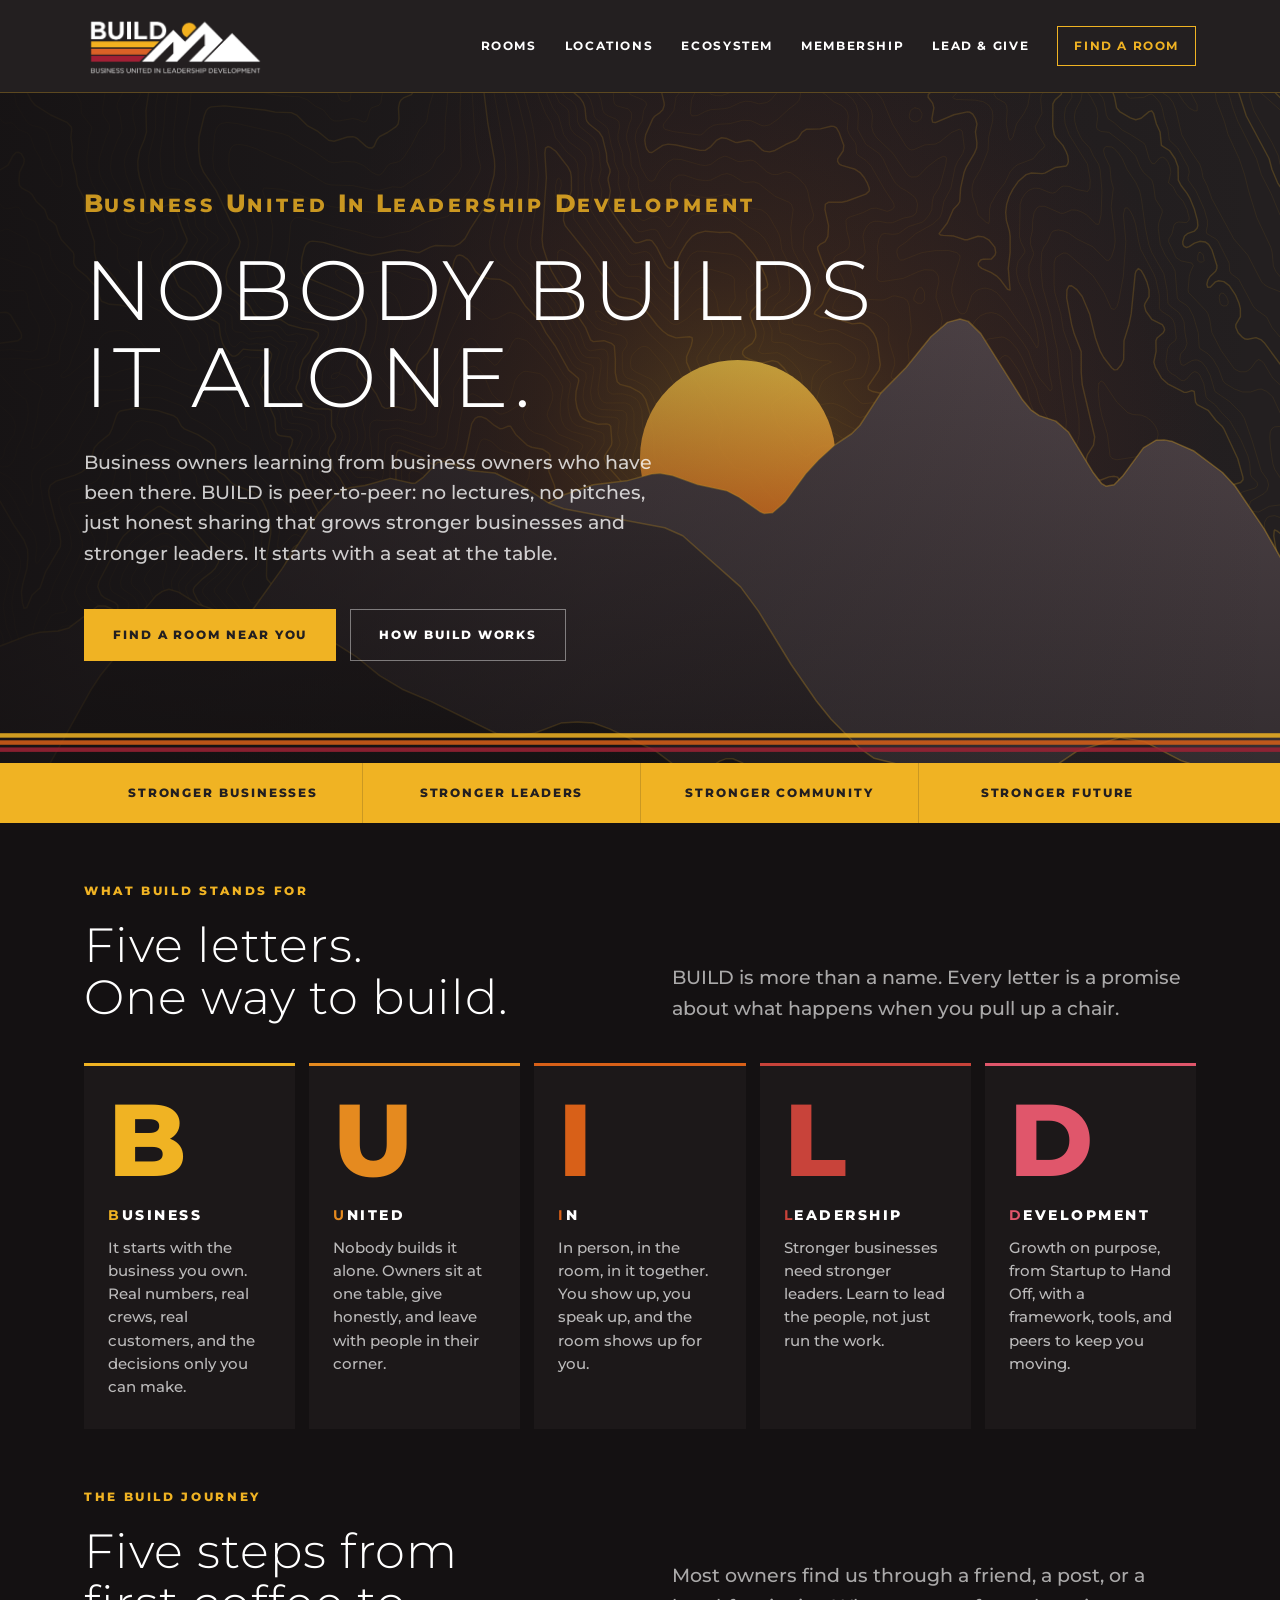
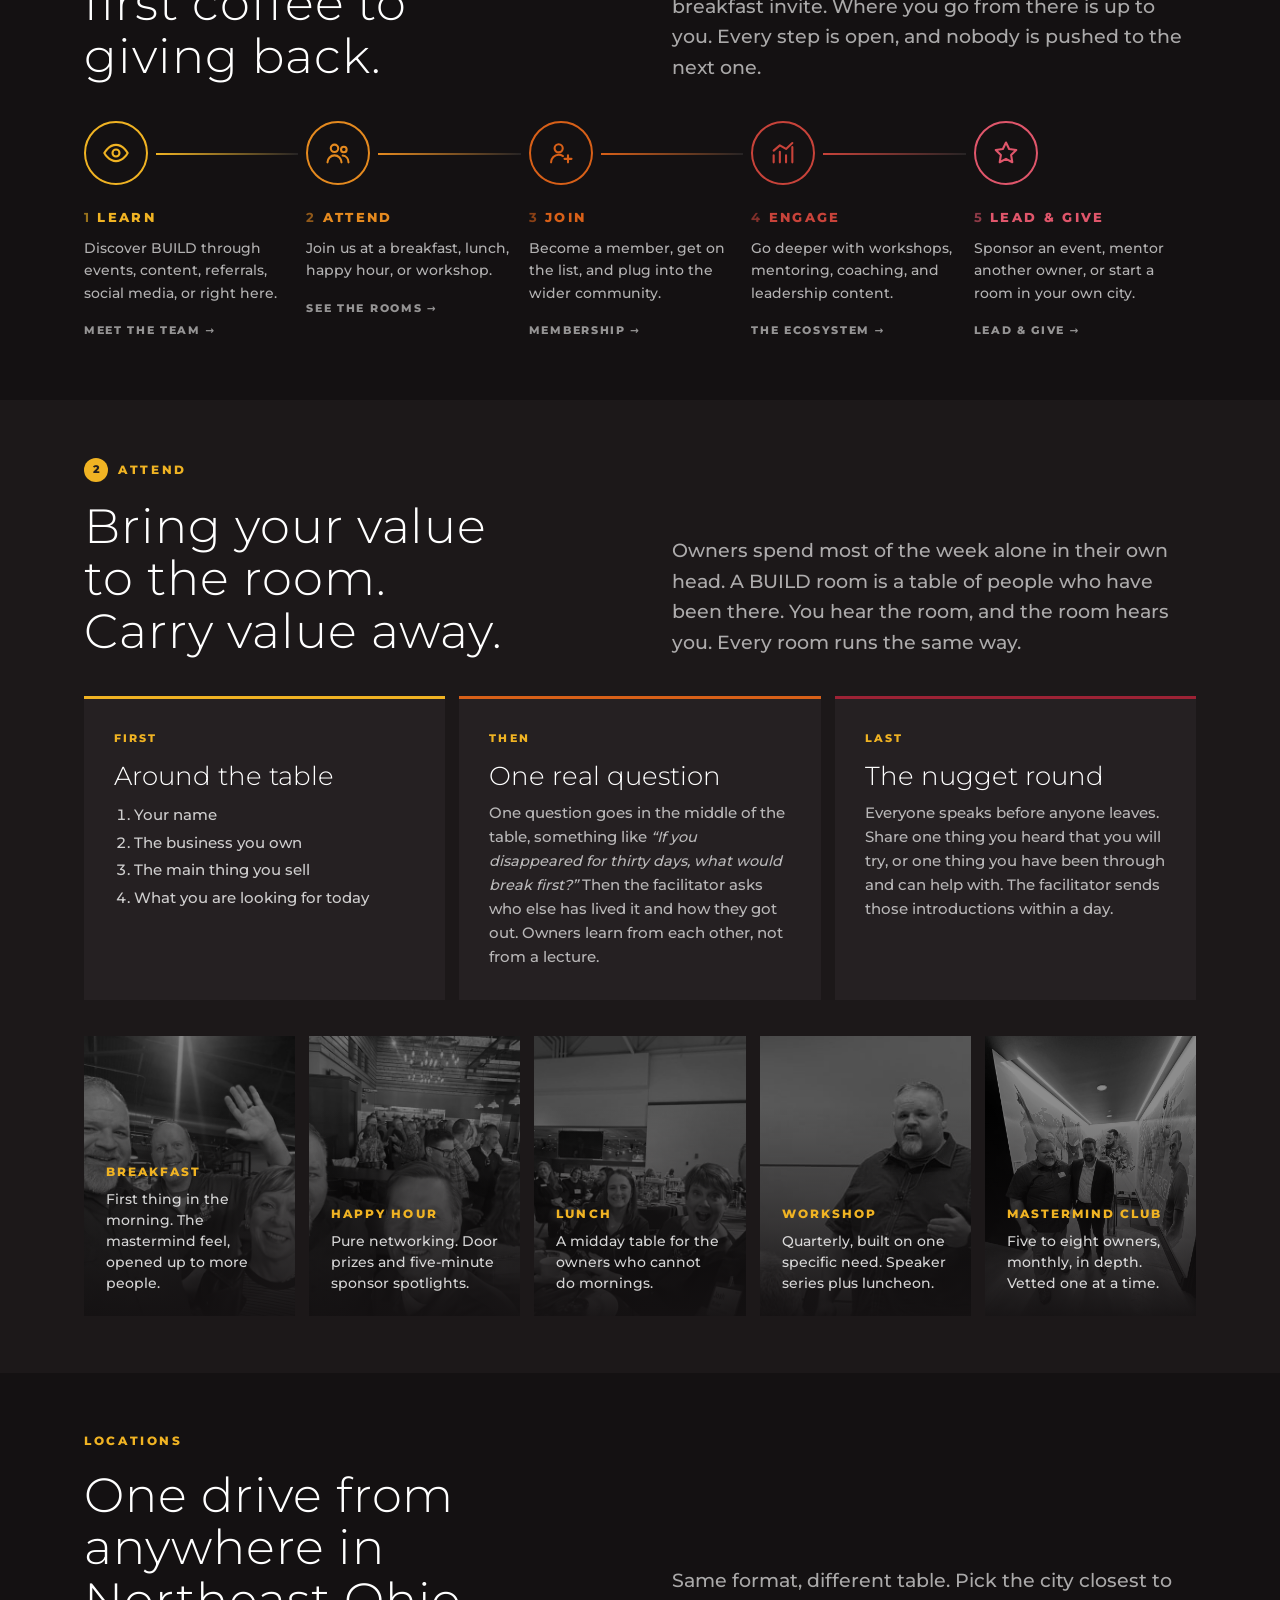
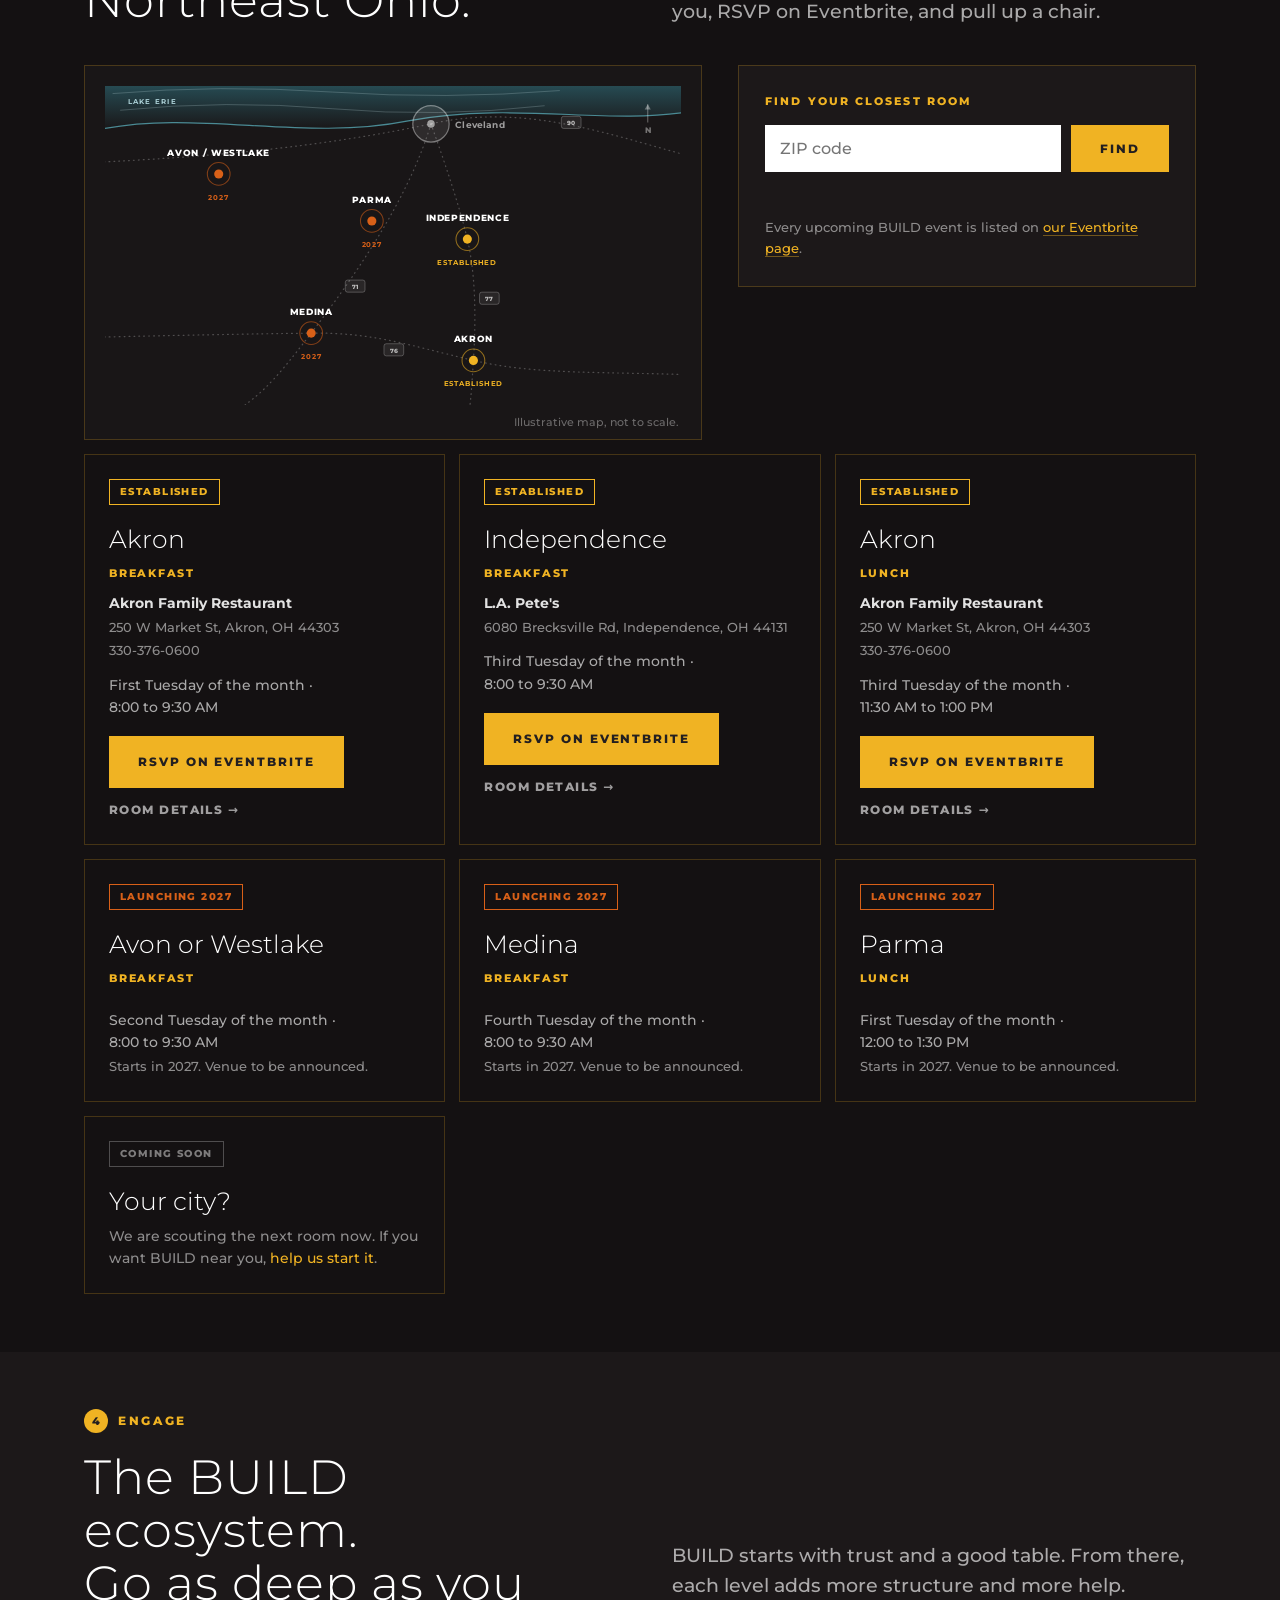
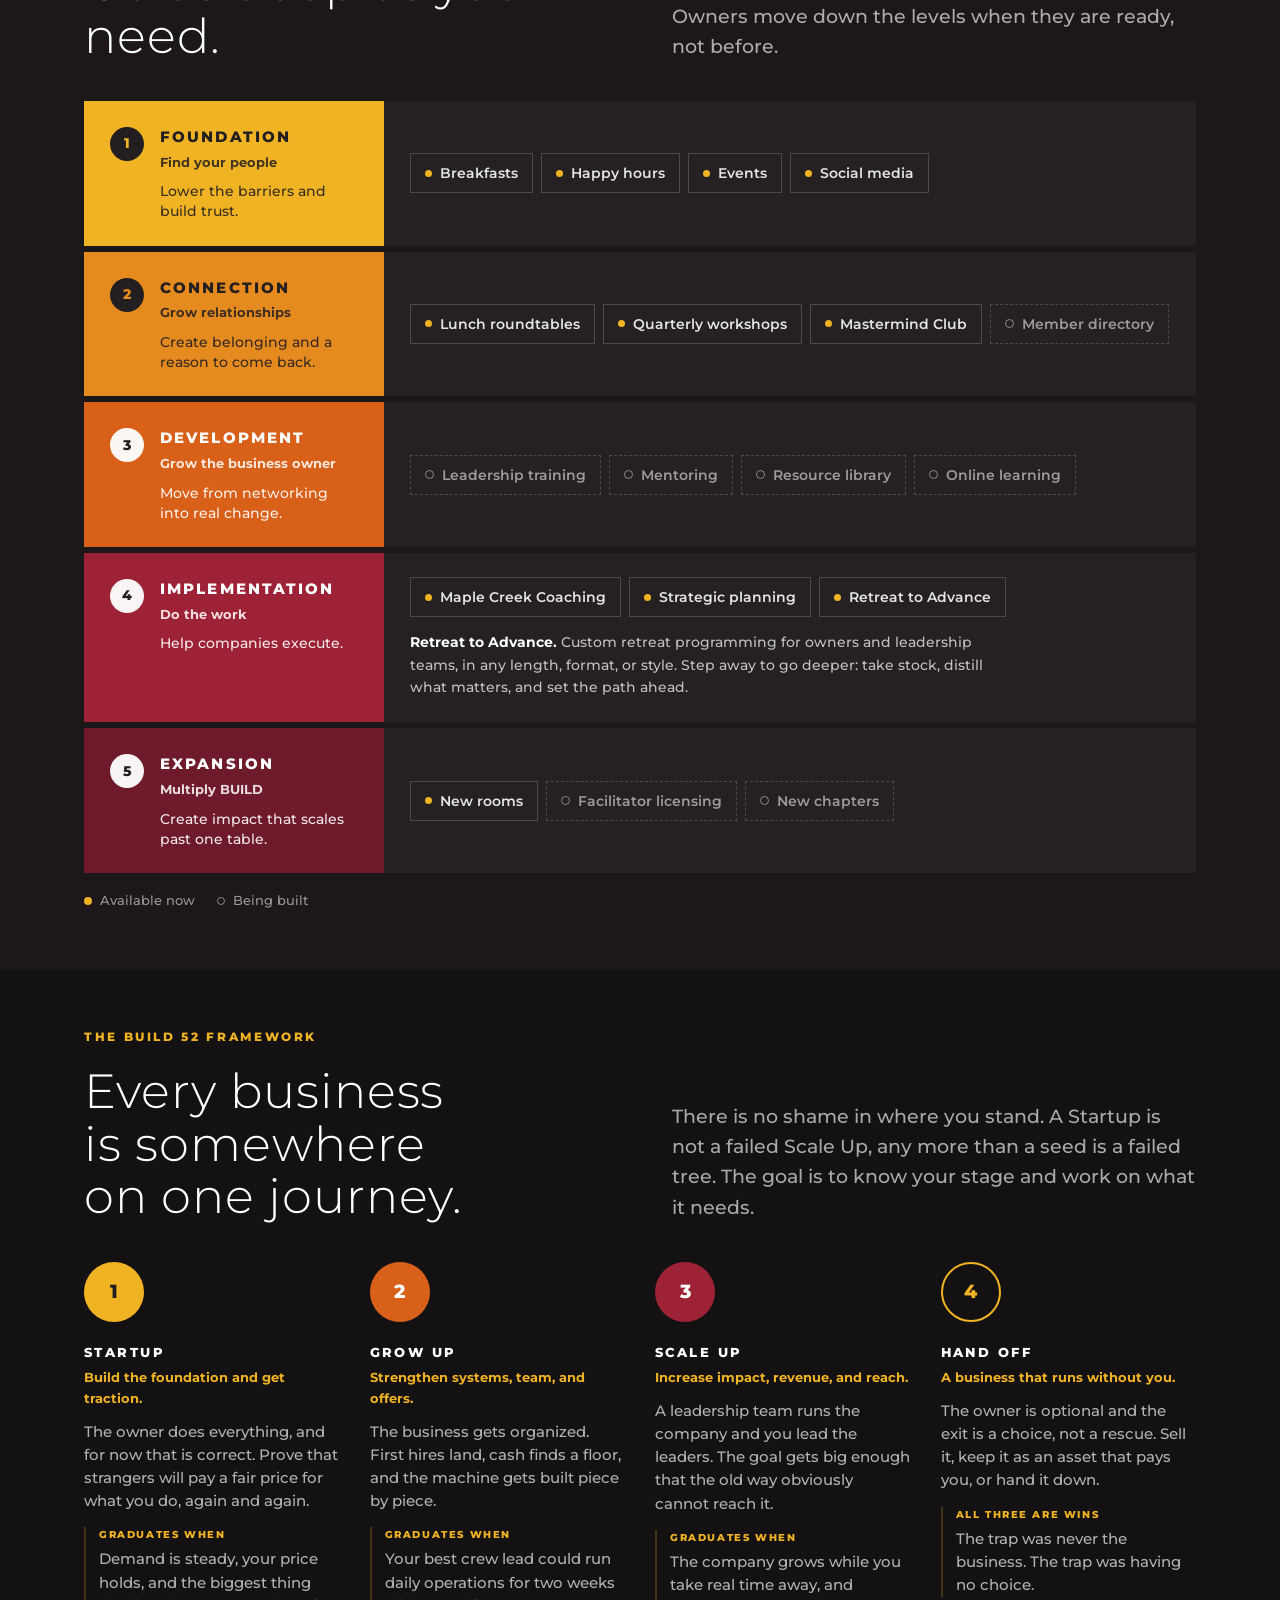
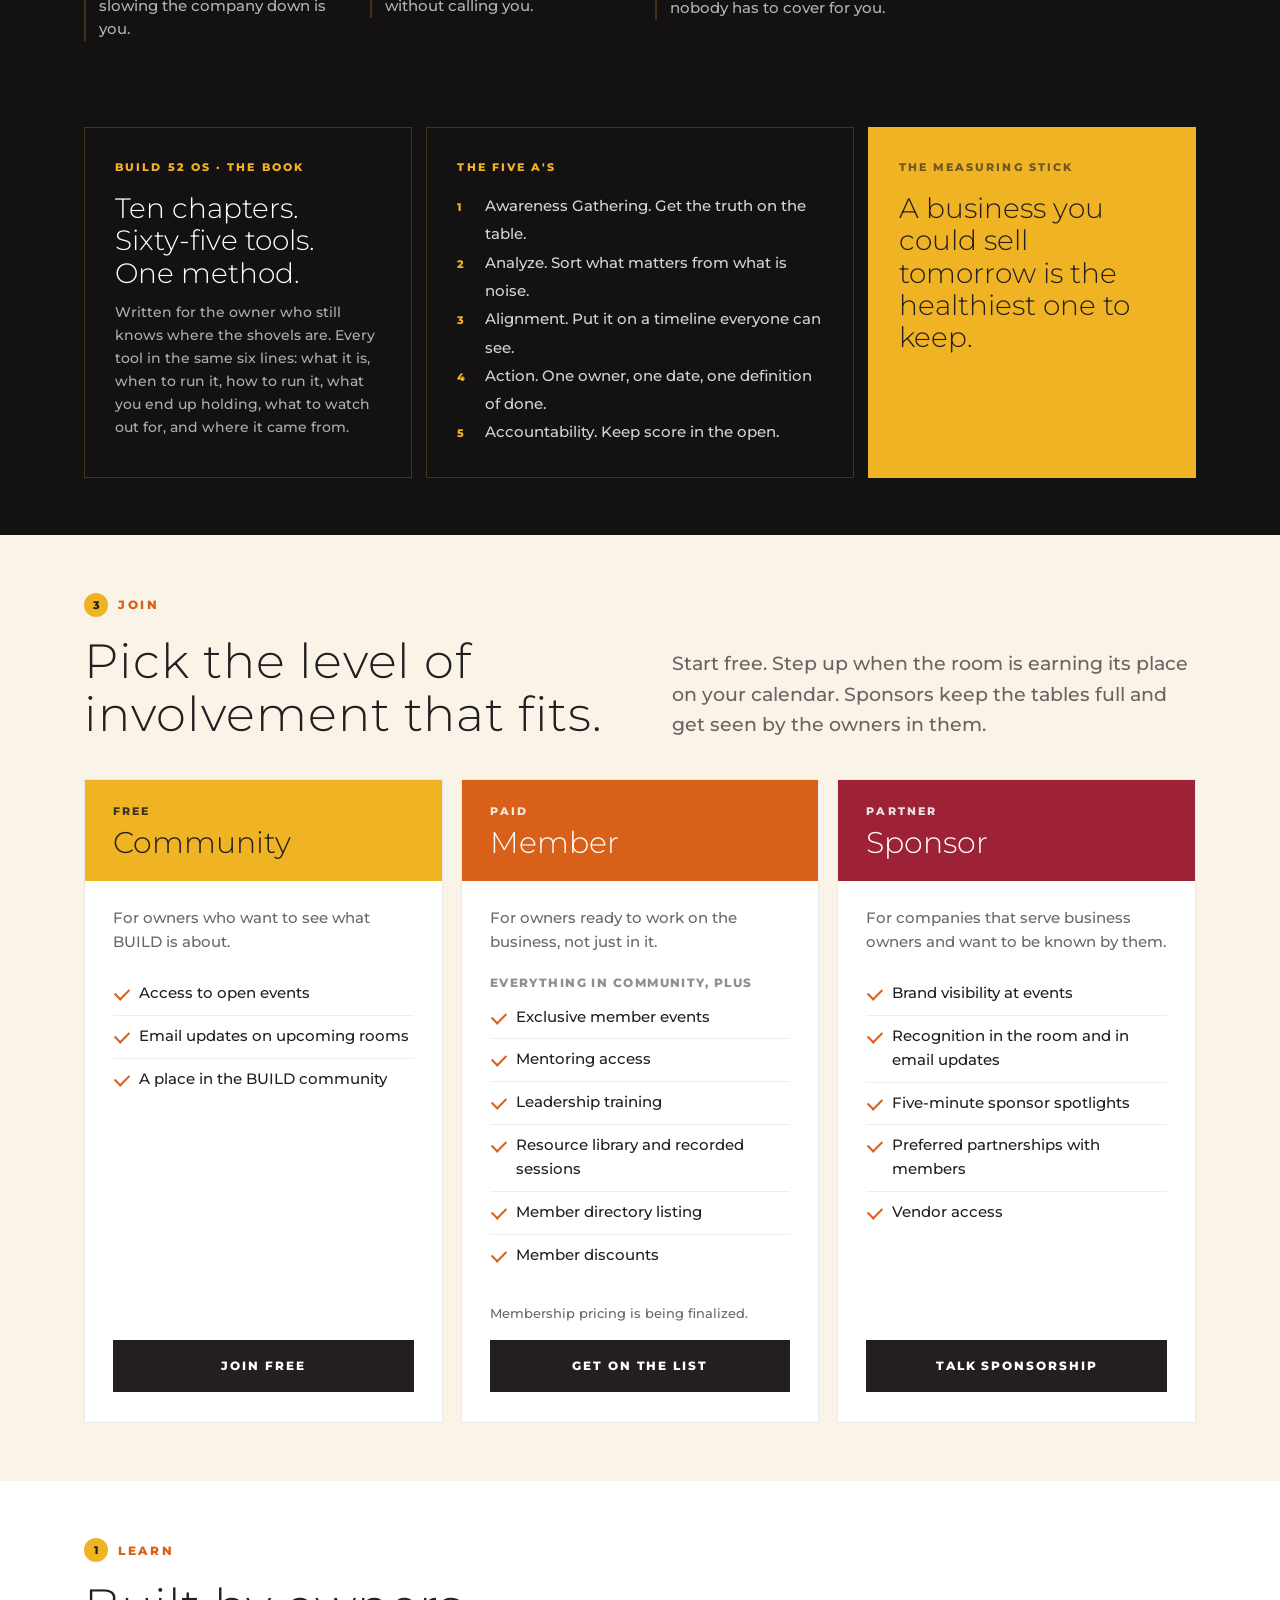
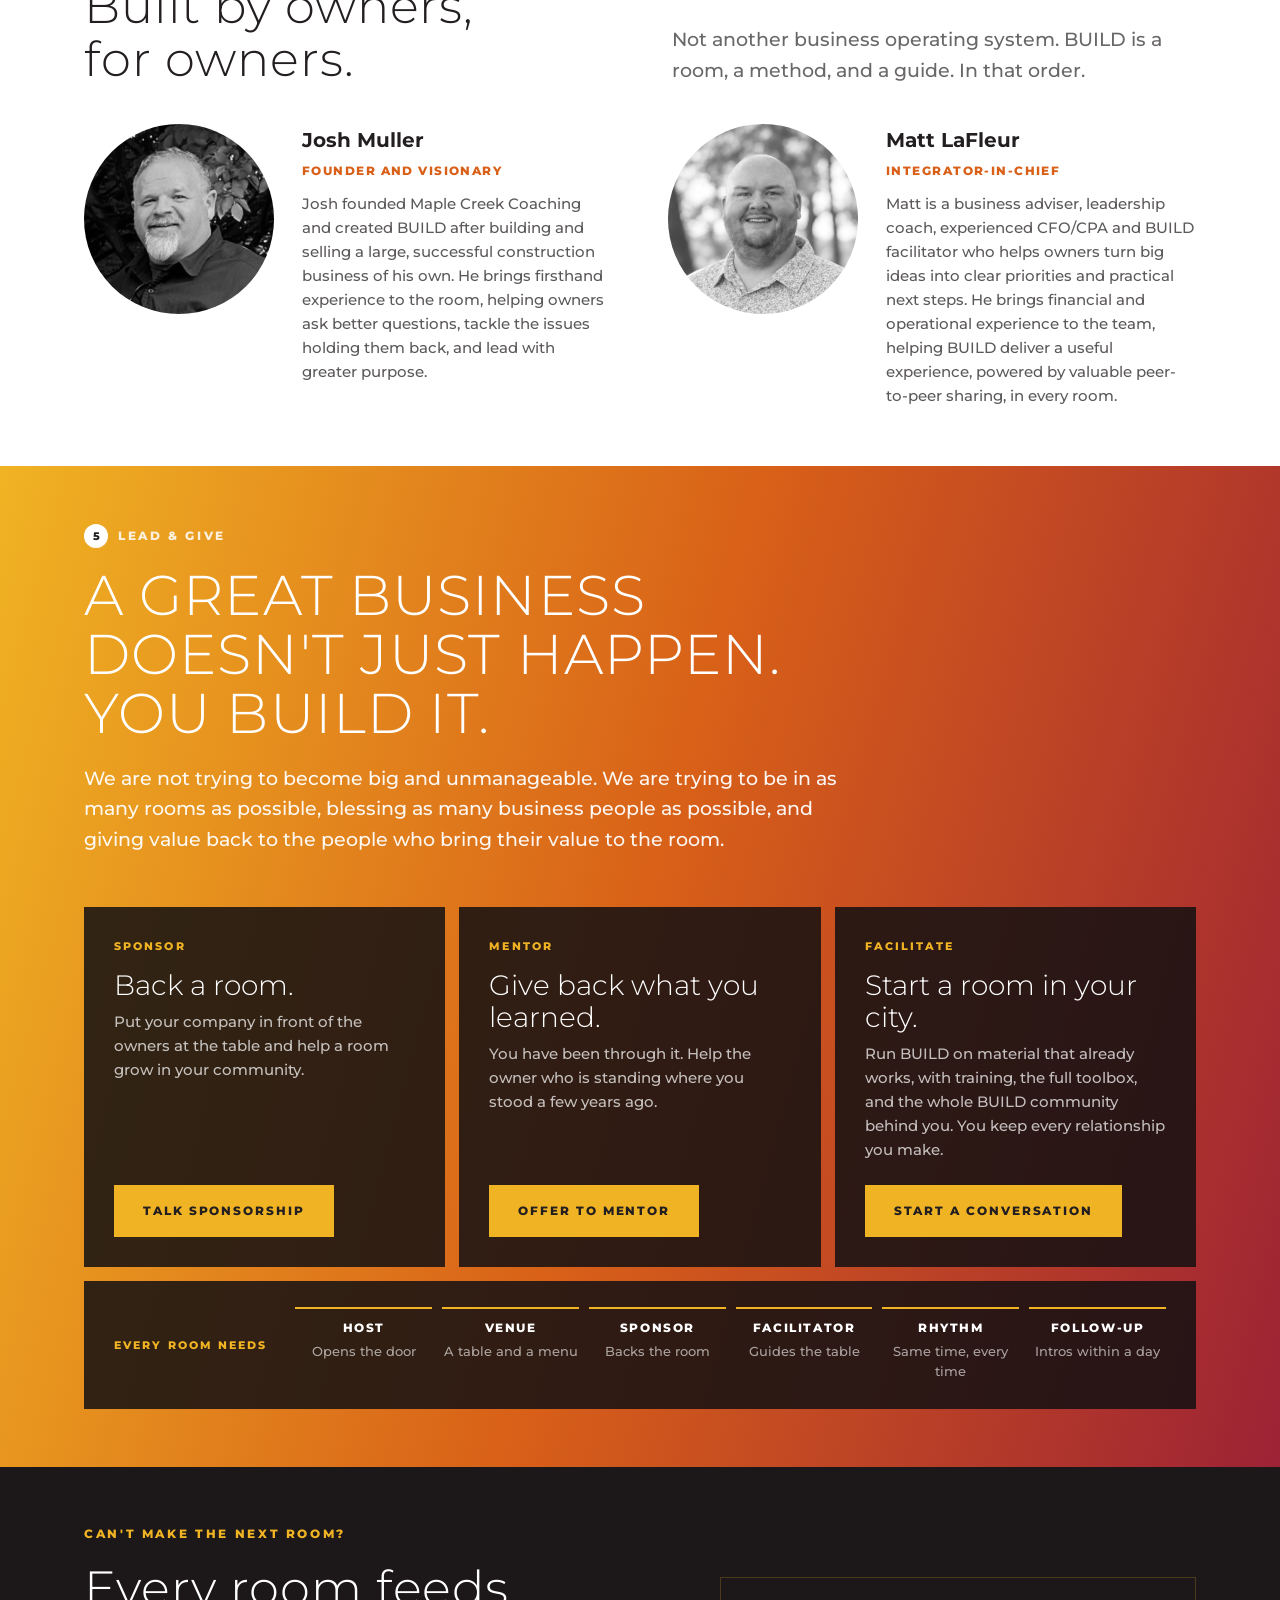
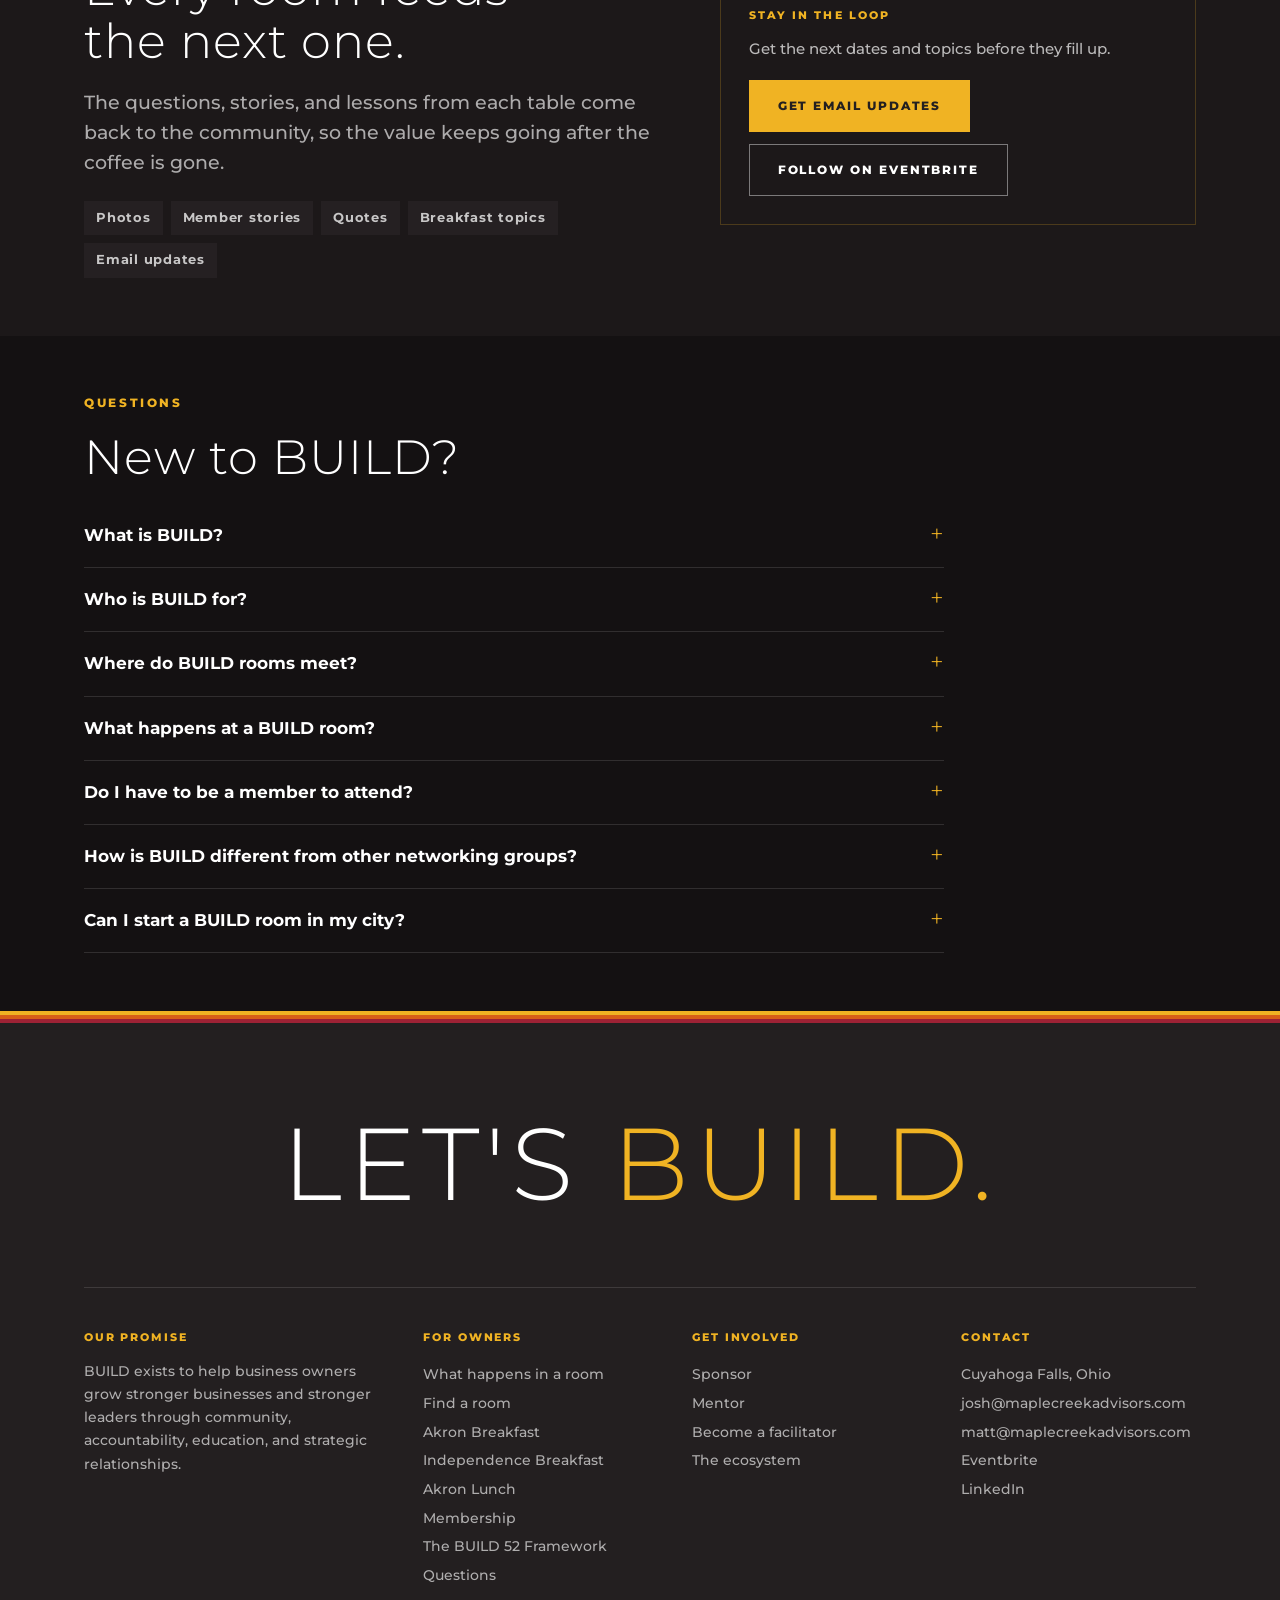
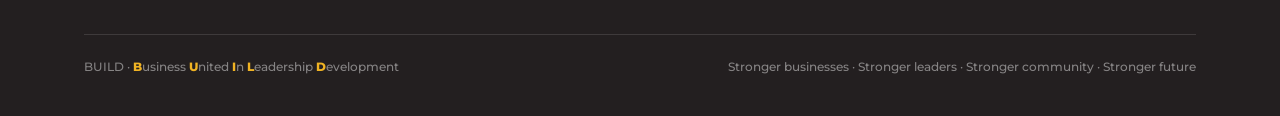
==== index.html @ d4c2be31 "Show 90-minute start and end times; refresh room page dates Every BUILD room runs 90 minutes. Locati" ====
<!DOCTYPE html>
<html lang="en">
<head>
<meta charset="utf-8">
<meta name="viewport" content="width=device-width,initial-scale=1">
<title>BUILD | Business Owner Networking Groups in Northeast Ohio</title>
<meta name="description" content="Monthly breakfasts and lunches where Northeast Ohio business owners and leaders build each other up. Rooms in Akron and Independence, with Avon or Westlake, Medina, and Parma launching in 2027.">
<link rel="canonical" href="https://buildowners.com/">
<meta property="og:type" content="website">
<meta property="og:title" content="BUILD | Business United In Leadership Development">
<meta property="og:description" content="Nobody builds it alone. Find a BUILD room near you in Northeast Ohio.">
<meta property="og:image" content="https://buildowners.com/assets/breakfast.jpg">
<meta property="og:url" content="https://buildowners.com/">
<meta name="theme-color" content="#231F20">
<link rel="preload" href="/assets/montserrat.woff2" as="font" type="font/woff2" crossorigin>
<link rel="icon" href="/favicon.svg" type="image/svg+xml">
<link rel="apple-touch-icon" href="/apple-touch-icon.png">
<link rel="stylesheet" href="/assets/site.css">
<script type="application/ld+json">{"@context": "https://schema.org", "@type": "Organization", "@id": "https://buildowners.com/#org", "name": "BUILD", "alternateName": "Business United In Leadership Development", "url": "https://buildowners.com/", "logo": "https://buildowners.com/assets/logo-reverse.png", "description": "BUILD helps business owners grow stronger businesses and stronger leaders through community, accountability, education, and strategic relationships.", "email": "josh@maplecreekadvisors.com", "areaServed": [{"@type": "City", "name": "Akron"}, {"@type": "City", "name": "Independence"}, {"@type": "City", "name": "Cleveland"}, {"@type": "City", "name": "Cuyahoga Falls"}, {"@type": "City", "name": "Elyria"}, {"@type": "City", "name": "Avon"}, {"@type": "City", "name": "Westlake"}, {"@type": "City", "name": "Medina"}, {"@type": "City", "name": "Parma"}, {"@type": "State", "name": "Ohio"}], "founder": [{"@type": "Person", "name": "Josh Muller", "jobTitle": "Founder and Visionary"}], "member": [{"@type": "Person", "name": "Matt LaFleur", "jobTitle": "Integrator-in-Chief"}], "sameAs": ["https://www.eventbrite.com/o/120744060089"]}</script>
<script type="application/ld+json">{"@context": "https://schema.org", "@type": "WebSite", "name": "BUILD", "url": "https://buildowners.com/", "publisher": {"@id": "https://buildowners.com/#org"}}</script>
<script type="application/ld+json">{"@context": "https://schema.org", "@type": "FAQPage", "mainEntity": [{"@type": "Question", "name": "What is BUILD?", "acceptedAnswer": {"@type": "Answer", "text": "BUILD (Business United In Leadership Development) is a community of business owners and business leaders in Northeast Ohio. Members meet at monthly breakfasts and lunches, plus workshops and happy hours, to help each other build stronger businesses and become stronger leaders."}}, {"@type": "Question", "name": "Who is BUILD for?", "acceptedAnswer": {"@type": "Answer", "text": "Business owners and business leaders at any stage, from a first-year startup to an owner getting ready to hand the business off. If you carry the weight of a business, there is a seat for you."}}, {"@type": "Question", "name": "Where do BUILD rooms meet?", "acceptedAnswer": {"@type": "Answer", "text": "Right now: the Akron Breakfast (first Tuesday, 8:00 to 9:30 AM) and the Akron Lunch (third Tuesday, 11:30 AM to 1:00 PM), both at Akron Family Restaurant, and the Independence Breakfast (third Tuesday, 8:00 to 9:30 AM) at L.A. Pete's. Three more rooms launch in 2027, with venues to be announced: breakfasts in Avon or Westlake (second Tuesday, 8:00 to 9:30 AM) and Medina (fourth Tuesday, 8:00 to 9:30 AM), and a lunch in Parma (first Tuesday, noon to 1:30 PM)."}}, {"@type": "Question", "name": "What happens at a BUILD room?", "acceptedAnswer": {"@type": "Answer", "text": "Everyone introduces themselves with four quick answers: name, business, what you sell, and what you are looking for today. Then one real question goes in the middle of the table and the owners work through it together. It ends with a nugget round where every person shares one takeaway or one offer to help, and the facilitator follows up with introductions."}}, {"@type": "Question", "name": "Do I have to be a member to attend?", "acceptedAnswer": {"@type": "Answer", "text": "No. Business owners and leaders can RSVP for any room on Eventbrite, where the current ticket details are listed."}}, {"@type": "Question", "name": "How is BUILD different from other networking groups?", "acceptedAnswer": {"@type": "Answer", "text": "A BUILD room is not a room full of pitches. It is built around one honest question, peer-to-peer help from owners who have been there, and introductions that get made after the room ends."}}, {"@type": "Question", "name": "Can I start a BUILD room in my city?", "acceptedAnswer": {"@type": "Answer", "text": "Yes. BUILD trains facilitators and supports new rooms with the full toolbox. See how to get involved."}}]}</script>
</head>
<body>
<a class="skip" href="#main">Skip to content</a>

<nav class="nav" aria-label="Main">
  <div class="wrap">
    <a href="https://buildowners.com/" aria-label="BUILD home">
      <img src="/assets/logo-reverse.png" alt="BUILD | Business United In Leadership Development" width="300" height="92">
    </a>
    <div class="navlinks">
      <a href="#rooms">Rooms</a>
      <a href="#locations">Locations</a>
      <a href="#ecosystem">Ecosystem</a>
      <a href="#membership">Membership</a>
      <a href="#lead">Lead &amp; Give</a>
      <a class="navcta" href="#locations">Find a Room</a>
    </div>
  </div>
</nav>

<!-- ============ HERO ============ -->
<header class="hero">
<svg class="terrain" viewBox="0 0 1440 900" preserveAspectRatio="xMidYMax slice" aria-hidden="true">
    <defs>
      <radialGradient id="sunGlow" cx="50%" cy="50%" r="50%">
        <stop offset="0%" stop-color="#F0B323" stop-opacity=".34"></stop>
        <stop offset="42%" stop-color="#D86018" stop-opacity=".13"></stop>
        <stop offset="100%" stop-color="#9D2235" stop-opacity="0"></stop>
      </radialGradient>
      <linearGradient id="sunDisc" x1="0" y1="0" x2="0" y2="1">
        <stop offset="0%" stop-color="#F7C948"></stop><stop offset="100%" stop-color="#D86018"></stop>
      </linearGradient>
      <!-- far range sits in haze, near range is closest so it reads darkest -->
      <linearGradient id="peakTall" x1="0" y1="0" x2="0" y2="1">
        <stop offset="0%" stop-color="#52464A"></stop><stop offset="100%" stop-color="#302A2D"></stop>
      </linearGradient>
      <linearGradient id="peakMid" x1="0" y1="0" x2="0" y2="1">
        <stop offset="0%" stop-color="#3B3235"></stop><stop offset="100%" stop-color="#201B1D"></stop>
      </linearGradient>
      <linearGradient id="peakNear" x1="0" y1="0" x2="0" y2="1">
        <stop offset="0%" stop-color="#231D1F"></stop><stop offset="100%" stop-color="#121010"></stop>
      </linearGradient>
      <!-- keeps the headline side quiet so the type stays readable -->
      <linearGradient id="readScrim" x1="0" y1="0" x2="1" y2="0">
        <stop offset="0%" stop-color="#141112" stop-opacity=".82"></stop>
        <stop offset="46%" stop-color="#141112" stop-opacity=".28"></stop>
        <stop offset="100%" stop-color="#141112" stop-opacity="0"></stop>
      </linearGradient>
    </defs>

    <!-- Chestnut Mountain, drawn from real elevation data -->
  <!-- Real topography: Chestnut Mountain, Bozeman MT (45.60549, -110.88216).
       5243-7684 ft, 30 m contour interval.
       Generated by make-contours.mjs from AWS terrarium terrain tiles, zoom 14, pulled 08/11/26. -->
  <g class="topo">
    <g class="topo-minor" fill="none" stroke="#F0B323" stroke-opacity=".085" stroke-width="1" stroke-linejoin="round" stroke-linecap="round">
      <path d="M0.0 35.6L6.0 34.4L9.9 36.1L12.2 39.1L12.1 63.2L14.1 84.3L16.2 93.3L22.3 105.4L22.0 108.4L20.3 111.4L12.8 117.4L10.5 120.4L8.8 126.4L10.9 135.5L16.3 147.5L18.6 159.5L29.9 177.6L33.1 180.7L36.1 182.3L45.1 184.4L49.3 186.6L52.4 189.6L54.1 193.0L58.7 210.7L66.1 223.5L68.0 228.8L70.1 240.8L70.2 246.8L69.1 250.7L66.1 251.4L63.1 250.0L51.1 234.4L48.2 228.8L45.7 219.7L39.1 208.6L34.6 195.7L32.7 192.6L30.1 190.5L20.6 186.6L15.0 180.5L12.0 179.2L6.0 179.8L3.0 178.5L0.0 174.5M52.9 0.0L57.6 9.0L66.1 18.0L67.0 21.1L63.5 45.2L58.8 54.2L53.6 69.2L52.7 75.3L53.3 81.3L57.1 84.5L72.2 83.2L75.4 87.3L77.6 99.3L85.4 123.4L85.2 144.5L91.1 156.5L91.5 168.6L102.9 183.6L103.2 186.6L100.2 195.7L99.4 207.7L97.7 216.7L98.0 228.8L103.1 246.8L112.9 264.9L115.4 279.9L120.0 295.0L122.1 307.0L125.8 313.0L130.1 316.1L132.1 319.1L132.0 331.1L135.3 339.7L138.3 342.3L144.3 344.8L145.4 346.2L159.1 376.3L168.4 385.6L180.5 391.3L187.1 397.3L202.8 418.4L205.5 424.4L209.1 436.5L213.6 445.5L220.8 454.5L220.7 457.5L213.4 457.6L203.1 454.5L198.0 451.5L188.5 442.5L183.4 439.1L165.3 433.1L161.7 430.4L156.3 423.1L150.3 417.9L141.3 413.6L135.3 412.9L123.3 413.9L117.2 416.7L112.9 421.4L99.0 445.5L78.2 462.9L72.2 465.8L69.1 465.4L68.5 463.5L70.6 460.5L75.2 457.0L78.2 452.9L82.6 439.5L88.5 427.4L95.1 403.3L95.0 400.3L90.8 394.3L90.7 391.3L93.2 384.7L99.6 376.3L99.8 373.2L97.6 370.2L87.2 363.8L77.4 352.2L66.6 346.2L64.1 343.1L57.4 331.1L55.7 319.1L54.1 316.0L45.1 307.6L42.1 295.8L39.1 290.0L28.4 286.0L25.8 282.9L23.1 276.9L21.0 274.7L18.0 274.0L9.0 276.0L6.0 275.8L3.0 274.5L0.0 270.6M69.6 0.0L78.2 3.8L79.5 9.0L79.2 18.1L75.6 42.1L71.8 57.2L72.2 61.5L75.2 62.7L81.2 63.2L83.8 66.2L93.2 84.2L99.2 98.4L102.2 102.8L111.2 110.7L113.1 114.4L112.8 123.4L117.2 137.0L118.3 144.5L115.6 162.5L115.6 168.6L116.7 171.6L122.7 180.6L123.4 183.6L123.3 186.6L119.1 195.7L112.5 216.7L111.3 222.7L111.5 231.8L112.6 237.8L114.9 243.8L123.7 258.9L126.4 264.9L128.5 279.9L133.3 298.0L135.3 301.7L138.3 304.4L153.3 308.7L156.4 310.0L159.4 313.0L158.8 316.1L155.6 322.1L155.4 331.1L159.5 349.2L162.0 355.2L165.8 361.2L168.1 370.2L169.6 373.2L174.4 377.6L183.4 380.7L189.4 384.4L210.4 406.7L223.9 427.4L224.5 436.5L225.6 439.5L231.5 447.0L234.5 449.2L243.5 452.9L255.5 462.2L264.7 466.6L267.0 475.6L273.6 487.6L275.6 493.6L276.1 496.7L275.3 505.7L277.7 523.7L276.6 525.2L273.6 524.7L272.6 523.7L267.6 516.6L264.6 506.9L263.1 496.7L260.6 490.6L253.1 481.6L249.5 478.6L243.5 476.4L237.5 475.3L216.5 475.4L201.4 469.5L177.4 457.4L162.3 453.6L156.3 453.4L135.3 458.6L123.3 464.6L102.2 465.2L96.2 466.5L93.2 468.2L87.2 474.6L76.8 493.6L67.5 505.7L62.7 514.7L54.1 524.7L43.5 541.8L40.2 544.8L36.1 545.9L35.4 544.8L37.6 529.8L42.4 508.7L43.1 496.7L47.7 481.6L47.0 478.6L45.1 475.5L33.1 468.0L27.1 460.5L28.2 457.5L59.2 451.5L65.2 448.5L66.9 445.5L67.9 430.4L74.1 415.4L76.3 403.3L80.2 391.3L81.3 385.3L80.2 382.3L78.2 379.8L66.2 370.2L61.9 364.2L54.1 356.6L48.6 343.1L45.1 330.5L43.3 328.1L36.1 325.0L33.2 322.1L30.1 309.7L9.0 299.1L6.0 299.0L0.0 301.4M1120.6 0.0L1117.1 6.0L1109.3 10.6L1092.4 15.1L1073.2 21.9L1070.2 21.5L1069.2 18.1L1069.7 3.0L1070.7 0.0M1291.1 0.0L1295.7 14.5L1304.7 36.7L1305.7 42.1L1305.5 51.2L1308.6 63.2L1311.6 69.2L1322.9 81.3L1331.3 96.3L1333.9 111.4L1337.3 123.4L1339.3 144.5L1346.8 159.1L1346.8 165.8L1343.8 165.8L1337.8 162.7L1331.8 155.8L1324.6 144.5L1316.8 135.5L1313.9 126.4L1302.1 105.4L1299.6 102.3L1289.7 94.7L1269.1 69.2L1262.6 59.1L1250.9 36.1L1244.6 30.4L1241.6 29.2L1235.6 28.5L1228.8 30.1L1223.5 33.8L1217.5 44.4L1208.5 48.1L1193.5 55.9L1181.9 66.2L1176.8 66.2L1176.5 63.2L1179.1 48.2L1178.6 33.1L1181.2 24.1L1187.1 18.1L1202.5 11.0L1211.5 3.4L1220.7 0.0M96.1 0.0L98.8 21.1L98.4 27.1L95.8 39.1L95.9 45.2L97.5 51.2L104.7 66.2L111.7 84.3L124.3 105.4L134.4 117.4L136.7 123.4L136.8 129.4L138.7 138.5L138.6 144.5L132.4 156.5L131.7 159.5L131.8 162.5L135.2 171.6L137.2 186.6L136.8 189.6L132.1 198.7L125.5 216.7L124.3 228.8L124.9 234.8L126.9 240.8L136.0 255.9L138.5 261.9L139.8 279.9L142.9 292.0L144.8 295.0L149.3 298.0L165.3 303.2L171.4 302.8L177.4 298.7L180.4 297.7L183.4 299.1L184.2 304.0L182.6 310.0L181.3 313.0L171.4 325.1L169.0 334.1L170.7 343.1L177.6 355.2L182.7 367.2L201.6 385.3L207.4 391.9L218.9 400.3L225.5 410.0L231.5 415.8L232.9 418.4L236.2 436.5L237.5 439.5L240.1 442.5L258.5 456.3L261.5 456.9L270.6 455.5L279.6 451.6L281.7 454.5L280.1 460.5L275.0 469.6L274.6 472.6L275.4 475.6L283.3 487.6L286.1 493.6L288.8 508.7L292.0 517.7L296.5 535.8L302.5 547.8L303.6 555.5L312.2 565.9L315.8 571.9L319.3 583.9L324.7 593.7L328.0 602.0L329.2 608.0L333.3 617.1L330.7 618.3L326.7 611.0L315.7 601.3L291.0 574.9L286.7 565.9L284.7 553.8L282.6 547.6L279.6 543.5L267.6 537.7L265.6 535.8L259.8 523.7L248.5 511.7L246.3 505.7L243.5 501.1L237.5 496.8L231.0 493.6L216.5 489.7L189.4 477.8L180.4 475.2L171.4 474.9L159.3 472.7L138.3 480.1L105.2 479.8L99.2 482.1L97.5 484.6L94.6 496.7L92.1 502.7L80.8 520.7L73.0 535.8L63.1 544.2L58.2 550.8L45.1 558.1L38.4 565.9L36.0 571.9L35.4 577.9L37.3 596.0L37.0 602.0L36.1 606.8L33.1 610.3L30.1 606.1L26.4 596.0L21.0 588.5L10.1 577.9L0.0 572.3M896.8 0.0L896.8 6.0L898.9 9.6L904.9 7.3L917.0 0.0M972.4 0.0L975.7 6.0L978.7 9.0L983.2 12.0L995.6 18.1L1010.1 26.9L1022.1 28.7L1037.2 26.6L1046.2 27.4L1052.2 31.2L1055.5 36.1L1058.2 38.5L1070.2 44.9L1076.2 49.9L1082.3 51.3L1088.3 50.9L1094.3 48.6L1124.1 27.1L1130.4 19.6L1133.4 17.2L1145.4 13.0L1154.4 8.8L1157.4 8.1L1161.8 9.0L1163.4 11.1L1164.0 15.1L1159.5 33.1L1159.7 39.1L1161.7 51.2L1159.2 63.2L1139.4 111.8L1132.4 132.4L1128.4 138.5L1119.5 144.5L1118.3 147.5L1121.3 151.8L1130.1 156.5L1132.4 159.5L1133.1 165.6L1132.0 180.6L1134.9 195.7L1136.4 199.0L1139.4 195.5L1143.6 180.6L1152.0 168.6L1156.4 159.5L1160.0 138.5L1163.0 132.4L1167.8 126.4L1169.1 123.4L1171.7 111.4L1175.9 102.3L1178.6 90.3L1181.5 85.2L1187.5 80.5L1196.5 77.0L1205.5 76.4L1217.5 78.5L1220.5 77.8L1235.6 67.0L1241.6 61.6L1244.6 61.4L1247.6 62.9L1253.6 69.4L1259.6 77.8L1271.6 86.9L1283.8 102.3L1285.1 105.4L1285.4 108.4L1284.1 111.4L1279.3 117.4L1278.9 120.4L1280.0 126.4L1281.5 129.4L1286.7 131.4L1295.7 131.8L1298.7 133.6L1306.6 144.5L1315.1 150.5L1319.7 156.5L1323.1 165.6L1329.4 192.6L1339.4 210.7L1349.7 225.8L1351.8 231.8L1353.4 240.8L1358.0 249.8L1363.4 264.9L1388.1 310.0L1403.7 328.1L1419.3 358.2L1422.1 361.2L1427.0 364.2L1440.0 369.3M1316.8 0.0L1322.2 12.0L1328.1 30.1L1338.5 48.2L1361.8 75.2L1379.6 90.3L1381.2 93.3L1380.7 96.3L1369.5 108.4L1365.4 117.4L1365.1 126.4L1368.2 153.5L1377.4 177.6L1381.6 192.6L1394.1 219.7L1400.2 237.8L1404.7 255.9L1414.0 286.0L1429.6 319.1L1431.2 325.1L1432.5 340.1L1435.2 346.2L1440.0 352.3M0.0 331.4L9.0 333.8L23.8 340.1L33.1 342.3L36.1 344.3L40.5 352.2L47.0 373.2L61.6 400.3L62.5 406.4L61.1 415.4L55.7 427.4L53.9 439.5L51.1 443.0L45.1 445.4L39.1 446.1L21.0 444.5L0.0 445.2M0.0 462.4L17.1 481.6L29.1 490.6L31.2 496.7L31.9 505.7L30.2 517.7L25.5 532.8L19.2 544.8L17.4 553.8L14.9 559.9L12.0 563.7L9.0 565.6L3.0 566.7L0.0 565.3M121.2 0.0L121.0 24.1L119.0 45.2L120.7 60.2L123.3 70.1L128.3 81.3L131.5 93.3L135.3 102.4L139.5 108.4L156.3 124.2L158.9 129.4L158.9 138.5L157.6 147.5L156.3 151.0L150.2 159.5L149.2 162.5L149.8 174.6L152.8 186.6L152.7 189.6L151.1 195.7L143.2 210.7L140.4 219.7L139.8 225.8L141.8 237.8L150.9 261.9L151.5 267.9L150.5 282.9L152.5 289.0L156.3 291.8L162.3 293.2L165.3 292.6L171.9 289.0L186.4 282.8L189.4 283.0L192.1 286.0L198.9 304.0L199.3 310.0L193.3 319.1L185.7 325.1L183.6 328.1L182.0 334.1L182.8 340.1L184.7 346.2L191.9 364.2L195.2 370.2L200.7 376.3L210.7 382.3L219.5 389.2L226.9 397.3L231.5 404.8L237.7 409.4L240.4 412.4L241.6 421.4L245.5 433.4L249.2 439.5L258.0 448.5L261.5 449.7L267.6 448.8L270.6 446.8L273.6 443.3L276.6 442.0L282.6 443.7L291.6 443.4L294.5 445.5L293.6 451.5L283.9 469.6L283.6 472.6L293.3 490.6L296.6 502.7L301.2 514.7L304.2 532.8L306.6 536.3L316.1 541.8L316.7 544.8L315.3 550.8L315.7 553.8L320.2 565.9L324.7 574.6L334.3 583.9L341.9 599.0L344.7 608.0L351.7 622.3L366.8 634.3L372.8 637.8L381.8 640.5L402.8 642.5L414.9 649.0L435.0 656.2L444.9 661.6L456.3 665.2L459.5 668.2L458.5 671.2L453.9 671.4L432.9 664.5L411.9 661.3L399.8 658.5L378.8 657.3L363.8 655.2L351.7 652.0L333.7 642.6L330.7 642.7L327.7 644.4L315.7 657.6L312.7 657.7L312.4 653.2L314.5 638.1L314.2 626.1L311.3 614.0L304.4 602.0L294.6 590.8L270.6 567.8L264.6 554.3L257.5 547.8L252.5 536.5L249.5 532.9L228.5 518.1L215.7 511.7L212.6 508.7L207.4 500.0L204.4 497.7L180.4 488.8L174.4 488.1L153.3 488.9L138.3 491.6L126.3 492.6L116.6 496.7L113.4 499.7L111.6 502.7L109.2 511.7L106.5 517.7L96.2 532.3L92.5 538.8L89.1 547.8L81.2 559.0L75.2 563.0L60.1 566.6L54.1 568.9L48.1 573.9L45.4 580.9L45.5 587.0L49.5 614.0L55.4 635.1L56.8 650.2L54.8 656.2L42.1 674.9L40.5 674.2L39.8 671.2L41.5 656.2L39.2 644.1L35.7 638.1L26.0 626.1L18.0 608.0L9.0 594.0L0.0 584.8M209.6 0.0L215.4 9.0L219.5 13.3L234.5 20.2L249.5 28.5L252.5 29.2L277.1 27.1L297.6 23.9L306.6 24.9L315.7 28.3L330.7 26.3L334.9 24.1L342.7 13.5L347.2 9.0L360.9 0.0M874.9 0.0L880.8 6.8L886.4 18.1L886.8 21.1L883.7 33.1L877.8 44.6L874.9 54.2L877.8 55.1L881.6 48.2L884.5 45.2L892.9 39.9L901.9 31.5L904.9 31.1L913.9 31.9L919.9 28.5L923.7 24.1L928.9 10.7L931.9 7.6L934.9 7.0L938.0 8.1L941.0 10.7L956.0 26.2L974.0 38.2L992.1 46.0L1004.1 55.0L1025.1 61.5L1031.1 60.7L1040.2 55.7L1043.2 55.9L1061.2 61.3L1067.2 65.0L1073.2 70.1L1076.2 71.1L1088.3 67.9L1100.3 61.7L1103.3 60.1L1112.3 51.8L1118.3 48.4L1127.3 45.9L1130.2 48.2L1133.9 63.2L1134.8 78.3L1131.3 99.3L1124.2 117.4L1118.3 125.2L1112.3 128.7L1106.3 129.6L1094.3 129.2L1088.3 130.6L1085.3 132.6L1076.2 145.8L1071.8 150.5L1073.2 152.2L1076.2 153.0L1097.3 153.8L1106.3 155.6L1112.4 159.5L1116.2 165.6L1117.0 171.6L1116.7 177.6L1112.3 195.0L1111.5 210.7L1103.3 231.2L1095.8 243.8L1093.9 249.8L1093.4 255.9L1094.3 262.9L1098.3 273.9L1100.4 282.9L1109.3 291.2L1112.3 292.5L1113.1 289.0L1113.2 276.9L1114.6 270.9L1121.3 258.9L1130.6 246.8L1136.4 234.4L1141.4 228.8L1145.4 226.1L1162.3 219.7L1169.4 210.9L1173.9 207.7L1175.4 204.7L1166.0 189.6L1164.6 183.6L1172.2 168.6L1170.8 153.5L1171.5 147.5L1175.1 144.5L1180.8 141.5L1182.0 138.5L1182.2 132.4L1180.0 123.4L1179.9 117.4L1184.2 108.4L1187.6 96.3L1190.5 93.0L1193.5 91.3L1199.5 90.3L1220.5 97.0L1232.6 94.1L1241.6 94.6L1247.6 96.0L1250.6 101.0L1251.8 114.4L1261.7 129.4L1266.2 144.5L1268.6 149.7L1271.6 151.6L1286.7 150.7L1292.7 147.4L1295.7 147.1L1298.7 149.2L1304.9 156.5L1307.4 162.5L1310.0 174.6L1313.9 186.6L1315.5 198.7L1324.9 207.7L1336.6 228.8L1337.9 234.8L1336.5 240.8L1336.9 243.8L1345.4 255.9L1354.9 276.9L1358.3 289.0L1358.4 295.0L1357.0 301.0L1357.7 304.0L1367.8 309.9L1370.6 313.0L1382.8 337.1L1383.4 346.2L1385.1 349.2L1393.5 355.2L1409.9 385.7L1412.9 389.2L1425.0 397.8L1430.9 409.4L1440.0 420.3M1331.0 0.0L1340.8 22.0L1348.5 30.1L1353.8 39.1L1364.8 51.6L1370.9 57.6L1400.9 79.0L1419.0 98.0L1425.9 102.3L1430.8 111.4L1431.6 114.4L1431.0 115.6L1428.0 116.3L1409.9 113.1L1394.9 108.6L1388.9 108.9L1382.9 111.3L1379.1 114.4L1376.8 117.4L1375.8 123.4L1386.9 162.5L1392.5 177.6L1413.6 219.7L1419.0 237.6L1430.0 258.9L1440.0 282.9M0.0 367.1L12.0 368.9L24.1 367.8L27.1 368.4L29.1 370.2L30.4 373.2L32.8 388.3L43.2 406.4L44.5 412.4L41.8 430.4L41.0 433.4L39.1 435.4L33.1 436.8L12.0 434.4L0.0 435.4M0.0 497.3L12.5 508.7L16.0 514.7L17.6 520.7L15.7 529.8L5.8 544.8L4.0 553.8L2.0 556.9L0.0 557.9M417.2 0.0L413.7 15.1L413.8 21.1L415.5 30.1L414.9 34.8L411.9 37.1L393.8 44.7L384.8 50.5L375.8 59.4L369.3 69.2L363.9 72.2L345.7 71.4L327.7 74.6L324.7 75.9L315.7 82.7L312.7 82.8L303.6 78.0L285.6 76.1L267.6 68.9L261.5 67.4L246.5 68.9L225.5 73.8L219.5 74.2L214.5 72.2L204.4 65.7L201.4 65.5L195.4 67.1L192.4 66.8L183.4 59.6L180.4 58.2L177.4 58.8L162.3 73.2L159.3 76.6L156.3 82.2L155.3 87.3L156.1 90.3L162.3 95.1L166.9 102.3L176.2 111.4L180.4 119.5L181.5 126.4L175.3 159.5L175.0 186.6L167.3 216.7L167.3 228.8L170.2 243.8L177.4 262.4L180.4 264.3L192.4 262.1L198.4 263.2L201.4 265.7L205.8 273.9L210.2 286.0L213.0 298.0L216.5 303.5L222.3 310.0L221.9 313.0L216.5 320.6L208.1 337.1L206.9 343.1L207.4 346.2L210.5 352.2L225.5 370.2L234.5 386.3L240.5 392.2L252.3 400.3L253.6 403.3L253.3 412.4L258.6 427.4L261.5 430.8L264.6 431.5L270.6 425.4L273.6 425.7L279.6 428.5L288.6 427.7L294.6 428.6L300.6 427.4L303.6 427.9L312.7 433.4L314.2 436.5L313.7 439.5L309.4 451.5L307.6 460.5L300.7 469.6L301.5 475.6L308.6 493.6L315.1 505.7L317.0 520.7L318.7 523.2L321.7 524.2L333.7 524.9L338.5 526.8L340.6 529.8L336.4 541.8L331.1 550.8L331.6 556.9L333.7 562.7L336.0 565.9L343.6 571.9L346.3 580.9L348.7 585.6L351.7 589.0L357.4 593.0L358.7 596.0L360.2 605.0L363.8 611.3L375.8 621.4L378.8 623.0L396.8 626.6L408.9 626.0L411.9 627.5L417.4 635.1L420.9 636.8L435.9 638.5L444.9 640.9L447.9 640.6L453.9 635.8L467.7 620.1L478.0 606.3L484.0 605.1L497.5 608.0L498.5 611.0L497.7 620.1L493.0 629.9L487.2 647.2L486.9 650.2L488.6 653.2L493.0 654.5L499.0 654.3L505.1 655.7L514.1 661.2L517.1 664.6L533.2 686.3L533.8 692.3L531.8 704.3L532.7 707.4L535.1 710.4L541.1 713.1L547.1 714.1L562.2 712.3L566.8 713.4L571.2 716.4L576.3 725.4L580.0 740.5L583.2 745.7L586.2 748.1L595.2 752.6L607.9 773.6L613.3 778.4L619.8 782.6L630.2 794.6L633.7 800.7L639.8 806.7L646.3 815.1L653.7 818.7L652.4 821.2L637.3 824.8L628.3 830.9L622.3 831.6L619.3 830.3L612.3 824.7L594.7 815.7L580.2 800.8L563.4 788.6L556.2 779.6L552.6 776.6L541.7 770.6L526.1 765.1L511.1 754.8L502.0 745.3L494.0 728.4L490.0 724.2L484.0 722.3L472.0 725.3L469.0 723.9L465.8 707.4L463.0 701.2L460.0 700.1L447.9 701.9L444.9 701.3L440.6 698.3L432.9 688.3L429.9 685.9L420.9 683.4L411.9 678.9L396.8 674.8L375.8 673.2L351.7 670.0L339.7 665.9L336.7 666.3L334.4 668.2L330.4 677.3L323.1 710.4L320.9 725.4L320.7 743.5L318.7 746.2L312.7 737.8L300.6 715.9L297.6 714.0L294.6 713.9L289.3 716.4L285.6 719.6L282.6 719.2L279.0 713.4L272.9 698.3L273.1 695.3L276.1 689.3L281.8 683.3L289.1 677.3L292.2 668.2L294.6 650.2L294.8 638.1L292.2 623.1L288.6 613.9L285.6 610.1L282.6 608.0L267.6 604.4L255.5 598.7L249.5 594.8L234.3 580.9L228.0 565.9L227.2 562.9L226.9 553.8L224.6 547.8L219.5 544.1L207.4 540.5L201.4 536.9L191.5 532.8L189.0 529.8L186.4 523.0L183.2 520.7L174.4 517.2L159.3 514.3L153.3 515.5L150.3 518.0L137.5 535.8L121.8 544.8L117.2 549.4L115.5 553.8L116.3 565.9L111.8 577.9L108.2 582.5L90.2 591.2L75.2 594.5L67.7 599.0L66.1 602.0L66.4 608.0L72.4 626.1L78.6 641.1L80.5 653.2L79.8 659.2L60.1 699.3L54.1 717.2L52.6 719.4L48.1 722.4L45.1 725.9L39.1 741.8L36.0 755.5L24.9 767.6L24.1 769.6L21.6 767.6L20.7 758.5L16.9 746.5L16.2 737.5L14.1 728.4L13.2 719.4L15.4 704.3L23.1 680.3L23.0 671.2L21.0 666.2L15.0 656.2L0.0 636.2M795.0 0.0L796.6 18.1L796.4 24.1L794.4 30.1L789.5 39.1L787.9 45.2L790.6 46.6L805.7 44.7L820.7 44.1L835.7 41.3L840.1 42.1L841.9 45.2L841.0 51.2L832.7 72.2L831.4 93.3L827.1 117.4L826.8 123.4L829.7 124.5L847.8 115.1L853.8 102.7L856.8 99.4L862.8 96.7L868.8 95.8L879.5 87.3L889.9 84.9L901.9 68.7L907.9 64.7L910.9 64.2L916.9 65.9L928.9 71.4L938.0 72.9L944.0 70.6L951.3 63.2L956.0 62.8L977.4 75.3L995.1 88.2L1012.8 99.3L1022.2 108.4L1026.0 114.4L1026.8 120.4L1025.9 123.4L1020.5 132.4L1017.5 135.5L1013.1 136.8L1010.1 136.7L1000.5 132.4L995.1 131.2L986.1 132.7L983.1 135.5L982.5 138.5L982.7 141.5L984.5 144.5L989.1 148.4L992.9 153.5L1004.0 180.6L1018.8 204.7L1022.1 208.6L1025.1 209.8L1028.1 209.4L1040.2 204.2L1052.2 203.2L1058.2 200.2L1070.2 190.3L1079.2 186.5L1082.3 188.4L1082.7 189.6L1084.9 207.7L1083.2 213.7L1077.4 222.7L1074.6 228.8L1069.8 252.8L1061.8 267.9L1059.6 279.9L1057.3 286.0L1049.2 293.3L1030.2 304.0L1019.1 313.6L1011.0 319.1L1009.3 322.1L1008.9 325.1L1010.4 331.1L1013.1 333.7L1016.1 333.5L1037.2 325.3L1052.2 323.1L1067.2 323.0L1076.2 325.3L1079.6 328.1L1080.1 331.1L1072.7 355.2L1070.9 364.2L1070.7 370.2L1074.9 385.3L1079.2 392.7L1082.3 394.4L1085.3 393.6L1087.4 391.3L1093.3 373.2L1097.3 369.0L1100.3 367.1L1106.3 365.4L1109.3 365.3L1115.3 366.9L1121.3 370.4L1130.4 380.6L1145.4 402.5L1158.0 418.4L1166.4 432.5L1167.8 430.4L1168.2 424.4L1166.4 412.5L1163.4 400.9L1154.4 375.6L1146.0 358.2L1143.8 349.2L1143.7 343.1L1145.4 335.5L1152.9 325.1L1152.8 322.1L1148.3 313.0L1146.9 307.0L1147.7 270.9L1149.5 264.9L1153.4 258.9L1157.4 255.2L1163.4 252.8L1169.4 253.2L1181.5 258.0L1184.5 258.4L1187.5 257.3L1193.5 251.7L1196.5 250.4L1202.5 250.8L1211.5 254.4L1223.5 256.6L1226.1 252.8L1226.5 243.8L1223.4 225.8L1202.8 192.6L1198.3 180.6L1197.4 171.6L1198.7 162.5L1206.0 150.5L1204.4 135.5L1205.5 128.2L1208.5 125.8L1214.5 125.3L1220.5 126.8L1225.0 129.4L1229.6 134.3L1234.9 144.5L1240.2 150.5L1242.4 156.5L1244.6 170.1L1246.6 174.6L1253.6 179.3L1262.6 187.5L1271.6 192.3L1286.7 202.0L1288.5 204.7L1292.7 219.5L1295.7 224.7L1298.7 225.5L1304.7 218.8L1307.7 217.9L1310.7 219.2L1313.7 222.8L1316.1 228.8L1317.2 234.8L1314.5 246.8L1319.7 251.2L1323.5 258.9L1331.2 267.9L1335.5 276.9L1337.8 286.0L1337.6 289.0L1334.8 291.5L1325.8 290.9L1322.6 292.0L1320.6 295.0L1318.5 304.0L1314.9 310.0L1314.7 313.0L1323.3 331.1L1328.8 334.7L1340.9 337.1L1342.5 340.1L1339.6 346.2L1337.9 352.2L1336.6 367.2L1337.2 370.2L1357.2 391.3L1359.0 394.3L1360.9 400.3L1363.4 415.4L1373.9 435.7L1388.9 456.4L1394.9 459.4L1400.9 459.4L1403.9 458.2L1408.1 454.5L1412.9 447.6L1415.9 445.7L1419.0 446.9L1422.0 450.1L1431.9 466.6L1440.0 474.0M1352.2 0.0L1358.8 7.9L1371.9 15.1L1373.1 24.1L1374.1 27.1L1376.9 30.6L1388.9 40.3L1400.9 47.7L1409.9 56.8L1422.0 64.3L1431.0 66.8L1440.0 67.8M1440.0 225.9L1438.3 216.7L1431.0 201.6L1410.6 165.6L1406.0 150.5L1406.1 144.5L1409.9 142.9L1415.9 144.4L1419.0 146.1L1440.0 164.7M1029.5 162.5L1034.2 163.7L1037.2 168.6L1037.2 171.6L1036.0 174.6L1034.2 176.6L1031.1 178.1L1028.1 178.1L1025.1 176.5L1023.6 174.6L1022.8 171.6L1024.3 165.6L1028.1 162.7L1029.5 162.5M1349.1 325.1L1351.0 325.1L1353.6 328.1L1354.7 334.1L1352.8 336.0L1349.8 335.9L1347.4 334.1L1347.6 328.1L1349.1 325.1M1372.2 373.2L1373.9 370.7L1376.9 371.5L1379.9 375.1L1381.5 379.3L1381.7 382.3L1379.9 385.2L1376.2 385.3L1373.9 384.1L1372.7 382.3L1371.6 376.3L1372.2 373.2M435.1 0.0L432.6 15.1L432.0 27.1L432.9 36.1L437.5 51.2L437.7 54.2L436.3 60.2L432.9 65.8L429.9 67.8L414.9 70.8L402.8 71.5L399.8 72.5L396.8 74.9L394.4 81.3L392.9 93.3L390.8 102.3L391.2 108.4L393.2 114.4L392.8 117.4L390.8 119.5L387.8 120.4L384.8 118.8L372.8 108.3L366.8 105.9L357.7 105.7L354.7 106.9L348.9 111.4L342.7 112.5L318.7 110.8L303.6 107.6L298.1 105.4L288.6 99.4L270.2 90.3L261.5 87.1L252.5 85.5L243.5 85.3L237.5 86.3L216.5 93.0L207.4 93.4L192.4 92.3L186.4 93.6L184.8 96.3L185.1 99.3L190.8 114.4L191.8 126.4L190.8 135.5L186.0 159.5L184.4 183.6L180.0 213.7L181.3 234.8L183.4 244.7L185.7 249.8L189.4 252.6L201.4 254.1L204.4 255.3L208.7 258.9L216.5 273.9L218.8 282.9L220.5 295.0L224.6 301.0L232.1 307.0L233.7 310.0L232.8 313.0L223.4 325.1L220.5 334.1L219.6 343.1L221.9 352.2L231.4 367.2L237.5 380.5L240.5 383.8L249.5 389.9L258.5 394.4L260.8 397.3L261.5 411.4L264.6 414.3L272.4 415.4L279.6 422.1L282.6 422.6L288.6 421.1L294.6 421.4L303.6 419.5L306.6 420.7L314.0 427.4L321.0 430.4L323.2 433.4L316.6 451.5L315.1 463.5L313.6 466.6L307.6 472.6L307.5 475.6L312.7 489.5L319.0 496.7L321.8 505.7L322.4 511.7L324.7 516.2L327.7 517.4L339.7 518.3L346.2 520.7L350.0 523.7L351.2 529.8L350.4 532.8L345.7 539.0L341.8 547.8L338.0 553.8L338.2 556.9L341.7 562.9L348.7 566.3L351.5 568.9L352.1 577.9L353.9 580.9L357.0 583.9L362.1 587.0L364.8 590.0L366.6 596.0L367.8 605.0L369.8 607.9L381.8 616.0L387.8 618.0L399.8 619.4L408.9 617.6L411.9 617.9L415.1 620.1L420.9 628.7L423.9 630.1L444.9 630.7L447.9 629.6L452.1 626.1L464.0 611.0L467.1 605.0L469.4 593.0L472.0 588.0L475.0 587.4L478.0 588.3L487.0 594.0L493.0 596.2L502.0 593.4L508.1 593.1L517.1 591.1L526.1 591.9L530.0 593.0L533.0 596.0L533.9 599.0L533.4 602.0L531.7 605.0L523.6 614.0L516.4 626.1L507.2 635.1L506.0 638.1L506.8 641.1L517.1 649.3L526.7 659.2L532.1 663.6L538.1 666.3L547.1 667.8L550.1 669.5L559.2 680.5L566.5 692.3L571.2 696.2L585.0 704.3L595.2 716.8L607.3 724.1L612.0 728.4L621.5 746.5L628.3 754.0L634.3 757.3L643.3 758.0L646.3 759.1L658.4 768.4L666.9 776.6L675.9 782.6L682.4 788.7L691.4 795.1L701.3 806.7L706.5 811.3L715.5 816.5L742.5 829.1L757.6 838.5L759.9 842.8L763.5 854.8L768.7 866.9L769.4 872.9L765.5 884.9L755.8 897.0L754.6 900.0M679.3 0.0L682.4 2.0L688.4 2.8L700.5 2.0L705.1 0.0M780.9 0.0L781.7 12.0L780.1 21.1L762.8 51.2L760.7 57.2L760.3 63.2L761.1 66.2L763.3 69.2L775.6 77.6L778.6 77.3L793.7 68.8L802.7 66.6L808.7 66.9L811.7 67.9L814.7 69.9L816.2 72.2L817.2 81.3L814.7 100.9L812.0 111.4L812.3 123.4L811.7 126.3L808.7 131.1L800.7 138.5L798.5 141.5L797.9 144.5L799.7 147.3L805.7 148.7L811.7 148.8L832.7 141.1L847.8 139.3L856.8 135.9L862.8 125.6L865.8 122.6L877.8 118.6L886.8 105.3L889.9 103.5L898.9 101.0L904.9 90.1L907.9 86.2L910.9 84.3L913.9 83.9L919.9 85.4L931.9 93.1L941.0 96.4L950.0 95.3L962.0 89.1L965.0 89.0L968.0 90.1L972.0 93.3L975.7 99.3L976.2 102.3L975.5 105.4L972.9 108.4L962.0 116.1L959.0 120.1L956.8 126.4L958.1 135.5L960.6 141.5L974.9 156.5L980.4 165.6L981.5 171.6L980.7 183.6L982.2 189.6L985.9 195.7L1004.6 213.7L1019.1 235.3L1022.1 238.6L1025.1 240.3L1031.1 240.1L1034.2 238.3L1043.3 228.8L1055.2 219.8L1061.2 217.0L1064.2 217.7L1064.8 219.7L1064.1 225.8L1058.2 247.8L1056.1 252.8L1050.3 261.9L1048.9 267.9L1048.3 276.9L1045.3 282.9L1040.2 289.0L1037.2 291.2L1022.1 296.0L1010.7 304.0L1004.1 304.8L995.1 303.8L992.1 304.7L988.9 310.0L987.0 319.1L988.2 331.1L986.6 352.2L986.9 355.2L989.1 357.4L992.1 358.0L1016.1 354.3L1034.2 346.3L1040.2 344.6L1049.2 345.1L1052.2 346.8L1054.2 349.2L1055.6 352.2L1056.3 358.2L1053.4 370.2L1053.0 376.3L1059.1 394.3L1060.0 400.3L1059.0 406.4L1054.8 418.4L1055.3 424.4L1058.2 428.6L1064.2 431.2L1085.3 436.5L1088.3 436.4L1091.3 433.2L1092.2 427.4L1092.4 412.4L1094.3 406.4L1097.3 401.7L1103.3 396.2L1109.3 393.6L1115.3 392.8L1121.3 394.1L1127.3 397.6L1133.4 403.6L1151.4 427.3L1157.1 436.5L1163.4 454.5L1169.4 466.5L1181.5 481.1L1183.5 478.6L1183.5 475.6L1180.2 460.5L1178.3 433.4L1174.5 412.4L1170.2 394.3L1159.3 361.2L1157.4 352.2L1157.6 340.1L1162.5 328.1L1162.5 325.1L1159.4 316.1L1159.2 310.0L1161.4 301.0L1161.8 289.0L1163.4 280.2L1166.4 275.1L1169.4 273.2L1175.4 273.2L1193.5 281.1L1196.5 281.1L1205.5 277.3L1211.5 277.6L1217.5 279.9L1222.4 282.9L1232.6 292.9L1235.6 293.7L1236.7 292.0L1238.7 282.9L1239.7 255.9L1237.6 231.8L1235.9 225.8L1230.1 216.7L1226.0 207.7L1217.7 198.7L1214.5 193.2L1211.5 186.4L1209.1 177.6L1208.8 171.6L1209.8 165.6L1216.1 153.5L1217.5 144.8L1220.5 143.3L1223.5 145.3L1227.4 150.5L1233.5 162.5L1235.1 171.6L1233.5 183.6L1234.5 186.6L1238.6 189.0L1247.6 190.0L1265.6 203.8L1277.7 216.7L1282.5 228.8L1286.2 234.8L1295.9 243.8L1297.7 249.8L1299.8 264.9L1307.2 276.9L1307.6 279.9L1303.6 292.0L1303.0 298.0L1305.3 316.1L1310.9 328.1L1319.0 340.1L1322.0 346.2L1324.5 376.3L1326.5 379.3L1334.8 384.6L1337.8 387.7L1342.7 397.3L1348.0 415.4L1349.0 430.4L1349.9 433.4L1358.8 439.0L1364.8 445.5L1370.9 455.9L1375.9 469.6L1378.5 472.6L1388.9 478.8L1397.9 482.1L1406.9 482.1L1415.9 479.1L1419.0 478.9L1425.0 481.4L1431.8 487.6L1440.0 505.3M1367.5 0.0L1379.7 3.0L1382.9 5.3L1384.1 9.0L1384.9 21.1L1388.0 27.1L1390.9 30.1L1405.8 39.1L1415.9 47.6L1428.0 53.4L1440.0 56.0M1440.0 578.4L1434.0 568.9L1432.0 562.9L1429.3 544.8L1428.5 532.8L1429.1 526.8L1431.0 523.3L1434.0 521.3L1440.0 520.9M0.0 666.3L9.0 678.7L11.5 686.3L3.5 722.4L7.3 746.5L13.3 761.5L9.5 788.6L10.8 809.7L12.0 814.9L15.0 814.2L21.0 808.0L24.0 803.7L33.1 778.8L34.7 776.6L36.1 775.2L42.1 773.9L44.6 770.6L50.0 749.5L57.1 734.6L62.3 731.4L72.2 730.0L75.0 728.4L75.0 725.4L73.8 722.4L70.1 716.4L69.5 713.4L69.9 710.4L89.0 668.2L92.9 656.2L92.3 650.2L89.3 638.1L78.6 617.1L77.4 611.0L78.2 609.5L81.2 607.6L96.2 606.3L114.2 599.6L117.2 597.8L123.3 592.7L126.6 587.0L130.1 571.9L128.6 559.9L129.2 556.9L131.5 553.8L135.9 550.8L149.9 544.8L159.3 537.3L165.3 535.7L171.4 536.4L179.7 541.8L195.4 547.0L201.4 551.2L209.5 559.9L213.5 568.9L219.5 575.2L220.8 577.9L221.5 583.9L222.7 587.0L238.1 605.0L255.5 617.5L261.5 620.3L276.6 623.9L279.6 625.3L282.6 628.5L284.8 635.1L285.7 644.1L285.0 659.2L283.0 668.2L279.6 673.2L265.0 689.3L256.7 701.3L255.0 704.3L255.1 707.4L267.6 722.5L273.7 731.4L277.5 740.5L280.4 755.5L282.6 759.4L285.6 758.5L288.6 755.4L297.6 740.0L300.6 738.1L303.6 739.4L309.6 748.0L317.4 764.5L320.8 773.6L323.4 785.6L324.7 787.2L327.7 784.2L330.7 777.4L331.4 773.6L332.1 749.5L329.2 734.4L329.4 725.4L340.4 680.3L342.7 678.2L345.7 677.8L360.8 678.8L372.8 680.8L384.8 680.1L396.8 681.9L410.5 686.3L417.9 692.9L426.9 697.3L430.1 701.3L435.9 713.1L438.9 715.9L444.9 717.1L450.9 715.1L453.9 715.1L455.4 716.4L457.6 722.4L460.2 743.5L463.0 750.0L466.0 750.2L478.0 742.0L481.0 740.8L484.0 741.0L487.0 743.1L517.1 789.4L536.4 812.7L553.2 828.8L556.2 830.9L570.8 836.8L583.2 846.2L587.5 851.8L593.6 863.9L601.3 871.6L613.3 877.4L625.3 885.1L628.3 886.4L631.3 886.3L635.0 881.9L639.5 860.9L644.6 848.8L649.4 843.1L652.4 841.2L658.4 839.8L661.4 840.4L667.4 843.4L676.4 851.5L688.4 852.8L694.4 854.4L709.5 860.4L718.5 865.1L722.9 869.9L736.0 900.0M447.8 0.0L445.9 9.0L445.1 18.1L445.8 27.1L450.2 51.2L450.2 57.2L448.9 63.2L443.2 75.3L440.8 84.3L438.9 87.5L429.9 92.4L417.5 96.3L412.8 99.3L410.0 102.3L408.6 105.4L408.4 108.4L415.3 126.4L414.9 134.2L411.9 138.1L408.9 138.5L399.8 137.5L398.4 138.5L396.8 140.1L395.0 144.5L393.9 153.5L390.8 155.1L384.8 154.7L381.8 152.3L378.8 142.9L375.8 136.8L372.8 133.7L369.8 132.0L363.8 131.9L354.7 133.9L339.7 131.7L318.7 131.6L300.6 127.9L285.6 125.9L279.6 124.4L264.6 118.3L250.5 108.4L240.5 105.2L231.5 105.2L219.5 107.6L207.4 107.5L203.8 108.4L201.7 111.4L201.4 139.2L195.0 192.6L196.4 228.8L197.4 234.8L198.6 237.8L201.4 240.8L210.4 245.7L219.2 255.9L224.7 264.9L227.3 270.9L230.4 282.9L230.7 295.0L232.5 298.0L244.4 307.0L245.5 310.0L244.3 313.0L234.5 322.1L229.9 328.1L228.5 332.8L227.8 340.1L228.7 349.2L231.5 354.8L236.2 361.2L240.4 373.2L242.8 376.3L249.5 380.7L261.5 386.5L264.6 388.9L268.7 394.3L270.5 403.3L276.6 407.4L282.6 414.4L306.6 413.1L311.3 415.4L315.5 421.4L318.7 424.2L324.7 425.5L330.7 425.2L333.7 426.4L334.2 427.4L333.4 430.4L328.0 439.5L323.7 451.5L322.0 466.6L320.3 469.6L314.5 475.6L314.2 478.6L316.7 484.6L325.8 493.6L329.3 508.7L330.7 510.1L339.7 511.0L354.7 514.6L357.7 517.4L359.5 532.8L358.4 535.8L351.7 544.8L347.4 553.8L347.6 556.9L350.8 559.9L357.7 563.5L359.2 565.9L360.2 574.9L362.1 577.9L369.8 584.6L372.7 590.0L375.8 599.6L381.8 606.2L387.8 610.3L393.8 611.7L399.8 612.0L411.9 610.0L414.9 611.1L423.9 621.7L426.9 622.8L441.9 622.4L447.7 620.1L450.7 617.1L458.7 605.0L460.6 596.0L460.2 574.9L461.5 571.9L463.0 570.7L466.0 570.6L472.0 572.4L490.0 584.4L499.0 583.5L505.1 583.9L514.1 580.6L526.1 582.0L531.3 580.9L536.2 577.9L547.1 566.2L550.1 566.9L559.2 571.7L562.8 580.9L569.1 587.0L569.5 593.0L568.3 596.0L560.8 602.0L547.1 610.2L534.2 623.1L527.3 635.1L527.0 638.1L530.1 644.1L535.1 648.7L541.1 651.0L544.5 650.2L553.2 643.8L556.2 643.2L559.2 644.5L568.2 653.8L580.2 678.3L583.2 680.4L586.2 680.7L595.2 679.7L601.3 682.9L612.6 698.3L619.3 705.4L625.3 709.0L640.7 713.4L651.3 719.4L658.4 724.4L661.1 731.4L664.4 736.5L670.4 739.7L678.2 740.5L679.8 743.5L678.9 746.5L679.4 751.0L682.4 755.5L685.4 757.9L692.0 761.5L706.5 766.7L714.5 770.6L717.9 773.6L723.0 782.6L727.5 787.7L758.8 803.7L766.6 814.4L777.0 821.7L785.9 839.8L793.4 848.8L802.7 855.4L816.5 860.9L821.4 863.9L822.2 866.9L818.2 875.9L813.7 891.0L811.7 895.3L807.2 900.0M662.5 0.0L663.4 12.0L664.4 15.2L667.4 17.6L679.4 13.5L703.5 12.3L715.5 10.7L730.5 11.7L754.6 6.4L757.6 6.5L762.1 9.0L763.6 12.0L762.6 18.1L751.6 37.5L745.7 54.2L744.4 66.2L747.3 78.3L749.0 81.3L757.6 89.1L760.6 94.8L763.6 97.7L769.6 98.3L784.6 92.2L790.6 91.2L793.7 91.6L796.5 93.3L797.4 96.3L796.4 108.4L797.2 120.4L796.7 122.7L794.3 126.4L784.8 135.5L782.1 144.5L778.0 153.5L776.6 168.6L778.6 171.6L784.6 171.1L793.7 166.4L799.7 164.5L814.7 163.4L820.7 162.2L832.7 156.5L838.7 155.0L844.8 155.4L853.8 158.0L862.6 156.5L867.3 153.5L874.8 144.5L886.8 138.5L891.0 126.4L894.2 120.4L898.0 117.4L904.9 114.8L910.9 107.5L913.9 105.8L919.9 106.1L929.4 111.4L932.9 114.4L934.6 117.4L935.2 129.4L936.2 132.4L938.8 135.5L959.0 152.4L963.4 159.5L965.7 168.6L965.0 186.6L974.0 203.3L989.1 213.9L993.4 219.7L1001.8 237.8L1007.1 246.8L1013.1 252.3L1019.7 255.9L1028.0 261.9L1030.4 264.9L1032.3 270.9L1031.0 279.9L1028.7 282.9L1025.1 284.8L1016.1 286.6L1004.1 291.7L998.1 291.8L989.1 290.1L983.0 290.1L978.9 292.0L975.6 295.0L972.2 301.0L970.8 307.0L973.4 325.1L971.0 329.0L959.2 337.1L957.6 340.1L957.9 346.2L961.6 355.2L962.9 361.2L961.7 367.2L959.4 373.2L959.2 376.3L962.0 377.2L992.1 378.7L995.1 378.3L1004.1 374.3L1007.1 374.0L1016.3 376.3L1020.8 379.3L1022.9 385.3L1025.1 409.4L1024.8 415.4L1021.2 427.4L1022.7 448.5L1025.1 451.3L1046.2 451.0L1055.2 453.5L1061.2 457.4L1071.7 466.6L1091.3 477.0L1097.3 477.5L1098.8 475.6L1100.9 457.5L1105.7 445.5L1106.8 430.4L1109.3 424.4L1112.3 422.4L1127.3 420.2L1130.4 420.9L1136.4 424.9L1144.0 433.4L1149.3 442.5L1166.0 478.6L1169.5 493.6L1178.6 511.7L1180.7 520.7L1181.0 529.8L1178.5 544.2L1172.4 562.9L1173.4 565.9L1181.5 574.7L1184.5 577.0L1187.5 578.0L1189.0 574.9L1189.5 562.9L1198.6 529.8L1199.7 514.7L1192.2 463.5L1189.2 433.4L1185.1 415.4L1182.2 397.3L1173.0 364.2L1171.0 343.1L1171.9 325.1L1174.3 319.1L1178.6 313.0L1182.3 304.0L1184.8 301.0L1190.5 299.8L1196.5 301.0L1202.5 303.5L1211.5 310.0L1229.6 318.8L1244.6 333.9L1247.6 333.9L1250.6 329.7L1253.6 320.2L1254.5 313.0L1254.1 304.0L1250.0 273.9L1252.5 252.8L1250.0 243.8L1248.7 228.8L1243.0 216.7L1241.5 210.7L1242.2 207.7L1244.6 206.0L1250.6 206.5L1253.6 208.3L1258.5 213.7L1262.6 219.7L1268.0 231.8L1278.0 246.8L1282.1 255.9L1284.1 264.9L1288.6 298.0L1292.4 316.1L1295.7 325.2L1309.4 349.2L1312.9 367.2L1314.0 382.3L1316.5 385.3L1325.8 392.4L1329.3 397.3L1332.0 403.3L1333.1 415.4L1335.4 427.4L1333.3 433.4L1328.1 439.5L1327.3 445.5L1328.8 451.3L1331.8 452.2L1340.8 446.9L1343.8 446.2L1346.8 446.1L1352.0 448.5L1356.8 454.5L1361.5 463.5L1366.8 481.6L1382.9 492.6L1396.2 505.7L1399.8 511.7L1408.3 535.8L1419.0 571.2L1425.8 580.9L1427.2 587.0L1425.3 593.0L1422.0 596.4L1407.1 605.0L1404.7 611.0L1405.1 614.0L1406.9 615.7L1409.9 616.6L1415.9 617.2L1428.0 610.7L1440.0 609.2M1395.0 0.0L1396.5 6.0L1396.8 15.1L1397.9 18.4L1402.3 24.1L1422.0 39.7L1431.0 43.5L1440.0 44.6M1031.6 367.2L1034.2 364.8L1037.2 364.9L1040.1 370.2L1040.2 378.6L1037.2 382.3L1032.5 382.3L1028.3 379.3L1028.0 376.3L1031.6 367.2M0.0 865.5L1.7 857.9L5.0 851.8L21.0 824.5L30.1 814.4L36.1 802.9L39.1 801.5L45.1 805.4L48.1 805.4L54.5 788.6L56.1 773.6L58.2 764.5L60.2 758.5L63.7 752.5L69.1 746.7L72.2 745.6L81.2 744.8L90.2 747.6L93.7 746.5L97.3 737.5L98.4 731.4L96.8 728.4L90.2 722.5L88.0 719.4L84.1 710.4L84.1 707.4L87.2 698.3L101.2 668.2L106.7 653.2L106.2 647.2L102.2 639.0L100.1 632.1L100.2 626.1L105.2 622.1L120.3 617.0L125.9 614.0L141.3 601.9L143.7 599.0L144.8 596.0L146.6 580.9L146.6 574.9L144.6 565.9L145.0 562.9L147.0 559.9L152.0 556.9L159.3 554.3L165.3 553.5L189.4 558.0L195.4 560.4L198.4 562.9L200.9 568.9L204.2 590.0L206.0 593.0L214.3 599.0L222.5 610.1L225.5 612.9L269.3 644.1L273.6 648.2L275.6 653.2L275.9 656.2L273.7 665.2L255.0 689.3L242.7 701.3L241.0 704.3L241.3 707.4L263.1 734.4L268.4 743.5L270.7 758.5L270.4 776.6L273.6 785.3L276.6 787.7L282.6 784.7L288.6 778.4L297.6 764.9L300.6 761.9L303.6 761.5L306.6 764.0L309.6 768.6L313.0 776.6L314.1 785.6L311.7 797.7L310.4 812.7L312.0 818.7L315.7 823.2L321.7 826.2L322.9 824.7L326.4 809.7L335.6 794.6L340.5 782.6L341.3 752.5L337.8 737.5L337.7 728.4L343.6 707.4L350.3 692.3L354.7 689.0L360.8 688.2L375.8 690.0L387.8 690.0L405.8 693.6L408.9 695.4L414.9 702.0L420.9 704.8L423.6 707.4L429.9 722.7L432.9 727.2L438.9 730.3L447.9 731.7L450.2 737.5L454.5 767.6L456.7 770.6L460.0 771.2L463.0 770.6L474.4 761.5L478.0 760.0L481.0 760.5L484.0 763.0L492.1 776.6L505.1 806.2L519.3 830.8L532.1 840.6L556.2 861.3L577.2 889.7L586.6 900.0M0.0 750.0L2.4 755.5L3.8 761.5L2.2 776.6L0.0 785.6M0.0 790.6L2.3 803.7L3.2 815.7L1.4 842.8L0.0 848.0M458.5 0.0L459.1 21.1L465.8 63.2L465.6 69.2L462.5 81.3L463.4 90.3L459.4 102.3L456.5 108.4L444.9 121.0L438.9 125.4L435.9 128.9L430.4 144.5L428.5 156.5L426.4 159.5L417.8 162.5L416.0 165.6L413.5 174.6L411.9 177.8L408.9 178.5L402.8 175.7L396.8 174.5L381.8 177.1L375.8 177.2L371.5 174.6L363.8 164.8L354.7 160.5L345.7 153.4L336.7 150.0L315.7 149.0L294.6 144.9L267.6 143.4L225.5 133.5L219.5 134.3L216.5 138.2L214.7 147.5L213.2 168.6L208.0 192.6L208.1 204.7L210.4 219.7L213.3 228.8L216.4 234.8L234.5 260.4L241.6 276.9L246.3 292.0L255.2 304.0L257.8 310.0L257.7 313.0L256.1 316.1L243.5 326.7L238.1 334.1L236.8 343.1L237.8 349.2L243.5 358.6L246.4 367.2L248.4 370.2L252.5 373.2L264.6 379.5L270.6 384.4L274.3 388.3L279.6 398.8L285.6 404.6L291.6 406.8L309.6 406.9L312.7 407.6L315.7 409.5L321.7 417.1L324.2 418.4L333.7 416.5L342.7 417.9L345.7 420.1L346.3 421.4L342.5 430.4L333.0 442.5L329.9 454.5L329.3 466.6L323.9 475.6L323.0 478.6L324.1 481.6L330.7 487.3L332.9 490.6L335.7 499.7L337.8 502.7L348.7 506.1L360.8 507.3L364.7 508.7L366.0 511.7L366.0 523.7L368.9 532.8L367.8 535.8L360.9 544.8L359.2 550.8L359.8 553.8L365.0 559.9L366.3 562.9L367.3 571.9L369.0 574.9L375.5 580.9L381.8 593.7L387.8 601.2L390.8 603.2L396.8 604.6L408.9 602.0L414.9 602.3L419.0 605.0L423.9 612.6L426.9 615.3L432.9 615.8L441.1 614.0L444.9 612.1L447.9 608.8L450.3 605.0L452.3 599.0L452.6 590.0L451.7 574.9L452.5 562.9L453.9 559.3L457.0 558.5L472.0 562.9L481.0 569.1L490.0 573.7L499.0 575.1L508.1 572.5L523.1 573.0L526.1 571.8L528.8 568.9L531.8 562.9L540.0 538.8L541.1 536.7L544.1 535.0L547.1 535.3L553.2 538.1L562.2 546.4L565.2 548.1L577.2 551.6L584.3 559.9L592.4 565.9L594.8 568.9L595.6 571.9L595.1 577.9L588.4 593.0L585.2 605.0L579.7 614.0L579.2 623.1L580.9 632.1L590.9 653.2L611.2 668.2L628.3 690.5L634.8 695.3L652.4 703.5L658.4 705.3L661.4 705.0L670.4 699.8L679.4 697.2L685.4 696.5L691.4 697.6L697.5 700.7L707.4 710.4L727.5 720.1L730.3 722.4L731.4 725.4L730.3 734.4L730.9 737.5L733.3 740.5L754.6 756.0L772.6 764.4L783.7 776.6L789.5 788.6L792.5 800.7L802.6 824.7L806.6 830.8L811.7 834.8L814.7 836.1L820.7 836.6L832.7 832.6L835.7 832.4L856.8 838.9L880.8 842.9L886.0 845.8L886.6 848.8L884.0 851.8L865.8 862.2L853.8 873.0L841.9 881.9L840.3 884.9L839.3 891.0L841.1 900.0M653.0 0.0L653.8 9.0L653.5 24.1L654.9 27.1L661.4 32.6L667.4 32.9L682.4 25.2L694.4 23.6L706.5 24.2L715.5 26.0L721.5 28.6L725.9 33.1L727.7 42.1L727.4 54.2L726.7 60.2L722.7 75.3L721.7 84.3L722.8 90.3L729.3 108.4L736.5 117.1L739.5 119.2L742.5 119.4L751.6 117.3L757.6 117.6L770.0 123.4L770.8 126.4L767.4 141.5L760.6 150.5L758.1 165.6L746.6 180.6L746.1 183.6L747.9 186.6L757.6 189.2L787.6 193.1L790.6 191.7L796.7 185.6L802.7 182.1L808.7 180.9L820.7 180.3L835.7 176.4L844.8 176.9L856.8 182.3L859.8 182.8L865.8 181.6L874.8 175.5L886.8 164.4L895.9 157.4L898.9 153.9L900.1 150.5L901.9 135.3L904.9 130.2L907.9 128.9L910.9 128.6L913.9 129.7L919.9 141.7L928.9 147.8L938.0 155.7L946.2 159.5L950.0 162.5L953.0 166.7L954.3 171.6L953.2 186.6L955.6 192.6L962.1 201.7L963.1 204.7L963.6 213.7L966.5 216.7L974.0 221.5L980.0 227.9L995.1 254.3L1004.1 267.9L1005.7 270.9L1006.0 273.9L1003.7 276.9L998.1 278.9L986.1 275.3L980.0 275.7L971.0 280.3L956.0 285.3L953.0 287.0L951.8 289.0L951.8 292.0L952.7 301.0L955.9 313.0L955.1 319.1L952.8 322.1L950.0 324.1L941.0 328.6L938.3 331.1L938.0 334.1L940.3 340.1L948.4 355.2L949.9 361.2L949.6 364.2L947.0 370.2L939.5 379.3L937.1 385.3L936.8 388.3L941.0 390.6L944.0 391.0L956.0 391.4L968.0 390.5L974.7 391.3L984.9 394.3L994.0 400.3L998.1 404.8L999.9 409.4L999.9 424.4L1006.4 445.5L1006.5 451.5L1002.5 463.5L1003.0 466.6L1007.1 468.1L1037.2 473.6L1049.2 474.5L1055.2 476.3L1089.3 499.7L1109.3 514.8L1112.3 515.4L1113.3 514.7L1115.2 511.7L1115.7 508.7L1115.4 499.7L1112.6 475.6L1112.7 469.6L1114.7 460.5L1119.8 451.5L1127.3 442.6L1130.4 441.1L1133.4 441.7L1136.4 444.2L1145.4 457.0L1152.0 469.6L1154.4 476.1L1158.8 493.6L1164.7 508.7L1167.2 517.7L1166.8 523.7L1165.2 526.8L1157.4 533.1L1151.4 544.8L1144.1 550.8L1142.4 553.4L1140.2 562.9L1133.4 571.9L1128.8 587.0L1129.0 590.0L1130.4 592.3L1137.6 599.0L1145.4 609.2L1157.4 614.2L1163.4 617.7L1181.1 635.1L1187.5 638.0L1190.5 637.9L1193.5 635.9L1199.1 629.1L1208.5 620.7L1214.0 608.0L1220.5 598.5L1221.5 596.0L1220.9 593.0L1211.9 580.9L1209.4 574.9L1207.5 565.9L1207.1 559.9L1207.9 550.8L1213.0 535.8L1214.1 529.8L1213.8 511.7L1206.7 469.6L1205.8 445.5L1204.7 436.5L1196.3 412.4L1193.4 394.3L1186.6 370.2L1185.8 361.2L1185.9 337.1L1187.7 331.1L1193.5 327.1L1196.5 325.8L1199.5 325.9L1202.5 327.6L1229.6 351.3L1242.0 370.2L1250.2 388.3L1253.6 389.2L1256.6 386.0L1258.7 379.3L1263.7 352.2L1266.6 313.0L1263.8 282.9L1265.6 275.2L1268.6 275.0L1271.6 278.7L1274.7 284.8L1277.7 293.8L1281.0 313.0L1283.5 322.1L1298.0 349.2L1300.3 355.2L1304.2 373.2L1304.2 388.3L1306.8 391.3L1316.7 397.6L1319.7 401.4L1321.6 406.4L1323.3 421.4L1322.2 424.4L1316.7 428.3L1313.6 433.4L1311.5 448.5L1313.7 457.1L1316.7 460.7L1322.8 464.2L1328.8 469.0L1331.8 469.4L1334.8 467.7L1340.8 460.8L1343.8 459.3L1346.8 460.0L1349.8 463.1L1354.2 472.6L1356.9 487.6L1358.8 490.3L1367.3 496.7L1374.6 505.7L1383.6 514.7L1395.9 535.8L1403.9 554.0L1406.0 562.9L1406.8 574.9L1408.3 577.9L1414.2 583.9L1414.9 587.0L1412.5 590.0L1397.9 594.6L1387.8 602.0L1387.1 605.0L1387.7 614.0L1382.9 626.8L1379.8 632.1L1379.1 635.1L1379.9 636.8L1382.9 639.0L1397.9 641.3L1400.9 643.2L1419.0 662.7L1425.0 667.9L1426.7 665.2L1423.2 644.1L1422.5 629.1L1425.0 624.3L1428.0 622.1L1434.0 621.2L1440.0 623.3M1415.8 0.0L1419.0 3.9L1422.0 3.4L1426.6 0.0M1416.7 12.0L1419.0 9.7L1422.0 10.8L1425.0 13.7L1429.9 21.1L1430.8 24.1L1430.1 27.1L1428.0 28.1L1425.0 27.7L1418.2 24.1L1415.8 21.1L1415.1 18.1L1416.7 12.0M7.8 900.0L11.3 894.0L15.3 891.0L15.9 888.0L11.5 872.9L11.1 866.9L12.0 859.7L14.3 854.8L21.0 846.1L27.1 835.4L30.1 832.7L36.1 830.5L45.1 825.0L54.1 824.9L63.1 823.6L72.2 824.3L75.2 822.9L75.8 821.7L76.1 818.7L75.2 815.7L66.1 806.1L63.2 800.7L63.1 797.7L68.2 773.6L72.2 767.2L78.2 763.6L84.2 762.0L87.2 762.4L96.2 766.7L99.2 767.2L102.2 765.0L104.1 761.5L108.3 752.5L111.8 740.5L116.8 728.4L116.3 725.4L114.2 723.6L101.8 716.4L97.2 707.4L97.4 701.3L118.1 659.2L121.1 647.2L120.4 638.1L121.2 635.1L144.3 619.6L159.9 605.0L161.6 602.0L164.8 583.9L164.6 571.9L168.4 569.2L171.4 568.8L180.4 570.5L183.0 571.9L185.2 574.9L190.7 587.0L192.4 602.0L195.4 607.3L208.0 617.1L226.0 629.1L244.7 647.2L258.5 658.3L261.3 662.2L261.4 665.2L260.3 668.2L254.6 677.3L246.5 686.9L234.5 696.5L229.9 701.3L228.1 704.3L227.9 707.4L229.4 710.4L249.5 732.0L255.7 740.5L259.0 746.5L262.7 764.5L261.9 785.6L266.3 800.7L267.6 803.7L270.6 806.7L273.6 806.1L288.6 795.7L293.2 791.6L300.6 781.6L303.6 781.0L305.7 785.6L302.3 812.7L303.7 821.7L306.0 827.8L336.7 863.0L339.7 865.5L342.7 865.3L344.1 860.9L343.9 857.9L339.9 836.8L338.9 821.7L340.6 812.7L348.7 791.6L350.2 785.6L350.5 755.5L347.4 740.5L347.0 734.4L348.2 725.4L351.6 713.4L357.7 701.5L360.8 699.2L363.8 698.4L387.8 699.0L399.6 701.3L404.6 704.3L408.9 709.1L417.9 716.4L427.9 737.5L429.9 740.3L435.9 744.2L438.9 747.1L442.9 758.5L443.6 764.5L442.7 776.6L444.6 779.6L460.0 783.2L466.0 782.9L475.0 780.9L478.8 782.6L482.8 788.6L488.0 803.7L496.0 821.7L511.1 846.4L514.1 850.3L528.8 863.9L540.5 872.9L547.1 884.8L556.2 893.9L559.9 900.0M1408.4 900.0L1411.6 891.0L1412.2 884.9L1411.0 878.9L1406.5 869.9L1406.3 866.9L1407.8 860.9L1409.9 858.4L1412.9 859.2L1425.0 866.1L1440.0 885.4M474.9 0.0L491.6 69.2L494.6 78.3L500.3 90.3L500.6 96.3L499.3 99.3L494.2 105.4L492.9 108.4L490.2 123.4L487.9 144.5L483.2 159.5L480.0 177.6L478.0 180.9L472.0 186.9L462.8 204.7L455.2 216.7L450.9 221.6L447.9 223.3L438.9 225.3L435.9 227.7L429.9 236.2L426.9 238.0L423.9 237.8L417.9 234.5L408.9 227.2L399.8 223.5L387.8 222.6L375.8 224.4L369.8 222.9L351.7 210.2L336.7 202.4L324.7 194.2L318.7 191.9L267.6 180.3L255.5 178.9L249.5 179.9L246.5 181.6L243.5 185.6L241.5 192.6L239.2 219.7L240.7 231.8L243.8 237.8L254.3 252.8L260.6 264.9L274.2 295.0L279.2 310.0L279.4 319.1L274.3 334.1L272.7 346.2L274.2 358.2L278.6 367.2L290.0 385.3L294.6 389.6L300.6 391.6L312.7 391.8L318.7 392.9L327.7 397.5L333.7 399.0L342.7 403.1L363.8 406.2L366.8 407.3L369.0 409.4L369.8 412.4L369.4 415.4L367.0 421.4L347.9 451.5L341.8 478.6L345.7 487.7L348.7 491.7L351.7 494.0L360.8 496.3L375.8 493.5L378.8 493.9L382.1 496.7L382.6 499.7L379.1 511.7L379.1 517.7L380.2 520.7L384.3 526.8L385.3 532.8L383.6 538.8L378.5 547.8L378.1 550.8L382.0 565.9L383.6 568.9L388.5 574.9L393.8 583.6L396.8 586.2L402.8 587.1L414.9 586.0L423.9 589.3L432.9 595.6L435.9 594.5L438.3 587.0L439.3 550.8L440.0 544.8L441.9 540.4L444.9 538.8L450.9 539.6L481.0 550.3L493.0 557.1L499.0 557.5L502.0 556.8L507.7 553.8L511.6 547.8L514.8 535.8L517.0 517.7L520.5 499.7L523.1 492.4L526.1 487.7L529.1 484.7L532.1 484.1L538.1 486.9L547.1 493.6L556.2 503.2L562.2 506.9L565.2 506.9L571.2 504.7L589.2 493.4L592.2 492.9L594.9 496.7L589.5 505.7L588.8 508.7L589.2 512.4L592.8 520.7L595.2 523.9L601.3 528.0L613.3 531.5L622.3 537.1L638.8 544.8L639.8 547.8L632.6 559.9L631.7 562.9L631.8 565.9L634.3 570.8L677.4 614.0L683.0 626.1L697.5 643.4L704.1 653.2L710.0 665.2L718.8 677.3L738.3 698.3L748.8 704.3L757.6 713.9L775.6 730.7L787.6 746.8L793.7 750.5L805.7 751.9L808.7 754.9L815.4 764.5L820.7 768.5L826.7 771.2L841.8 775.3L853.8 780.2L859.8 781.8L865.8 782.0L874.8 780.1L877.8 780.5L889.9 786.1L919.9 795.8L928.9 800.2L959.0 820.3L971.0 826.9L976.0 830.8L979.3 836.8L978.8 851.8L981.6 860.9L988.1 869.9L1010.1 890.2L1016.1 894.7L1022.1 897.5L1028.1 898.8L1040.2 898.8L1044.4 900.0M634.0 0.0L634.3 6.0L630.3 15.1L630.4 24.1L632.7 36.1L634.1 39.1L636.9 42.1L649.4 51.0L652.4 52.3L667.4 51.2L685.4 52.0L690.1 54.2L691.9 57.2L692.9 63.2L693.0 84.3L694.6 102.3L694.4 108.4L691.6 120.4L691.4 124.2L692.2 126.4L703.4 132.4L705.7 135.5L707.5 144.5L709.0 147.5L723.2 153.5L727.0 156.5L727.2 159.5L724.1 165.6L722.3 177.6L716.8 186.6L715.0 192.6L714.6 198.7L720.8 228.8L727.5 241.3L730.5 244.3L733.5 245.0L736.5 243.2L740.8 234.8L743.2 231.8L751.6 223.1L757.6 220.0L766.6 220.7L787.6 226.6L793.7 227.5L799.7 226.0L808.7 219.5L814.7 216.9L817.7 217.2L829.7 222.6L832.7 223.0L844.8 221.3L847.8 222.0L850.8 223.7L862.8 234.6L868.8 237.4L874.8 237.4L883.8 234.4L889.9 235.6L898.9 242.1L905.8 249.8L908.7 255.9L911.0 267.9L915.3 282.9L914.2 289.0L907.9 295.7L905.2 301.0L904.2 307.0L903.5 322.1L918.4 349.2L920.7 355.2L920.8 358.2L916.5 367.2L914.6 379.3L912.8 382.3L901.9 388.7L894.7 394.3L892.5 397.3L891.0 403.3L892.9 405.8L894.7 406.4L904.9 407.3L910.9 408.9L919.9 413.9L922.9 414.4L934.9 411.8L941.0 412.5L956.0 419.6L968.0 424.1L972.3 427.4L976.0 433.4L977.9 442.5L977.2 448.5L973.6 460.5L971.0 464.7L968.2 466.6L953.0 468.7L950.4 469.6L948.8 472.6L958.2 484.6L968.0 493.9L971.0 495.3L983.0 494.1L992.1 496.2L1004.1 502.3L1016.1 506.1L1040.2 518.8L1069.0 529.8L1074.2 532.8L1079.2 537.5L1081.4 541.8L1081.7 544.8L1078.2 562.9L1078.5 568.9L1080.5 577.9L1080.1 580.9L1077.6 583.9L1069.4 590.0L1067.1 593.0L1064.8 599.0L1067.2 601.6L1073.2 602.9L1077.8 605.0L1081.2 608.0L1083.0 611.0L1083.8 614.0L1083.7 620.1L1078.9 632.1L1078.2 635.1L1079.2 638.0L1094.3 639.9L1100.3 641.5L1115.3 647.3L1127.3 654.6L1133.4 660.8L1140.2 671.2L1142.5 677.3L1145.4 692.6L1146.4 695.3L1148.4 697.4L1151.4 697.5L1163.4 692.9L1169.4 692.8L1175.4 694.7L1187.5 702.5L1193.5 705.1L1202.5 705.6L1223.5 703.9L1226.6 703.4L1230.9 701.3L1235.6 694.5L1238.6 691.9L1244.6 689.8L1253.6 688.1L1256.9 686.3L1258.1 683.3L1257.0 665.2L1258.7 644.1L1258.5 626.1L1259.6 619.6L1262.6 615.1L1268.6 613.2L1292.9 611.0L1301.5 608.0L1310.7 602.7L1316.7 600.7L1328.8 600.7L1337.8 602.1L1343.8 604.6L1348.8 608.0L1351.1 611.0L1351.8 614.0L1350.6 617.1L1340.8 624.0L1335.5 629.1L1334.1 632.1L1333.7 638.1L1331.6 647.2L1332.2 653.2L1338.6 662.2L1341.8 674.2L1344.4 680.3L1346.8 683.4L1349.8 685.0L1355.8 684.9L1361.8 681.8L1370.1 674.2L1373.9 673.3L1384.8 677.3L1388.1 680.3L1388.8 683.3L1388.1 686.3L1385.2 698.3L1381.6 707.4L1382.8 716.4L1372.8 731.4L1371.9 734.4L1372.3 737.5L1373.9 739.9L1376.9 742.4L1382.9 745.4L1400.9 748.9L1406.9 748.5L1415.9 743.6L1431.0 747.5L1440.0 747.6M1236.2 472.6L1238.6 469.6L1241.6 471.4L1256.5 493.6L1268.6 505.3L1274.7 507.5L1283.7 508.1L1289.7 510.5L1295.3 514.7L1300.0 520.7L1302.5 526.8L1302.9 529.8L1301.8 535.8L1297.8 541.8L1287.0 550.8L1277.7 555.1L1256.6 558.4L1251.0 556.9L1248.8 553.8L1245.9 529.8L1239.5 508.7L1237.0 496.7L1235.4 481.6L1236.2 472.6M45.3 900.0L43.2 891.0L43.4 884.9L45.1 881.4L53.1 872.9L57.8 857.9L61.7 851.8L66.1 849.4L69.1 849.3L75.2 851.3L84.2 856.1L87.2 855.2L93.2 848.7L102.2 843.8L104.7 839.8L106.1 821.7L106.0 797.7L111.2 792.1L117.2 782.6L126.3 762.2L143.2 728.4L145.1 722.4L144.4 719.4L142.0 716.4L126.3 706.8L124.7 704.3L123.3 698.3L124.3 692.3L132.3 676.0L142.1 659.2L147.3 652.0L153.3 646.2L174.4 629.5L180.4 626.5L183.4 626.5L189.4 629.0L197.9 635.1L207.4 643.5L218.9 656.2L231.5 674.2L231.9 677.3L230.8 680.3L228.1 683.3L219.5 689.2L210.8 698.3L209.1 701.3L209.0 704.3L213.4 716.4L216.5 721.8L233.5 743.5L236.8 749.5L243.6 770.6L242.7 791.6L243.5 797.7L258.5 828.5L261.5 832.7L264.6 833.7L282.6 824.0L285.6 824.5L288.6 827.4L324.7 881.2L329.9 891.0L333.4 900.0M359.5 900.0L365.9 866.9L363.2 842.8L363.0 827.8L365.9 806.7L369.5 788.6L369.1 755.5L365.8 743.5L365.1 737.5L366.8 731.0L372.8 721.3L380.1 716.4L387.8 714.6L390.8 715.3L393.8 718.0L399.8 729.7L408.9 739.9L411.9 746.1L417.0 770.6L420.9 800.0L423.9 809.8L426.9 813.6L429.9 814.2L438.9 809.6L444.9 808.1L447.9 808.9L469.0 820.6L475.0 829.1L484.0 850.7L498.9 878.9L515.8 900.0M1376.3 900.0L1378.5 894.0L1377.9 884.9L1373.9 867.7L1364.2 833.8L1362.5 821.7L1362.2 806.7L1364.8 804.0L1370.9 803.0L1379.9 803.8L1388.9 805.9L1397.9 809.4L1415.9 819.5L1434.0 826.7L1440.0 830.0M1074.1 900.0L1088.3 888.7L1094.3 887.3L1100.3 887.8L1103.3 889.0L1112.3 897.3L1118.1 900.0M878.9 900.0L880.8 893.2L883.8 889.3L886.8 888.1L889.9 888.1L894.3 891.0L895.8 894.0L896.6 900.0M1320.9 900.0L1322.8 896.5L1325.8 896.0L1334.5 900.0M487.0 0.0L493.4 27.1L503.0 60.2L514.3 90.3L512.7 102.3L506.1 117.4L504.4 126.4L503.1 156.5L501.1 174.6L500.2 207.7L499.0 211.8L490.8 219.7L486.9 228.8L484.0 232.3L478.0 236.6L466.0 242.4L453.9 251.0L450.9 252.1L441.9 251.3L426.9 255.1L420.9 255.1L396.8 249.9L372.8 249.2L366.8 247.9L327.7 225.2L306.6 217.2L288.6 208.6L276.6 204.7L267.6 203.5L262.6 204.7L259.8 207.7L257.8 213.7L257.2 225.8L258.9 234.8L263.6 243.8L274.1 258.9L279.0 267.9L283.7 279.9L288.0 295.0L290.3 313.0L286.0 334.1L285.7 346.2L288.8 358.2L294.6 369.6L300.6 376.3L306.6 379.2L321.7 383.4L345.7 392.6L372.8 397.0L375.8 398.7L379.4 403.3L380.4 406.4L380.4 409.4L376.1 421.4L371.2 430.4L357.5 448.5L354.8 454.5L351.9 478.6L353.9 484.6L357.7 487.6L360.8 488.0L381.8 485.9L384.8 487.1L390.0 493.6L391.1 496.7L390.8 499.7L387.1 511.7L387.0 514.7L392.3 523.7L393.6 532.8L392.6 538.8L387.9 547.8L387.2 550.8L388.3 559.9L390.6 565.9L399.8 576.9L402.8 578.4L414.9 578.1L426.9 581.6L428.7 580.9L429.9 580.0L431.1 574.9L434.0 538.8L435.9 534.4L441.9 531.3L444.9 530.7L450.9 531.7L493.0 546.2L496.0 546.1L499.0 544.6L500.9 541.8L502.8 535.8L505.4 514.7L510.1 496.7L510.5 478.6L518.9 463.5L526.1 454.7L532.1 453.0L535.1 453.8L538.1 456.1L544.6 463.5L550.6 478.6L553.8 484.6L559.2 490.1L565.2 493.7L568.2 493.8L571.2 492.3L574.2 488.5L579.3 469.6L583.2 463.7L586.2 461.1L589.2 459.1L592.2 458.9L607.3 461.4L613.3 465.8L616.5 469.6L619.3 474.8L622.0 484.6L621.6 490.6L615.8 505.7L615.6 508.7L618.0 514.7L628.6 529.8L651.9 538.8L655.7 541.8L655.3 544.8L647.5 556.9L646.8 559.9L649.0 565.9L666.0 587.0L694.5 614.0L715.3 650.2L720.8 665.2L724.5 671.5L736.5 681.7L745.6 692.0L754.6 695.3L757.6 697.5L763.1 707.4L781.6 723.6L792.1 737.5L796.7 740.0L808.7 739.6L811.7 740.5L826.7 752.2L835.7 756.4L859.8 759.6L868.8 758.8L877.8 756.8L880.8 757.2L886.8 761.9L892.9 765.0L922.9 773.6L939.1 779.6L959.0 789.7L974.0 800.6L992.1 817.0L1003.7 824.7L1004.8 827.8L1006.4 842.8L1010.1 848.8L1013.1 850.8L1022.1 853.3L1043.2 852.8L1046.2 854.2L1057.9 863.9L1064.2 866.1L1088.3 864.6L1097.3 866.3L1115.3 871.5L1124.3 876.6L1126.7 878.9L1131.0 888.0L1140.2 900.0M617.0 0.0L619.8 30.1L627.1 45.2L632.2 51.2L646.3 62.5L652.4 63.9L667.4 64.3L673.4 65.4L676.4 66.9L679.4 70.7L681.5 84.3L681.6 105.4L680.5 111.4L675.4 123.4L675.2 129.4L675.9 132.4L678.7 135.5L688.3 141.5L690.1 144.5L690.2 153.5L691.4 158.3L694.4 160.4L706.5 163.6L708.8 165.6L710.5 168.6L710.5 174.6L708.0 180.6L704.9 192.6L705.1 198.7L709.4 213.7L710.0 225.8L710.8 228.8L717.5 240.8L718.7 252.8L724.5 267.3L727.5 268.2L739.5 267.8L751.6 272.3L753.7 270.9L755.7 264.9L754.0 252.8L754.4 246.8L757.6 241.9L763.6 238.1L769.6 238.1L784.6 243.2L793.7 244.4L799.7 243.7L811.7 237.7L817.7 236.4L823.7 238.1L835.7 245.7L838.7 246.4L847.8 245.7L853.8 247.6L871.8 261.9L886.8 268.3L890.3 270.9L892.3 276.9L889.6 298.0L891.2 319.1L893.5 325.1L903.4 343.1L905.6 349.2L906.1 355.2L903.3 364.2L902.5 373.2L901.3 376.3L895.0 382.3L883.8 389.3L881.9 391.3L877.2 400.3L875.9 403.3L877.8 415.1L880.8 416.6L889.9 418.0L901.9 424.0L910.9 424.8L922.9 428.5L938.0 427.2L944.0 428.3L956.9 436.5L960.7 439.5L962.0 441.6L962.6 445.5L962.0 448.5L959.0 454.7L954.1 457.5L941.0 460.7L934.9 463.1L925.9 469.9L922.9 475.6L918.7 490.6L919.9 494.4L922.9 496.4L934.9 494.7L941.0 495.9L950.0 500.1L962.1 508.7L968.0 510.9L980.0 507.3L986.1 507.5L990.1 508.7L995.5 511.7L1004.1 519.4L1016.1 524.3L1031.1 536.0L1040.2 538.4L1046.2 541.4L1056.1 550.8L1061.1 559.9L1063.1 571.9L1062.2 574.9L1055.8 583.9L1052.9 593.0L1046.2 604.8L1043.6 611.0L1044.9 614.0L1046.2 614.6L1061.2 616.4L1065.9 620.1L1066.4 623.1L1065.6 626.1L1060.9 635.1L1058.9 641.1L1057.9 647.2L1058.9 650.2L1064.2 652.8L1076.2 655.9L1094.3 657.4L1103.3 659.2L1112.3 662.9L1120.2 668.2L1125.3 674.2L1127.9 680.3L1131.3 695.3L1130.4 713.4L1133.4 717.4L1139.4 718.4L1151.4 716.6L1163.4 716.6L1169.4 718.6L1179.0 725.4L1184.5 728.0L1202.5 732.7L1211.5 734.0L1259.6 729.4L1283.7 728.0L1289.7 725.7L1292.8 722.4L1296.0 716.4L1296.5 707.4L1291.5 689.3L1288.3 671.2L1280.3 650.2L1280.5 641.1L1283.7 637.7L1286.7 636.9L1292.7 637.7L1304.7 642.7L1313.7 649.7L1322.8 661.1L1329.2 671.2L1336.0 692.3L1342.6 704.3L1344.6 710.4L1343.5 716.4L1337.8 724.1L1336.0 728.4L1336.2 734.4L1337.3 737.5L1341.2 743.5L1349.8 751.7L1367.8 763.0L1377.7 770.6L1382.5 776.6L1383.5 779.6L1383.1 782.6L1379.9 784.7L1373.9 784.8L1355.8 780.4L1349.8 780.1L1342.3 782.6L1339.6 785.6L1338.6 788.6L1339.0 794.6L1343.4 812.7L1351.6 839.8L1356.0 869.9L1358.3 878.9L1361.8 888.0L1361.2 891.0L1358.8 892.3L1355.8 892.4L1350.3 891.0L1316.7 872.2L1310.7 869.8L1307.7 869.7L1304.7 872.1L1299.9 884.9L1291.3 900.0M66.8 900.0L71.9 891.0L71.2 878.9L72.2 872.2L75.2 869.5L84.2 873.7L88.4 872.9L90.2 871.9L99.2 861.8L105.2 856.9L108.9 851.8L112.6 842.8L115.4 818.7L119.8 800.7L155.9 725.4L156.0 722.4L154.9 719.4L151.1 713.4L147.8 710.4L138.4 704.3L136.3 701.3L135.6 695.3L138.2 686.3L147.3 670.8L156.3 659.4L174.4 645.0L183.4 640.7L189.4 641.9L200.0 650.2L210.3 662.2L217.1 674.2L216.5 678.4L202.0 695.3L200.9 698.3L201.5 704.3L207.7 722.4L226.0 752.5L233.5 773.6L233.5 794.6L234.4 800.7L252.1 836.8L257.3 842.8L261.5 844.8L267.6 842.9L276.6 836.4L279.6 835.1L282.6 835.2L285.6 836.8L292.5 845.8L309.6 875.6L318.7 888.0L323.4 900.0M369.4 900.0L374.8 866.9L371.7 839.8L371.7 827.8L378.0 785.6L377.4 755.5L374.9 740.5L375.5 737.5L378.8 732.4L384.8 726.4L387.8 725.7L390.8 729.1L396.8 740.5L401.8 746.5L404.7 752.5L408.0 767.6L413.3 806.7L416.7 818.7L420.9 829.0L423.9 833.2L426.9 834.1L435.9 829.7L441.9 828.8L457.4 836.8L463.0 840.8L472.0 852.6L488.3 884.9L497.0 900.0M495.4 0.0L517.3 66.2L525.5 84.3L527.0 90.3L524.8 108.4L521.1 117.4L518.8 129.4L517.4 171.6L518.9 228.8L516.4 234.8L503.8 249.8L493.0 259.9L472.0 267.5L463.0 272.4L453.9 279.2L447.9 280.8L423.9 280.7L372.8 273.6L363.8 271.0L330.7 257.9L315.7 254.0L297.6 252.6L296.7 252.8L295.4 255.9L303.3 279.9L306.5 295.0L306.8 304.0L305.9 316.1L300.7 343.1L301.5 352.2L304.6 361.2L309.6 366.7L315.7 369.7L351.7 382.5L369.8 386.4L378.8 389.3L382.5 391.3L384.8 393.8L390.4 403.3L389.5 412.4L381.8 433.0L377.8 439.5L366.3 451.5L363.0 460.5L362.1 469.6L363.0 475.6L366.8 478.5L372.8 478.5L384.8 476.1L387.8 476.2L390.8 478.3L400.3 493.6L400.8 496.7L397.4 511.7L401.4 523.7L402.5 532.8L401.7 538.8L395.1 550.8L395.0 556.9L397.7 562.9L405.8 569.8L420.9 570.6L423.6 568.9L425.1 559.9L425.8 529.8L426.9 526.7L429.9 524.9L447.9 522.7L484.0 532.7L487.0 532.9L490.0 531.6L491.9 526.8L492.8 508.7L497.0 493.6L496.8 490.6L493.4 481.6L493.9 475.6L510.4 448.5L518.1 433.4L526.1 423.5L529.1 421.9L532.1 422.3L535.1 424.3L547.1 443.2L556.2 452.0L559.2 451.1L565.2 443.1L571.2 437.2L577.2 425.0L580.2 422.2L583.2 421.6L592.2 424.2L604.3 435.9L619.3 453.9L627.9 466.6L632.8 475.6L633.2 478.6L630.7 493.6L630.2 505.7L632.0 514.7L635.1 520.7L638.0 523.7L643.3 526.7L664.4 532.2L669.3 535.8L669.7 538.8L668.5 541.8L661.7 550.8L659.4 556.9L661.2 562.9L664.8 568.9L676.7 583.9L706.1 614.0L711.1 626.1L723.3 647.2L727.7 659.2L730.9 665.2L736.5 671.0L751.6 683.0L763.6 686.8L765.6 689.3L768.9 698.3L772.7 704.3L793.7 724.8L796.7 726.9L799.7 727.7L811.7 725.5L814.7 725.7L819.2 728.4L823.7 734.4L826.7 736.5L850.8 743.1L862.8 743.8L883.8 740.0L886.8 740.2L895.9 749.9L904.9 754.6L944.0 764.2L974.0 773.8L990.4 782.6L998.2 788.6L1007.0 803.7L1017.6 815.7L1019.0 818.7L1020.5 827.8L1022.1 830.0L1025.1 831.1L1028.1 830.9L1043.2 825.1L1049.2 824.4L1052.2 826.4L1058.2 835.0L1064.2 839.5L1085.3 842.8L1106.3 850.9L1121.3 853.9L1127.3 857.5L1136.4 860.6L1139.4 863.9L1144.2 872.9L1151.4 879.4L1157.4 882.6L1167.7 884.9L1184.5 892.5L1190.5 896.1L1194.7 900.0M606.7 0.0L612.0 33.1L619.3 49.5L628.3 60.1L640.3 70.7L646.3 74.6L664.4 80.0L667.4 82.6L669.6 87.3L670.7 93.3L670.8 102.3L669.4 108.4L663.3 120.4L663.1 135.5L664.7 138.5L671.7 144.5L673.8 147.5L676.0 153.5L678.3 165.6L680.0 168.6L684.3 171.6L692.0 174.6L696.0 177.6L697.1 183.6L695.2 192.6L695.3 198.7L700.2 213.7L701.0 225.8L707.9 240.8L706.6 249.8L710.5 261.9L708.7 270.9L711.2 276.9L718.5 285.7L721.5 288.5L724.5 289.4L733.5 285.2L739.5 284.9L742.5 286.2L745.6 288.9L751.6 296.5L754.6 295.6L761.5 286.0L765.9 276.9L769.6 264.3L772.6 260.6L775.6 260.2L787.6 262.8L799.7 263.5L817.7 259.7L823.7 261.7L835.7 271.1L841.8 274.6L856.8 277.3L862.8 281.7L866.0 286.0L876.1 304.0L877.8 310.0L879.6 322.1L887.0 337.1L888.5 364.2L887.8 370.2L886.3 373.2L880.8 378.6L874.6 382.3L872.0 385.3L869.0 391.3L863.6 397.3L863.5 400.3L868.6 412.4L868.2 424.4L868.8 425.6L871.8 426.4L880.8 426.7L886.8 428.8L898.9 438.4L907.9 443.2L922.9 446.7L931.9 447.0L935.4 448.5L925.9 452.6L919.9 457.8L915.1 463.5L913.4 469.6L913.0 478.6L911.1 484.6L907.9 488.2L899.9 493.6L897.9 496.7L898.6 499.7L908.4 505.7L911.1 508.7L913.9 514.9L916.9 515.7L925.9 511.5L931.9 509.9L938.0 511.3L947.0 516.9L965.0 525.6L968.0 525.7L980.0 521.6L986.1 521.7L989.1 522.8L1007.1 536.0L1019.1 547.3L1034.2 554.6L1040.2 558.9L1042.9 562.9L1043.7 565.9L1041.1 574.9L1041.2 587.0L1034.3 605.0L1029.6 614.0L1028.7 617.1L1029.5 620.1L1034.2 625.0L1040.5 629.1L1042.3 632.1L1045.2 647.2L1045.8 656.2L1046.9 659.2L1049.2 661.2L1064.2 668.8L1076.2 673.5L1105.5 680.3L1109.3 682.5L1112.3 686.0L1114.3 692.3L1114.2 698.3L1109.9 713.4L1109.2 719.4L1110.4 725.4L1112.2 728.4L1115.3 731.1L1124.3 735.5L1133.4 737.7L1160.4 737.8L1166.4 740.4L1175.4 747.2L1187.5 754.2L1205.5 761.8L1217.5 765.5L1244.6 769.6L1265.6 775.1L1271.6 775.5L1277.7 774.3L1295.7 764.6L1301.7 762.7L1310.7 762.1L1313.7 762.8L1316.7 764.9L1318.7 770.6L1323.2 797.7L1338.2 842.8L1339.5 854.8L1339.1 860.9L1337.8 864.1L1334.8 865.4L1331.8 864.7L1314.4 851.8L1301.7 844.4L1286.7 838.4L1283.7 838.2L1280.7 839.7L1277.7 844.4L1268.6 867.9L1268.5 875.9L1270.0 888.0L1270.3 900.0M90.2 900.0L94.4 888.0L101.0 875.9L105.2 870.8L111.2 866.5L114.2 861.2L119.7 845.8L122.0 824.7L128.0 803.7L156.8 746.5L165.4 725.4L164.8 719.4L159.3 710.2L157.4 707.4L150.3 701.3L148.1 698.3L147.5 695.3L148.6 689.3L155.8 677.3L165.3 666.7L177.4 658.0L183.4 655.6L186.4 655.4L189.4 656.2L195.4 660.2L200.3 665.2L203.5 671.2L203.3 674.2L200.9 680.3L194.0 692.3L193.0 695.3L193.1 701.3L200.1 725.4L214.9 752.5L222.5 774.4L224.1 782.6L225.2 806.7L228.8 815.7L244.5 842.8L255.5 852.5L258.5 853.8L264.6 853.5L279.6 845.2L282.6 845.9L285.6 848.7L292.0 857.9L302.6 878.9L309.6 888.2L314.0 900.0M379.4 900.0L383.7 866.9L380.1 842.8L379.9 827.8L381.9 806.7L386.3 788.6L385.2 773.6L387.8 762.6L390.8 756.8L393.8 758.1L396.8 764.1L404.6 806.7L417.9 848.6L420.9 852.4L423.9 853.5L435.9 847.5L438.9 847.1L441.9 847.8L447.9 851.5L457.1 860.9L466.0 872.3L482.1 900.0M504.3 0.0L523.1 46.6L537.3 84.3L538.7 90.3L536.6 111.4L531.5 126.4L530.8 138.5L533.9 189.6L537.2 213.7L540.9 228.8L539.5 234.8L527.9 255.9L505.1 283.4L502.0 285.0L487.0 288.5L478.0 291.7L460.0 301.5L447.9 303.4L429.9 308.6L420.9 307.8L402.8 302.2L378.8 296.8L339.7 285.9L333.7 285.8L330.7 287.1L327.7 291.1L326.8 295.0L325.0 319.1L319.9 346.2L320.3 352.2L321.5 355.2L327.7 360.7L335.0 364.2L351.7 370.8L372.8 377.7L387.8 384.0L392.5 388.3L400.4 400.3L401.2 406.4L400.2 415.4L387.8 448.3L381.8 460.2L375.8 461.2L373.0 463.5L372.7 466.6L375.8 467.3L377.7 466.6L381.1 463.5L381.8 461.3L390.8 464.8L396.8 469.6L404.1 481.6L411.2 490.6L411.8 496.7L408.3 505.7L407.3 511.7L410.8 526.8L410.8 535.8L406.7 547.8L402.7 553.8L403.2 556.9L406.3 559.9L411.9 562.3L414.9 561.8L416.9 559.9L417.9 557.5L417.9 544.8L416.0 532.8L415.8 523.7L416.7 517.7L419.4 514.7L423.9 513.7L435.9 514.7L447.9 513.5L472.0 518.5L475.0 518.3L478.0 516.1L479.3 511.7L480.1 502.7L479.3 475.6L480.4 469.6L484.0 460.5L490.0 453.1L494.4 445.5L506.5 415.4L517.1 392.8L520.1 388.2L523.1 385.6L526.1 384.7L532.1 385.8L541.1 391.3L550.1 399.4L553.2 400.3L559.2 399.5L571.2 393.3L574.2 392.7L580.2 394.2L589.2 399.6L601.3 411.1L607.6 421.4L616.8 433.4L634.3 462.9L640.3 469.6L641.8 472.6L641.7 475.6L639.0 490.6L639.1 499.7L640.8 508.7L643.3 514.7L645.6 517.7L649.4 520.2L664.4 523.8L676.4 527.6L679.4 529.8L679.7 538.8L678.6 541.8L670.5 553.8L669.9 556.9L671.8 562.9L675.5 568.9L683.0 577.9L706.5 601.7L713.9 608.0L715.6 611.0L716.6 617.1L718.7 623.1L729.6 641.1L734.2 653.2L737.7 659.2L742.5 664.3L754.6 673.6L760.6 675.7L766.6 676.3L769.6 678.0L779.1 698.3L783.8 704.3L790.6 710.4L799.7 715.3L817.7 716.4L823.7 719.1L835.7 727.0L853.8 730.5L868.8 731.1L883.8 727.9L895.9 727.2L898.9 729.6L901.9 736.2L907.9 739.4L926.8 743.5L959.0 752.6L974.0 759.8L995.1 763.5L1004.1 766.3L1007.1 768.0L1016.1 776.5L1028.1 785.9L1040.2 800.8L1043.2 801.9L1055.2 802.7L1061.2 804.1L1065.8 806.7L1080.5 818.7L1090.6 824.7L1118.3 833.3L1133.7 836.8L1148.4 842.7L1157.1 848.8L1167.6 860.9L1172.4 863.0L1184.5 866.4L1193.6 872.9L1220.5 895.5L1226.6 897.4L1229.6 896.6L1232.6 893.0L1236.3 884.9L1239.0 881.9L1247.6 876.5L1250.9 869.9L1252.5 854.8L1252.3 836.8L1250.9 827.8L1247.6 820.6L1241.6 813.7L1232.4 806.7L1202.5 790.1L1178.5 768.8L1169.4 762.4L1163.4 759.5L1157.4 758.1L1151.4 758.0L1139.4 759.7L1133.4 759.1L1124.3 755.8L1118.3 752.0L1100.4 737.5L1095.1 731.4L1093.8 728.4L1092.9 722.4L1094.3 710.4L1094.1 704.3L1091.3 699.4L1085.3 695.8L1064.2 688.2L1058.2 684.3L1046.2 674.2L1037.2 670.7L1034.3 668.2L1032.8 653.2L1029.8 644.1L1024.9 635.1L1014.9 620.1L1012.5 614.0L1013.2 611.0L1023.1 599.0L1027.3 590.0L1028.9 583.9L1027.0 574.9L1019.3 562.9L1001.1 546.8L992.1 540.5L983.0 538.1L968.0 540.4L959.0 539.6L953.0 537.3L938.0 528.1L931.9 525.7L925.9 525.7L922.9 526.9L910.9 537.2L907.9 537.4L904.9 535.2L901.9 522.8L899.0 517.7L894.7 514.7L886.8 511.4L884.3 508.7L881.9 499.7L882.4 496.7L885.3 493.6L898.8 484.6L901.4 481.6L902.6 478.6L902.9 472.6L901.3 463.5L898.9 457.5L891.1 448.5L883.8 442.4L874.8 437.9L859.8 439.0L856.8 438.7L853.2 436.5L858.4 424.4L859.9 415.4L858.6 409.4L853.6 397.3L854.3 394.3L860.1 388.3L861.5 385.3L862.8 378.7L864.8 376.3L875.3 370.2L877.2 367.2L877.7 364.2L873.1 346.2L870.8 331.1L864.1 316.1L859.8 309.2L853.8 303.2L841.8 296.1L826.7 284.8L820.7 281.5L814.7 280.7L802.7 281.9L784.6 281.8L778.6 283.8L775.6 286.9L766.1 301.0L757.6 316.8L754.6 320.3L751.6 320.2L748.6 316.8L739.5 300.8L736.5 299.2L733.5 299.1L721.5 301.9L718.5 301.6L715.5 299.0L700.7 279.9L696.0 270.9L695.9 267.9L698.3 258.9L695.4 246.8L696.1 234.8L691.5 222.7L690.7 213.7L687.7 204.7L684.0 186.6L682.0 183.6L670.3 174.6L668.5 171.6L667.0 162.5L664.2 153.5L661.4 148.6L654.2 141.5L652.8 138.5L651.6 117.4L654.7 105.4L654.4 99.3L650.0 93.3L617.0 63.2L610.9 54.2L605.3 36.1L596.2 0.0M104.2 900.0L108.8 881.9L111.2 878.0L118.3 872.9L121.7 866.9L124.5 854.8L128.6 845.8L128.7 833.8L130.5 824.7L137.0 806.7L167.2 746.5L175.5 725.4L175.9 719.4L170.8 710.4L167.5 701.3L162.6 695.3L162.5 692.3L165.5 686.3L172.7 677.3L177.4 673.4L183.4 671.2L186.4 672.9L187.7 677.3L182.8 695.3L183.5 701.3L189.4 715.3L192.5 728.4L205.2 755.5L212.8 779.6L215.5 791.6L216.1 809.7L219.5 819.2L237.5 848.1L252.5 860.4L258.5 863.3L261.5 863.4L276.6 858.7L279.6 858.7L283.5 860.9L286.2 863.9L296.2 881.9L302.4 891.0L305.7 900.0M1298.1 794.6L1301.7 793.1L1304.7 793.6L1310.7 798.1L1313.7 802.9L1316.7 811.3L1317.7 818.7L1316.7 822.2L1313.7 823.5L1310.7 822.4L1304.7 818.4L1298.7 811.9L1296.3 806.7L1295.5 800.7L1296.0 797.7L1298.1 794.6M387.2 900.0L388.6 888.0L392.9 869.9L392.2 860.9L387.1 839.8L386.4 833.8L388.5 812.7L390.8 804.9L393.8 805.0L396.8 811.7L411.1 857.9L414.9 865.7L417.9 869.7L420.9 871.6L423.9 871.5L432.9 867.5L435.9 867.2L441.9 869.8L447.9 876.3L465.5 900.0M529.4 0.0L535.6 21.1L549.2 60.2L559.3 81.3L561.0 87.3L559.8 99.3L557.3 111.4L557.9 123.4L555.2 135.5L555.1 141.5L568.3 216.7L569.3 240.8L562.4 270.9L555.2 292.0L550.8 313.0L551.5 322.1L554.5 328.1L561.2 337.1L583.2 354.6L598.2 377.2L615.2 397.3L621.8 412.4L631.3 426.4L636.0 436.5L644.6 451.5L649.4 455.6L655.4 457.9L659.1 460.5L659.5 466.6L656.6 478.6L655.9 487.6L657.9 496.7L661.0 502.7L664.4 506.2L670.0 508.7L676.4 510.0L691.4 510.6L694.6 511.7L696.6 514.7L694.9 529.8L697.6 538.8L697.2 541.8L691.0 553.8L691.3 559.9L697.0 568.9L709.5 582.4L718.5 589.1L727.5 594.3L730.5 597.3L732.4 602.0L733.3 611.0L735.0 617.1L749.9 647.2L754.6 652.7L760.6 655.9L772.6 655.6L778.6 656.7L781.6 658.1L784.6 662.7L789.1 680.3L791.8 686.3L796.7 691.7L805.7 696.3L820.7 699.1L832.7 702.9L844.8 705.6L868.8 708.1L877.8 707.1L892.9 703.7L916.9 700.8L922.9 701.1L926.8 704.3L926.7 716.4L928.8 719.4L931.9 720.8L1004.1 733.8L1049.2 746.4L1055.2 747.0L1058.2 746.0L1060.7 740.5L1061.1 734.4L1058.7 725.4L1055.2 719.4L1037.2 699.7L1025.1 693.3L1019.1 688.9L1013.1 682.2L1008.8 674.2L1007.2 668.2L1008.6 656.2L1008.1 653.2L1005.0 647.2L988.7 623.1L985.7 617.1L984.0 611.0L983.4 605.0L984.4 599.0L989.9 587.0L989.5 583.9L987.1 580.9L980.0 577.8L968.0 576.4L938.0 558.4L931.9 556.3L928.9 556.4L919.9 559.0L910.9 567.5L907.9 568.8L904.9 568.5L901.9 566.7L885.3 550.8L865.8 526.7L855.5 499.7L854.4 493.6L856.8 489.4L877.8 477.3L878.9 475.6L878.9 472.6L877.8 469.1L874.8 463.9L871.8 460.7L868.8 459.6L853.8 461.5L847.8 460.3L835.7 452.9L825.4 448.5L822.3 445.5L821.7 442.5L827.3 430.4L836.5 421.4L838.2 418.4L837.9 412.4L831.8 394.3L832.4 391.3L839.8 382.3L840.5 379.3L839.4 370.2L839.9 367.2L842.8 364.2L847.5 361.2L849.4 358.2L849.5 355.2L847.8 350.6L838.7 337.8L832.7 331.6L829.7 329.6L823.7 327.4L790.6 323.7L784.6 323.7L778.6 326.4L775.6 329.7L769.6 340.4L764.5 352.2L760.6 358.0L757.6 359.4L754.6 358.6L748.6 354.0L744.2 349.2L733.5 330.0L730.5 326.1L727.5 324.4L724.5 324.1L712.5 326.9L709.5 325.4L681.6 286.0L674.9 273.9L677.2 255.9L673.5 243.8L676.3 231.8L674.9 222.7L674.7 213.7L671.4 201.7L667.4 195.6L652.4 183.6L649.7 177.6L649.2 165.6L647.4 159.5L643.3 154.6L636.4 150.5L633.7 147.5L632.3 141.5L634.4 129.4L632.7 114.4L631.2 108.4L628.1 102.3L622.3 94.5L616.3 88.9L604.3 79.8L600.3 75.3L596.8 69.2L593.0 60.2L583.2 19.0L574.8 0.0M377.7 346.2L381.8 344.0L384.8 344.0L408.9 348.9L429.9 345.9L442.5 346.2L450.9 348.1L463.0 354.1L475.0 356.0L478.0 357.2L481.0 360.9L482.0 367.2L481.7 376.3L479.8 394.3L477.0 406.4L472.0 417.5L461.4 430.4L453.9 448.0L452.9 466.6L454.8 478.6L454.7 481.6L453.1 484.6L450.9 485.5L447.9 485.0L441.9 481.9L438.9 479.3L421.0 457.5L415.7 448.5L415.1 442.5L416.7 436.5L421.8 424.4L425.1 400.3L424.0 394.3L412.3 370.2L408.9 366.1L405.8 364.4L389.3 358.2L383.6 355.2L379.9 352.2L377.8 349.2L377.7 346.2M122.0 900.0L125.3 891.0L132.3 884.0L135.3 879.2L140.8 860.9L150.0 851.8L149.3 836.8L151.9 824.7L155.4 815.7L174.4 783.7L180.4 776.8L183.4 776.8L186.4 779.6L192.4 791.4L196.4 803.7L195.9 812.7L196.6 815.7L204.6 833.8L222.5 856.4L240.3 872.9L252.5 882.5L258.5 884.1L267.6 882.5L273.6 882.5L279.6 884.9L285.4 891.0L290.1 900.0M548.2 12.0L550.1 9.1L553.2 9.5L559.2 12.3L565.2 17.8L568.2 22.6L576.3 39.1L578.5 48.2L580.3 63.2L583.7 72.2L592.2 84.4L612.8 102.3L619.3 109.8L622.1 114.4L624.6 126.4L623.2 138.5L623.7 144.5L629.2 156.5L637.1 162.5L639.3 165.6L640.1 168.6L640.5 180.6L642.4 186.6L646.3 191.8L661.4 202.3L665.0 207.7L667.1 216.7L667.2 228.8L664.5 243.8L667.0 258.9L664.4 272.4L664.3 276.9L673.5 292.0L706.5 337.6L709.5 339.2L721.5 337.8L726.4 340.1L730.5 344.3L744.9 364.2L751.6 370.7L757.6 374.8L760.6 374.9L763.6 373.2L778.6 352.0L781.7 349.2L787.6 345.6L793.7 344.1L799.7 344.2L817.7 349.2L824.2 352.2L826.2 355.2L826.1 364.2L827.2 376.3L826.5 379.3L820.5 388.3L820.1 391.3L825.7 409.4L826.6 415.4L824.1 421.4L815.9 430.4L810.3 439.5L809.2 442.5L809.6 445.5L813.6 451.5L817.7 455.7L820.7 457.9L829.7 460.8L835.1 463.5L847.5 475.6L847.6 478.6L843.1 487.6L842.9 496.7L852.8 520.7L856.0 532.8L889.9 572.6L895.9 578.0L901.9 580.4L907.9 580.0L913.9 578.4L922.9 574.2L934.9 571.6L941.0 573.9L959.9 590.0L963.6 596.0L967.7 608.0L974.3 623.1L991.3 647.2L994.2 653.2L995.0 659.2L994.5 674.2L998.0 686.3L1004.1 695.4L1019.1 710.4L1021.6 716.4L1020.2 719.4L1016.1 720.2L1007.1 719.8L980.0 716.6L959.0 715.3L948.1 713.4L943.2 710.4L940.1 695.3L934.9 690.9L928.9 688.9L919.9 688.4L904.9 692.2L877.8 695.9L865.8 696.1L838.7 694.0L814.7 688.7L802.7 684.4L799.7 682.1L796.8 677.3L793.4 662.2L789.1 653.2L784.6 649.5L769.6 645.5L763.6 644.8L760.6 643.7L757.7 641.1L744.2 617.1L742.1 611.0L739.6 596.0L738.4 593.0L733.1 587.0L721.5 580.1L714.6 574.9L708.4 568.9L703.7 562.9L701.3 556.9L701.4 553.8L706.9 538.8L703.8 526.8L705.5 511.7L704.4 505.7L700.5 503.1L676.4 501.8L671.5 499.7L668.5 496.7L665.5 490.6L664.3 481.6L668.1 457.5L667.4 453.6L665.0 451.5L654.4 448.5L649.4 444.3L643.1 433.4L638.4 421.4L629.3 409.4L622.3 389.9L607.8 373.2L592.2 349.1L589.2 345.9L580.2 339.4L575.2 334.1L569.8 325.1L567.5 319.1L567.0 313.0L567.8 307.0L577.4 270.9L582.0 249.8L582.9 240.8L581.7 219.7L578.7 195.7L566.6 138.5L568.1 126.4L566.8 114.4L572.7 93.3L573.6 87.3L571.8 78.3L563.3 63.2L551.0 30.1L548.7 21.1L548.2 12.0M433.9 370.2L438.9 370.0L444.9 374.3L449.0 382.3L453.5 397.3L452.3 406.4L445.7 418.4L442.6 427.4L440.3 442.5L438.9 446.6L435.9 444.8L432.9 439.5L432.9 435.0L437.4 418.4L437.9 412.4L437.4 397.3L432.8 382.3L431.8 376.3L431.9 373.2L433.9 370.2M130.4 900.0L133.6 894.0L141.4 884.9L144.3 877.7L147.3 873.2L156.3 866.8L165.1 854.8L166.5 851.8L165.5 839.8L166.7 833.8L171.4 821.6L177.4 812.6L180.4 812.7L196.3 839.8L212.6 860.9L218.7 866.9L249.5 889.6L255.5 892.1L258.5 892.5L273.6 891.2L278.1 894.0L282.3 900.0M584.6 99.3L586.2 98.0L589.2 98.7L595.2 103.3L602.1 111.4L608.2 120.4L612.2 129.4L615.5 147.5L621.9 162.5L628.3 171.6L634.2 192.6L640.3 200.9L653.6 210.7L658.4 217.5L659.5 225.8L657.2 240.8L657.9 261.9L654.3 276.9L654.1 279.9L655.0 282.9L660.4 289.0L667.4 300.3L686.1 325.1L702.3 349.2L706.5 352.0L718.5 352.1L724.5 355.2L739.5 374.0L754.6 388.9L757.6 390.3L760.6 390.3L763.6 388.8L771.0 382.3L781.6 369.5L787.6 365.1L793.7 364.1L796.7 364.9L803.0 370.2L806.4 379.3L808.3 391.3L813.7 409.4L814.1 415.4L813.1 418.4L805.6 427.4L798.0 439.5L796.5 442.5L796.4 445.5L801.6 454.5L808.7 462.5L814.7 467.3L825.0 472.6L830.2 478.6L831.6 484.6L831.3 493.6L832.2 499.7L841.2 523.7L844.2 538.8L847.8 541.7L853.8 544.4L859.8 550.0L886.1 583.9L892.9 590.1L895.9 591.2L901.9 591.7L916.9 590.7L934.9 588.1L938.0 589.4L944.0 595.3L950.0 604.7L961.8 629.1L974.0 643.9L977.6 650.2L979.1 656.2L979.6 665.2L977.7 683.3L980.0 695.3L979.7 698.3L977.0 701.3L971.0 703.4L968.0 703.3L962.9 701.3L953.4 689.3L946.9 683.3L941.0 679.2L931.9 676.1L922.9 675.5L916.9 677.1L907.9 681.2L892.9 682.3L880.8 685.5L871.8 686.0L847.8 684.6L820.7 679.8L808.7 675.6L804.6 671.2L799.7 656.2L795.2 647.2L790.6 643.1L778.6 639.7L766.6 634.9L762.7 632.1L756.2 623.1L753.3 617.1L750.4 608.0L747.6 593.0L744.6 587.0L736.5 579.2L721.5 569.9L714.8 562.9L712.5 557.9L712.1 553.8L716.3 541.8L716.9 535.8L713.2 526.8L713.2 505.7L711.1 499.7L708.7 496.7L703.5 494.4L682.4 494.5L679.1 493.6L675.8 490.6L673.4 484.6L672.7 478.6L676.2 454.5L676.2 448.5L675.3 445.5L673.4 443.9L661.4 443.4L658.4 442.5L654.5 439.5L649.5 430.4L645.6 418.4L638.7 409.4L635.4 403.3L632.4 391.3L629.5 385.3L615.7 367.2L600.9 343.1L598.2 339.8L587.4 331.1L585.2 328.1L582.6 322.1L581.9 316.1L582.9 307.0L591.5 273.9L593.7 261.9L595.6 234.8L595.1 216.7L592.0 192.6L582.6 153.5L576.7 138.5L580.9 108.4L582.5 102.3L584.6 99.3M139.3 900.0L163.1 881.9L165.9 878.9L174.4 864.9L180.4 858.3L183.4 857.0L186.4 858.0L189.4 860.5L201.3 872.9L207.4 878.0L242.8 900.0M591.8 123.4L595.2 125.0L601.4 132.4L607.5 153.5L613.7 168.6L620.8 180.6L624.9 195.7L637.3 211.6L646.6 219.7L649.4 224.7L650.4 231.8L650.5 258.9L649.6 264.9L644.8 279.9L645.0 286.0L646.6 289.0L673.1 325.1L691.4 353.1L697.5 361.0L703.5 364.5L715.5 365.4L721.5 368.6L745.6 396.0L754.6 404.3L757.6 405.9L760.6 406.1L763.6 405.3L772.6 399.8L784.6 389.2L787.6 388.4L790.6 389.4L793.7 392.2L799.9 403.3L801.7 409.4L801.6 415.4L798.7 421.4L784.2 442.5L783.8 445.5L784.5 448.5L789.0 457.5L793.1 463.5L811.1 481.6L816.6 490.6L822.4 505.7L827.8 523.7L828.3 526.8L827.0 535.8L827.5 538.8L834.3 553.8L835.7 555.7L838.7 557.0L847.8 556.9L853.8 560.7L868.8 580.2L886.8 599.4L889.9 600.5L916.9 601.0L936.1 608.0L938.5 611.0L941.0 617.1L943.2 635.1L947.0 641.3L954.3 650.2L955.5 653.2L955.5 656.2L953.0 660.7L950.0 662.1L947.0 662.3L910.9 662.5L907.9 663.6L896.5 671.2L886.8 673.2L865.8 673.3L838.7 668.5L820.7 668.5L814.7 665.4L812.4 662.2L802.7 641.1L799.7 637.7L793.7 634.5L781.6 633.4L775.6 631.6L769.6 628.6L764.0 623.1L758.8 611.0L754.6 590.0L752.1 583.9L742.5 573.1L730.5 564.2L725.7 556.9L724.9 550.8L727.2 535.8L723.0 520.7L722.0 502.7L718.6 493.6L715.5 489.6L709.5 486.5L700.5 484.2L688.4 484.4L684.3 481.6L682.8 475.6L684.2 442.5L682.8 436.5L679.4 434.1L676.4 433.9L664.4 435.9L661.4 434.9L658.4 432.1L652.4 415.0L642.8 400.3L639.2 385.3L619.3 359.4L598.1 322.1L596.9 316.1L597.3 307.0L602.4 276.9L605.7 237.8L602.3 201.7L599.5 183.6L596.2 168.6L587.9 138.5L589.2 127.3L591.8 123.4M166.6 900.0L169.6 894.0L174.4 888.2L180.4 884.2L183.4 884.1L190.6 888.0L202.3 900.0M626.6 243.8L628.3 241.3L630.9 243.8L631.5 249.8L628.3 261.0L625.3 262.7L625.1 249.8L626.6 243.8M627.7 325.1L628.3 323.4L631.3 322.1L634.3 323.0L643.3 328.4L655.4 337.8L664.3 349.2L679.0 376.3L682.4 380.6L688.4 385.6L694.4 389.1L709.5 392.8L715.5 396.7L718.8 400.3L729.1 415.4L754.7 439.5L758.4 445.5L768.9 469.6L793.5 514.7L795.2 523.7L791.8 538.8L791.9 541.8L793.7 547.8L799.7 558.8L811.0 568.9L823.0 583.9L824.4 587.0L828.0 605.0L826.7 609.0L823.7 610.0L814.7 609.5L802.7 610.6L781.6 616.6L778.6 616.0L776.6 614.0L770.2 593.0L767.3 577.9L761.5 568.9L748.6 555.2L746.4 550.8L746.4 529.8L742.5 516.2L739.2 499.7L734.5 487.6L730.5 480.6L725.9 475.6L715.1 469.6L705.9 466.6L703.5 464.8L701.1 460.5L700.2 454.5L700.1 439.5L700.8 436.5L704.8 430.4L705.7 427.4L705.1 424.4L703.2 421.4L698.8 418.4L685.4 415.4L673.4 411.6L670.4 409.9L661.4 399.2L658.4 394.3L654.7 379.3L644.1 364.2L635.9 355.2L629.1 343.1L627.0 334.1L627.7 325.1M670.3 391.3L673.4 391.0L676.4 392.5L685.4 400.1L693.3 403.3L693.7 406.4L688.4 406.5L685.4 404.3L676.4 401.5L672.3 397.3L670.5 394.3L670.3 391.3M718.4 433.4L721.5 431.4L724.5 430.7L727.5 431.3L730.5 433.0L745.6 450.7L750.0 457.5L779.6 514.7L781.5 520.7L781.5 523.7L776.9 532.8L777.0 553.8L775.6 558.5L772.6 557.9L766.6 553.8L761.9 547.8L760.6 541.8L760.7 532.8L759.9 526.8L753.5 511.7L746.0 487.6L740.4 475.6L733.5 468.1L715.5 459.8L711.9 457.5L709.9 454.5L709.2 448.5L710.3 442.5L712.5 438.9L718.4 433.4"></path>
    </g>
    <g class="topo-index" fill="none" stroke="#F0B323" stroke-opacity=".2" stroke-width="1.6" stroke-linejoin="round" stroke-linecap="round">
      <path d="M10.1 0.0L12.3 3.0L18.0 7.7L30.1 13.9L39.1 16.5L42.1 18.3L45.1 22.7L45.7 27.1L40.5 42.1L34.3 51.2L31.7 57.2L30.5 63.2L31.2 75.3L33.9 87.3L37.4 93.3L42.1 96.8L55.9 102.3L56.7 105.4L48.1 120.4L47.5 132.4L45.1 135.2L43.3 135.5L33.1 133.1L30.1 133.6L28.0 135.5L27.7 138.5L28.6 141.5L34.7 153.5L39.5 159.5L57.1 170.5L75.2 178.8L80.0 183.6L80.7 186.6L79.7 195.7L81.5 207.7L80.9 216.7L81.5 222.7L85.6 237.8L87.1 249.8L94.7 264.9L95.4 279.9L106.2 313.0L106.2 325.1L108.2 334.1L111.2 337.7L120.3 343.2L130.0 355.2L134.6 364.2L142.5 376.3L144.4 382.3L143.1 385.3L141.3 385.8L135.3 384.2L123.3 383.5L114.2 380.0L112.3 376.3L110.2 367.2L108.1 364.2L97.4 352.2L87.2 343.9L84.1 340.1L82.9 337.1L83.2 328.1L82.4 325.1L69.1 310.8L65.8 304.0L63.1 294.8L60.7 292.0L54.1 287.1L50.3 276.9L41.0 267.9L36.1 260.1L33.1 257.4L24.6 252.8L22.0 249.8L21.3 243.8L22.1 234.8L26.5 225.8L27.2 222.7L27.1 219.7L24.1 214.3L21.0 212.4L18.0 212.7L14.3 216.7L9.0 226.9L0.0 232.4M142.1 0.0L140.7 9.0L140.2 51.2L139.2 66.2L141.7 90.3L143.7 96.3L147.3 101.4L156.3 107.5L165.3 115.8L167.7 120.4L169.7 129.4L164.2 165.6L164.8 189.6L162.3 198.3L157.1 210.7L155.0 222.7L155.3 231.8L156.9 240.8L163.6 261.9L163.6 267.9L162.2 276.9L163.3 279.9L165.3 280.8L168.4 280.4L177.4 277.4L186.4 272.5L189.4 271.5L192.4 271.7L195.4 274.0L199.2 279.9L204.0 295.0L210.4 310.0L210.3 313.0L203.3 325.1L198.4 329.9L192.4 334.0L191.5 337.1L192.2 343.1L199.9 361.2L201.4 363.7L204.4 366.1L210.4 369.2L219.5 375.9L236.8 400.3L243.6 403.3L246.5 405.8L247.9 418.4L250.4 427.4L252.5 431.7L258.5 439.6L261.5 441.7L264.6 441.8L267.6 440.2L273.6 433.9L282.6 435.0L300.6 435.4L303.7 436.5L305.5 439.5L305.3 442.5L300.3 457.5L294.5 466.6L293.1 472.6L300.3 487.6L305.1 502.7L309.2 511.7L310.3 526.8L312.7 530.2L315.7 531.4L326.5 532.8L329.2 535.8L328.0 541.8L324.9 547.8L326.8 565.9L328.8 568.9L337.4 574.9L339.3 577.9L344.4 590.0L348.8 596.0L351.7 605.9L357.7 617.1L375.8 630.2L390.8 633.2L405.8 634.1L408.9 635.4L414.9 640.7L417.9 642.3L435.9 646.7L447.9 651.1L451.3 650.2L463.0 640.1L469.0 636.8L475.0 635.9L478.0 637.2L478.7 641.1L474.6 653.2L474.2 659.2L478.4 662.2L499.0 664.8L504.2 668.2L507.0 671.2L518.3 689.3L519.5 695.3L518.6 704.3L518.9 710.4L523.1 719.1L532.9 731.4L534.7 737.5L534.9 743.5L532.1 746.8L529.1 747.5L526.1 747.1L514.8 740.5L511.1 736.2L508.1 731.2L500.5 713.4L497.1 707.4L493.0 703.7L482.5 698.3L475.1 689.3L472.0 687.8L466.0 686.6L450.9 685.8L444.9 683.4L435.9 677.0L429.9 674.6L423.9 673.7L399.8 667.3L354.7 661.9L336.7 654.3L333.7 654.5L330.7 656.5L326.6 662.2L321.5 674.2L315.3 698.3L312.7 703.6L309.6 702.9L300.6 692.9L299.8 689.3L300.2 668.2L304.6 641.1L304.6 635.1L300.9 617.1L295.3 605.0L291.6 600.1L285.6 595.0L264.5 587.0L260.2 583.9L252.5 575.8L246.4 571.9L243.7 568.9L242.7 565.9L242.6 547.8L240.5 543.2L236.3 538.8L222.5 530.1L207.4 523.6L204.1 520.7L199.3 511.7L195.4 508.8L177.4 503.1L153.3 500.2L135.3 503.5L132.6 505.7L131.0 508.7L125.9 523.7L122.9 529.8L111.2 539.2L106.1 544.8L102.8 556.9L96.0 568.9L92.3 571.9L84.2 575.7L63.1 582.4L56.6 587.0L54.7 593.0L55.3 599.0L62.0 626.1L67.1 641.1L68.3 650.2L67.9 656.2L51.1 684.8L45.1 702.4L36.2 710.4L30.1 724.7L27.1 725.5L25.2 719.4L24.1 707.4L25.6 698.3L30.4 680.3L31.4 668.2L31.0 659.2L27.1 648.9L15.8 632.1L0.0 605.0M151.2 0.0L159.3 8.3L165.3 11.9L183.4 19.6L198.4 22.4L204.4 25.0L210.4 31.1L222.5 50.1L225.5 52.8L228.5 53.9L270.6 47.5L279.6 49.2L294.6 54.9L312.7 58.5L318.7 57.4L330.7 50.7L345.7 46.9L369.8 27.4L387.8 18.9L392.1 12.0L396.1 0.0M823.4 0.0L822.7 6.0L823.7 14.2L824.9 18.1L826.7 19.7L838.7 18.1L841.8 18.3L850.8 21.2L862.8 21.2L865.8 22.7L868.0 27.1L867.0 33.1L860.1 54.2L848.4 69.2L844.2 78.3L843.6 81.3L844.5 87.3L847.8 91.4L856.8 86.2L861.9 84.3L868.8 79.2L877.8 74.4L886.8 67.0L894.0 57.2L904.9 48.5L910.9 48.3L922.9 51.7L928.6 51.2L934.9 41.5L938.0 39.3L941.0 38.6L947.0 39.3L953.0 42.1L980.0 63.4L1004.1 78.3L1013.1 82.8L1022.1 85.9L1037.2 89.5L1055.2 86.0L1061.2 85.6L1070.2 89.6L1073.2 90.1L1076.2 89.6L1085.5 84.3L1097.3 80.4L1100.3 79.8L1103.3 80.1L1105.2 81.3L1107.2 84.3L1107.8 87.3L1107.2 96.3L1104.5 105.4L1100.3 111.2L1095.4 114.4L1082.3 119.3L1064.2 135.4L1047.4 144.5L1044.3 147.5L1044.1 150.5L1049.2 157.2L1050.6 162.5L1048.4 174.6L1049.2 178.5L1052.2 179.0L1073.2 170.2L1088.3 167.0L1091.3 167.5L1094.3 169.6L1097.4 174.6L1099.1 180.6L1097.4 189.6L1099.0 201.7L1098.7 207.7L1096.1 213.7L1087.2 228.8L1084.7 234.8L1080.7 252.8L1079.7 267.9L1078.0 270.9L1072.4 276.9L1065.7 292.0L1056.5 304.0L1058.2 305.5L1061.2 305.9L1073.2 306.7L1085.3 310.9L1088.3 310.9L1100.3 306.9L1106.3 307.6L1112.3 310.9L1119.1 319.1L1120.2 325.1L1119.4 328.1L1115.3 332.6L1106.3 332.7L1103.3 333.6L1100.5 337.1L1100.8 340.1L1104.4 343.1L1115.3 347.8L1121.3 351.7L1124.9 355.2L1133.4 366.5L1136.4 367.5L1134.3 343.1L1136.4 325.1L1136.4 307.0L1135.6 301.0L1132.2 289.0L1131.4 279.9L1132.5 270.9L1135.4 261.9L1139.4 254.1L1145.4 245.4L1154.4 237.6L1160.4 235.7L1172.4 236.5L1175.4 235.9L1187.5 229.5L1199.5 227.8L1201.1 225.8L1201.9 222.7L1201.3 216.7L1199.5 211.9L1195.7 204.7L1187.8 195.7L1186.1 192.6L1184.3 183.6L1184.5 158.0L1186.9 153.5L1193.8 147.5L1194.7 144.5L1192.9 126.4L1194.3 117.4L1196.5 113.5L1199.5 110.9L1205.5 109.9L1226.6 114.2L1238.6 120.2L1245.0 126.4L1248.6 132.4L1250.6 141.5L1253.9 150.5L1256.2 162.5L1259.6 166.6L1271.6 173.7L1277.7 175.8L1283.7 174.2L1292.7 166.7L1295.7 165.8L1297.7 168.6L1301.0 180.6L1305.1 189.6L1306.6 204.7L1315.9 210.7L1322.0 219.7L1325.3 228.8L1325.6 243.8L1328.7 249.8L1335.6 258.9L1339.0 264.9L1343.8 276.9L1347.1 289.0L1347.6 295.0L1346.7 298.0L1343.8 301.1L1335.8 304.0L1332.5 307.0L1330.6 313.0L1330.8 316.1L1331.8 317.9L1334.8 319.6L1337.8 318.6L1343.8 314.7L1349.8 312.6L1355.8 313.3L1359.7 316.1L1363.4 322.1L1369.1 340.1L1368.9 343.1L1367.6 346.2L1361.3 352.2L1358.8 356.3L1357.7 361.2L1358.7 364.2L1361.8 364.0L1367.4 358.2L1370.9 357.0L1376.9 358.0L1382.9 362.4L1390.1 373.2L1393.9 382.3L1395.4 388.3L1395.5 397.3L1390.3 406.4L1390.3 409.4L1392.9 415.4L1397.9 420.8L1400.9 422.6L1403.9 422.8L1412.9 421.0L1419.0 423.5L1422.9 427.4L1440.0 450.7M1341.8 0.0L1347.9 12.0L1350.5 15.1L1359.9 21.1L1364.8 31.4L1373.9 40.6L1385.9 50.4L1397.9 58.6L1419.0 76.6L1425.0 79.4L1431.0 79.7L1435.3 81.3L1440.0 88.3M1440.0 251.2L1437.3 246.8L1431.0 231.8L1427.8 219.7L1402.1 171.6L1391.3 138.5L1390.2 132.4L1391.2 126.4L1394.9 124.2L1397.9 123.9L1409.9 126.3L1415.9 128.4L1422.0 132.6L1440.0 150.8M0.0 392.8L6.0 392.4L9.0 393.2L12.0 395.7L23.5 415.4L24.3 418.4L24.0 421.4L20.2 424.4L0.0 427.3M466.9 0.0L470.8 27.1L476.8 57.2L479.6 78.3L483.7 93.3L477.7 105.4L464.9 144.5L462.8 147.5L453.9 151.3L450.9 154.0L449.5 156.5L448.3 162.5L448.9 174.6L447.9 180.6L445.6 183.6L435.9 190.2L426.9 194.8L423.9 198.6L420.9 205.5L418.5 207.7L414.9 207.4L411.9 205.8L402.8 197.7L399.8 195.7L396.8 194.9L390.8 195.3L375.8 200.0L369.8 198.9L357.7 189.0L345.7 182.4L333.7 170.6L327.7 167.8L309.6 167.3L297.6 164.9L252.5 160.2L237.5 161.4L234.5 162.8L232.0 165.6L229.7 171.6L223.9 195.7L223.5 210.7L225.3 225.8L229.0 234.8L243.4 255.9L258.6 289.0L265.5 301.0L270.2 313.0L268.8 319.1L259.9 334.1L255.8 343.1L254.2 352.2L255.4 361.2L259.7 367.2L270.6 374.9L278.2 382.3L280.8 385.3L285.6 394.1L289.2 397.3L291.6 398.5L300.6 400.2L315.7 400.7L324.7 406.5L339.7 410.6L351.7 412.3L357.8 415.4L358.3 418.4L357.1 421.4L351.7 428.4L348.3 436.5L341.0 445.5L337.3 457.5L337.0 466.6L333.4 475.6L333.1 478.6L342.7 495.6L345.7 498.1L354.7 501.1L369.8 501.3L372.9 502.7L373.0 520.7L377.3 529.8L377.6 532.8L376.6 535.8L370.5 544.8L368.9 550.8L373.2 559.9L374.7 568.9L376.0 571.9L381.8 577.9L388.6 590.0L393.8 595.3L399.8 596.3L408.9 594.1L414.9 593.9L420.9 596.2L429.9 606.1L432.9 606.6L439.1 605.0L441.9 602.4L443.8 599.0L445.4 593.0L445.4 556.9L446.2 550.8L447.9 548.0L450.9 547.6L453.9 548.5L475.0 556.1L485.6 562.9L493.0 565.9L499.0 566.2L517.1 562.6L520.1 559.4L523.8 550.8L530.7 517.7L534.5 511.7L538.1 509.9L541.1 509.9L547.1 512.2L556.2 519.8L562.2 523.4L565.2 523.3L571.2 520.7L574.2 520.6L580.2 529.9L592.9 541.8L598.2 544.3L610.3 546.5L617.3 550.8L618.9 553.8L617.1 565.9L617.6 571.9L623.7 587.0L625.6 599.0L628.3 603.0L637.2 611.0L638.9 617.1L637.3 620.2L634.3 620.4L619.3 615.1L613.3 614.6L610.3 615.4L605.2 620.1L602.6 626.1L603.1 632.1L607.3 638.2L619.3 648.3L625.3 651.3L646.3 650.4L655.4 646.5L679.4 655.6L685.4 658.8L688.4 661.1L697.2 671.2L709.5 681.3L718.8 692.3L730.5 704.0L745.4 713.4L755.1 725.4L763.6 738.9L784.6 757.9L796.7 764.5L802.5 773.6L814.7 787.3L823.7 794.9L838.7 804.0L853.8 810.7L859.8 811.8L871.8 811.5L883.8 815.6L898.9 815.7L904.9 817.4L910.9 820.7L925.9 831.7L941.4 845.8L944.5 857.9L952.4 875.9L951.0 878.9L944.0 880.1L934.9 879.8L919.2 875.9L901.9 869.2L892.9 869.0L886.8 870.2L877.8 874.8L872.2 881.9L869.3 891.0L869.1 900.0M643.1 0.0L645.0 9.0L642.3 21.1L642.4 30.1L643.8 33.1L652.4 40.0L658.4 42.3L667.4 41.8L673.4 40.8L685.4 36.8L691.4 36.1L701.2 39.1L704.5 42.1L706.0 45.2L707.1 54.2L705.9 84.3L707.0 90.3L710.8 102.3L711.1 117.4L712.4 120.4L719.7 126.4L724.5 133.6L742.5 141.6L744.2 144.5L747.1 156.5L747.3 159.5L745.6 164.6L742.5 167.8L736.5 171.9L734.4 174.6L726.4 192.6L725.4 198.7L726.2 204.7L727.5 208.8L730.5 212.5L733.5 212.7L745.5 204.7L751.6 203.3L760.6 204.3L787.6 210.3L793.7 210.1L799.7 206.0L806.4 198.7L811.7 196.1L817.7 197.0L826.7 201.1L829.7 201.5L841.8 198.9L844.8 199.3L847.8 200.7L856.8 209.4L859.8 211.1L865.8 212.0L871.8 210.4L883.8 203.7L895.4 198.7L898.5 195.7L902.5 189.6L907.0 186.6L922.9 186.1L934.9 183.1L938.0 183.3L941.0 185.1L944.0 190.2L949.3 204.7L948.6 210.7L942.5 219.7L942.3 222.7L944.2 225.8L947.0 227.2L962.0 231.6L968.0 235.7L972.2 240.8L975.6 246.8L977.9 252.8L977.9 255.9L974.0 259.5L953.0 267.3L947.0 268.6L931.9 268.7L928.5 270.9L928.1 276.9L932.1 295.0L931.4 307.0L928.3 313.0L922.5 316.1L919.9 319.0L920.1 322.1L925.5 337.1L934.2 355.2L935.2 361.2L934.3 364.2L928.8 373.2L925.5 382.3L922.9 386.0L917.1 391.3L916.1 394.3L922.9 397.7L944.0 400.8L959.0 405.5L968.0 404.6L971.0 405.3L977.0 409.1L982.5 415.4L985.5 421.4L987.2 427.4L990.3 451.5L988.9 457.5L976.6 475.6L977.0 479.3L981.8 481.6L995.1 484.4L1001.1 484.7L1010.1 483.6L1016.1 484.4L1037.2 496.0L1057.7 499.7L1067.2 503.0L1076.2 509.1L1091.3 525.6L1115.2 544.8L1116.9 547.8L1117.1 550.8L1115.4 553.8L1110.5 556.9L1100.3 561.1L1097.7 562.9L1095.8 565.9L1094.7 571.9L1095.0 580.9L1090.5 590.0L1090.0 593.0L1097.1 605.0L1099.3 611.0L1100.3 617.4L1103.6 623.1L1109.1 626.1L1127.3 632.8L1136.9 638.1L1143.0 644.1L1159.9 668.2L1163.4 669.6L1172.4 670.4L1190.5 675.9L1199.5 675.7L1205.5 673.6L1208.5 671.5L1221.4 662.2L1226.8 656.2L1229.6 650.7L1233.1 638.1L1235.8 617.1L1237.5 611.0L1241.6 605.7L1252.4 599.0L1254.9 596.0L1259.1 580.9L1257.3 577.9L1253.6 577.0L1247.6 577.6L1238.6 581.1L1232.6 581.1L1226.6 577.7L1223.5 573.6L1221.9 568.9L1221.4 562.9L1222.1 556.9L1223.5 552.5L1230.2 541.8L1231.5 532.8L1217.5 473.7L1216.4 460.5L1216.3 436.5L1208.5 416.7L1205.5 405.9L1200.0 376.3L1200.3 367.2L1202.5 362.9L1205.5 362.6L1211.5 366.9L1217.5 374.7L1225.8 394.3L1232.4 421.4L1237.8 436.5L1241.6 443.3L1250.6 454.9L1253.6 457.2L1256.6 457.0L1261.4 451.5L1264.1 445.5L1264.5 424.4L1270.1 406.4L1272.6 394.3L1277.1 349.2L1278.0 346.2L1280.7 343.3L1283.7 345.4L1286.7 350.4L1290.3 358.2L1292.7 367.2L1292.7 374.9L1288.2 382.3L1287.5 385.3L1289.2 391.3L1295.7 400.3L1307.5 406.4L1309.5 409.4L1310.2 412.4L1308.7 415.4L1301.7 421.4L1300.4 424.4L1300.6 436.5L1298.1 448.5L1299.7 454.5L1306.7 466.6L1313.7 472.9L1331.8 482.4L1334.8 482.6L1340.8 480.5L1343.5 481.6L1345.0 493.6L1346.8 496.4L1359.1 502.7L1367.8 513.9L1374.8 520.7L1376.9 523.7L1392.4 556.9L1398.3 577.9L1398.4 580.9L1395.7 583.9L1385.9 586.8L1379.9 591.1L1373.9 594.0L1372.8 596.0L1373.9 605.0L1373.0 611.0L1366.6 623.1L1356.1 632.1L1351.7 638.1L1348.7 647.2L1348.9 653.2L1349.8 656.7L1352.8 660.9L1355.8 662.4L1361.8 662.4L1370.9 660.5L1376.9 660.3L1391.9 663.1L1397.9 666.2L1405.3 674.2L1407.9 680.3L1407.3 686.3L1400.9 695.3L1401.9 701.3L1407.6 713.4L1409.9 714.6L1415.9 715.4L1419.0 714.5L1419.9 713.4L1422.4 707.4L1425.0 703.7L1428.0 701.7L1434.0 700.2L1437.0 697.1L1439.1 686.3L1439.0 680.3L1433.0 644.1L1433.5 638.1L1434.0 637.4L1437.0 638.7L1440.0 641.1M34.4 900.0L23.7 878.9L22.4 872.9L24.1 865.3L33.1 851.5L36.0 848.8L45.1 846.6L51.1 840.8L54.1 839.1L66.1 836.1L75.2 840.1L78.2 840.9L81.2 840.5L91.2 833.8L92.9 830.8L93.3 827.8L91.8 812.7L90.2 809.7L78.2 802.1L75.2 798.2L74.9 791.6L76.5 785.6L78.2 781.9L81.2 779.4L93.2 777.5L102.2 781.1L105.2 781.1L108.2 778.6L132.7 725.4L132.5 722.4L129.7 719.4L117.2 713.4L113.8 710.4L110.0 701.3L111.3 695.3L135.3 649.6L139.0 644.1L168.4 617.3L177.4 611.2L180.4 610.8L208.2 629.1L215.8 635.1L233.5 656.2L245.3 668.2L246.2 671.2L245.6 674.2L242.2 680.3L237.5 685.1L227.9 692.3L218.9 701.3L217.4 704.3L217.7 707.4L222.5 716.8L240.9 737.5L245.5 743.5L248.7 749.5L253.9 767.6L252.5 791.6L258.5 806.7L264.5 818.7L267.6 821.3L270.6 820.7L285.6 810.5L288.6 809.5L291.6 809.9L293.1 812.7L296.3 824.7L299.2 830.8L315.6 854.8L333.7 878.9L341.7 894.0L343.0 900.0M349.2 900.0L354.8 875.9L356.7 863.9L352.7 839.8L352.0 830.8L353.2 818.7L359.7 788.6L359.8 755.5L356.7 740.5L357.0 731.4L362.1 716.4L366.8 710.1L372.8 707.7L387.8 707.0L393.8 708.1L396.8 710.0L404.2 719.4L411.9 725.2L414.9 729.1L427.1 761.5L428.9 770.6L430.5 785.6L432.9 791.8L435.9 793.0L444.9 791.7L447.9 792.0L460.0 797.1L469.0 799.8L475.0 803.8L481.0 814.1L490.0 837.2L505.1 861.8L511.1 869.6L523.1 882.3L535.5 900.0M1389.4 900.0L1390.4 894.0L1390.1 888.0L1386.2 869.9L1388.2 854.8L1387.1 848.8L1383.1 836.8L1384.3 833.8L1391.9 830.1L1397.9 830.7L1425.2 839.8L1434.0 845.0L1440.0 850.6M515.9 0.0L541.9 69.2L549.9 87.3L550.3 90.3L547.8 105.4L547.5 117.4L543.6 129.4L543.3 135.5L548.9 180.6L556.2 220.7L556.6 228.8L555.9 237.8L547.1 271.1L529.1 298.7L523.1 309.6L517.1 315.2L511.1 318.0L490.0 317.3L484.0 319.1L472.0 325.1L469.0 325.2L453.9 322.5L447.9 322.7L417.9 328.6L402.8 325.8L363.8 313.8L351.7 312.4L348.3 313.0L344.6 316.1L342.7 319.6L339.7 331.1L338.8 343.1L339.7 346.8L342.7 350.9L349.3 355.2L384.8 369.8L396.8 375.7L400.7 379.3L409.8 394.3L412.2 400.3L411.4 412.4L410.2 418.4L403.1 439.5L401.3 451.5L403.7 457.5L423.4 484.6L429.9 498.4L432.9 500.3L435.9 500.6L441.9 499.1L447.9 499.1L463.0 502.9L466.0 502.0L467.4 499.7L468.4 490.6L465.8 472.6L469.4 451.5L472.0 447.1L481.0 437.6L486.0 427.4L501.1 370.2L507.0 352.2L511.1 334.0L514.1 328.8L517.1 328.0L520.1 328.8L526.1 332.9L529.6 337.1L535.1 346.7L541.1 352.0L550.1 354.7L562.2 355.4L568.6 358.2L574.2 361.8L577.2 364.6L591.0 385.3L607.8 403.3L614.0 415.4L624.7 430.4L639.8 457.5L650.6 466.6L651.1 469.6L648.1 481.6L647.6 490.6L649.1 499.7L652.8 508.7L655.4 511.8L660.5 514.7L673.4 518.5L682.4 518.0L685.4 518.9L687.0 520.7L688.4 538.8L687.8 541.8L680.4 553.8L679.8 556.9L682.4 564.1L703.5 588.2L712.5 595.8L721.7 602.0L723.7 605.0L726.5 620.1L736.6 638.1L743.5 653.2L749.5 659.2L757.6 665.4L760.6 666.4L769.6 664.8L772.6 665.1L775.6 667.2L784.6 690.2L787.7 695.3L793.7 701.4L802.7 705.7L820.7 708.1L838.7 716.3L853.8 719.5L865.8 720.3L880.8 717.1L901.9 715.7L907.8 716.4L909.9 719.4L911.6 725.4L913.9 727.8L916.9 729.0L950.0 735.0L962.0 738.6L980.0 745.9L998.1 746.3L1007.1 748.5L1016.1 752.6L1052.2 773.8L1067.2 777.3L1079.2 782.3L1100.3 797.6L1130.4 813.8L1145.4 823.9L1157.4 829.9L1173.8 842.8L1184.0 848.8L1193.5 852.6L1202.5 855.0L1211.5 855.2L1214.5 853.5L1216.8 848.8L1217.1 845.8L1215.6 839.8L1202.5 823.3L1191.0 803.7L1181.5 791.9L1175.4 785.8L1166.4 779.9L1160.4 778.0L1154.4 778.0L1142.4 781.3L1136.4 781.6L1126.4 779.6L1118.3 775.4L1100.3 758.6L1084.0 740.5L1080.4 734.4L1076.2 718.6L1070.1 710.4L1055.2 698.9L1040.9 686.3L1028.1 681.2L1023.2 677.3L1019.8 671.2L1019.3 668.2L1021.1 659.2L1020.2 653.2L1017.3 647.2L1003.7 626.1L998.5 614.0L998.7 608.0L999.7 605.0L1004.1 599.1L1010.9 593.0L1013.2 587.0L1012.7 580.9L1010.5 574.9L1004.1 565.6L995.1 558.0L989.1 555.2L980.0 554.4L965.0 557.7L941.0 545.1L931.9 542.3L925.9 542.6L919.9 544.5L916.9 546.1L907.9 554.3L904.9 553.8L895.3 544.8L889.9 532.5L876.0 520.7L874.2 517.7L871.7 508.7L868.1 499.7L867.9 496.7L870.6 493.6L888.9 481.6L890.6 478.6L891.1 475.6L890.1 469.6L887.8 463.5L881.4 454.5L874.8 448.2L868.8 446.8L859.8 449.1L853.8 449.5L841.8 444.7L837.9 442.5L835.4 439.5L835.6 436.5L837.7 433.4L846.3 427.4L849.8 421.4L850.4 418.4L849.8 412.4L844.0 397.3L843.8 394.3L845.1 391.3L850.8 385.3L851.9 382.3L851.0 373.2L852.9 370.2L862.8 364.3L863.7 361.2L861.4 352.2L854.4 337.1L847.8 327.0L835.7 312.7L826.7 304.8L820.7 302.3L808.7 302.6L793.7 301.2L784.6 303.5L778.6 307.1L772.6 313.9L765.9 325.1L758.9 340.1L757.6 342.2L754.6 343.4L751.6 341.9L748.6 338.8L738.7 319.1L733.5 312.1L730.5 311.0L727.5 311.1L718.5 314.1L715.5 314.3L713.0 313.0L697.5 292.6L686.9 276.9L684.2 270.9L686.7 255.9L684.1 243.8L684.3 240.8L686.3 234.8L686.2 231.8L682.9 222.7L682.2 213.7L677.8 195.7L673.9 189.6L662.8 180.6L660.3 177.6L659.3 174.6L658.1 162.5L656.1 156.5L652.4 151.2L644.5 144.5L643.0 141.5L643.3 129.4L641.7 117.4L641.6 108.4L638.7 99.3L629.3 87.3L610.3 70.3L604.2 60.2L601.9 54.2L593.0 15.1L588.2 0.0M113.0 900.0L117.8 884.9L120.3 882.2L125.4 878.9L127.7 875.9L132.3 857.9L138.4 848.8L139.1 830.8L146.1 809.7L174.4 756.1L180.4 745.7L183.4 742.2L186.4 744.3L189.4 749.0L195.4 762.3L205.1 794.6L209.1 815.7L217.8 833.8L227.6 848.8L232.7 854.8L240.5 862.0L249.5 869.6L255.5 873.5L261.5 874.3L273.6 871.7L279.6 872.8L282.6 875.1L288.6 882.7L295.7 894.0L298.3 900.0M395.4 900.0L397.9 884.9L399.8 879.7L402.8 875.6L405.8 876.3L414.9 894.0L417.9 896.2L420.9 895.5L429.9 890.2L432.9 890.1L438.9 893.5L444.8 900.0M613.7 207.7L616.3 206.0L619.3 206.9L625.3 211.3L638.9 228.8L641.9 234.8L642.8 240.8L642.9 255.9L634.2 282.9L633.9 289.0L635.8 295.0L664.4 330.7L688.5 367.2L693.9 373.2L697.5 375.3L712.5 378.3L718.5 381.6L724.5 387.7L739.5 407.3L745.6 413.5L751.6 418.0L760.6 421.2L775.6 420.0L778.6 420.9L778.9 424.4L777.5 430.4L772.4 442.5L772.4 448.5L780.3 466.6L802.7 498.0L811.7 517.6L812.9 523.7L808.4 538.8L810.1 544.8L813.6 550.8L826.7 567.2L829.7 568.5L841.8 569.9L847.8 573.8L853.8 580.9L858.6 590.0L880.8 612.5L886.8 615.3L916.9 622.8L919.9 625.4L922.9 630.7L923.9 635.1L922.9 638.6L895.9 650.7L883.7 659.2L877.8 661.0L871.8 661.3L859.8 659.0L850.8 658.5L826.7 650.4L820.7 646.2L814.4 635.1L808.2 629.1L802.7 626.9L793.7 625.1L778.6 625.7L772.6 623.5L768.9 620.1L766.1 614.0L760.5 587.0L758.6 580.9L751.6 570.7L739.0 559.9L737.0 556.9L735.8 550.8L735.6 529.8L732.5 517.7L731.0 505.7L726.3 490.6L722.3 484.6L718.5 481.6L709.5 476.8L697.5 473.5L694.4 470.6L692.2 460.5L692.3 445.5L691.1 430.4L687.8 427.4L679.4 424.4L667.4 425.5L664.4 423.4L658.6 409.4L650.5 397.3L646.7 382.3L637.9 370.2L627.7 358.2L620.6 346.2L616.7 337.1L610.8 319.1L609.8 310.0L614.7 240.8L613.0 213.7L613.7 207.7"></path>
    </g>
  </g>

    <!-- sun rising through the notch on the left flank of the high peak -->
    <circle cx="830" cy="556" r="540" fill="url(#sunGlow)"></circle>
    <circle cx="830" cy="556" r="110" fill="url(#sunDisc)" opacity=".95"></circle>

    <!-- three ranges, cut from the real Chestnut Mountain elevation grid -->
  <!-- Three ranges cut from the real Chestnut Mountain elevation grid.
       Each is the skyline (highest ground per column) across a band of the DEM,
       so every ridgeline is actual terrain. Built by make-ridges.mjs. -->
  <g class="ranges">
    <path d="M67.5 920.0L311.3 920.0L330.0 905.5L348.8 886.3L395.6 816.5L428.4 771.5L456.6 736.6L475.3 716.3L498.8 697.0L508.1 692.9L531.6 687.1L545.6 678.5L597.2 623.1L615.9 607.4L634.7 597.8L667.5 586.4L705.0 582.1L733.1 574.3L742.5 573.5L756.6 576.1L784.7 586.3L817.5 593.1L831.6 600.4L855.0 616.8L859.7 618.8L869.1 618.0L883.1 605.8L906.6 573.8L920.6 558.6L939.4 541.5L958.1 529.1L967.5 519.5L990.9 483.4L1019.1 454.9L1047.2 420.0L1065.9 403.8L1080.0 400.0L1089.4 402.7L1103.4 416.5L1150.3 490.9L1159.7 502.2L1169.1 508.7L1187.8 514.9L1201.9 527.1L1230.0 573.0L1239.4 585.3L1244.1 588.1L1253.4 586.5L1262.8 577.0L1286.3 545.0L1300.3 536.5L1309.7 536.0L1319.1 537.9L1342.5 548.2L1375.3 572.7L1389.4 587.9L1422.2 636.1L1450.3 685.7L1506.6 757.5L1515.9 765.3L1525.3 770.0L1562.8 773.5L1581.6 781.2L1656.6 834.4L1689.4 864.5L1698.8 870.4L1698.8 960L67.5 960Z" fill="url(#peakTall)"></path>
    <path d="M67.5 920.0L311.3 920.0L330.0 905.5L348.8 886.3L395.6 816.5L428.4 771.5L456.6 736.6L475.3 716.3L498.8 697.0L508.1 692.9L531.6 687.1L545.6 678.5L597.2 623.1L615.9 607.4L634.7 597.8L667.5 586.4L705.0 582.1L733.1 574.3L742.5 573.5L756.6 576.1L784.7 586.3L817.5 593.1L831.6 600.4L855.0 616.8L859.7 618.8L869.1 618.0L883.1 605.8L906.6 573.8L920.6 558.6L939.4 541.5L958.1 529.1L967.5 519.5L990.9 483.4L1019.1 454.9L1047.2 420.0L1065.9 403.8L1080.0 400.0L1089.4 402.7L1103.4 416.5L1150.3 490.9L1159.7 502.2L1169.1 508.7L1187.8 514.9L1201.9 527.1L1230.0 573.0L1239.4 585.3L1244.1 588.1L1253.4 586.5L1262.8 577.0L1286.3 545.0L1300.3 536.5L1309.7 536.0L1319.1 537.9L1342.5 548.2L1375.3 572.7L1389.4 587.9L1422.2 636.1L1450.3 685.7L1506.6 757.5L1515.9 765.3L1525.3 770.0L1562.8 773.5L1581.6 781.2L1656.6 834.4L1689.4 864.5L1698.8 870.4" fill="none" stroke="#F0B323" stroke-opacity="0.34" stroke-width="1.7" stroke-linejoin="round" stroke-linecap="round"></path>
    <path d="M-259.7 888.8L-247.5 876.4L-239.4 871.0L-235.3 869.9L-227.2 871.8L-215.0 884.1L-174.4 939.6L-170.3 942.0L-150.0 942.0L-121.6 907.9L-80.9 850.4L-32.2 795.0L-15.9 778.9L0.3 767.8L32.8 755.4L45.0 752.3L65.3 751.0L77.5 747.6L110.0 722.9L118.1 722.9L126.3 726.2L150.6 742.3L199.4 780.8L211.6 785.0L227.8 781.7L248.1 769.2L268.4 749.2L317.2 681.1L357.8 619.1L378.1 597.2L382.2 594.1L394.4 589.6L410.6 587.4L439.1 579.3L463.4 584.8L467.5 584.4L475.6 578.5L491.9 561.5L500.0 560.0L528.4 570.4L556.9 573.3L593.4 591.3L617.8 607.3L634.1 613.5L747.8 634.8L768.1 643.9L833.1 701.4L853.4 728.9L890.0 788.7L918.4 829.7L934.7 850.0L967.2 882.9L983.4 894.2L1007.8 900.3L1036.3 914.1L1076.9 941.8L1129.7 942.0L1150.0 922.3L1178.4 908.8L1210.9 886.6L1259.7 870.8L1288.1 875.7L1328.8 896.8L1345.0 902.3L1361.3 905.1L1389.7 915.7L1401.9 924.2L1414.1 939.4L1418.1 942.0L1446.6 942.0L1462.8 927.8L1462.8 960L-259.7 960Z" fill="url(#peakMid)"></path>
    <path d="M-259.7 888.8L-247.5 876.4L-239.4 871.0L-235.3 869.9L-227.2 871.8L-215.0 884.1L-174.4 939.6L-170.3 942.0L-150.0 942.0L-121.6 907.9L-80.9 850.4L-32.2 795.0L-15.9 778.9L0.3 767.8L32.8 755.4L45.0 752.3L65.3 751.0L77.5 747.6L110.0 722.9L118.1 722.9L126.3 726.2L150.6 742.3L199.4 780.8L211.6 785.0L227.8 781.7L248.1 769.2L268.4 749.2L317.2 681.1L357.8 619.1L378.1 597.2L382.2 594.1L394.4 589.6L410.6 587.4L439.1 579.3L463.4 584.8L467.5 584.4L475.6 578.5L491.9 561.5L500.0 560.0L528.4 570.4L556.9 573.3L593.4 591.3L617.8 607.3L634.1 613.5L747.8 634.8L768.1 643.9L833.1 701.4L853.4 728.9L890.0 788.7L918.4 829.7L934.7 850.0L967.2 882.9L983.4 894.2L1007.8 900.3L1036.3 914.1L1076.9 941.8L1129.7 942.0L1150.0 922.3L1178.4 908.8L1210.9 886.6L1259.7 870.8L1288.1 875.7L1328.8 896.8L1345.0 902.3L1361.3 905.1L1389.7 915.7L1401.9 924.2L1414.1 939.4L1418.1 942.0L1446.6 942.0L1462.8 927.8" fill="none" stroke="#F0B323" stroke-opacity="0.3" stroke-width="1.7" stroke-linejoin="round" stroke-linecap="round"></path>
    <path d="M-258.4 867.9L-240.2 866.9L-232.9 869.9L-225.6 875.6L-196.5 904.2L-160.0 950.6L-145.4 966.0L11.4 966.0L25.9 949.4L40.5 928.5L102.5 816.9L113.4 800.5L135.3 773.4L160.8 728.9L175.4 711.5L182.7 706.4L190.0 704.0L200.9 707.3L222.8 720.9L241.0 727.2L292.1 735.1L339.5 744.4L350.4 748.1L401.5 780.5L427.0 801.2L452.5 816.5L485.3 830.4L558.2 866.3L572.8 868.7L587.4 868.6L602.0 865.7L631.1 854.6L649.4 853.4L667.6 854.5L685.8 861.1L736.9 885.7L773.3 912.8L784.3 913.6L809.8 897.4L817.1 894.6L824.4 894.7L835.3 899.4L842.6 904.8L868.1 934.3L875.4 940.1L904.6 945.0L930.1 954.7L981.1 959.1L981.1 960L-258.4 960Z" fill="url(#peakNear)"></path>
    <path d="M-258.4 867.9L-240.2 866.9L-232.9 869.9L-225.6 875.6L-196.5 904.2L-160.0 950.6L-145.4 966.0L11.4 966.0L25.9 949.4L40.5 928.5L102.5 816.9L113.4 800.5L135.3 773.4L160.8 728.9L175.4 711.5L182.7 706.4L190.0 704.0L200.9 707.3L222.8 720.9L241.0 727.2L292.1 735.1L339.5 744.4L350.4 748.1L401.5 780.5L427.0 801.2L452.5 816.5L485.3 830.4L558.2 866.3L572.8 868.7L587.4 868.6L602.0 865.7L631.1 854.6L649.4 853.4L667.6 854.5L685.8 861.1L736.9 885.7L773.3 912.8L784.3 913.6L809.8 897.4L817.1 894.6L824.4 894.7L835.3 899.4L842.6 904.8L868.1 934.3L875.4 940.1L904.6 945.0L930.1 954.7L981.1 959.1" fill="none" stroke="#F0B323" stroke-opacity="0.22" stroke-width="1.7" stroke-linejoin="round" stroke-linecap="round"></path>
  </g>

    <rect x="0" y="0" width="1440" height="900" fill="url(#readScrim)"></rect>

    <!-- the three sunset stripes from the mark -->
    <g opacity=".85">
      <rect x="0" y="866" width="1440" height="5" fill="#F0B323"></rect>
      <rect x="0" y="874" width="1440" height="5" fill="#D86018"></rect>
      <rect x="0" y="882" width="1440" height="5" fill="#9D2235"></rect>
    </g>
  </svg>
  <div class="wrap">
    <p class="eyebrow acrohero"><b>B</b>usiness <b>U</b>nited <b>I</b>n <b>L</b>eadership <b>D</b>evelopment</p>
    <h1 class="display">Nobody builds<br>it alone.</h1>
    <p class="lead">
      Business owners learning from business owners who have been there.
      BUILD is peer-to-peer: no lectures, no pitches, just honest sharing that
      grows stronger businesses and stronger leaders. It starts with a seat at the table.
    </p>
    <div class="cta">
      <a class="btn" href="#locations">Find a room near you</a>
      <a class="btn ghost" href="#journey">How BUILD works</a>
    </div>
  </div>
</header>

<div class="pillars" aria-label="What BUILD is for">
  <ul class="wrap">
    <li>Stronger businesses</li>
    <li>Stronger leaders</li>
    <li>Stronger community</li>
    <li>Stronger future</li>
  </ul>
</div>

<!-- ============ WHAT BUILD STANDS FOR ============ -->
<section class="acro sec" id="build" aria-labelledby="acroTitle">
  <div class="wrap">
    <div class="sechead">
      <div>
        <p class="eyebrow">What BUILD stands for</p>
        <h2 class="h2" id="acroTitle">Five letters.<br>One way to build.</h2>
      </div>
      <p class="lead">BUILD is more than a name. Every letter is a promise about what happens when you pull up a chair.</p>
    </div>
    <div class="acrogrid">
      <div class="acrocell">
        <span class="acroletter" aria-hidden="true">B</span>
        <h3><b>B</b>usiness</h3>
        <p>It starts with the business you own. Real numbers, real crews, real customers, and the decisions only you can make.</p>
      </div>
      <div class="acrocell">
        <span class="acroletter" aria-hidden="true">U</span>
        <h3><b>U</b>nited</h3>
        <p>Nobody builds it alone. Owners sit at one table, give honestly, and leave with people in their corner.</p>
      </div>
      <div class="acrocell">
        <span class="acroletter" aria-hidden="true">I</span>
        <h3><b>I</b>n</h3>
        <p>In person, in the room, in it together. You show up, you speak up, and the room shows up for you.</p>
      </div>
      <div class="acrocell">
        <span class="acroletter" aria-hidden="true">L</span>
        <h3><b>L</b>eadership</h3>
        <p>Stronger businesses need stronger leaders. Learn to lead the people, not just run the work.</p>
      </div>
      <div class="acrocell">
        <span class="acroletter" aria-hidden="true">D</span>
        <h3><b>D</b>evelopment</h3>
        <p>Growth on purpose, from Startup to Hand Off, with a framework, tools, and peers to keep you moving.</p>
      </div>
    </div>
  </div>
</section>

<main id="main">

<!-- ============ JOURNEY ============ -->
<section class="journey sec" id="journey">
  <div class="wrap">
    <div class="sechead">
      <div>
        <p class="eyebrow">The BUILD Journey</p>
        <h2 class="h2">Five steps from first coffee to giving back.</h2>
      </div>
      <p class="lead">
        Most owners find us through a friend, a post, or a breakfast invite. Where you go from
        there is up to you. Every step is open, and nobody is pushed to the next one.
      </p>
    </div>

    <ol class="jsteps">
      <li class="jstep">
        <a href="#about">
          <div class="jicon" aria-hidden="true"><svg viewBox="0 0 24 24"><path d="M2 12s3.6-7 10-7 10 7 10 7-3.6 7-10 7S2 12 2 12z"/><circle cx="12" cy="12" r="3"/></svg></div>
          <h3><b>1</b>Learn</h3>
          <p>Discover BUILD through events, content, referrals, social media, or right here.</p>
          <span class="go">Meet the team &rarr;</span>
        </a>
      </li>
      <li class="jstep">
        <a href="#rooms">
          <div class="jicon" aria-hidden="true"><svg viewBox="0 0 24 24"><circle cx="9" cy="8" r="3.2"/><path d="M3 20c0-3.3 2.7-6 6-6s6 2.7 6 6"/><circle cx="17" cy="9" r="2.4"/><path d="M16 14.2c2.8.3 5 2.6 5 5.8"/></svg></div>
          <h3><b>2</b>Attend</h3>
          <p>Join us at a breakfast, lunch, happy hour, or workshop.</p>
          <span class="go">See the rooms &rarr;</span>
        </a>
      </li>
      <li class="jstep">
        <a href="#membership">
          <div class="jicon" aria-hidden="true"><svg viewBox="0 0 24 24"><circle cx="10" cy="8" r="3.5"/><path d="M3.5 20c0-3.6 2.9-6.5 6.5-6.5 1.4 0 2.6.4 3.7 1.1"/><path d="M18 14v6M15 17h6"/></svg></div>
          <h3><b>3</b>Join</h3>
          <p>Become a member, get on the list, and plug into the wider community.</p>
          <span class="go">Membership &rarr;</span>
        </a>
      </li>
      <li class="jstep">
        <a href="#ecosystem">
          <div class="jicon" aria-hidden="true"><svg viewBox="0 0 24 24"><path d="M4 20V14M9.3 20v-9M14.6 20v-6M20 20V7"/><path d="M4 10l5.3-4.5 5.3 3L20 3.5"/></svg></div>
          <h3><b>4</b>Engage</h3>
          <p>Go deeper with workshops, mentoring, coaching, and leadership content.</p>
          <span class="go">The ecosystem &rarr;</span>
        </a>
      </li>
      <li class="jstep">
        <a href="#lead">
          <div class="jicon" aria-hidden="true"><svg viewBox="0 0 24 24"><path d="M12 3l2.7 5.6 6.1.9-4.4 4.3 1 6.1L12 17l-5.4 2.9 1-6.1-4.4-4.3 6.1-.9z"/></svg></div>
          <h3><b>5</b>Lead &amp; Give</h3>
          <p>Sponsor an event, mentor another owner, or start a room in your own city.</p>
          <span class="go">Lead &amp; give &rarr;</span>
        </a>
      </li>
    </ol>
  </div>
</section>

<!-- ============ ROOMS ============ -->
<section class="rooms sec" id="rooms">
  <div class="wrap">
    <div class="sechead">
      <div>
        <p class="eyebrow"><span class="step-tag"><i>2</i>Attend</span></p>
        <h2 class="h2">Bring your value to the room.<br>Carry value away.</h2>
      </div>
      <p class="lead">
        Owners spend most of the week alone in their own head. A BUILD room is a table of people
        who have been there. You hear the room, and the room hears you. Every room runs the same way.
      </p>
    </div>

    <div class="moves">
      <div class="move">
        <span class="label">First</span>
        <h3>Around the table</h3>
        <ol>
          <li>Your name</li>
          <li>The business you own</li>
          <li>The main thing you sell</li>
          <li>What you are looking for today</li>
        </ol>
      </div>
      <div class="move">
        <span class="label">Then</span>
        <h3>One real question</h3>
        <p>
          One question goes in the middle of the table, something like
          <em>&ldquo;If you disappeared for thirty days, what would break first?&rdquo;</em>
          Then the facilitator asks who else has lived it and how they got out. Owners learn from each other, not from a lecture.
        </p>
      </div>
      <div class="move">
        <span class="label">Last</span>
        <h3>The nugget round</h3>
        <p>
          Everyone speaks before anyone leaves. Share one thing you heard that you will try, or one
          thing you have been through and can help with. The facilitator sends those introductions within a day.
        </p>
      </div>
    </div>

    <div class="roomtypes">
      <div class="room">
        <img src="/assets/breakfast.jpg" alt="BUILD Breakfast" loading="lazy">
        <div class="rs"></div>
        <div class="rin"><h3>Breakfast</h3><p>First thing in the morning. The mastermind feel, opened up to more people.</p></div>
      </div>
      <div class="room">
        <img src="/assets/happy-hour.jpg" alt="BUILD Happy Hour" loading="lazy">
        <div class="rs"></div>
        <div class="rin"><h3>Happy Hour</h3><p>Pure networking. Door prizes and five-minute sponsor spotlights.</p></div>
      </div>
      <div class="room">
        <img src="/assets/lunch.jpg" alt="BUILD Lunch" loading="lazy">
        <div class="rs"></div>
        <div class="rin"><h3>Lunch</h3><p>A midday table for the owners who cannot do mornings.</p></div>
      </div>
      <div class="room">
        <img src="/assets/workshop.jpg" alt="BUILD Workshop" loading="lazy">
        <div class="rs"></div>
        <div class="rin"><h3>Workshop</h3><p>Quarterly, built on one specific need. Speaker series plus luncheon.</p></div>
      </div>
      <div class="room">
        <img src="/assets/mastermind-club.jpg" alt="BUILD Mastermind Club" loading="lazy">
        <div class="rs"></div>
        <div class="rin"><h3>Mastermind Club</h3><p>Five to eight owners, monthly, in depth. Vetted one at a time.</p></div>
      </div>
    </div>
  </div>
</section>

<!-- ============ LOCATIONS ============ -->
<section class="locations sec" id="locations">
  <div class="wrap">
    <div class="sechead">
      <div>
        <p class="eyebrow">Locations</p>
        <h2 class="h2">One drive from anywhere in Northeast Ohio.</h2>
      </div>
      <p class="lead">Same format, different table. Pick the city closest to you, RSVP on Eventbrite, and pull up a chair.</p>
    </div>

    <div class="locgrid">
      <div class="locmap">
<svg viewBox="0 0 760 420" role="img" aria-labelledby="locmapTitle" preserveAspectRatio="xMidYMid meet">
        <title id="locmapTitle">Map of BUILD room locations across Northeast Ohio, with I-71, I-76, I-77, and I-90</title>
        <defs>
          <linearGradient id="lakeFade" x1="0" y1="0" x2="0" y2="1">
            <stop offset="0%" stop-color="#2E6975" stop-opacity=".85"></stop>
            <stop offset="100%" stop-color="#2E6975" stop-opacity="0"></stop>
          </linearGradient>
        </defs>

        <!-- Lake Erie, in its own water tone -->
        <path class="lakefill" fill="url(#lakeFade)" d="M-10,58 C 120,30 260,74 400,46 C 540,20 660,52 770,34 L770,-20 L-10,-20 Z"></path>
        <path class="lakeline" d="M-10,58 C 120,30 260,74 400,46 C 540,20 660,52 770,34"></path>
        <path class="wave" d="M20,32 Q 160,18 300,30 T 580,26"></path>
        <path class="wave" d="M10,10 Q 150,-2 300,8 T 600,6"></path>
        <text class="maplabel" x="30" y="24">LAKE ERIE</text>

        <!-- Cleveland: drawn before the interstates so I-90 crosses over it and visibly splits it -->
        <g class="landmark" transform="translate(430,50)">
          <circle class="halo" r="24"></circle>
          <circle class="core" r="5"></circle>
          <text x="32" y="6">Cleveland</text>
        </g>

        <!-- Interstates -->
        <path class="hwy" d="M-40,102 C 90,96 260,86 430,50 C 560,20 680,70 800,100"></path>
        <rect class="hwyshield" x="602" y="40" width="26" height="16" rx="3"></rect>
        <text class="hwylabel" x="615" y="52">90</text>

        <path class="hwy" d="M430,50 C 400,150 330,250 272,326 S 205,405 165,436"></path>
        <rect class="hwyshield" x="317" y="256" width="26" height="16" rx="3"></rect>
        <text class="hwylabel" x="330" y="268">71</text>

        <path class="hwy" d="M430,50 C 448,100 468,160 478,202 S 490,300 486,362 S 483,404 480,436"></path>
        <rect class="hwyshield" x="494" y="272" width="26" height="16" rx="3"></rect>
        <text class="hwylabel" x="507" y="284">77</text>

        <path class="hwy" d="M-40,332 C 90,329 190,327 272,326 S 400,342 486,362 S 660,376 800,382"></path>
        <rect class="hwyshield" x="368" y="340" width="26" height="16" rx="3"></rect>
        <text class="hwylabel" x="381" y="352">76</text>

        <g class="compass" transform="translate(716,32)">
          <line x1="0" y1="16" x2="0" y2="-8"></line>
          <path d="M0,-8 L-4,-1 L4,-1 Z"></path>
          <text x="0" y="30" text-anchor="middle">N</text>
        </g>

        <g class="pin new" transform="translate(150,116)">
          <circle class="ring" r="15"></circle>
          <circle class="dot" r="6"></circle>
          <text class="pinlabel" x="0" y="-24" text-anchor="middle">AVON / WESTLAKE</text>
          <text class="pintag" x="0" y="34" text-anchor="middle">2027</text>
        </g>

        <g class="pin new" transform="translate(352,178)">
          <circle class="ring" r="15"></circle>
          <circle class="dot" r="6"></circle>
          <text class="pinlabel" x="0" y="-24" text-anchor="middle">PARMA</text>
          <text class="pintag" x="0" y="34" text-anchor="middle">2027</text>
        </g>

        <g class="pin est" transform="translate(478,202)">
          <circle class="ring" r="15"></circle>
          <circle class="dot" r="6"></circle>
          <text class="pinlabel" x="0" y="-24" text-anchor="middle">INDEPENDENCE</text>
          <text class="pintag" x="0" y="34" text-anchor="middle">Established</text>
        </g>

        <g class="pin new" transform="translate(272,326)">
          <circle class="ring" r="15"></circle>
          <circle class="dot" r="6"></circle>
          <text class="pinlabel" x="0" y="-24" text-anchor="middle">MEDINA</text>
          <text class="pintag" x="0" y="34" text-anchor="middle">2027</text>
        </g>

        <g class="pin est" transform="translate(486,362)">
          <circle class="ring" r="15"></circle>
          <circle class="dot" r="6"></circle>
          <text class="pinlabel" x="0" y="-24" text-anchor="middle">AKRON</text>
          <text class="pintag" x="0" y="34" text-anchor="middle">Established</text>
        </g>
      </svg>
        <p class="mapnote">Illustrative map, not to scale.</p>
      </div>
      <div class="finder">
        <span class="label">Find your closest room</span>
        <form id="zipForm" novalidate>
          <input type="text" id="zipInput" inputmode="numeric" pattern="[0-9]*" maxlength="5" placeholder="ZIP code" aria-label="ZIP code" autocomplete="postal-code">
          <button type="submit" class="btn" id="zipBtn">Find</button>
        </form>
        <p id="zipMsg" class="zipmsg" aria-live="polite"></p>
        <p class="small">Every upcoming BUILD event is listed on <a href="https://www.eventbrite.com/o/120744060089">our Eventbrite page</a>.</p>
      </div>
    </div>

    <div class="loclist">
      <div class="loc est" data-city="Akron" data-lat="41.0814" data-lon="-81.5190">
        <span class="loctag">Established</span>
        <h3><a href="/akron-breakfast/">Akron</a></h3>
        <p class="loctype">Breakfast</p>
        <p class="locvenue">Akron Family Restaurant</p>
        <p class="locaddr">250 W Market St, Akron, OH 44303</p>
        <p class="locaddr"><a href="tel:+13303760600">330-376-0600</a></p>
        <p class="loctime">First Tuesday of the month · <span class="nowrap">8:00 to 9:30 AM</span></p>
        <a class="btn" href="https://www.eventbrite.com/o/120744060089">RSVP on Eventbrite</a>
        <a class="more" href="/akron-breakfast/">Room details &rarr;</a>
      </div>
      <div class="loc est" data-city="Independence" data-lat="41.3820" data-lon="-81.6395">
        <span class="loctag">Established</span>
        <h3><a href="/independence-breakfast/">Independence</a></h3>
        <p class="loctype">Breakfast</p>
        <p class="locvenue">L.A. Pete's</p>
        <p class="locaddr">6080 Brecksville Rd, Independence, OH 44131</p>
        <p class="loctime">Third Tuesday of the month · <span class="nowrap">8:00 to 9:30 AM</span></p>
        <a class="btn" href="https://www.eventbrite.com/o/120744060089">RSVP on Eventbrite</a>
        <a class="more" href="/independence-breakfast/">Room details &rarr;</a>
      </div>
      <div class="loc est">
        <span class="loctag">Established</span>
        <h3><a href="/akron-lunch/">Akron</a></h3>
        <p class="loctype">Lunch</p>
        <p class="locvenue">Akron Family Restaurant</p>
        <p class="locaddr">250 W Market St, Akron, OH 44303</p>
        <p class="locaddr"><a href="tel:+13303760600">330-376-0600</a></p>
        <p class="loctime">Third Tuesday of the month · <span class="nowrap">11:30 AM to 1:00 PM</span></p>
        <a class="btn" href="https://www.eventbrite.com/o/120744060089">RSVP on Eventbrite</a>
        <a class="more" href="/akron-lunch/">Room details &rarr;</a>
      </div>
      <div class="loc new">
        <span class="loctag">Launching 2027</span>
        <h3>Avon or Westlake</h3>
        <p class="loctype">Breakfast</p>
        <p class="loctime">Second Tuesday of the month · <span class="nowrap">8:00 to 9:30 AM</span></p>
        <p class="locaddr">Starts in 2027. Venue to be announced.</p>
      </div>
      <div class="loc new">
        <span class="loctag">Launching 2027</span>
        <h3>Medina</h3>
        <p class="loctype">Breakfast</p>
        <p class="loctime">Fourth Tuesday of the month · <span class="nowrap">8:00 to 9:30 AM</span></p>
        <p class="locaddr">Starts in 2027. Venue to be announced.</p>
      </div>
      <div class="loc new">
        <span class="loctag">Launching 2027</span>
        <h3>Parma</h3>
        <p class="loctype">Lunch</p>
        <p class="loctime">First Tuesday of the month · <span class="nowrap">12:00 to 1:30 PM</span></p>
        <p class="locaddr">Starts in 2027. Venue to be announced.</p>
      </div>
      <div class="loc soon">
        <span class="loctag">Coming Soon</span>
        <h3>Your city?</h3>
        <p>We are scouting the next room now. If you want BUILD near you, <a href="#lead" style="color:var(--gold)">help us start it</a>.</p>
      </div>
    </div>
  </div>
</section>

<!-- ============ ECOSYSTEM ============ -->
<section class="eco sec" id="ecosystem">
  <div class="wrap">
    <div class="sechead">
      <div>
        <p class="eyebrow"><span class="step-tag"><i>4</i>Engage</span></p>
        <h2 class="h2">The BUILD ecosystem.<br>Go as deep as you need.</h2>
      </div>
      <p class="lead">
        BUILD starts with trust and a good table. From there, each level adds more structure
        and more help. Owners move down the levels when they are ready, not before.
      </p>
    </div>

    <div class="strata">
      <div class="stratum s1">
        <div class="sname"><span class="num">1</span><div><h3>Foundation</h3><p class="sub">Find your people</p><p class="why">Lower the barriers and build trust.</p></div></div>
        <div class="sbody"><ul class="chips"><li>Breakfasts</li><li>Happy hours</li><li>Events</li><li>Social media</li></ul></div>
      </div>
      <div class="stratum s2">
        <div class="sname"><span class="num">2</span><div><h3>Connection</h3><p class="sub">Grow relationships</p><p class="why">Create belonging and a reason to come back.</p></div></div>
        <div class="sbody"><ul class="chips"><li>Lunch roundtables</li><li>Quarterly workshops</li><li>Mastermind Club</li><li class="wip">Member directory</li></ul></div>
      </div>
      <div class="stratum s3">
        <div class="sname"><span class="num">3</span><div><h3>Development</h3><p class="sub">Grow the business owner</p><p class="why">Move from networking into real change.</p></div></div>
        <div class="sbody"><ul class="chips"><li class="wip">Leadership training</li><li class="wip">Mentoring</li><li class="wip">Resource library</li><li class="wip">Online learning</li></ul></div>
      </div>
      <div class="stratum s4">
        <div class="sname"><span class="num">4</span><div><h3>Implementation</h3><p class="sub">Do the work</p><p class="why">Help companies execute.</p></div></div>
        <div class="sbody stack"><ul class="chips"><li>Maple Creek Coaching</li><li>Strategic planning</li><li><a href="#retreat-to-advance">Retreat to Advance</a></li></ul>
          <p class="chipnote" id="retreat-to-advance"><b>Retreat to Advance.</b> Custom retreat programming for owners and leadership teams, in any length, format, or style. Step away to go deeper: take stock, distill what matters, and set the path ahead.</p></div>
      </div>
      <div class="stratum s5">
        <div class="sname"><span class="num">5</span><div><h3>Expansion</h3><p class="sub">Multiply BUILD</p><p class="why">Create impact that scales past one table.</p></div></div>
        <div class="sbody"><ul class="chips"><li>New rooms</li><li class="wip">Facilitator licensing</li><li class="wip">New chapters</li></ul></div>
      </div>
    </div>
    <div class="legend"><span><i></i>Available now</span><span><i class="o"></i>Being built</span></div>
  </div>
</section>

<!-- ============ FRAMEWORK ============ -->
<section class="framework sec" id="framework">
  <div class="wrap">
    <div class="sechead">
      <div>
        <p class="eyebrow">The BUILD 52 Framework</p>
        <h2 class="h2">Every business is somewhere on one journey.</h2>
      </div>
      <p class="lead">
        There is no shame in where you stand. A Startup is not a failed Scale Up,
        any more than a seed is a failed tree. The goal is to know your stage and work on what it needs.
      </p>
    </div>

    <div class="stagerow">
      <div class="stage">
        <div class="dot g">1</div>
        <h3>Startup</h3>
        <p class="tag">Build the foundation and get traction.</p>
        <p>The owner does everything, and for now that is correct. Prove that strangers will pay a fair price for what you do, again and again.</p>
        <p class="grad"><b>Graduates when</b>Demand is steady, your price holds, and the biggest thing slowing the company down is you.</p>
      </div>
      <div class="stage">
        <div class="dot o">2</div>
        <h3>Grow Up</h3>
        <p class="tag">Strengthen systems, team, and offers.</p>
        <p>The business gets organized. First hires land, cash finds a floor, and the machine gets built piece by piece.</p>
        <p class="grad"><b>Graduates when</b>Your best crew lead could run daily operations for two weeks without calling you.</p>
      </div>
      <div class="stage">
        <div class="dot r">3</div>
        <h3>Scale Up</h3>
        <p class="tag">Increase impact, revenue, and reach.</p>
        <p>A leadership team runs the company and you lead the leaders. The goal gets big enough that the old way obviously cannot reach it.</p>
        <p class="grad"><b>Graduates when</b>The company grows while you take real time away, and nobody has to cover for you.</p>
      </div>
      <div class="stage">
        <div class="dot k">4</div>
        <h3>Hand Off</h3>
        <p class="tag">A business that runs without you.</p>
        <p>The owner is optional and the exit is a choice, not a rescue. Sell it, keep it as an asset that pays you, or hand it down.</p>
        <p class="grad"><b>All three are wins</b>The trap was never the business. The trap was having no choice.</p>
      </div>
    </div>

    <div class="method">
      <div class="mcell">
        <span class="label">BUILD 52 OS · The Book</span>
        <h3>Ten chapters.<br>Sixty-five tools.<br>One method.</h3>
        <p>Written for the owner who still knows where the shovels are. Every tool in the same six lines: what it is, when to run it, how to run it, what you end up holding, what to watch out for, and where it came from.</p>
      </div>
      <div class="mcell">
        <span class="label">The Five A's</span>
        <ul class="fivea">
          <li><b>1</b>Awareness Gathering. Get the truth on the table.</li>
          <li><b>2</b>Analyze. Sort what matters from what is noise.</li>
          <li><b>3</b>Alignment. Put it on a timeline everyone can see.</li>
          <li><b>4</b>Action. One owner, one date, one definition of done.</li>
          <li><b>5</b>Accountability. Keep score in the open.</li>
        </ul>
      </div>
      <div class="mcell gold">
        <span class="label">The measuring stick</span>
        <h3>A business you could sell tomorrow is the healthiest one to keep.</h3>
      </div>
    </div>
  </div>
</section>

<!-- ============ MEMBERSHIP ============ -->
<section class="members light sec" id="membership">
  <div class="wrap">
    <div class="sechead">
      <div>
        <p class="eyebrow"><span class="step-tag"><i>3</i>Join</span></p>
        <h2 class="h2">Pick the level of involvement that fits.</h2>
      </div>
      <p class="lead">
        Start free. Step up when the room is earning its place on your calendar.
        Sponsors keep the tables full and get seen by the owners in them.
      </p>
    </div>

    <div class="tiers">
      <div class="tier t1">
        <div class="thead"><span class="label">Free</span><h3>Community</h3></div>
        <div class="tbody">
          <p class="for">For owners who want to see what BUILD is about.</p>
          <ul>
            <li>Access to open events</li>
            <li>Email updates on upcoming rooms</li>
            <li>A place in the BUILD community</li>
          </ul>
          <a class="btn dark" href="mailto:josh@maplecreekadvisors.com?cc=matt@maplecreekadvisors.com&amp;subject=Join%20BUILD%20(Community)">Join free</a>
        </div>
      </div>
      <div class="tier t2">
        <div class="thead"><span class="label">Paid</span><h3>Member</h3></div>
        <div class="tbody">
          <p class="for">For owners ready to work on the business, not just in it.</p>
          <p class="plus">Everything in Community, plus</p>
          <ul>
            <li>Exclusive member events</li>
            <li>Mentoring access</li>
            <li>Leadership training</li>
            <li>Resource library and recorded sessions</li>
            <li>Member directory listing</li>
            <li>Member discounts</li>
          </ul>
          <p class="price">Membership pricing is being finalized.</p>
          <a class="btn dark" href="mailto:josh@maplecreekadvisors.com?cc=matt@maplecreekadvisors.com&amp;subject=BUILD%20Membership%20Interest">Get on the list</a>
        </div>
      </div>
      <div class="tier t3">
        <div class="thead"><span class="label">Partner</span><h3>Sponsor</h3></div>
        <div class="tbody">
          <p class="for">For companies that serve business owners and want to be known by them.</p>
          <ul>
            <li>Brand visibility at events</li>
            <li>Recognition in the room and in email updates</li>
            <li>Five-minute sponsor spotlights</li>
            <li>Preferred partnerships with members</li>
            <li>Vendor access</li>
          </ul>
          <a class="btn dark" href="mailto:josh@maplecreekadvisors.com?cc=matt@maplecreekadvisors.com&amp;subject=BUILD%20Sponsorship">Talk sponsorship</a>
        </div>
      </div>
    </div>
  </div>
</section>

<!-- ============ TEAM ============ -->
<section class="team light sec" id="about">
  <div class="wrap">
    <div class="sechead">
      <div>
        <p class="eyebrow"><span class="step-tag"><i>1</i>Learn</span></p>
        <h2 class="h2">Built by owners, for owners.</h2>
      </div>
      <p class="lead">Not another business operating system. BUILD is a room, a method, and a guide. In that order.</p>
    </div>
    <div class="founderrow">
      <div class="founder">
        <img class="fphoto" src="/assets/josh-headshot.jpg" alt="Josh Muller" width="600" height="600" loading="lazy">
        <div>
          <h3>Josh Muller</h3>
          <p class="frole">Founder and Visionary</p>
          <p class="fbio">Josh founded Maple Creek Coaching and created BUILD after building and selling a large, successful construction business of his own. He brings firsthand experience to the room, helping owners ask better questions, tackle the issues holding them back, and lead with greater purpose.</p>
        </div>
      </div>
      <div class="founder">
        <img class="fphoto" src="/assets/matt-headshot.jpg" alt="Matt LaFleur" width="600" height="600" loading="lazy">
        <div>
          <h3>Matt LaFleur</h3>
          <p class="frole">Integrator-in-Chief</p>
          <p class="fbio">Matt is a business adviser, leadership coach, experienced CFO/CPA and BUILD facilitator who helps owners turn big ideas into clear priorities and practical next steps. He brings financial and operational experience to the team, helping BUILD deliver a useful experience, powered by valuable peer-to-peer sharing, in every room.</p>
        </div>
      </div>
    </div>
  </div>
</section>

<!-- ============ TESTIMONIAL (hidden until a real member quote is approved) ============
<section class="quote">
  <blockquote>[ A real member's words go here ]</blockquote>
  <div class="attrib">[ Member name ] [ Title, Company, City ]</div>
</section>
-->

<!-- ============ LEAD & GIVE ============ -->
<section class="lead-give sec" id="lead">
  <div class="wrap">
    <p class="eyebrow"><span class="step-tag"><i>5</i>Lead &amp; Give</span></p>
    <h2 class="h2">A great business doesn't just happen.<br>You build it.</h2>
    <p class="lead">
      We are not trying to become big and unmanageable. We are trying to be in as many rooms as
      possible, blessing as many business people as possible, and giving value back to the people
      who bring their value to the room.
    </p>

    <div class="paths">
      <div class="path">
        <span class="label">Sponsor</span>
        <h3>Back a room.</h3>
        <p>Put your company in front of the owners at the table and help a room grow in your community.</p>
        <a class="btn" href="mailto:josh@maplecreekadvisors.com?cc=matt@maplecreekadvisors.com&amp;subject=BUILD%20Sponsorship">Talk sponsorship</a>
      </div>
      <div class="path">
        <span class="label">Mentor</span>
        <h3>Give back what you learned.</h3>
        <p>You have been through it. Help the owner who is standing where you stood a few years ago.</p>
        <a class="btn" href="mailto:josh@maplecreekadvisors.com?cc=matt@maplecreekadvisors.com&amp;subject=Mentoring%20with%20BUILD">Offer to mentor</a>
      </div>
      <div class="path">
        <span class="label">Facilitate</span>
        <h3>Start a room in your city.</h3>
        <p>Run BUILD on material that already works, with training, the full toolbox, and the whole BUILD community behind you. You keep every relationship you make.</p>
        <a class="btn" href="mailto:josh@maplecreekadvisors.com?cc=matt@maplecreekadvisors.com&amp;subject=Becoming%20a%20BUILD%20Facilitator">Start a conversation</a>
      </div>
    </div>

    <div class="needs">
      <span class="label">Every room needs</span>
      <ul>
        <li>Host<span>Opens the door</span></li>
        <li>Venue<span>A table and a menu</span></li>
        <li>Sponsor<span>Backs the room</span></li>
        <li>Facilitator<span>Guides the table</span></li>
        <li>Rhythm<span>Same time, every time</span></li>
        <li>Follow-up<span>Intros within a day</span></li>
      </ul>
    </div>
  </div>
</section>

<!-- ============ STAY IN THE LOOP ============ -->
<section class="loop sec" id="updates">
  <div class="wrap">
    <div>
      <p class="eyebrow">Can't make the next room?</p>
      <h2 class="h2">Every room feeds the next one.</h2>
      <p class="lead">The questions, stories, and lessons from each table come back to the community, so the value keeps going after the coffee is gone.</p>
      <ul class="flywheel" aria-label="What comes out of each room">
        <li>Photos</li><li>Member stories</li><li>Quotes</li><li>Breakfast topics</li><li>Email updates</li>
      </ul>
    </div>
    <div class="loopcta">
      <span class="label" style="color:var(--gold);display:block;margin-bottom:14px">Stay in the loop</span>
      <p>Get the next dates and topics before they fill up.</p>
      <div class="row">
        <a class="btn" href="mailto:josh@maplecreekadvisors.com?cc=matt@maplecreekadvisors.com&amp;subject=Add%20me%20to%20BUILD%20updates">Get email updates</a>
        <a class="btn ghost" href="https://www.eventbrite.com/o/120744060089">Follow on Eventbrite</a>
      </div>
    </div>
  </div>
</section>

<!-- ============ FAQ ============ -->
<section class="sec" id="faq">
  <div class="wrap">
    <p class="eyebrow">Questions</p>
    <h2 class="h2">New to BUILD?</h2>
    <div class="faq">
      <details><summary>What is BUILD?</summary><p>BUILD (Business United In Leadership Development) is a community of business owners and business leaders in Northeast Ohio. Members meet at monthly breakfasts and lunches, plus workshops and happy hours, to help each other build stronger businesses and become stronger leaders.</p></details>
      <details><summary>Who is BUILD for?</summary><p>Business owners and business leaders at any stage, from a first-year startup to an owner getting ready to hand the business off. If you carry the weight of a business, there is a seat for you.</p></details>
      <details><summary>Where do BUILD rooms meet?</summary><p>Right now: the <a href="/akron-breakfast/">Akron Breakfast</a> (first Tuesday, 8:00 to 9:30 AM) and the <a href="/akron-lunch/">Akron Lunch</a> (third Tuesday, 11:30 AM to 1:00 PM), both at Akron Family Restaurant, and the <a href="/independence-breakfast/">Independence Breakfast</a> (third Tuesday, 8:00 to 9:30 AM) at L.A. Pete's. Three more rooms launch in 2027, with venues to be announced: breakfasts in Avon or Westlake (second Tuesday, 8:00 to 9:30 AM) and Medina (fourth Tuesday, 8:00 to 9:30 AM), and a lunch in Parma (first Tuesday, noon to 1:30 PM).</p></details>
      <details><summary>What happens at a BUILD room?</summary><p>Everyone introduces themselves with four quick answers: name, business, what you sell, and what you are looking for today. Then one real question goes in the middle of the table and the owners work through it together. It ends with a nugget round where every person shares one takeaway or one offer to help, and the facilitator follows up with introductions.</p></details>
      <details><summary>Do I have to be a member to attend?</summary><p>No. Business owners and leaders can RSVP for any room on <a href="https://www.eventbrite.com/o/120744060089">Eventbrite</a>, where the current ticket details are listed.</p></details>
      <details><summary>How is BUILD different from other networking groups?</summary><p>A BUILD room is not a room full of pitches. It is built around one honest question, peer-to-peer help from owners who have been there, and introductions that get made after the room ends.</p></details>
      <details><summary>Can I start a BUILD room in my city?</summary><p>Yes. BUILD trains facilitators and supports new rooms with the full toolbox. <a href="#lead">See how to get involved</a>.</p></details>
    </div>
  </div>
</section>

</main>

<!-- ============ FOOTER ============ -->
<div class="stripes" aria-hidden="true"></div>
<footer class="foot">
  <div class="wrap">
    <p class="big">Let's <em>BUILD.</em></p>
    <div class="fcols">
      <div class="fcol">
        <h4>Our promise</h4>
        <p class="promise">BUILD exists to help business owners grow stronger businesses and stronger leaders through community, accountability, education, and strategic relationships.</p>
      </div>
      <div class="fcol">
        <h4>For owners</h4>
        <a href="#rooms">What happens in a room</a>
        <a href="#locations">Find a room</a>
        <a href="/akron-breakfast/">Akron Breakfast</a>
        <a href="/independence-breakfast/">Independence Breakfast</a>
        <a href="/akron-lunch/">Akron Lunch</a>
        <a href="#membership">Membership</a>
        <a href="#framework">The BUILD 52 Framework</a>
        <a href="#faq">Questions</a>
      </div>
      <div class="fcol">
        <h4>Get involved</h4>
        <a href="#lead">Sponsor</a>
        <a href="#lead">Mentor</a>
        <a href="#lead">Become a facilitator</a>
        <a href="#ecosystem">The ecosystem</a>
      </div>
      <div class="fcol">
        <h4>Contact</h4>
        <p>Cuyahoga Falls, Ohio</p>
        <a href="mailto:josh@maplecreekadvisors.com">josh@maplecreekadvisors.com</a>
        <a href="mailto:matt@maplecreekadvisors.com">matt@maplecreekadvisors.com</a>
        <a href="https://www.eventbrite.com/o/120744060089">Eventbrite</a>
        <a href="https://www.linkedin.com/in/joshmuller">LinkedIn</a>
      </div>
    </div>
    <div class="footbar">
      <span class="acrofoot">BUILD · <b>B</b>usiness <b>U</b>nited <b>I</b>n <b>L</b>eadership <b>D</b>evelopment</span>
      <span>Stronger businesses · Stronger leaders · Stronger community · Stronger future</span>
    </div>
  </div>
</footer>

<script>
(function(){
  var form = document.getElementById('zipForm');
  var input = document.getElementById('zipInput');
  var btn = document.getElementById('zipBtn');
  var msg = document.getElementById('zipMsg');
  if(!form || !input || !btn || !msg) return;
  var cards = Array.prototype.slice.call(document.querySelectorAll('.loc[data-lat]'));

  function toRad(d){ return d * Math.PI / 180; }
  function distMiles(lat1, lon1, lat2, lon2){
    var R = 3958.8;
    var dLat = toRad(lat2 - lat1), dLon = toRad(lon2 - lon1);
    var a = Math.sin(dLat/2)*Math.sin(dLat/2) +
            Math.cos(toRad(lat1))*Math.cos(toRad(lat2))*Math.sin(dLon/2)*Math.sin(dLon/2);
    return R * 2 * Math.atan2(Math.sqrt(a), Math.sqrt(1-a));
  }
  function clearHighlights(){ cards.forEach(function(c){ c.classList.remove('loc-match'); }); }
  function showMsg(text, type){
    msg.textContent = text;
    msg.className = 'zipmsg' + (type ? ' ' + type : '');
  }

  function findNearest(){
    var zip = (input.value || '').trim();
    if(!/^\d{5}$/.test(zip)){
      showMsg('Enter a valid 5-digit ZIP code.', 'err');
      return;
    }
    clearHighlights();
    btn.disabled = true;
    var originalLabel = btn.textContent;
    btn.textContent = '…';
    showMsg('Looking up ' + zip + '…');

    fetch('https://api.zippopotam.us/us/' + zip)
      .then(function(res){
        if(!res.ok) throw new Error('not-found');
        return res.json();
      })
      .then(function(data){
        var place = data.places && data.places[0];
        if(!place) throw new Error('not-found');
        var lat = parseFloat(place.latitude), lon = parseFloat(place.longitude);
        var best = null, bestDist = Infinity;
        cards.forEach(function(c){
          var d = distMiles(lat, lon, parseFloat(c.getAttribute('data-lat')), parseFloat(c.getAttribute('data-lon')));
          if(d < bestDist){ bestDist = d; best = c; }
        });
        if(!best) throw new Error('no-locations');
        best.classList.add('loc-match');
        showMsg('Your closest room is ' + best.getAttribute('data-city') +
                ', about ' + Math.round(bestDist) + ' miles away.', 'ok');
        best.scrollIntoView({ behavior: 'smooth', block: 'center' });
      })
      .catch(function(){
        showMsg("We couldn't find that ZIP code. Double-check it and try again.", 'err');
      })
      .finally(function(){
        btn.disabled = false;
        btn.textContent = originalLabel;
      });
  }

  form.addEventListener('submit', function(e){ e.preventDefault(); findNearest(); });
})();
</script>
</body>
</html>
---- assets/site.css ----
@font-face{font-family:'Montserrat';font-style:normal;font-weight:300 800;font-display:swap;src:url(montserrat.woff2) format('woff2-variations'),url(montserrat.woff2) format('woff2');}

:root{
  --gold:#F0B323;
  --amber:#E58A1F;
  --orange:#D86018;
  --red:#9D2235;
  --wine:#6E1A2A;
  --black:#231F20;
  --ink:#141112;
  --ink-2:#1C1819;
  --ink-3:#252022;
  --cream:#FAF4E8;
  --paper:#ffffff;
  --line:rgba(240,179,35,.22);
  --hair:rgba(255,255,255,.12);
  --muted:rgba(255,255,255,.64);
  --muted-dark:rgba(35,31,32,.68);
  --wrap:1240px;
  --pad:clamp(16px,5vw,64px);
  --sec:clamp(36px,4.5vw,60px);
}

*{box-sizing:border-box}
html{-webkit-text-size-adjust:100%;scroll-behavior:smooth}
@media (prefers-reduced-motion:reduce){html{scroll-behavior:auto}}
body{
  margin:0;background:var(--ink);color:#fff;
  font-family:'Montserrat',"Segoe UI",system-ui,-apple-system,sans-serif;
  font-weight:500;font-size:16px;line-height:1.65;overflow-x:hidden;
}
img{max-width:100%;display:block}
a{color:inherit;text-decoration:none}
:focus-visible{outline:2px solid var(--gold);outline-offset:3px}
.light :focus-visible{outline-color:var(--red)}
.wrap{max-width:var(--wrap);margin:0 auto;padding-left:var(--pad);padding-right:var(--pad)}
.sec{padding-top:var(--sec);padding-bottom:var(--sec)}
.skip{position:absolute;left:-999px;top:0;background:var(--gold);color:var(--black);padding:10px 16px;font-weight:800;z-index:100}
.skip:focus{left:12px;top:12px}

/* ---------- type ---------- */
.eyebrow{font-weight:800;font-size:12px;letter-spacing:.22em;text-transform:uppercase;color:var(--gold);margin:0 0 18px}
.display{font-weight:300;font-size:clamp(38px,6.6vw,86px);line-height:1.02;letter-spacing:.05em;text-transform:uppercase;margin:0;text-wrap:balance}
.h2{font-weight:300;font-size:clamp(28px,3.8vw,48px);line-height:1.1;letter-spacing:.02em;margin:0 0 20px;text-wrap:balance}
.lead{font-size:clamp(16px,1.5vw,19px);line-height:1.6;color:var(--muted);max-width:60ch;margin:0}
.light .lead{color:var(--muted-dark)}
.label{font-weight:800;font-size:11px;letter-spacing:.19em;text-transform:uppercase}
.sechead{display:grid;grid-template-columns:1fr 1fr;gap:clamp(24px,5vw,72px);align-items:end;margin-bottom:clamp(24px,3vw,40px)}
.sechead .h2{margin:0}
.step-tag{display:inline-flex;align-items:center;gap:10px}
.step-tag i{font-style:normal;display:inline-flex;align-items:center;justify-content:center;width:24px;height:24px;border-radius:50%;background:var(--gold);color:var(--black);font-size:11px;letter-spacing:0}

/* ---------- buttons ---------- */
.btn{display:inline-block;padding:15px 28px;font-weight:800;font-size:12px;letter-spacing:.16em;text-transform:uppercase;background:var(--gold);color:var(--black);border:1px solid var(--gold);transition:background .2s,color .2s,border-color .2s;cursor:pointer;font-family:inherit;text-align:center}
.btn:hover{background:transparent;color:var(--gold)}
.btn.ghost{background:transparent;color:#fff;border-color:rgba(255,255,255,.42)}
.btn.ghost:hover{background:#fff;color:var(--black);border-color:#fff}
.btn.dark{background:var(--black);color:#fff;border-color:var(--black)}
.btn.dark:hover{background:transparent;color:var(--black)}
.btn.soon{background:transparent;color:rgba(255,255,255,.45);border-color:rgba(255,255,255,.25);cursor:default}
.btn.soon:hover{color:rgba(255,255,255,.45)}

/* ---------- nav ---------- */
.nav{background:var(--black);position:sticky;top:0;z-index:60;border-bottom:1px solid rgba(240,179,35,.28)}
.nav .wrap{display:flex;align-items:center;justify-content:space-between;gap:24px;padding-top:10px;padding-bottom:10px}
/* The reverse logo PNG ships with a thin white keyline; trim it so the
   logo sits black-on-black. */
.nav img{height:72px;width:auto;clip-path:inset(6% 0 0 1.6%)}
.navlinks{display:flex;align-items:center;gap:clamp(14px,2.2vw,30px);flex-wrap:wrap}
.navlinks a{color:#fff;font-weight:700;font-size:11.5px;letter-spacing:.14em;text-transform:uppercase;white-space:nowrap}
.navlinks a:hover{color:var(--gold)}
.navlinks a.navcta{border:1px solid var(--gold);color:var(--gold);padding:10px 16px}
.navlinks a.navcta:hover{background:var(--gold);color:var(--black)}
section[id]{scroll-margin-top:100px}

/* ---------- hero ---------- */
.hero{position:relative;background:var(--black);overflow:hidden;isolation:isolate}
.hero svg.terrain{position:absolute;inset:0;width:100%;height:100%;z-index:0}
.hero .wrap{position:relative;z-index:2;padding-top:clamp(48px,7vw,104px);padding-bottom:clamp(56px,8vw,120px)}
.hero .display{max-width:15ch}
.hero .lead{margin-top:28px;max-width:46ch;color:rgba(255,255,255,.78)}
.hero .cta{margin-top:40px;display:flex;gap:14px;flex-wrap:wrap}

/* ---------- pillars ---------- */
.pillars{background:var(--gold);color:var(--black)}
.pillars ul{list-style:none;margin:0 auto;padding-top:0;padding-bottom:0;display:grid;grid-template-columns:repeat(4,1fr)}
.pillars li{padding:20px 12px;text-align:center;font-weight:800;font-size:12px;letter-spacing:.16em;text-transform:uppercase;border-left:1px solid rgba(35,31,32,.18)}
.pillars li:first-child{border-left:none}
.pillars li span{display:block;font-weight:500;letter-spacing:.04em;text-transform:none;font-size:13px;opacity:.75;margin-top:2px}

/* ---------- journey ---------- */
.journey{background:var(--ink)}
.jsteps{list-style:none;margin:0;padding:0;display:grid;grid-template-columns:repeat(5,1fr);gap:0;position:relative}
.jstep{position:relative;padding:0 18px 0 0}
.jstep a{display:block;height:100%}
.jicon{position:relative;z-index:1;width:64px;height:64px;border-radius:50%;display:flex;align-items:center;justify-content:center;margin-bottom:22px;border:2px solid currentColor}
.jicon svg{width:28px;height:28px;stroke:currentColor;fill:none;stroke-width:1.8;stroke-linecap:round;stroke-linejoin:round}
.jstep:nth-child(1){color:var(--gold)}
.jstep:nth-child(2){color:var(--amber)}
.jstep:nth-child(3){color:var(--orange)}
.jstep:nth-child(4){color:#C8433A}
.jstep:nth-child(5){color:#E0566B}
.jstep::after{content:'';position:absolute;top:32px;left:72px;right:8px;height:2px;background:linear-gradient(90deg,currentColor,rgba(255,255,255,.08))}
.jstep:last-child::after{display:none}
.jstep h3{margin:0 0 8px;font-weight:800;font-size:13px;letter-spacing:.18em;text-transform:uppercase}
.jstep h3 b{opacity:.6;margin-right:6px}
.jstep p{margin:0 0 12px;font-size:14px;line-height:1.6;color:rgba(255,255,255,.68)}
.jstep .go{font-weight:800;font-size:10.5px;letter-spacing:.16em;text-transform:uppercase;color:#fff;opacity:.55;transition:opacity .2s}
.jstep a:hover .go{opacity:1}

/* ---------- rooms ---------- */
.rooms{background:var(--ink-2)}
.moves{display:grid;grid-template-columns:repeat(3,1fr);gap:14px;margin-bottom:14px}
.move{background:var(--ink-3);padding:30px;border-top:3px solid var(--gold)}
.move:nth-child(2){border-top-color:var(--orange)}
.move:nth-child(3){border-top-color:var(--red)}
.move .label{color:var(--gold);display:block;margin-bottom:14px}
.move h3{margin:0 0 10px;font-weight:300;font-size:clamp(21px,2vw,26px);line-height:1.2}
.move p{margin:0;font-size:14.5px;color:rgba(255,255,255,.68)}
.move ol{margin:0;padding-left:20px;font-size:14.5px;color:rgba(255,255,255,.78);line-height:1.9}
.roomtypes{display:grid;grid-template-columns:repeat(5,1fr);gap:14px;margin-top:clamp(40px,5vw,56px)}
.room{position:relative;overflow:hidden;min-height:280px;display:flex;align-items:flex-end;background:var(--ink-3)}
.room img{position:absolute;inset:0;width:100%;height:100%;object-fit:cover;z-index:0;filter:grayscale(1) brightness(.55);transition:filter .4s}
.room:hover img{filter:grayscale(.3) brightness(.6)}
.room .rs{position:absolute;inset:0;z-index:1;background:linear-gradient(180deg,rgba(20,17,18,0) 25%,rgba(20,17,18,.94) 100%)}
.room .rin{position:relative;z-index:2;padding:22px}
.room h3{margin:0 0 7px;font-weight:800;font-size:12px;letter-spacing:.17em;text-transform:uppercase;color:var(--gold)}
.room p{margin:0;font-size:13.5px;line-height:1.55;color:rgba(255,255,255,.82)}

/* ---------- locations ---------- */
.locations{background:var(--ink)}
.locgrid{display:grid;grid-template-columns:1.35fr 1fr;gap:clamp(20px,3vw,36px);align-items:start}
.locmap{border:1px solid var(--line);background:rgba(255,255,255,.02);padding:20px 20px 8px}
.locmap svg{width:100%;height:auto;display:block}
.locmap .lakefill{stroke:none}
.locmap .lakeline{fill:none;stroke:#4A8A94;stroke-width:1.5}
.locmap .wave{fill:none;stroke:rgba(197,226,230,.28);stroke-width:1.1}
.locmap .maplabel{font:700 9px/1 'Montserrat',sans-serif;letter-spacing:.18em;fill:#A9CDD3}
.locmap .hwy{fill:none;stroke:rgba(255,255,255,.24);stroke-width:1.6;stroke-linecap:round;stroke-dasharray:1,5.5}
.locmap .hwyshield{fill:rgba(255,255,255,.07);stroke:rgba(255,255,255,.3);stroke-width:1}
.locmap .hwylabel{font:800 8.5px/1 'Montserrat',sans-serif;fill:rgba(255,255,255,.68);text-anchor:middle}
.locmap .compass line{stroke:rgba(255,255,255,.35);stroke-width:1.4}
.locmap .compass path{fill:rgba(255,255,255,.35)}
.locmap .compass text{font:800 10px/1 'Montserrat',sans-serif;fill:rgba(255,255,255,.4)}
.locmap .landmark .halo{fill:rgba(255,255,255,.09);stroke:rgba(255,255,255,.4);stroke-width:1.6}
.locmap .landmark .core{fill:rgba(255,255,255,.55)}
.locmap .landmark text{font:700 12px/1 'Montserrat',sans-serif;letter-spacing:.02em;fill:rgba(255,255,255,.58)}
.locmap .pin .ring{fill:none;stroke:var(--gold);stroke-width:1.4;opacity:.55;transform-box:fill-box;transform-origin:center}
.locmap .pin .dot{fill:var(--gold)}
.locmap .pin.new .ring{stroke:var(--orange)}
.locmap .pin.new .dot{fill:var(--orange)}
.locmap .pinlabel{font:800 12px/1 'Montserrat',sans-serif;letter-spacing:.07em;fill:#fff}
.locmap .pintag{font:700 9px/1 'Montserrat',sans-serif;letter-spacing:.13em;text-transform:uppercase;fill:rgba(255,255,255,.5)}
.locmap .pin.est .pintag{fill:var(--gold)}
.locmap .pin.new .pintag{fill:var(--orange)}
.locmap .pin.soon .ring{stroke:rgba(255,255,255,.4)}
.locmap .pin.soon .dot{fill:rgba(255,255,255,.55)}
@media (prefers-reduced-motion:no-preference){.locmap .pin .ring{animation:pinpulse 2.6s ease-in-out infinite}}
@keyframes pinpulse{0%,100%{opacity:.55;transform:scale(1)}50%{opacity:.12;transform:scale(1.4)}}
.mapnote{margin:8px 2px 0;font-size:11px;color:rgba(255,255,255,.36);text-align:right}
.finder{border:1px solid var(--line);padding:26px;background:var(--ink-2)}
.finder .label{color:var(--gold);margin-bottom:14px;display:block}
.finder form{display:flex;gap:10px}
.finder input{flex:1;min-width:0;padding:14px 15px;background:#fff;border:none;font-family:inherit;font-size:16px;font-weight:500;color:var(--black)}
.zipmsg{margin:12px 0 0;font-size:13px;line-height:1.5;color:rgba(255,255,255,.65);min-height:1.5em}
.zipmsg.err{color:var(--orange)}
.zipmsg.ok{color:var(--gold);font-weight:700}
.finder .small{margin:14px 0 0;font-size:13px;color:rgba(255,255,255,.5)}
.finder .small a{color:var(--gold);border-bottom:1px solid rgba(240,179,35,.4)}
.loclist{display:grid;grid-template-columns:repeat(3,1fr);gap:14px;margin-top:14px}
.loc{border:1px solid var(--line);padding:24px;display:flex;flex-direction:column;transition:box-shadow .3s ease,border-color .3s ease}
.loc .loctag{align-self:flex-start;font-weight:800;font-size:9.5px;letter-spacing:.15em;text-transform:uppercase;padding:4px 10px;border:1px solid currentColor;margin-bottom:14px}
.loc.est .loctag{color:var(--gold)}
.loc.new .loctag{color:var(--orange)}
.loc.soon .loctag{color:rgba(255,255,255,.45);border-color:rgba(255,255,255,.25)}
.loc h3{margin:0 0 4px;font-weight:300;font-size:clamp(21px,2vw,25px)}
.loc .loctype{margin:0 0 10px;font-weight:800;font-size:11px;letter-spacing:.16em;text-transform:uppercase;color:var(--gold)}
.loc .locvenue{margin:0;font-weight:700;font-size:14px;color:rgba(255,255,255,.88)}
.loc .locaddr{margin:2px 0 0;font-size:13px;color:rgba(255,255,255,.52)}
.loc .loctime{margin:12px 0 0;font-size:13.5px;color:var(--muted)}
.loc .btn{margin-top:auto;align-self:flex-start}
.loc .loctime + .btn,.loc .loctime + span.btn{margin-top:18px}
.loc.soon p{margin:0;font-size:13.5px;line-height:1.6;color:rgba(255,255,255,.52)}
.loc.loc-match{border-color:var(--gold);box-shadow:0 0 0 1px var(--gold) inset}

/* ---------- ecosystem ---------- */
.eco{background:var(--ink-2)}
.strata{display:flex;flex-direction:column;gap:6px}
.stratum{display:grid;grid-template-columns:minmax(220px,300px) 1fr;align-items:stretch}
.stratum .sname{padding:24px 26px;color:#fff;display:flex;gap:16px;align-items:flex-start}
.stratum .sname .num{flex:none;width:34px;height:34px;border-radius:50%;background:rgba(255,255,255,.95);color:var(--black);display:flex;align-items:center;justify-content:center;font-weight:800;font-size:14px;margin-top:2px}
.stratum h3{margin:0;font-weight:800;font-size:15px;letter-spacing:.14em;text-transform:uppercase}
.stratum .sub{margin:2px 0 8px;font-size:13px;font-weight:700;opacity:.85}
.stratum .why{margin:0;font-size:13.5px;line-height:1.5;opacity:.9}
.stratum .sbody{background:var(--ink-3);padding:24px 26px;display:flex;align-items:center}
.chips{list-style:none;margin:0;padding:0;display:flex;flex-wrap:wrap;gap:8px}
.chips li{font-size:13.5px;font-weight:600;padding:8px 14px;border:1px solid rgba(255,255,255,.18);color:rgba(255,255,255,.88);display:inline-flex;align-items:center;gap:8px}
.chips li::before{content:'';width:7px;height:7px;border-radius:50%;background:var(--gold)}
.stratum .sbody.stack{flex-direction:column;align-items:flex-start;gap:14px}
.chips li a:hover{color:var(--gold)}
.chipnote{margin:0;font-size:14px;line-height:1.6;color:rgba(255,255,255,.72);max-width:68ch;scroll-margin-top:130px}
.chipnote b{color:#fff;font-weight:700}
.chips li.wip{color:rgba(255,255,255,.55);border-style:dashed}
.chips li.wip::before{background:transparent;border:1.5px solid rgba(255,255,255,.45)}
.s1 .sname{background:var(--gold);color:var(--black)}
.s1 .sname .num{background:var(--black);color:var(--gold)}
.s2 .sname{background:var(--amber);color:var(--black)}
.s2 .sname .num{background:var(--black);color:var(--amber)}
.s3 .sname{background:var(--orange)}
.s4 .sname{background:var(--red)}
.s5 .sname{background:var(--wine)}
.legend{display:flex;gap:22px;flex-wrap:wrap;margin-top:18px;font-size:12.5px;color:rgba(255,255,255,.55)}
.legend span{display:inline-flex;align-items:center;gap:8px}
.legend i{width:8px;height:8px;border-radius:50%;background:var(--gold)}
.legend i.o{background:transparent;border:1.5px solid rgba(255,255,255,.45)}

/* ---------- framework ---------- */
.framework{background:var(--ink)}
.stagerow{display:grid;grid-template-columns:repeat(4,1fr);gap:30px}
.dot{width:60px;height:60px;border-radius:50%;display:flex;align-items:center;justify-content:center;margin-bottom:20px;font-weight:800;font-size:19px;color:var(--black)}
.dot.g{background:var(--gold)}
.dot.o{background:var(--orange);color:#fff}
.dot.r{background:var(--red);color:#fff}
.dot.k{background:transparent;border:2px solid var(--gold);color:var(--gold)}
.stage h3{margin:0 0 4px;font-weight:800;font-size:13px;letter-spacing:.19em;text-transform:uppercase;color:#fff}
.stage .tag{margin:0 0 12px;font-size:13px;font-weight:700;color:var(--gold)}
.stage p{margin:0 0 14px;font-size:14.5px;line-height:1.6;color:rgba(255,255,255,.68)}
.grad{font-size:13px;line-height:1.55;color:rgba(255,255,255,.5);border-left:2px solid var(--line);padding-left:13px}
.grad b{display:block;color:var(--gold);font-weight:800;font-size:10px;letter-spacing:.16em;text-transform:uppercase;margin-bottom:5px}
.method{display:grid;grid-template-columns:1fr 1.3fr 1fr;gap:14px;margin-top:clamp(48px,6vw,72px)}
.mcell{padding:30px;border:1px solid var(--line);display:flex;flex-direction:column}
.mcell .label{color:var(--gold);margin-bottom:16px}
.mcell h3{margin:0 0 12px;font-weight:300;font-size:clamp(22px,2.2vw,28px);line-height:1.15}
.mcell p{margin:0;font-size:14px;color:rgba(255,255,255,.66)}
.mcell.gold{background:var(--gold);color:var(--black);border-color:var(--gold)}
.mcell.gold .label{color:rgba(35,31,32,.62)}
.fivea{margin:0;padding:0;list-style:none;font-size:14.5px;line-height:1.95;color:rgba(255,255,255,.82)}
.fivea li{display:flex;gap:12px;align-items:baseline}
.fivea b{color:var(--gold);font-weight:800;font-size:11px;letter-spacing:.14em;min-width:16px}

/* ---------- membership ---------- */
.members{background:var(--cream);color:var(--black)}
.members .eyebrow{color:var(--orange)}
.tiers{display:grid;grid-template-columns:repeat(3,1fr);gap:18px}
.tier{background:#fff;display:flex;flex-direction:column;border:1px solid rgba(35,31,32,.1)}
.tier .thead{padding:22px 28px;color:#fff}
.tier .thead .label{display:block;opacity:.85;margin-bottom:6px}
.tier .thead h3{margin:0;font-weight:300;font-size:clamp(24px,2.4vw,30px);line-height:1.1}
.t1 .thead{background:var(--gold);color:var(--black)}
.t2 .thead{background:var(--orange)}
.t3 .thead{background:var(--red)}
.tier .tbody{padding:26px 28px 30px;display:flex;flex-direction:column;flex:1}
.tier .for{margin:0 0 18px;font-size:14.5px;color:var(--muted-dark)}
.tier ul{list-style:none;margin:0 0 26px;padding:0}
.tier li{padding:9px 0 9px 26px;border-bottom:1px solid rgba(35,31,32,.08);font-size:14.5px;position:relative}
.tier li:last-child{border-bottom:none}
.tier li::before{content:'';position:absolute;left:2px;top:15px;width:12px;height:7px;border-left:2px solid var(--orange);border-bottom:2px solid var(--orange);transform:rotate(-45deg)}
.tier .plus{font-size:12px;font-weight:800;letter-spacing:.12em;text-transform:uppercase;color:rgba(35,31,32,.5);margin:0 0 4px}
.tier .price{margin:0 0 16px;font-size:13px;color:var(--muted-dark)}
.tier .btn{margin-top:auto;align-self:stretch}

/* ---------- team ---------- */
.team{background:var(--paper);color:var(--black)}
.team .eyebrow{color:var(--orange)}
.founderrow{display:grid;grid-template-columns:repeat(2,1fr);gap:56px}
.founder{display:grid;grid-template-columns:190px 1fr;gap:28px;align-items:start}
.founder .fphoto{width:190px;height:190px;border-radius:50%;object-fit:cover;object-position:center;filter:grayscale(1)}
.founder .fmono{width:140px;height:140px;border-radius:50%;display:flex;align-items:center;justify-content:center;background:var(--black);color:var(--gold);font-weight:800;font-size:36px}
.founder h3{margin:0 0 4px;font-weight:700;font-size:20px}
.founder .frole{margin:0 0 12px;font-size:12px;font-weight:800;letter-spacing:.12em;text-transform:uppercase;color:var(--orange)}
.founder .fbio{margin:0;font-size:14.5px;line-height:1.65;color:rgba(35,31,32,.74)}

/* ---------- lead & give ---------- */
.lead-give{background:linear-gradient(105deg,var(--gold) 0%,var(--orange) 50%,var(--red) 100%);color:#fff}
.lead-give .eyebrow{color:rgba(255,255,255,.85)}
.lead-give .eyebrow .step-tag i{background:#fff}
.lead-give .h2{text-transform:uppercase;font-size:clamp(30px,4.4vw,56px);line-height:1.06}
.lead-give .lead{color:rgba(255,255,255,.94)}
.paths{display:grid;grid-template-columns:repeat(3,1fr);gap:14px;margin-top:clamp(36px,5vw,52px)}
.path{background:rgba(20,17,18,.86);padding:30px;display:flex;flex-direction:column}
.path .label{color:var(--gold);margin-bottom:14px}
.path h3{margin:0 0 10px;font-weight:300;font-size:clamp(22px,2.2vw,28px);line-height:1.15}
.path p{margin:0 0 22px;font-size:14.5px;color:rgba(255,255,255,.72)}
.path .btn{margin-top:auto;align-self:flex-start}
.needs{margin-top:14px;background:rgba(20,17,18,.86);padding:26px 30px;display:grid;grid-template-columns:auto 1fr;gap:28px;align-items:center}
.needs .label{color:var(--gold)}
.needs ul{list-style:none;margin:0;padding:0;display:grid;grid-template-columns:repeat(6,1fr);gap:10px}
.needs li{text-align:center;border-top:2px solid var(--gold);padding-top:10px;font-weight:800;font-size:11.5px;letter-spacing:.14em;text-transform:uppercase}
.needs li span{display:block;font-weight:500;letter-spacing:0;text-transform:none;font-size:12.5px;color:rgba(255,255,255,.6);margin-top:4px}

/* ---------- stay in the loop ---------- */
.loop{background:var(--ink-2)}
.loop .wrap{display:grid;grid-template-columns:1.2fr 1fr;gap:clamp(28px,5vw,72px);align-items:center}
.flywheel{list-style:none;margin:22px 0 0;padding:0;display:flex;flex-wrap:wrap;gap:8px}
.flywheel li{font-size:12.5px;font-weight:700;letter-spacing:.06em;padding:7px 12px;background:var(--ink-3);color:rgba(255,255,255,.75)}
.loopcta{border:1px solid var(--line);padding:28px}
.loopcta p{margin:0 0 18px;font-size:14.5px;color:rgba(255,255,255,.7)}
.loopcta .row{display:flex;gap:12px;flex-wrap:wrap}

/* ---------- footer ---------- */
.foot{background:var(--black);padding-top:clamp(56px,8vw,90px);padding-bottom:40px}
.foot .big{text-align:center;font-weight:300;font-size:clamp(40px,8vw,102px);line-height:1;letter-spacing:.06em;text-transform:uppercase;margin:0 0 clamp(44px,6vw,72px)}
.foot .big em{font-style:normal;color:var(--gold)}
.fcols{display:grid;grid-template-columns:1.3fr repeat(3,1fr);gap:34px;padding-top:40px;border-top:1px solid var(--hair)}
.fcol h4{margin:0 0 14px;font-weight:800;font-size:11px;letter-spacing:.17em;text-transform:uppercase;color:var(--gold)}
.fcol a,.fcol p{display:block;font-size:14px;line-height:2.05;color:rgba(255,255,255,.64);margin:0}
.fcol a:hover{color:#fff}
.fcol .promise{line-height:1.65;max-width:34ch}
.footbar{margin-top:44px;padding-top:22px;border-top:1px solid var(--hair);display:flex;justify-content:space-between;gap:20px;flex-wrap:wrap;font-size:12px;color:rgba(255,255,255,.45)}
.stripes{height:12px;background:linear-gradient(180deg,var(--gold) 0 33%,var(--orange) 33% 66%,var(--red) 66% 100%)}

/* ---------- responsive ---------- */
@media (max-width:1100px){
  .roomtypes{grid-template-columns:repeat(3,1fr)}
  .needs{grid-template-columns:1fr}
}
@media (max-width:1000px){
  .sechead{grid-template-columns:1fr;gap:18px;align-items:start}
  .jsteps{grid-template-columns:1fr;gap:26px}
  .jstep{padding:0 0 0 88px;min-height:64px}
  .jstep .jicon{position:absolute;left:0;top:0;margin:0}
  .jstep::after{top:68px;bottom:-26px;left:31px;right:auto;width:2px;height:auto;background:linear-gradient(180deg,currentColor,rgba(255,255,255,.08))}
  .moves{grid-template-columns:1fr}
  .locgrid{grid-template-columns:1fr}
  .loclist{grid-template-columns:repeat(2,1fr)}
  .stagerow{grid-template-columns:repeat(2,1fr);gap:36px}
  .method{grid-template-columns:1fr}
  .tiers{grid-template-columns:1fr;max-width:560px}
  .founderrow{grid-template-columns:1fr;gap:40px}
  .paths{grid-template-columns:1fr}
  .loop .wrap{grid-template-columns:1fr}
  .fcols{grid-template-columns:repeat(2,1fr)}
}
@media (max-width:860px){
  .nav .wrap{flex-wrap:wrap;gap:8px}
  .nav img{height:60px}
  .navlinks{flex:1 0 100%;gap:10px 16px}
  .navlinks a{font-size:10.5px;letter-spacing:.1em}
  .navlinks a.navcta{padding:6px 10px}
  section[id]{scroll-margin-top:150px}
  .pillars ul{grid-template-columns:repeat(2,1fr)}
  .pillars li:nth-child(3){border-left:none}
  .pillars li:nth-child(n+3){border-top:1px solid rgba(35,31,32,.18)}
  .stratum{grid-template-columns:1fr}
  .needs ul{grid-template-columns:repeat(3,1fr);row-gap:18px}
}
@media (max-width:760px){
  /* Phones crop the banner in, so the sun lands behind the paragraph. */
  .hero::after{content:'';position:absolute;inset:0;z-index:1;pointer-events:none;background:linear-gradient(180deg,rgba(20,17,18,.84) 0%,rgba(20,17,18,.7) 60%,rgba(20,17,18,.3) 100%)}
}
@media (max-width:620px){
  .roomtypes{grid-template-columns:1fr}
  .room{min-height:220px}
  .loclist{grid-template-columns:1fr}
  .stagerow{grid-template-columns:1fr}
  .founder{grid-template-columns:1fr;gap:18px}
  .founder .fphoto,.founder .fmono{width:150px;height:150px}
  .fcols{grid-template-columns:1fr}
  .finder form{flex-direction:column}
  .hero .cta .btn{flex:1 1 100%}
}

/* ---------- room pages ---------- */
.crumbs{font-size:12px;color:rgba(255,255,255,.5);margin:0 0 22px}
.crumbs a{color:rgba(255,255,255,.7)}
.crumbs a:hover{color:var(--gold)}
.roomhero{background:var(--black);position:relative;overflow:hidden}
.roomhero .wrap{padding-top:clamp(36px,5vw,72px);padding-bottom:clamp(44px,6vw,84px);display:grid;grid-template-columns:1.2fr 1fr;gap:clamp(28px,5vw,64px);align-items:center}
.roomhero h1{font-weight:300;font-size:clamp(34px,5vw,64px);line-height:1.04;letter-spacing:.03em;text-transform:uppercase;margin:0 0 22px;text-wrap:balance}
.roomhero .lead{color:rgba(255,255,255,.78)}
.roomhero .cta{margin-top:32px;display:flex;gap:14px;flex-wrap:wrap}
.roomhero .rphoto{width:100%;aspect-ratio:4/3;object-fit:cover;filter:grayscale(.35) contrast(1.05)}
.facts{display:grid;grid-template-columns:repeat(4,1fr);gap:14px}
.fact{border:1px solid var(--line);padding:24px;background:var(--ink-2)}
.fact .label{color:var(--gold);display:block;margin-bottom:10px}
.fact p{margin:0;font-size:15px;line-height:1.55;color:rgba(255,255,255,.88)}
.fact p.sub{font-size:13.5px;color:rgba(255,255,255,.55);margin-top:4px}
.fact a{border-bottom:1px solid rgba(240,179,35,.4)}
.nextdates{list-style:none;margin:0;padding:0}
.nextdates li{font-size:15px;padding:4px 0;color:rgba(255,255,255,.88)}
.nextdates li:first-child{color:var(--gold);font-weight:700}
.datenote{margin:10px 0 0;font-size:12.5px;color:rgba(255,255,255,.5)}
.split{display:grid;grid-template-columns:1fr 1fr;gap:clamp(28px,5vw,72px);align-items:start}
.split p{color:rgba(255,255,255,.7);margin:0 0 14px;font-size:15.5px}
.ticks{list-style:none;margin:0;padding:0}
.ticks li{padding:10px 0 10px 28px;border-bottom:1px solid var(--hair);position:relative;font-size:15px;color:rgba(255,255,255,.85)}
.ticks li::before{content:'';position:absolute;left:2px;top:17px;width:12px;height:7px;border-left:2px solid var(--gold);border-bottom:2px solid var(--gold);transform:rotate(-45deg)}
.faq{max-width:860px}
.faq details{border-bottom:1px solid var(--hair);padding:18px 0}
.faq summary{cursor:pointer;font-weight:700;font-size:16.5px;list-style:none;display:flex;justify-content:space-between;gap:20px}
.faq summary::-webkit-details-marker{display:none}
.faq summary::after{content:'+';color:var(--gold);font-weight:300;font-size:24px;line-height:1}
.faq details[open] summary::after{content:'\2212'}
.faq details p{margin:12px 0 0;color:rgba(255,255,255,.7);font-size:15px;max-width:70ch}
.faq details a{color:var(--gold)}
.light .faq details{border-color:rgba(35,31,32,.12)}
.light .faq details p{color:var(--muted-dark)}
.light .faq details a{color:var(--red)}
.light .faq summary::after{color:var(--orange)}
.morerooms{display:grid;grid-template-columns:repeat(3,1fr);gap:14px}
.morerooms a{border:1px solid var(--line);padding:24px;display:block;transition:border-color .2s}
.morerooms a:hover{border-color:var(--gold)}
.morerooms .label{color:var(--gold);display:block;margin-bottom:8px}
.morerooms h3{margin:0 0 6px;font-weight:300;font-size:22px}
.morerooms p{margin:0;font-size:13.5px;color:rgba(255,255,255,.6)}
.loc h3 a:hover{color:var(--gold)}
.loc .more{margin-top:12px;font-size:12px;font-weight:800;letter-spacing:.12em;text-transform:uppercase;color:rgba(255,255,255,.6)}
.loc .more:hover{color:var(--gold)}
@media (max-width:1000px){
  .roomhero .wrap{grid-template-columns:1fr}
  .facts{grid-template-columns:repeat(2,1fr)}
  .split{grid-template-columns:1fr}
  .morerooms{grid-template-columns:1fr}
}
@media (max-width:620px){.facts{grid-template-columns:1fr}}

/* ---------- BUILD acronym ---------- */
.eyebrow.acrohero{font-size:clamp(14px,1.6vw,19px);letter-spacing:.2em;color:rgba(240,179,35,.82);margin-bottom:24px}
.eyebrow.acrohero b{color:inherit;font-size:1.3em;font-weight:800;letter-spacing:.06em}
.acrofoot b{color:var(--gold);font-weight:800}
.acro{background:var(--ink)}
.acrogrid{display:grid;grid-template-columns:repeat(5,1fr);gap:14px}
.acrocell{background:var(--ink-2);padding:28px 24px 30px;border-top:3px solid currentColor;position:relative;overflow:hidden}
.acrocell:nth-child(1){color:var(--gold)}
.acrocell:nth-child(2){color:var(--amber)}
.acrocell:nth-child(3){color:var(--orange)}
.acrocell:nth-child(4){color:#C8433A}
.acrocell:nth-child(5){color:#E0566B}
.acroletter{display:block;font-weight:800;font-size:clamp(72px,8vw,112px);line-height:.9;margin-bottom:18px}
.acrocell h3{margin:0 0 10px;font-weight:800;font-size:14px;letter-spacing:.18em;text-transform:uppercase;color:#fff}
.acrocell:nth-child(1) h3 b{color:var(--gold)}
.acrocell:nth-child(2) h3 b{color:var(--amber)}
.acrocell:nth-child(3) h3 b{color:var(--orange)}
.acrocell:nth-child(4) h3 b{color:#C8433A}
.acrocell:nth-child(5) h3 b{color:#E0566B}
.acrocell p{margin:0;font-size:14.5px;line-height:1.6;color:rgba(255,255,255,.7)}
@media (max-width:1000px){
  .acrogrid{grid-template-columns:1fr}
  .acrocell{display:grid;grid-template-columns:84px 1fr;column-gap:20px;align-items:start;padding:22px 22px 24px}
  .acroletter{grid-row:span 2;font-size:76px;margin:0}
}

/* Back-to-back sections on the same background: don't stack two paddings. */
.acro{padding-bottom:0}
.roomtypes{margin-top:clamp(24px,3vw,36px)}

@media (max-width:860px){.chipnote{scroll-margin-top:190px}}

.nowrap{white-space:nowrap}
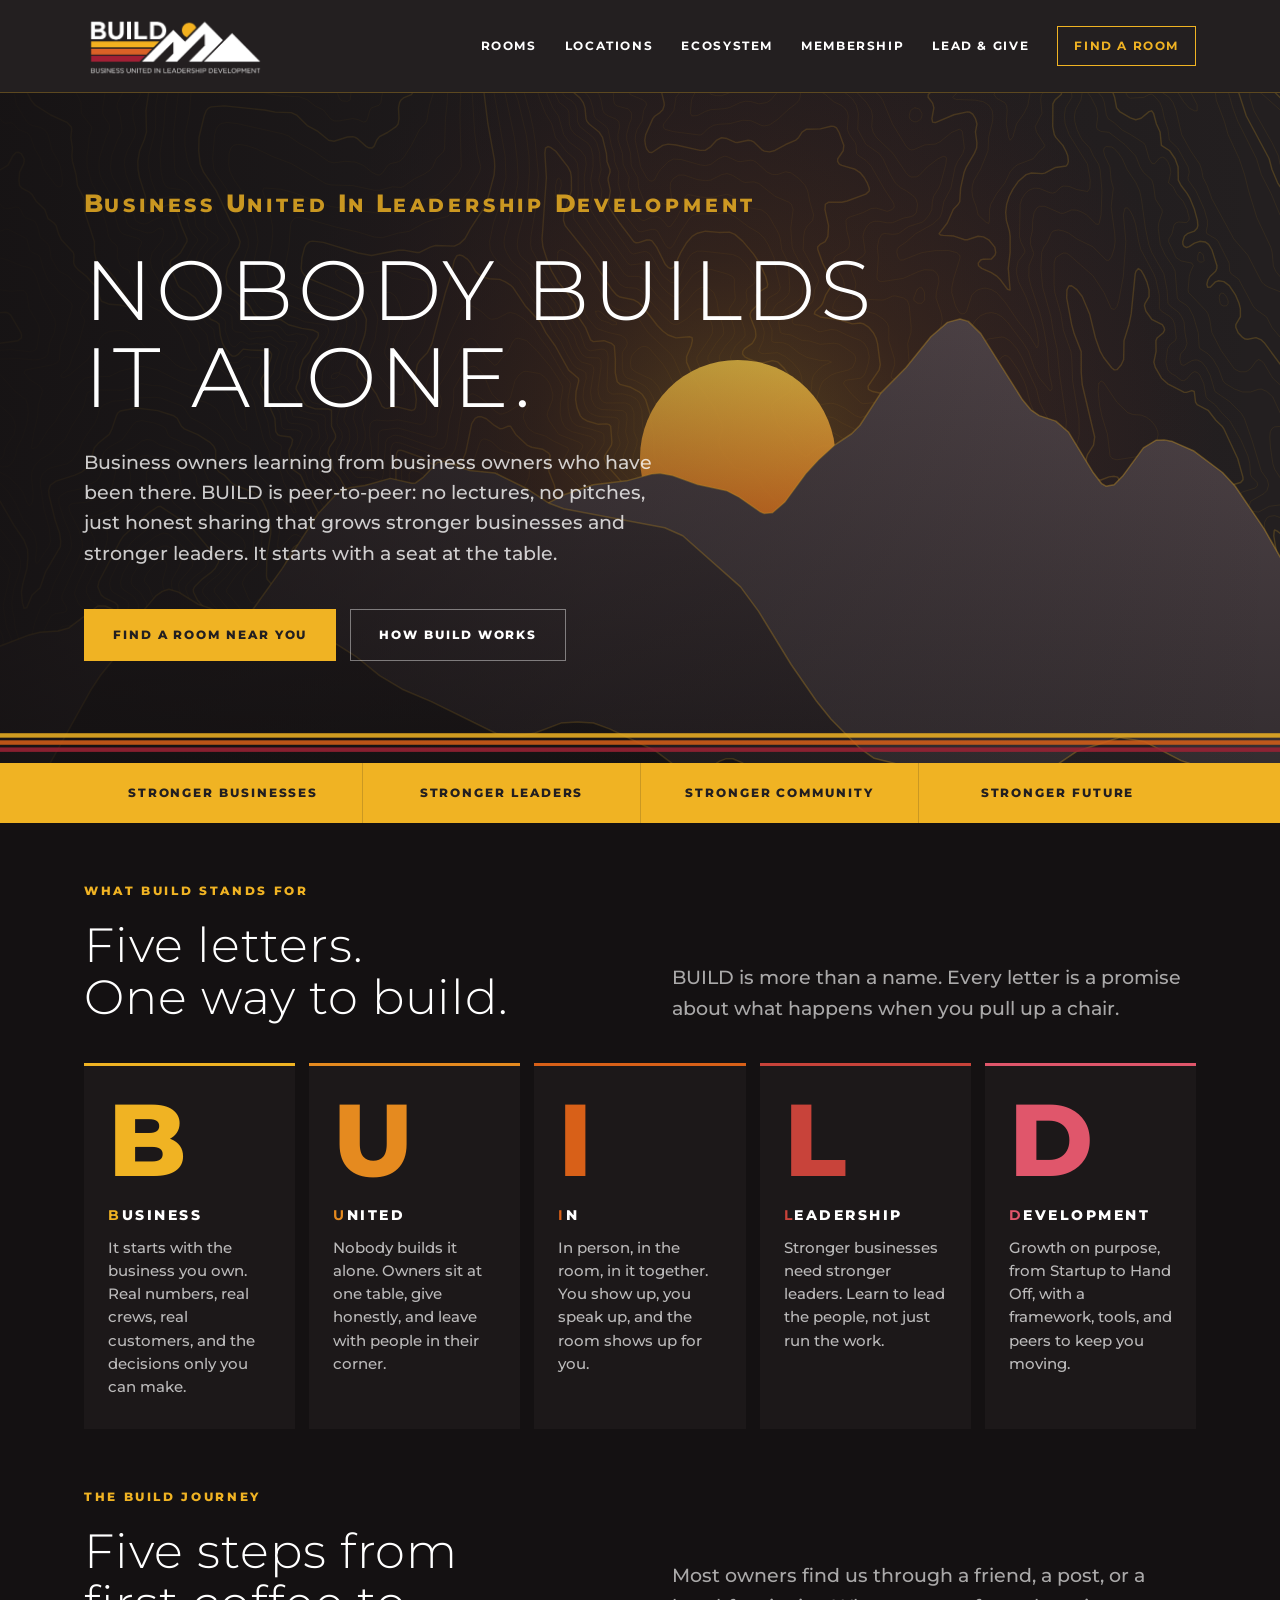
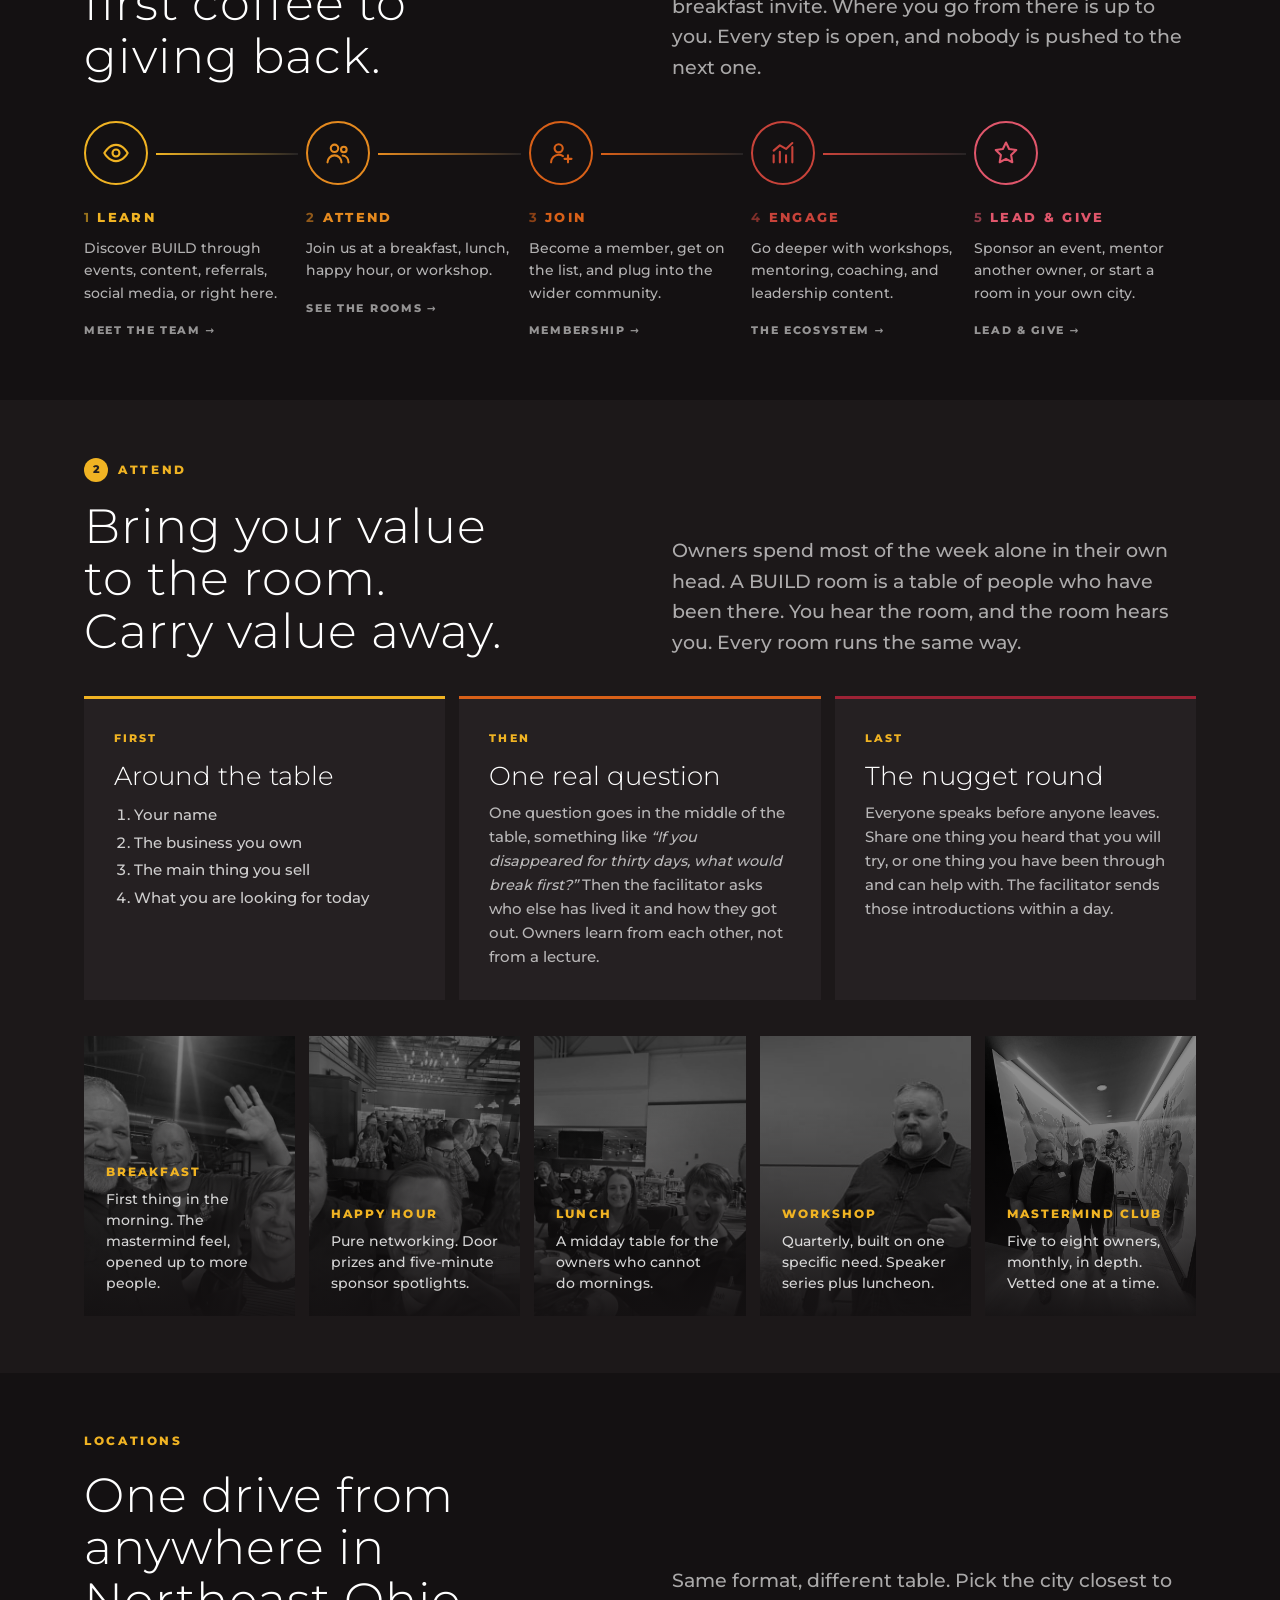
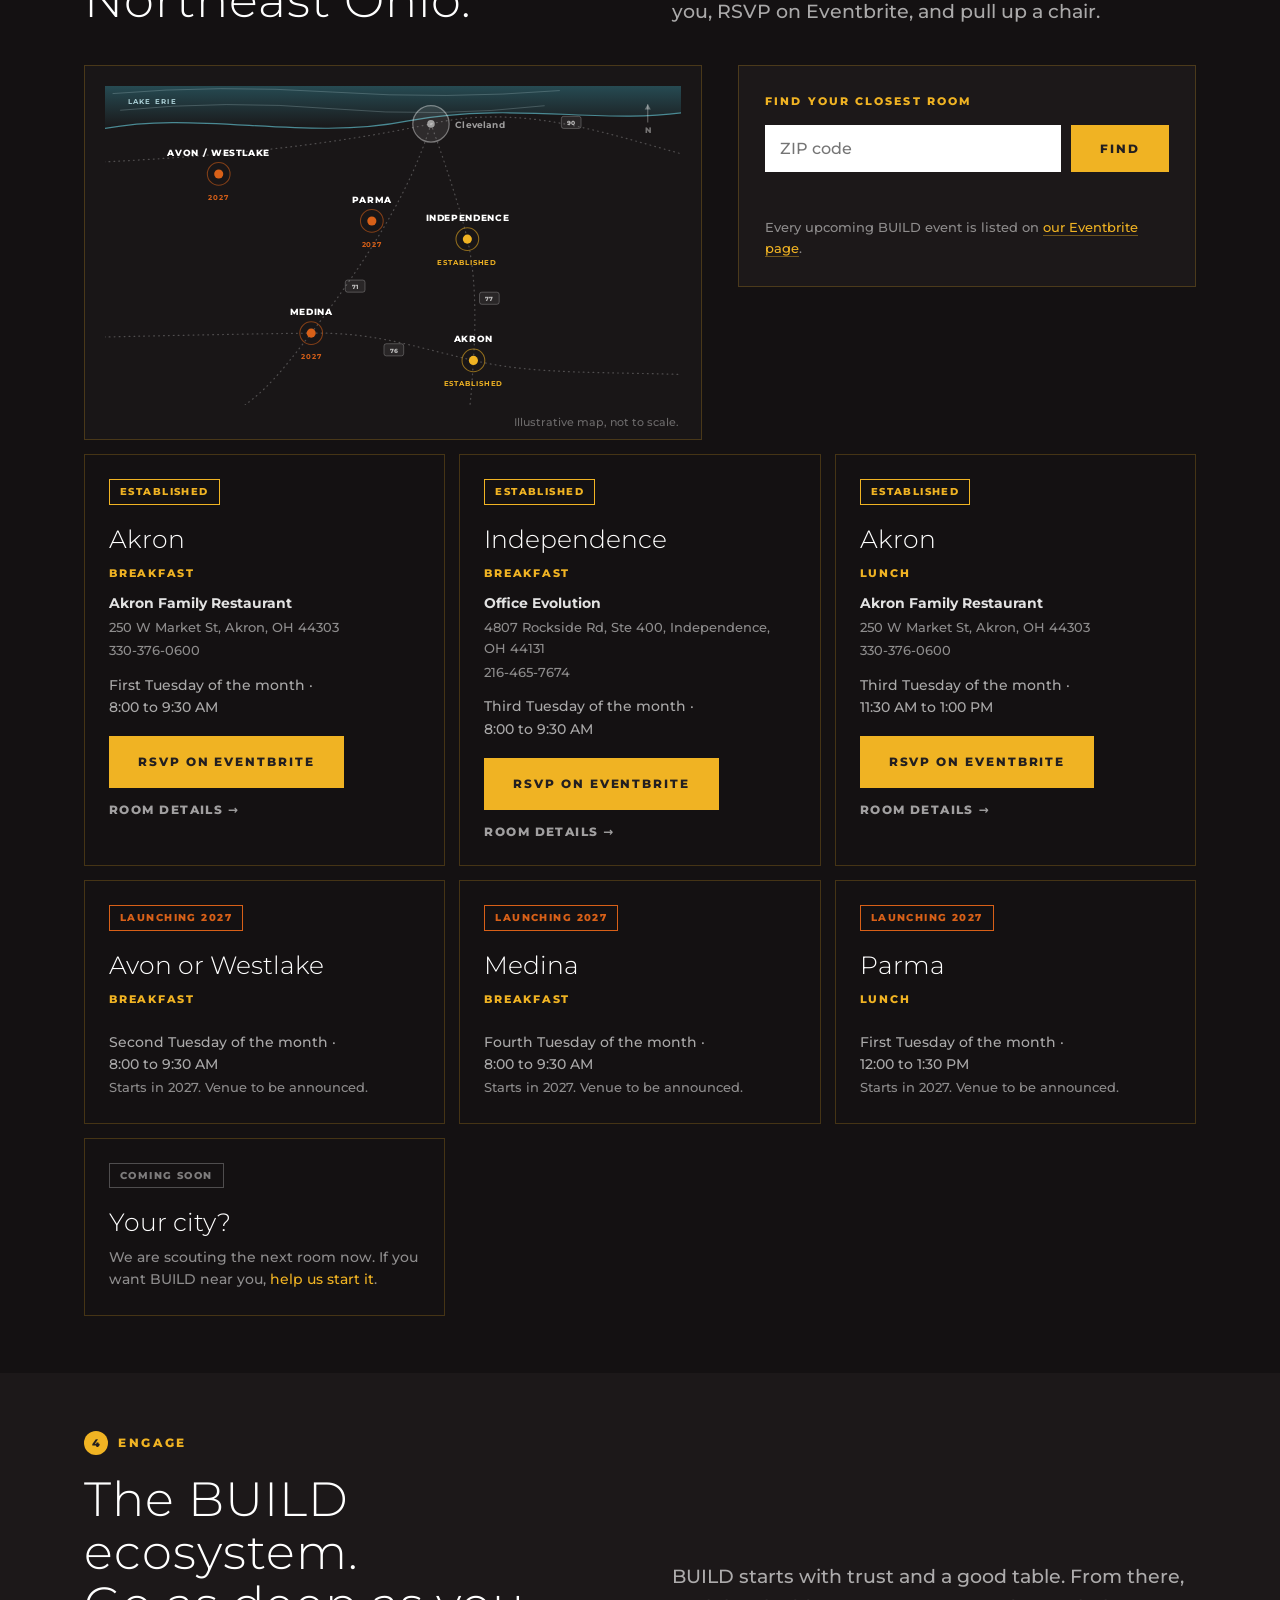
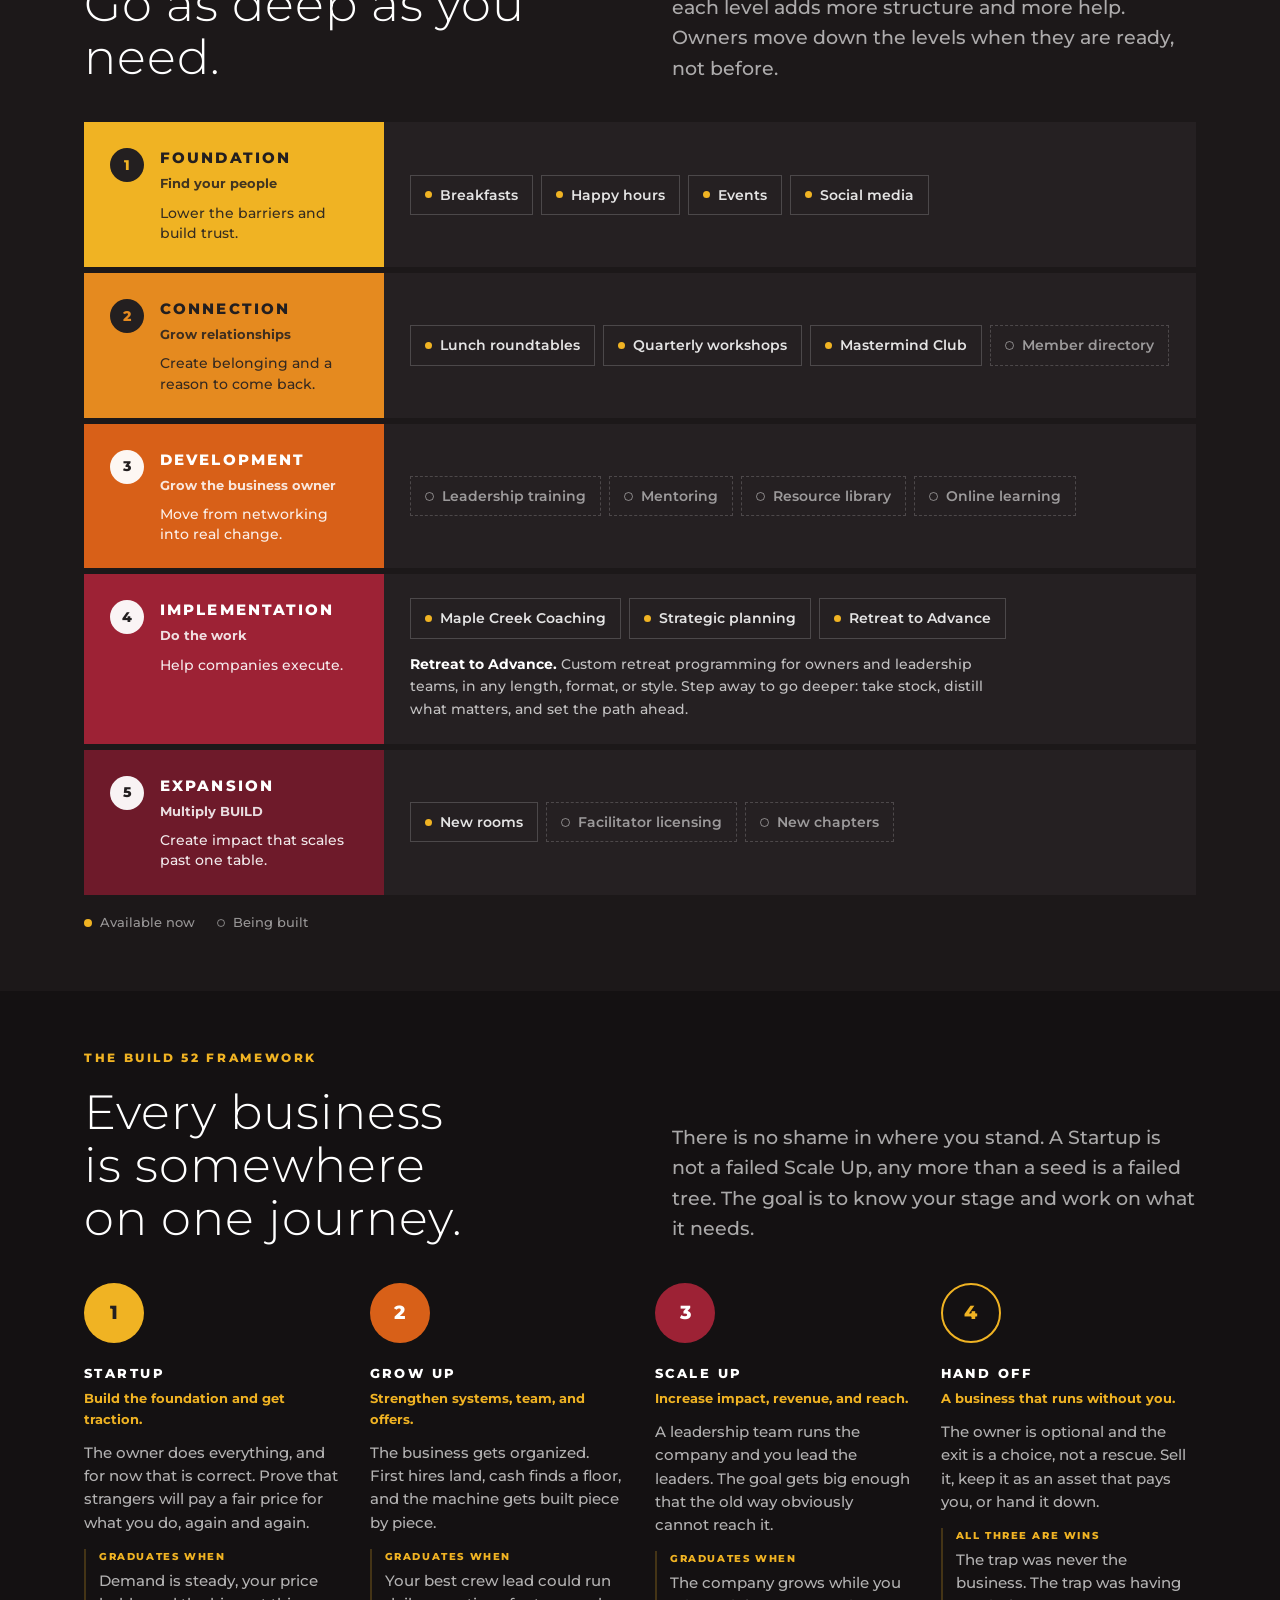
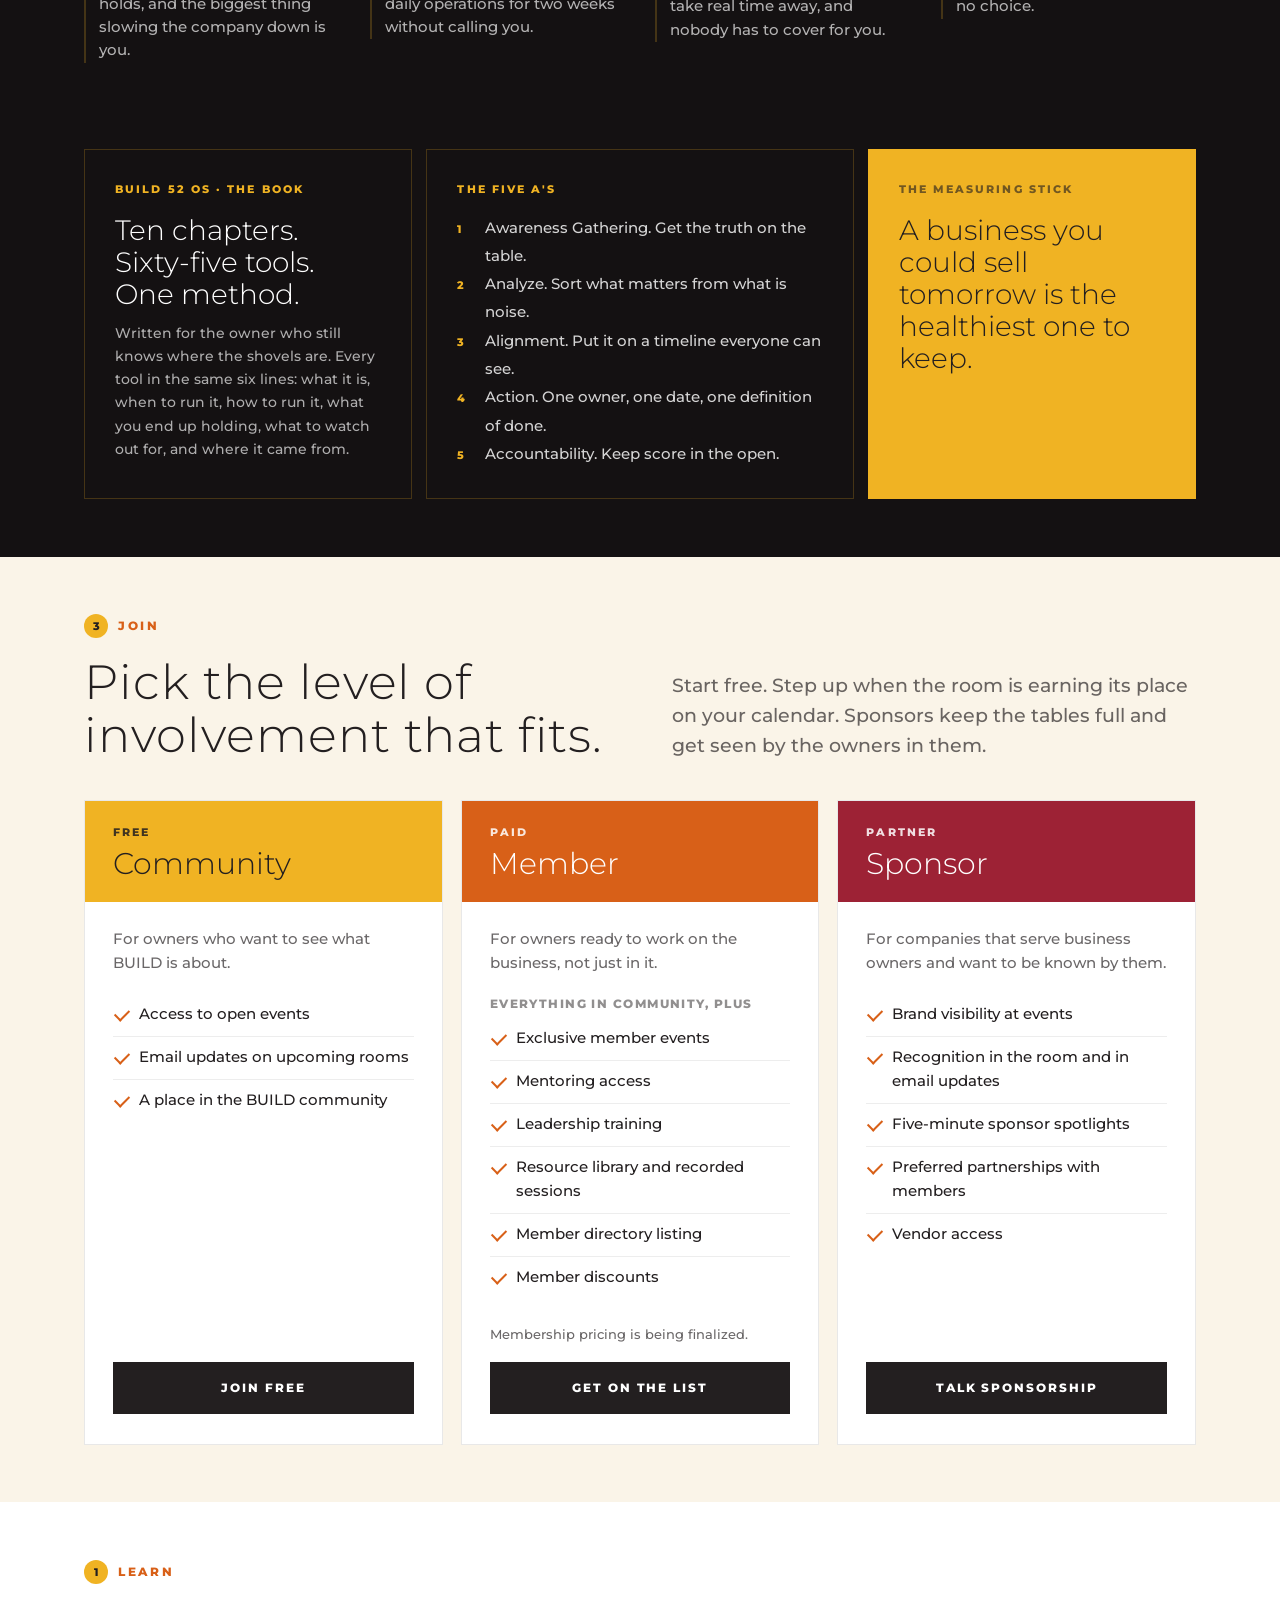
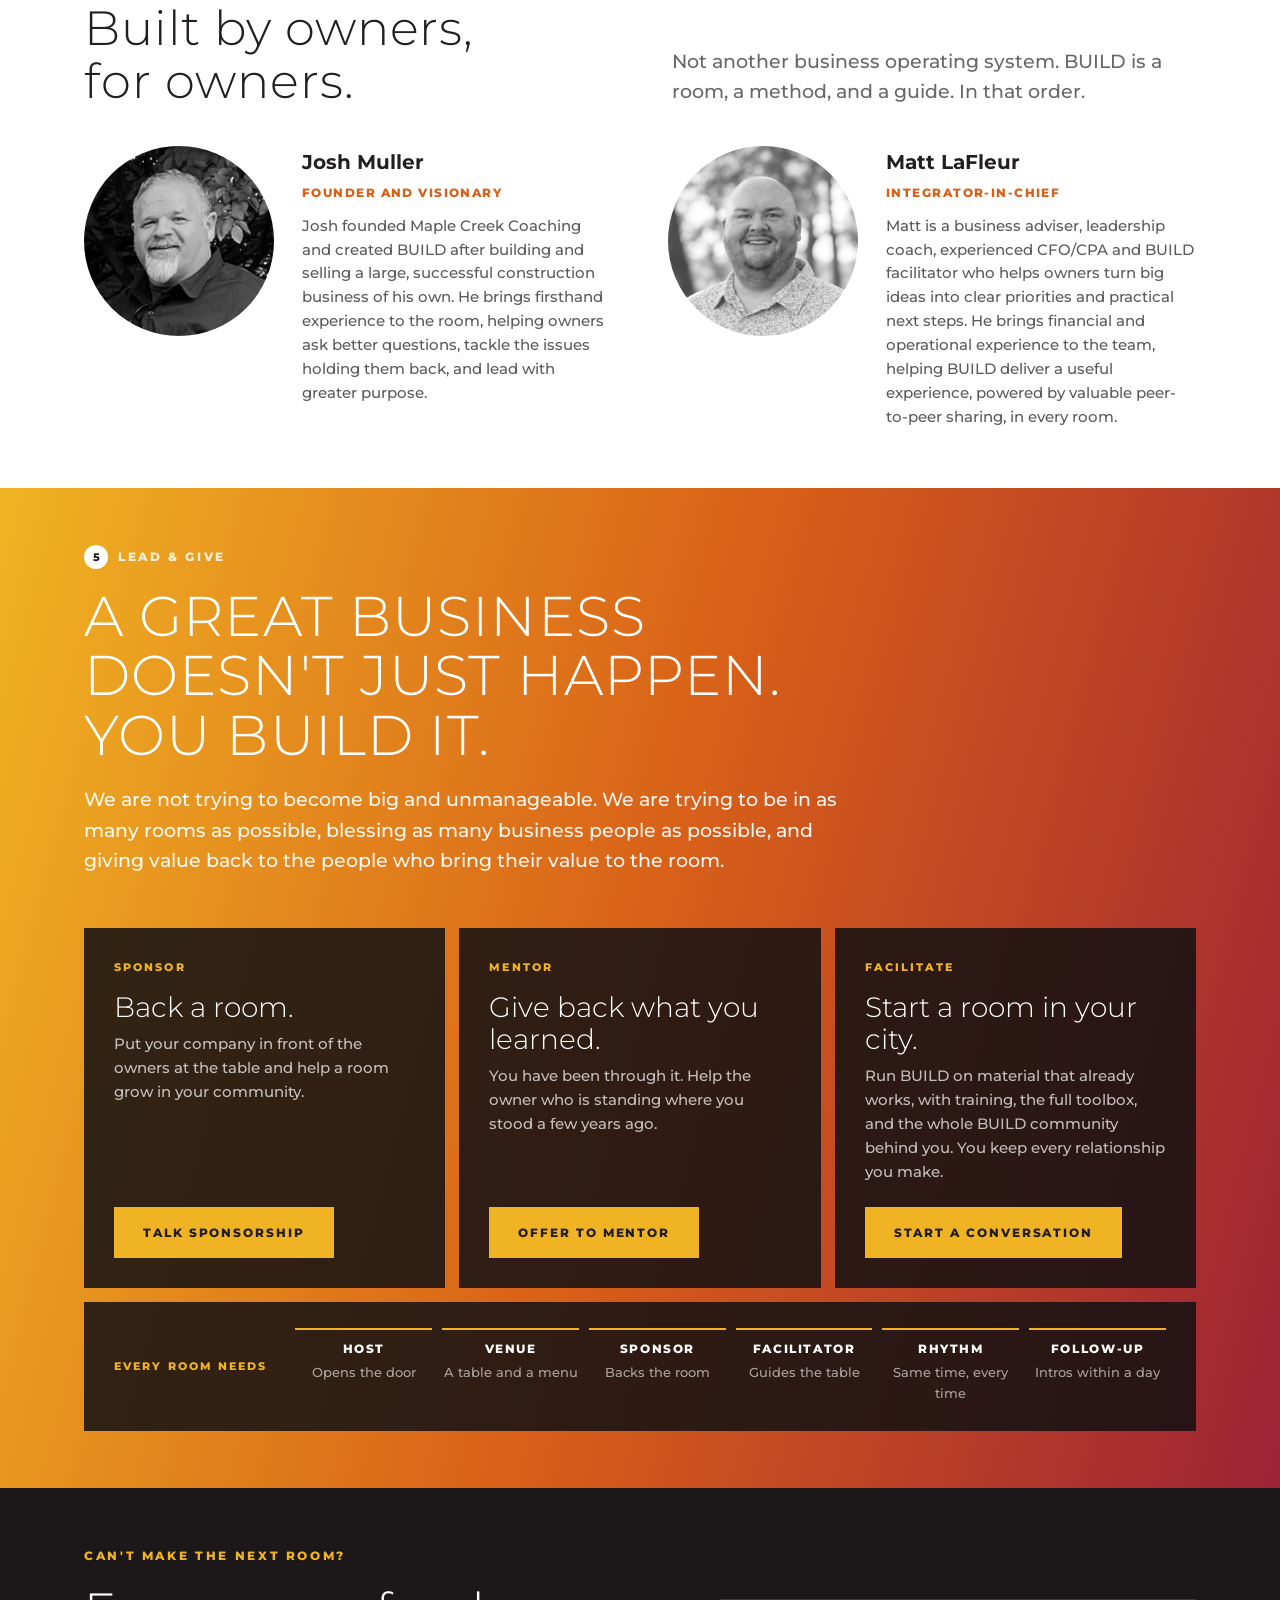
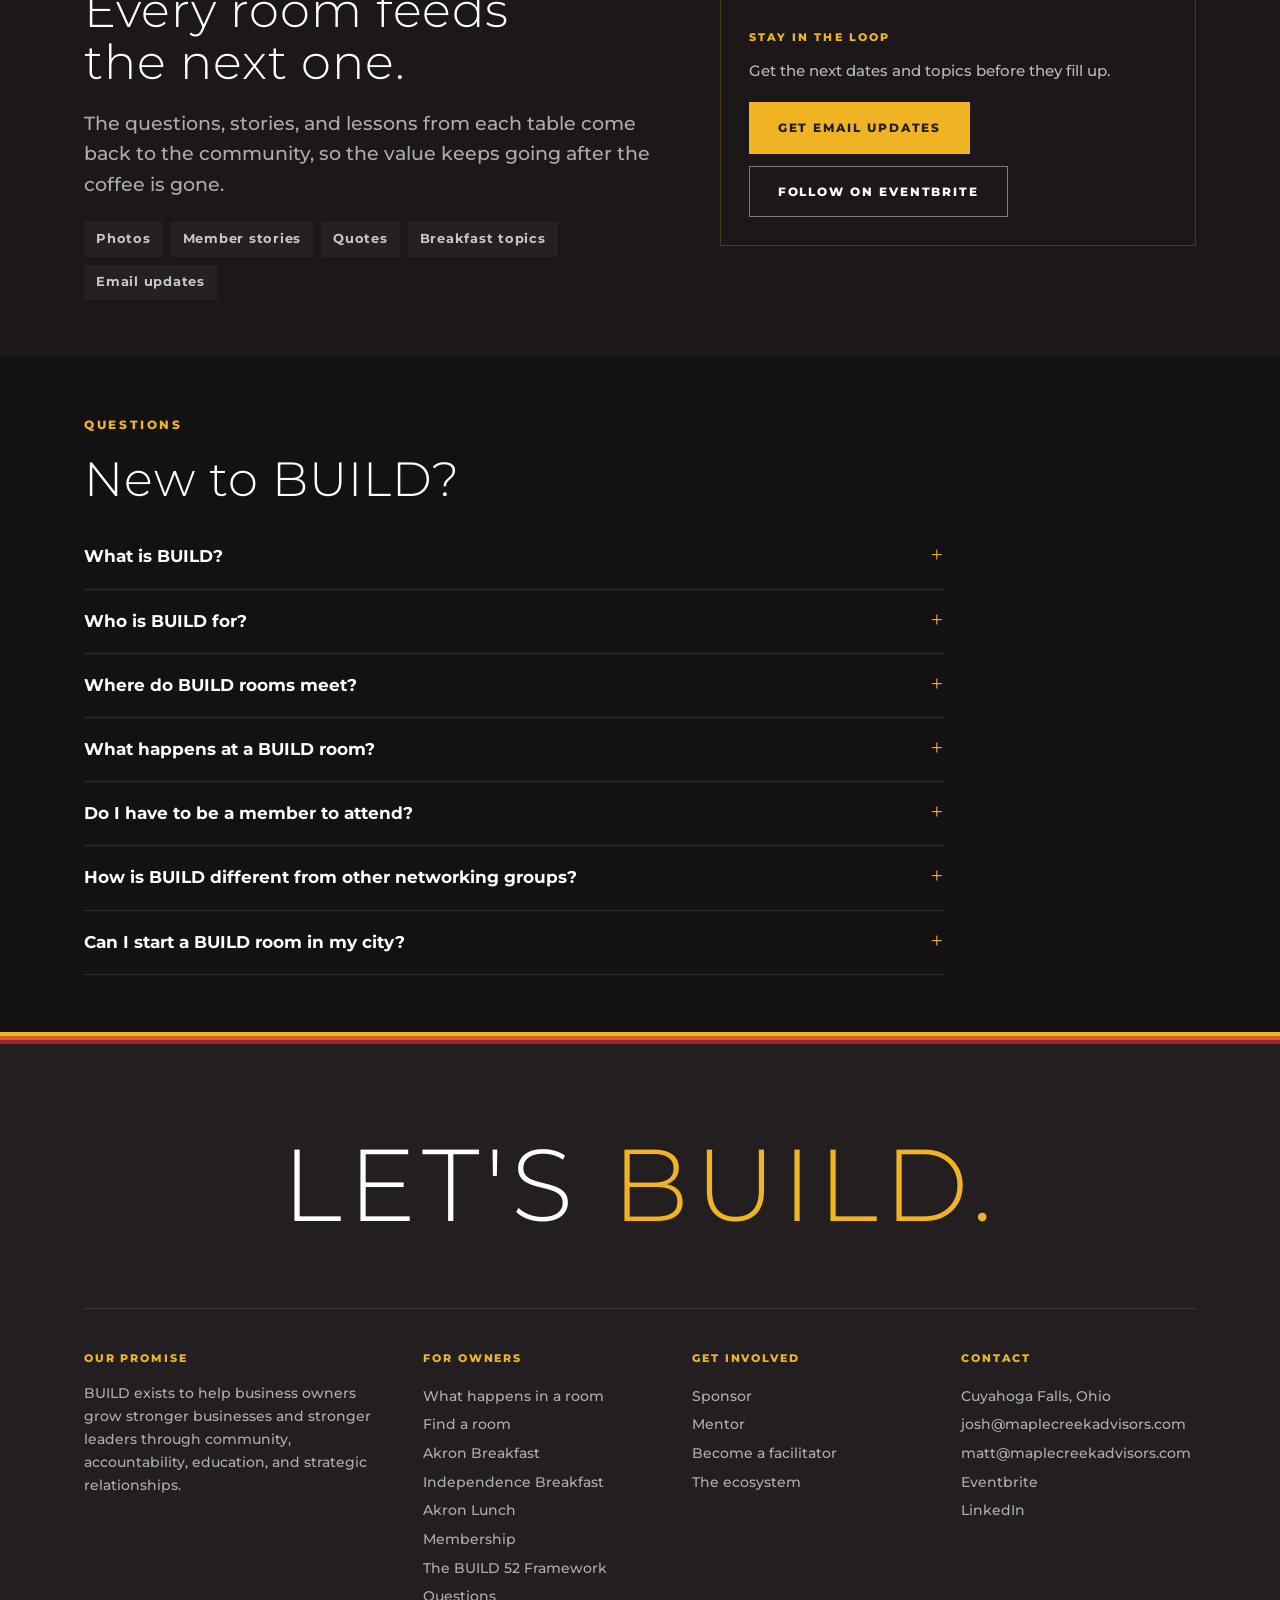
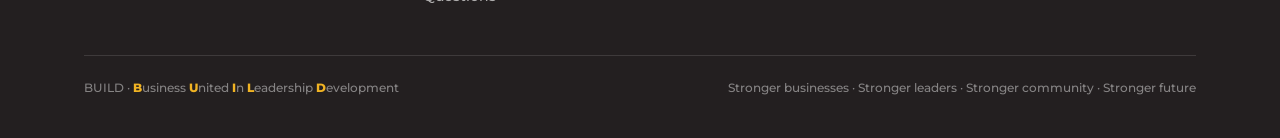
==== commit 00418c28: "Move the Independence Breakfast to Office Evolution The room now meets at Office Evolution, 4807 Roc" ====
--- a/index.html
+++ b/index.html
@@ -18,7 +18,7 @@
 <link rel="stylesheet" href="/assets/site.css">
 <script type="application/ld+json">{"@context": "https://schema.org", "@type": "Organization", "@id": "https://buildowners.com/#org", "name": "BUILD", "alternateName": "Business United In Leadership Development", "url": "https://buildowners.com/", "logo": "https://buildowners.com/assets/logo-reverse.png", "description": "BUILD helps business owners grow stronger businesses and stronger leaders through community, accountability, education, and strategic relationships.", "email": "josh@maplecreekadvisors.com", "areaServed": [{"@type": "City", "name": "Akron"}, {"@type": "City", "name": "Independence"}, {"@type": "City", "name": "Cleveland"}, {"@type": "City", "name": "Cuyahoga Falls"}, {"@type": "City", "name": "Elyria"}, {"@type": "City", "name": "Avon"}, {"@type": "City", "name": "Westlake"}, {"@type": "City", "name": "Medina"}, {"@type": "City", "name": "Parma"}, {"@type": "State", "name": "Ohio"}], "founder": [{"@type": "Person", "name": "Josh Muller", "jobTitle": "Founder and Visionary"}], "member": [{"@type": "Person", "name": "Matt LaFleur", "jobTitle": "Integrator-in-Chief"}], "sameAs": ["https://www.eventbrite.com/o/120744060089"]}</script>
 <script type="application/ld+json">{"@context": "https://schema.org", "@type": "WebSite", "name": "BUILD", "url": "https://buildowners.com/", "publisher": {"@id": "https://buildowners.com/#org"}}</script>
-<script type="application/ld+json">{"@context": "https://schema.org", "@type": "FAQPage", "mainEntity": [{"@type": "Question", "name": "What is BUILD?", "acceptedAnswer": {"@type": "Answer", "text": "BUILD (Business United In Leadership Development) is a community of business owners and business leaders in Northeast Ohio. Members meet at monthly breakfasts and lunches, plus workshops and happy hours, to help each other build stronger businesses and become stronger leaders."}}, {"@type": "Question", "name": "Who is BUILD for?", "acceptedAnswer": {"@type": "Answer", "text": "Business owners and business leaders at any stage, from a first-year startup to an owner getting ready to hand the business off. If you carry the weight of a business, there is a seat for you."}}, {"@type": "Question", "name": "Where do BUILD rooms meet?", "acceptedAnswer": {"@type": "Answer", "text": "Right now: the Akron Breakfast (first Tuesday, 8:00 to 9:30 AM) and the Akron Lunch (third Tuesday, 11:30 AM to 1:00 PM), both at Akron Family Restaurant, and the Independence Breakfast (third Tuesday, 8:00 to 9:30 AM) at L.A. Pete's. Three more rooms launch in 2027, with venues to be announced: breakfasts in Avon or Westlake (second Tuesday, 8:00 to 9:30 AM) and Medina (fourth Tuesday, 8:00 to 9:30 AM), and a lunch in Parma (first Tuesday, noon to 1:30 PM)."}}, {"@type": "Question", "name": "What happens at a BUILD room?", "acceptedAnswer": {"@type": "Answer", "text": "Everyone introduces themselves with four quick answers: name, business, what you sell, and what you are looking for today. Then one real question goes in the middle of the table and the owners work through it together. It ends with a nugget round where every person shares one takeaway or one offer to help, and the facilitator follows up with introductions."}}, {"@type": "Question", "name": "Do I have to be a member to attend?", "acceptedAnswer": {"@type": "Answer", "text": "No. Business owners and leaders can RSVP for any room on Eventbrite, where the current ticket details are listed."}}, {"@type": "Question", "name": "How is BUILD different from other networking groups?", "acceptedAnswer": {"@type": "Answer", "text": "A BUILD room is not a room full of pitches. It is built around one honest question, peer-to-peer help from owners who have been there, and introductions that get made after the room ends."}}, {"@type": "Question", "name": "Can I start a BUILD room in my city?", "acceptedAnswer": {"@type": "Answer", "text": "Yes. BUILD trains facilitators and supports new rooms with the full toolbox. See how to get involved."}}]}</script>
+<script type="application/ld+json">{"@context": "https://schema.org", "@type": "FAQPage", "mainEntity": [{"@type": "Question", "name": "What is BUILD?", "acceptedAnswer": {"@type": "Answer", "text": "BUILD (Business United In Leadership Development) is a community of business owners and business leaders in Northeast Ohio. Members meet at monthly breakfasts and lunches, plus workshops and happy hours, to help each other build stronger businesses and become stronger leaders."}}, {"@type": "Question", "name": "Who is BUILD for?", "acceptedAnswer": {"@type": "Answer", "text": "Business owners and business leaders at any stage, from a first-year startup to an owner getting ready to hand the business off. If you carry the weight of a business, there is a seat for you."}}, {"@type": "Question", "name": "Where do BUILD rooms meet?", "acceptedAnswer": {"@type": "Answer", "text": "Right now: the Akron Breakfast (first Tuesday, 8:00 to 9:30 AM) and the Akron Lunch (third Tuesday, 11:30 AM to 1:00 PM), both at Akron Family Restaurant, and the Independence Breakfast (third Tuesday, 8:00 to 9:30 AM) at Office Evolution. Three more rooms launch in 2027, with venues to be announced: breakfasts in Avon or Westlake (second Tuesday, 8:00 to 9:30 AM) and Medina (fourth Tuesday, 8:00 to 9:30 AM), and a lunch in Parma (first Tuesday, noon to 1:30 PM)."}}, {"@type": "Question", "name": "What happens at a BUILD room?", "acceptedAnswer": {"@type": "Answer", "text": "Everyone introduces themselves with four quick answers: name, business, what you sell, and what you are looking for today. Then one real question goes in the middle of the table and the owners work through it together. It ends with a nugget round where every person shares one takeaway or one offer to help, and the facilitator follows up with introductions."}}, {"@type": "Question", "name": "Do I have to be a member to attend?", "acceptedAnswer": {"@type": "Answer", "text": "No. Business owners and leaders can RSVP for any room on Eventbrite, where the current ticket details are listed."}}, {"@type": "Question", "name": "How is BUILD different from other networking groups?", "acceptedAnswer": {"@type": "Answer", "text": "A BUILD room is not a room full of pitches. It is built around one honest question, peer-to-peer help from owners who have been there, and introductions that get made after the room ends."}}, {"@type": "Question", "name": "Can I start a BUILD room in my city?", "acceptedAnswer": {"@type": "Answer", "text": "Yes. BUILD trains facilitators and supports new rooms with the full toolbox. See how to get involved."}}]}</script>
 </head>
 <body>
 <a class="skip" href="#main">Skip to content</a>
@@ -430,8 +430,9 @@
         <span class="loctag">Established</span>
         <h3><a href="/independence-breakfast/">Independence</a></h3>
         <p class="loctype">Breakfast</p>
-        <p class="locvenue">L.A. Pete's</p>
-        <p class="locaddr">6080 Brecksville Rd, Independence, OH 44131</p>
+        <p class="locvenue">Office Evolution</p>
+        <p class="locaddr">4807 Rockside Rd, Ste 400, Independence, OH 44131</p>
+        <p class="locaddr"><a href="tel:+12164657674">216-465-7674</a></p>
         <p class="loctime">Third Tuesday of the month · <span class="nowrap">8:00 to 9:30 AM</span></p>
         <a class="btn" href="https://www.eventbrite.com/o/120744060089">RSVP on Eventbrite</a>
         <a class="more" href="/independence-breakfast/">Room details &rarr;</a>
@@ -763,7 +764,7 @@
     <div class="faq">
       <details><summary>What is BUILD?</summary><p>BUILD (Business United In Leadership Development) is a community of business owners and business leaders in Northeast Ohio. Members meet at monthly breakfasts and lunches, plus workshops and happy hours, to help each other build stronger businesses and become stronger leaders.</p></details>
       <details><summary>Who is BUILD for?</summary><p>Business owners and business leaders at any stage, from a first-year startup to an owner getting ready to hand the business off. If you carry the weight of a business, there is a seat for you.</p></details>
-      <details><summary>Where do BUILD rooms meet?</summary><p>Right now: the <a href="/akron-breakfast/">Akron Breakfast</a> (first Tuesday, 8:00 to 9:30 AM) and the <a href="/akron-lunch/">Akron Lunch</a> (third Tuesday, 11:30 AM to 1:00 PM), both at Akron Family Restaurant, and the <a href="/independence-breakfast/">Independence Breakfast</a> (third Tuesday, 8:00 to 9:30 AM) at L.A. Pete's. Three more rooms launch in 2027, with venues to be announced: breakfasts in Avon or Westlake (second Tuesday, 8:00 to 9:30 AM) and Medina (fourth Tuesday, 8:00 to 9:30 AM), and a lunch in Parma (first Tuesday, noon to 1:30 PM).</p></details>
+      <details><summary>Where do BUILD rooms meet?</summary><p>Right now: the <a href="/akron-breakfast/">Akron Breakfast</a> (first Tuesday, 8:00 to 9:30 AM) and the <a href="/akron-lunch/">Akron Lunch</a> (third Tuesday, 11:30 AM to 1:00 PM), both at Akron Family Restaurant, and the <a href="/independence-breakfast/">Independence Breakfast</a> (third Tuesday, 8:00 to 9:30 AM) at Office Evolution. Three more rooms launch in 2027, with venues to be announced: breakfasts in Avon or Westlake (second Tuesday, 8:00 to 9:30 AM) and Medina (fourth Tuesday, 8:00 to 9:30 AM), and a lunch in Parma (first Tuesday, noon to 1:30 PM).</p></details>
       <details><summary>What happens at a BUILD room?</summary><p>Everyone introduces themselves with four quick answers: name, business, what you sell, and what you are looking for today. Then one real question goes in the middle of the table and the owners work through it together. It ends with a nugget round where every person shares one takeaway or one offer to help, and the facilitator follows up with introductions.</p></details>
       <details><summary>Do I have to be a member to attend?</summary><p>No. Business owners and leaders can RSVP for any room on <a href="https://www.eventbrite.com/o/120744060089">Eventbrite</a>, where the current ticket details are listed.</p></details>
       <details><summary>How is BUILD different from other networking groups?</summary><p>A BUILD room is not a room full of pitches. It is built around one honest question, peer-to-peer help from owners who have been there, and introductions that get made after the room ends.</p></details>
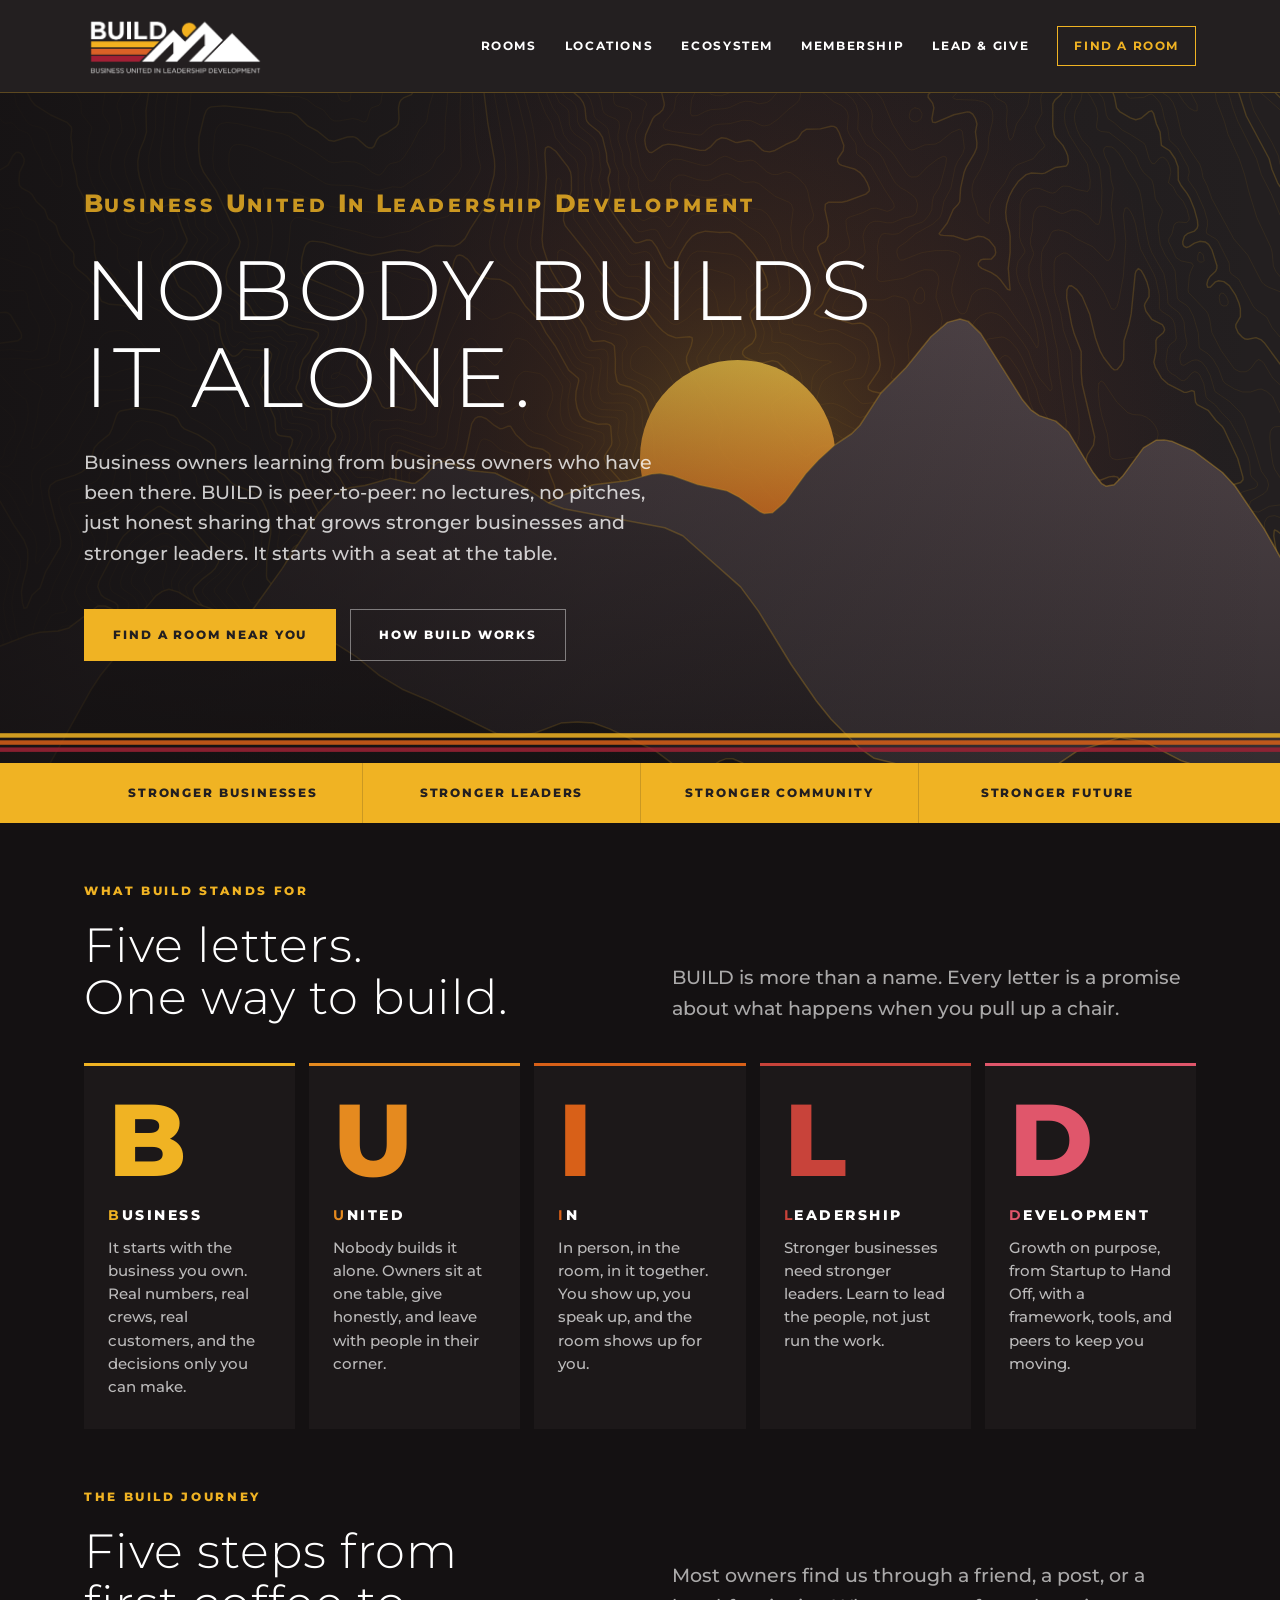
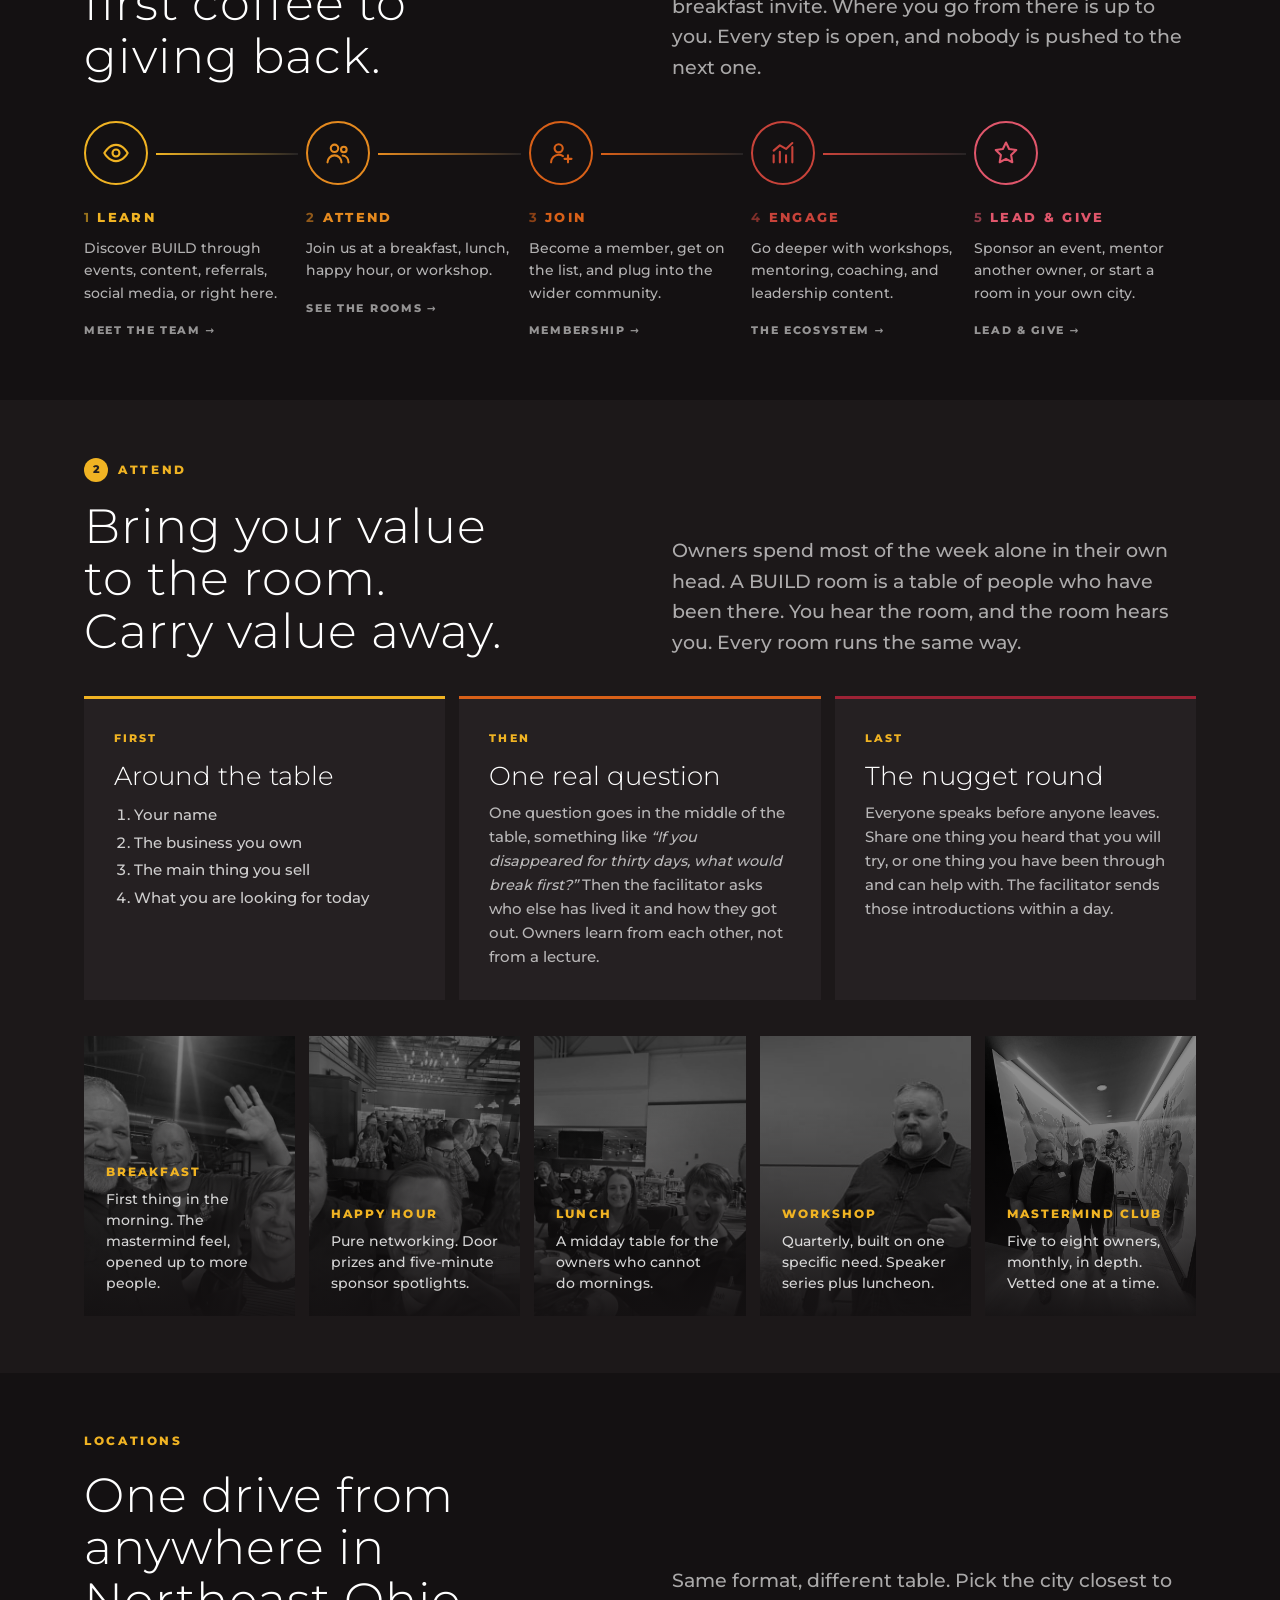
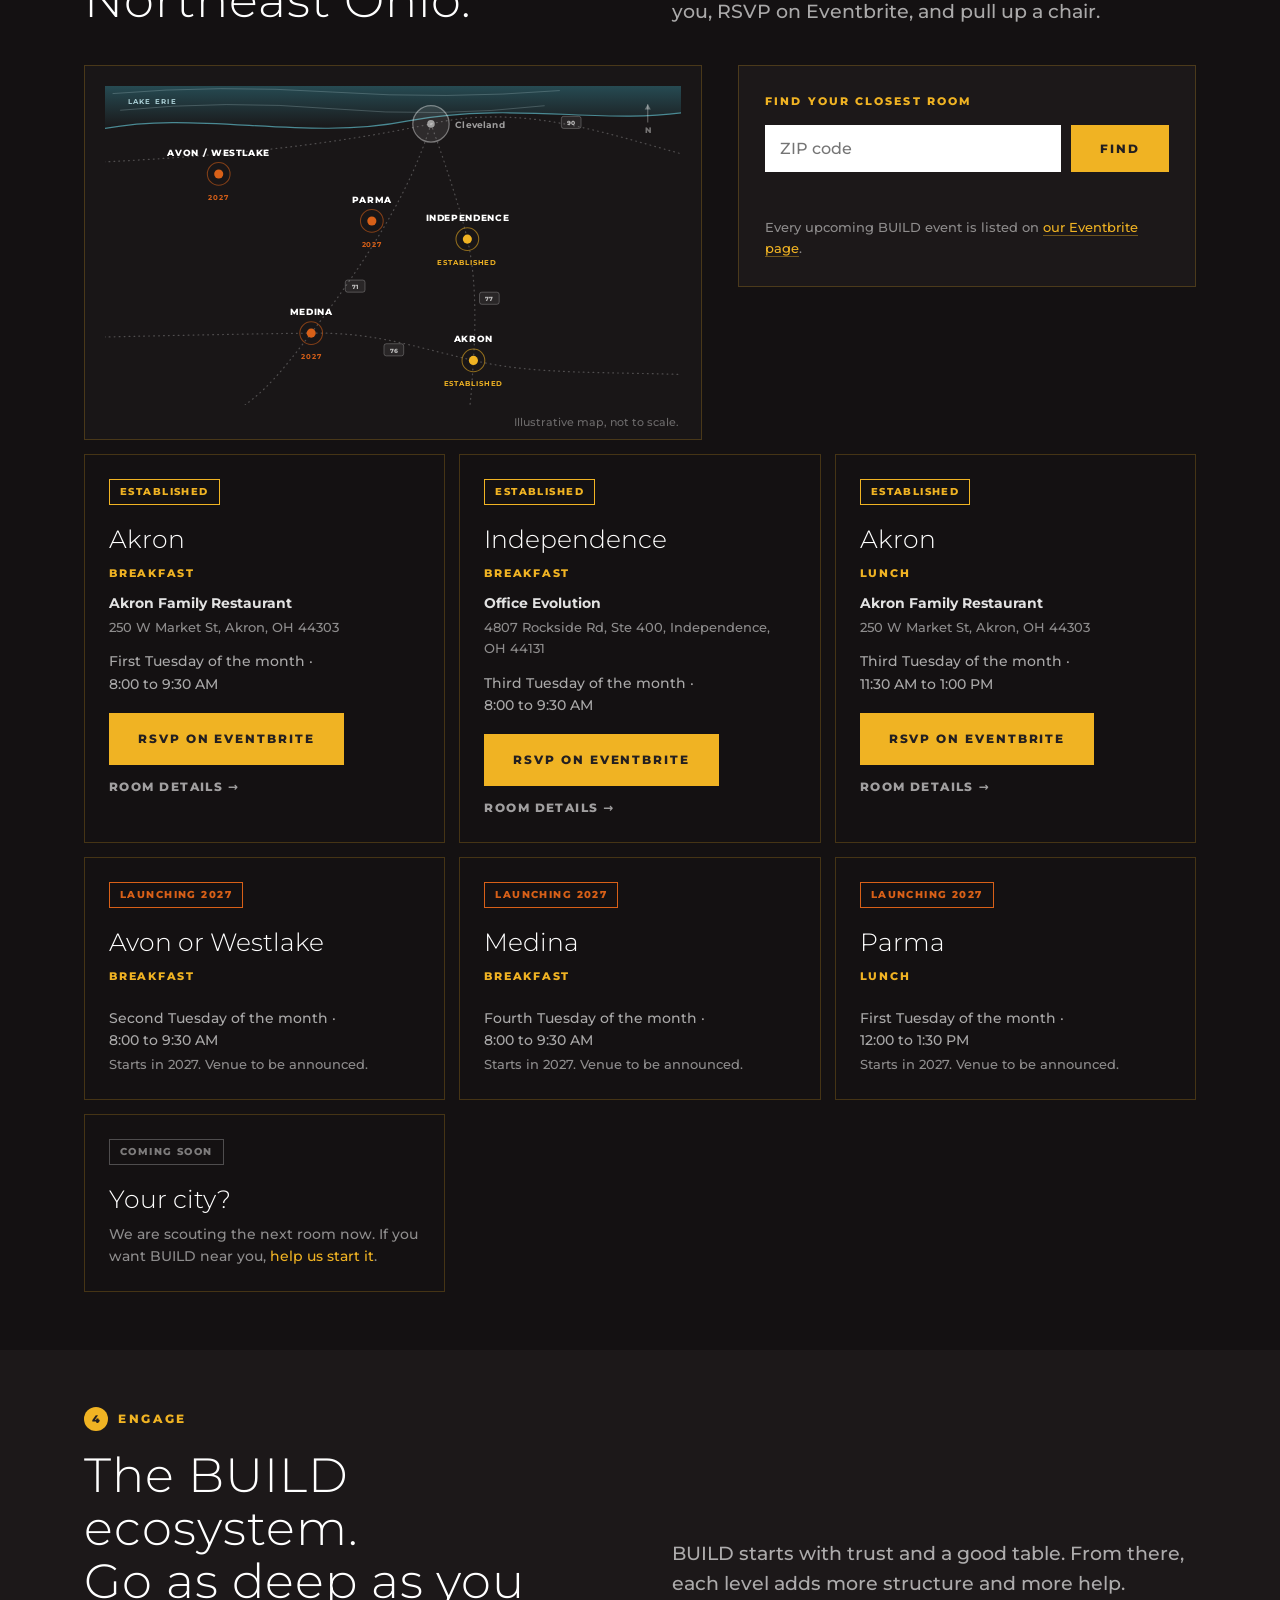
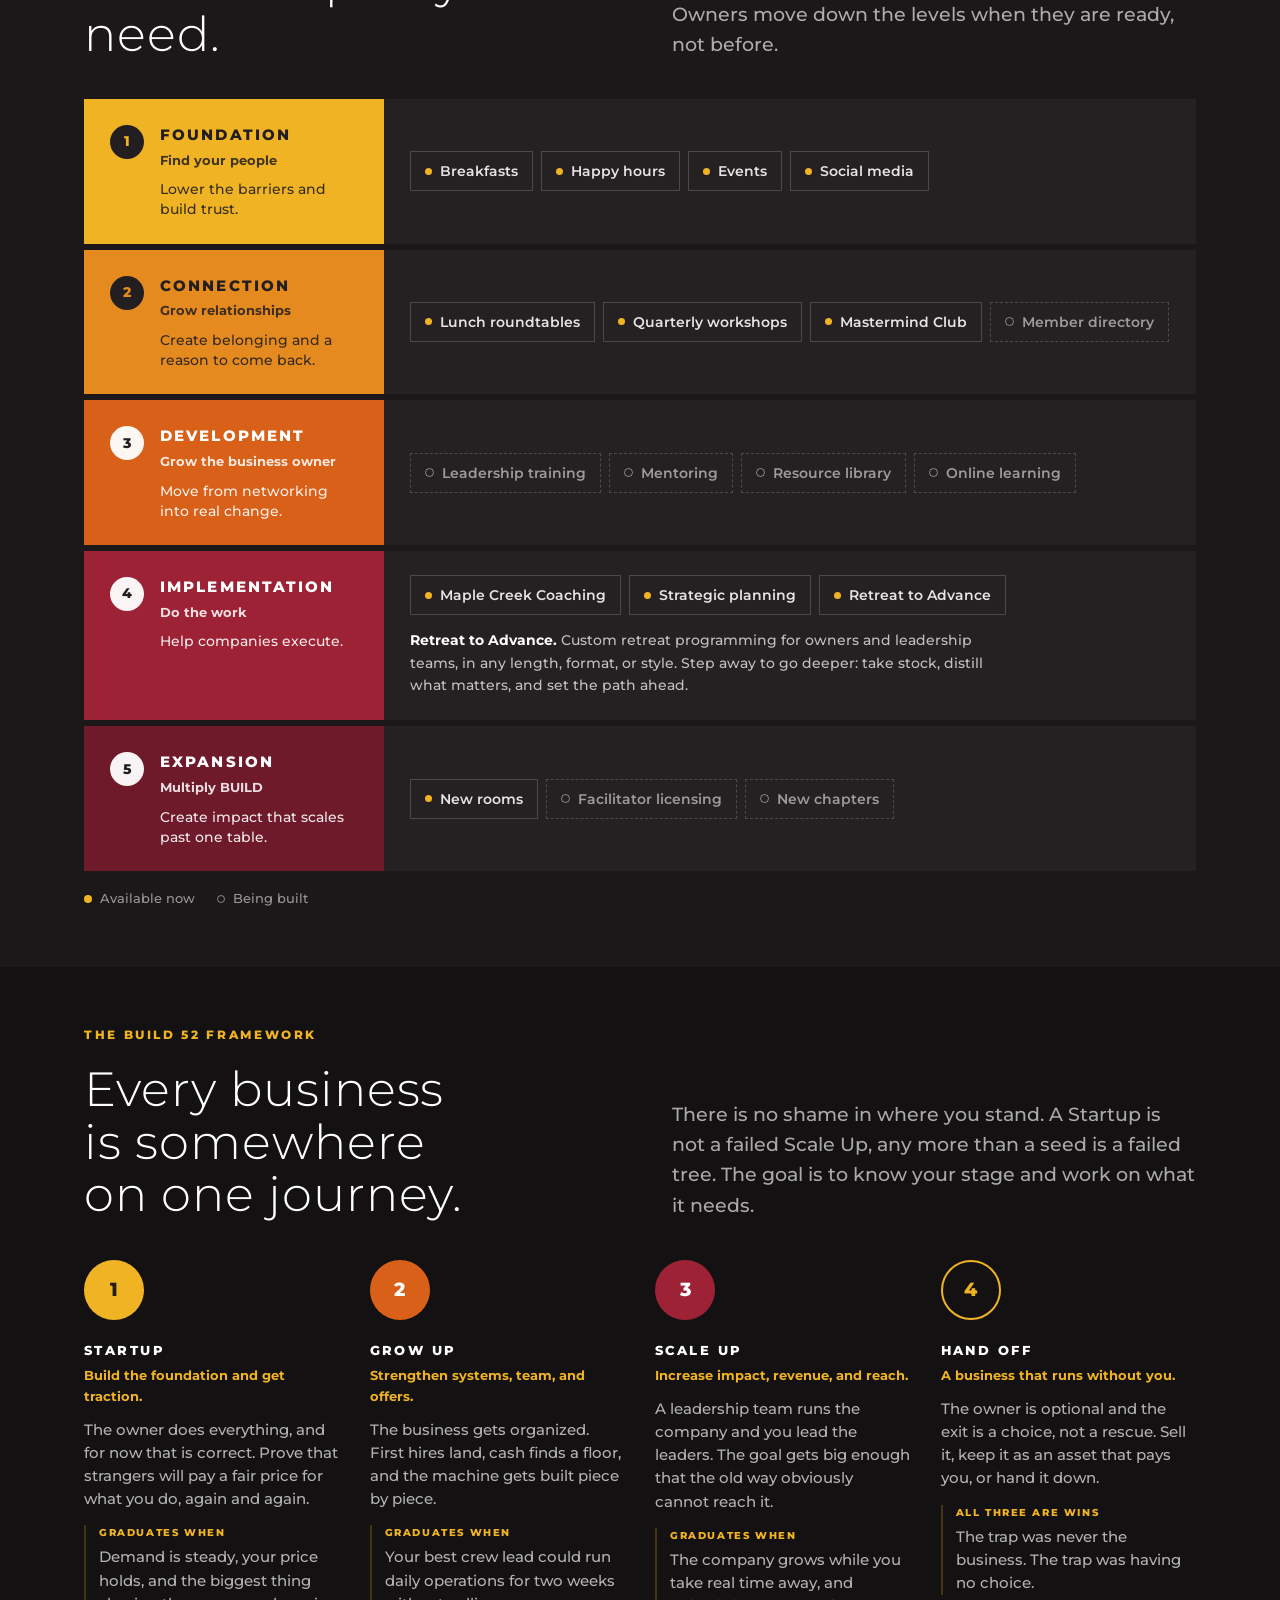
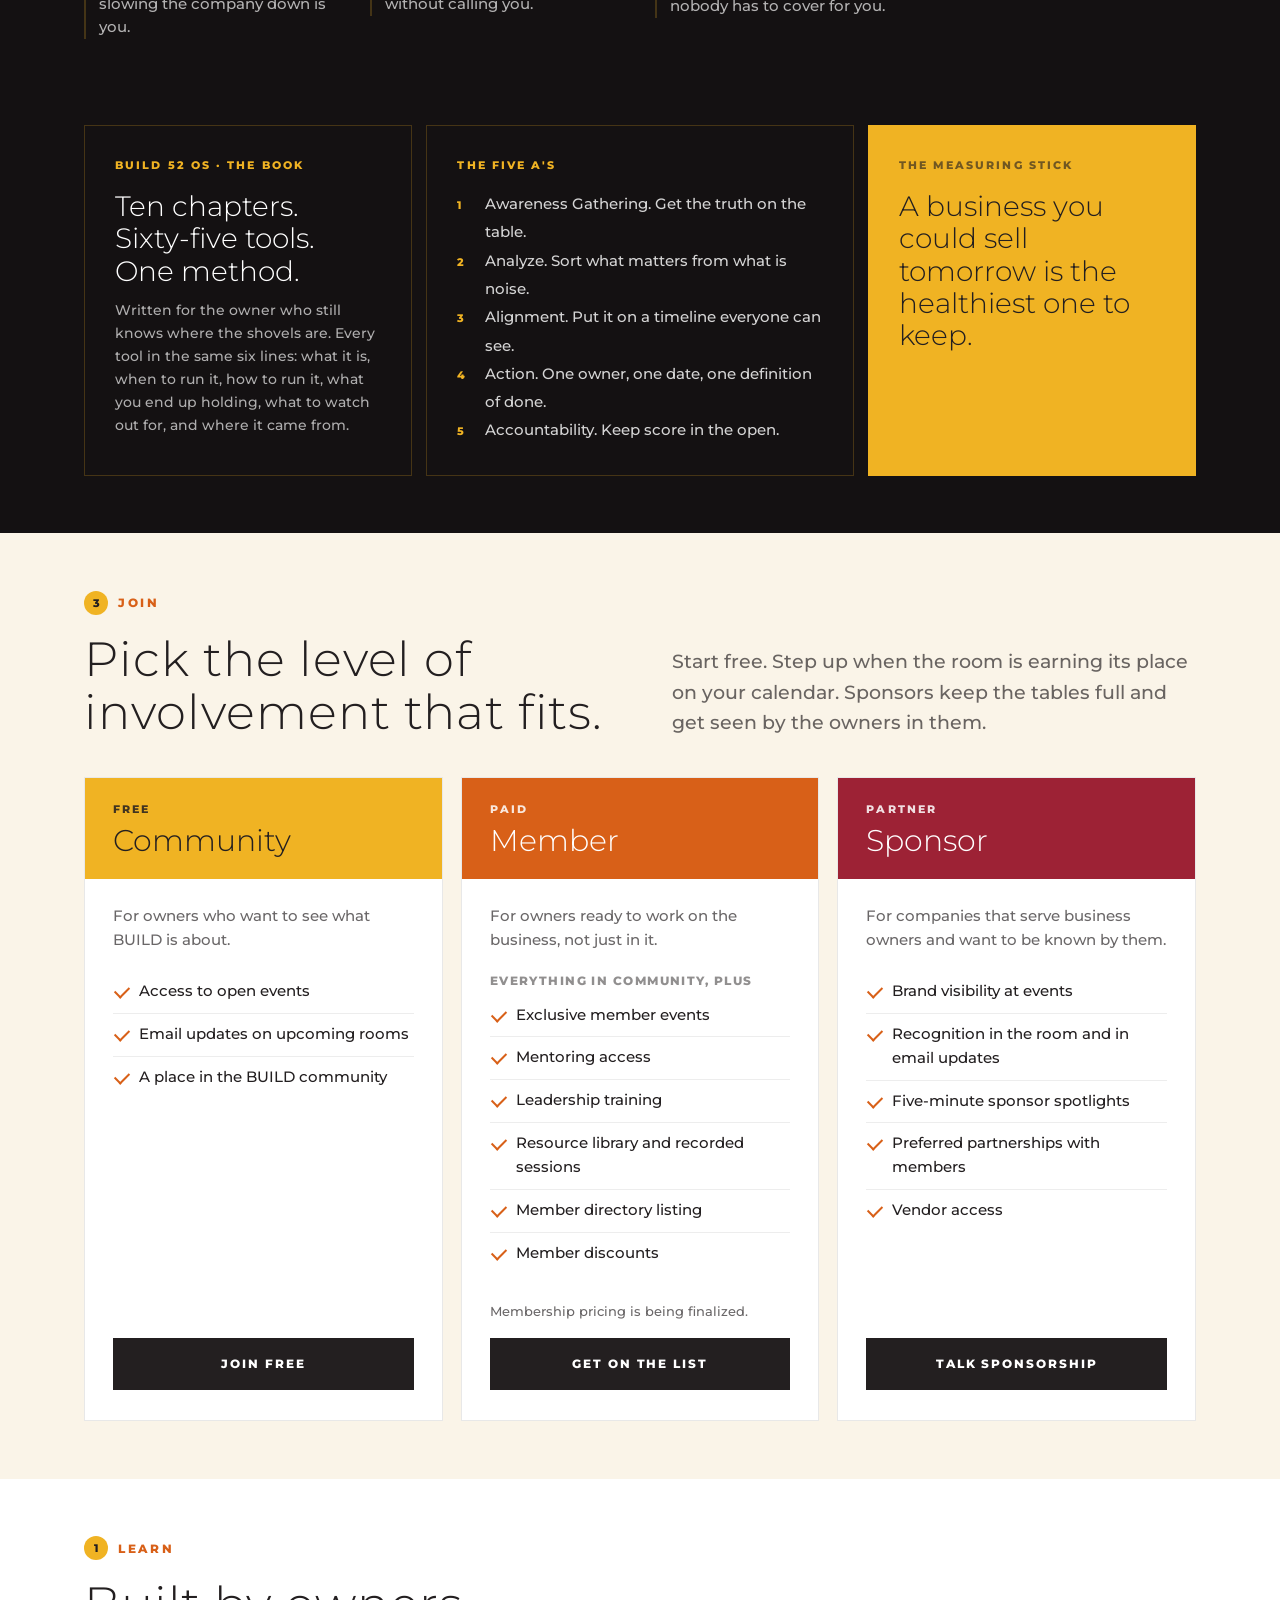
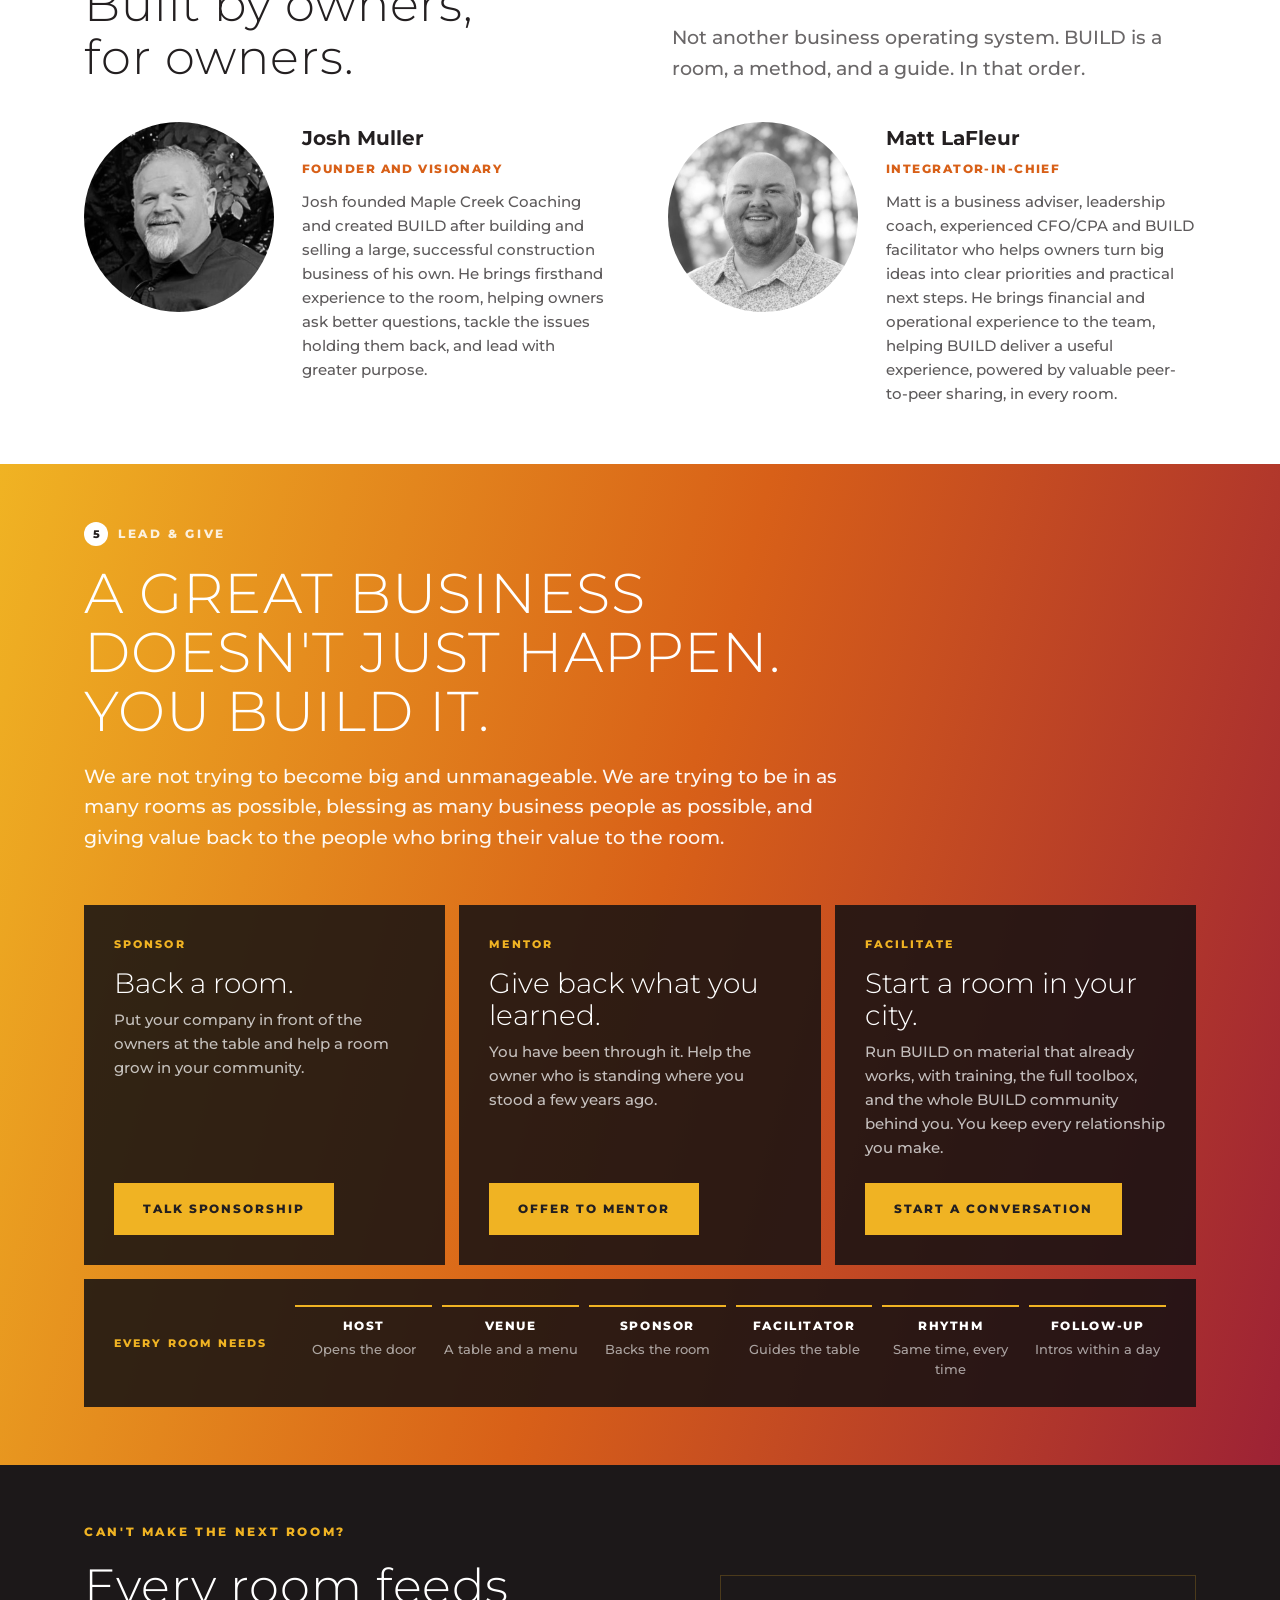
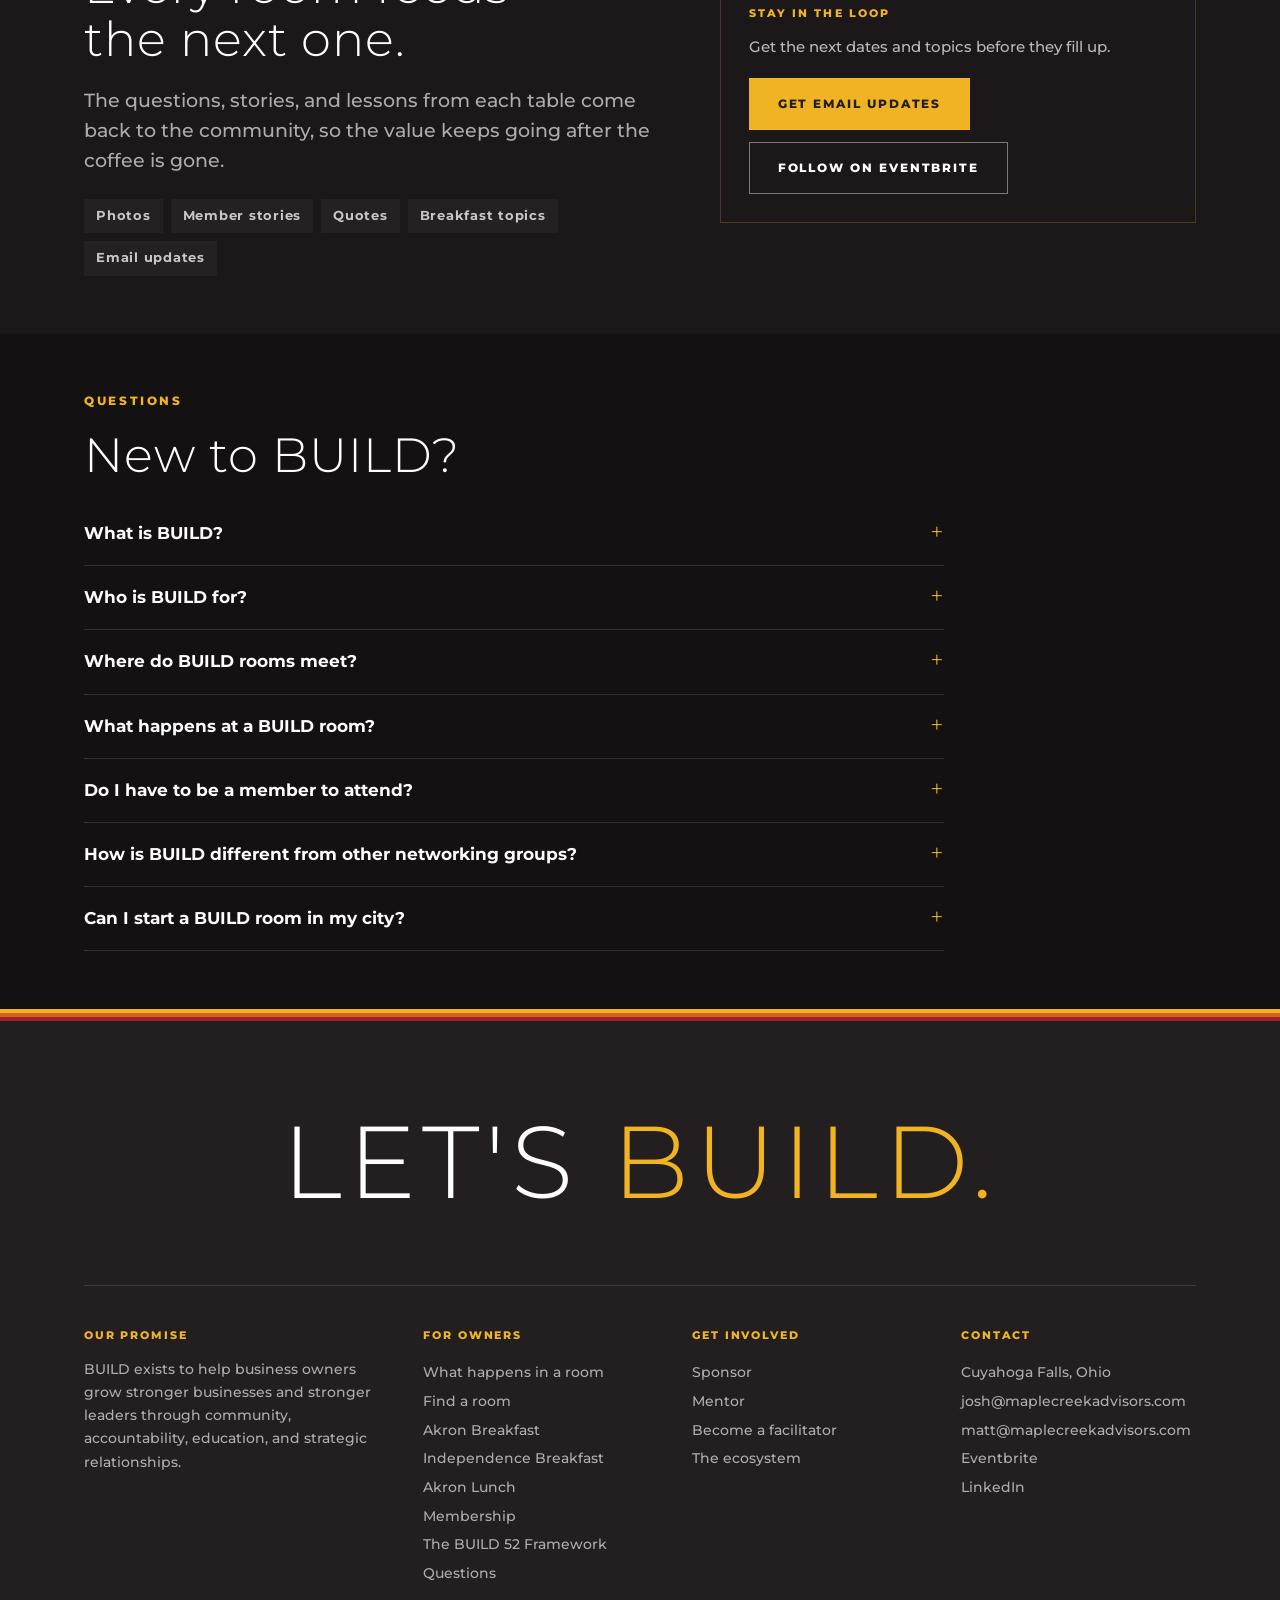
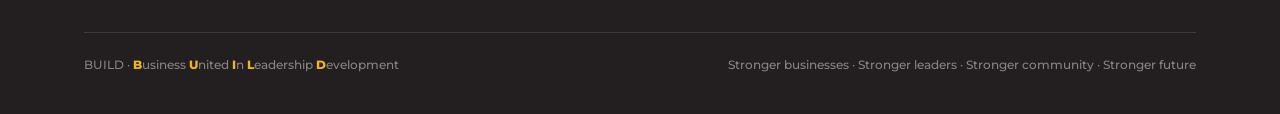
==== commit 94adcb99: "Remove phone numbers from the homepage location cards Co-Authored-By: Claude Opus 5.5 <noreply@anthr" ====
--- a/index.html
+++ b/index.html
@@ -421,7 +421,6 @@
         <p class="loctype">Breakfast</p>
         <p class="locvenue">Akron Family Restaurant</p>
         <p class="locaddr">250 W Market St, Akron, OH 44303</p>
-        <p class="locaddr"><a href="tel:+13303760600">330-376-0600</a></p>
         <p class="loctime">First Tuesday of the month · <span class="nowrap">8:00 to 9:30 AM</span></p>
         <a class="btn" href="https://www.eventbrite.com/o/120744060089">RSVP on Eventbrite</a>
         <a class="more" href="/akron-breakfast/">Room details &rarr;</a>
@@ -432,7 +431,6 @@
         <p class="loctype">Breakfast</p>
         <p class="locvenue">Office Evolution</p>
         <p class="locaddr">4807 Rockside Rd, Ste 400, Independence, OH 44131</p>
-        <p class="locaddr"><a href="tel:+12164657674">216-465-7674</a></p>
         <p class="loctime">Third Tuesday of the month · <span class="nowrap">8:00 to 9:30 AM</span></p>
         <a class="btn" href="https://www.eventbrite.com/o/120744060089">RSVP on Eventbrite</a>
         <a class="more" href="/independence-breakfast/">Room details &rarr;</a>
@@ -443,7 +441,6 @@
         <p class="loctype">Lunch</p>
         <p class="locvenue">Akron Family Restaurant</p>
         <p class="locaddr">250 W Market St, Akron, OH 44303</p>
-        <p class="locaddr"><a href="tel:+13303760600">330-376-0600</a></p>
         <p class="loctime">Third Tuesday of the month · <span class="nowrap">11:30 AM to 1:00 PM</span></p>
         <a class="btn" href="https://www.eventbrite.com/o/120744060089">RSVP on Eventbrite</a>
         <a class="more" href="/akron-lunch/">Room details &rarr;</a>
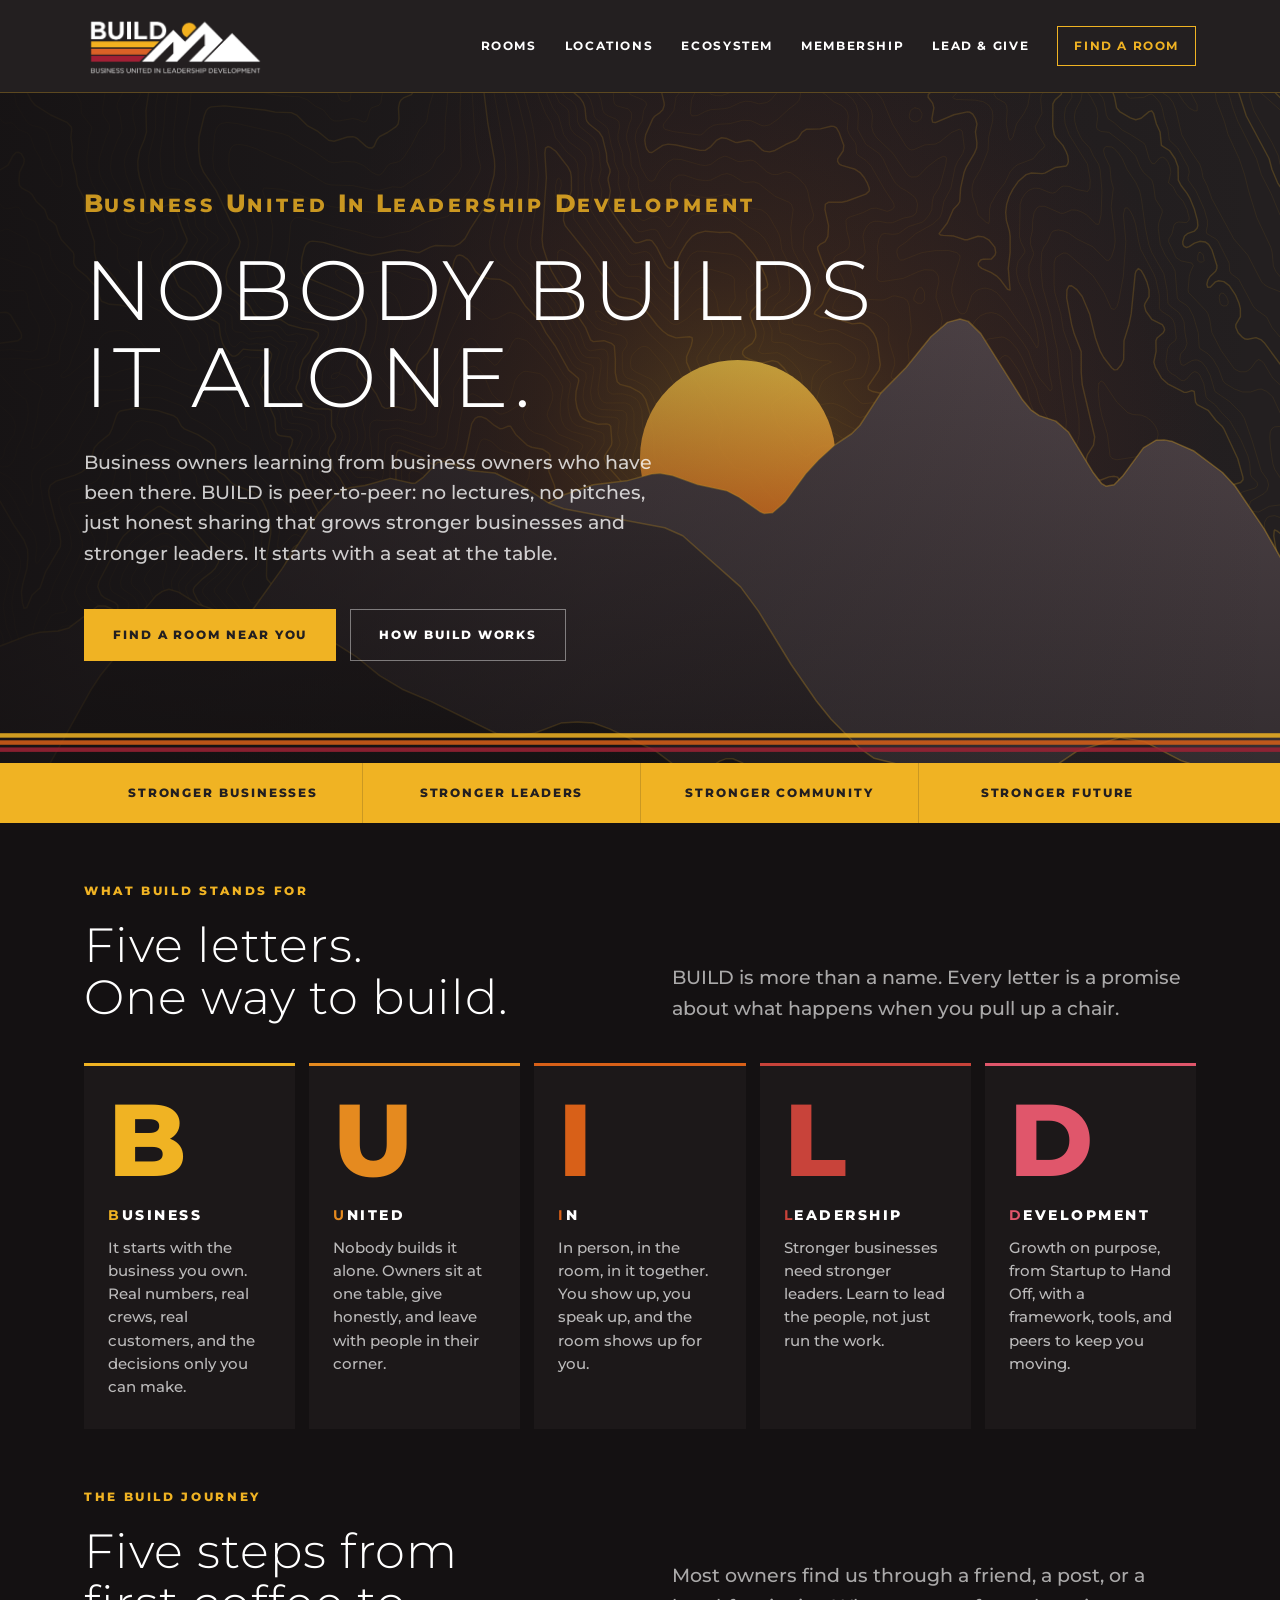
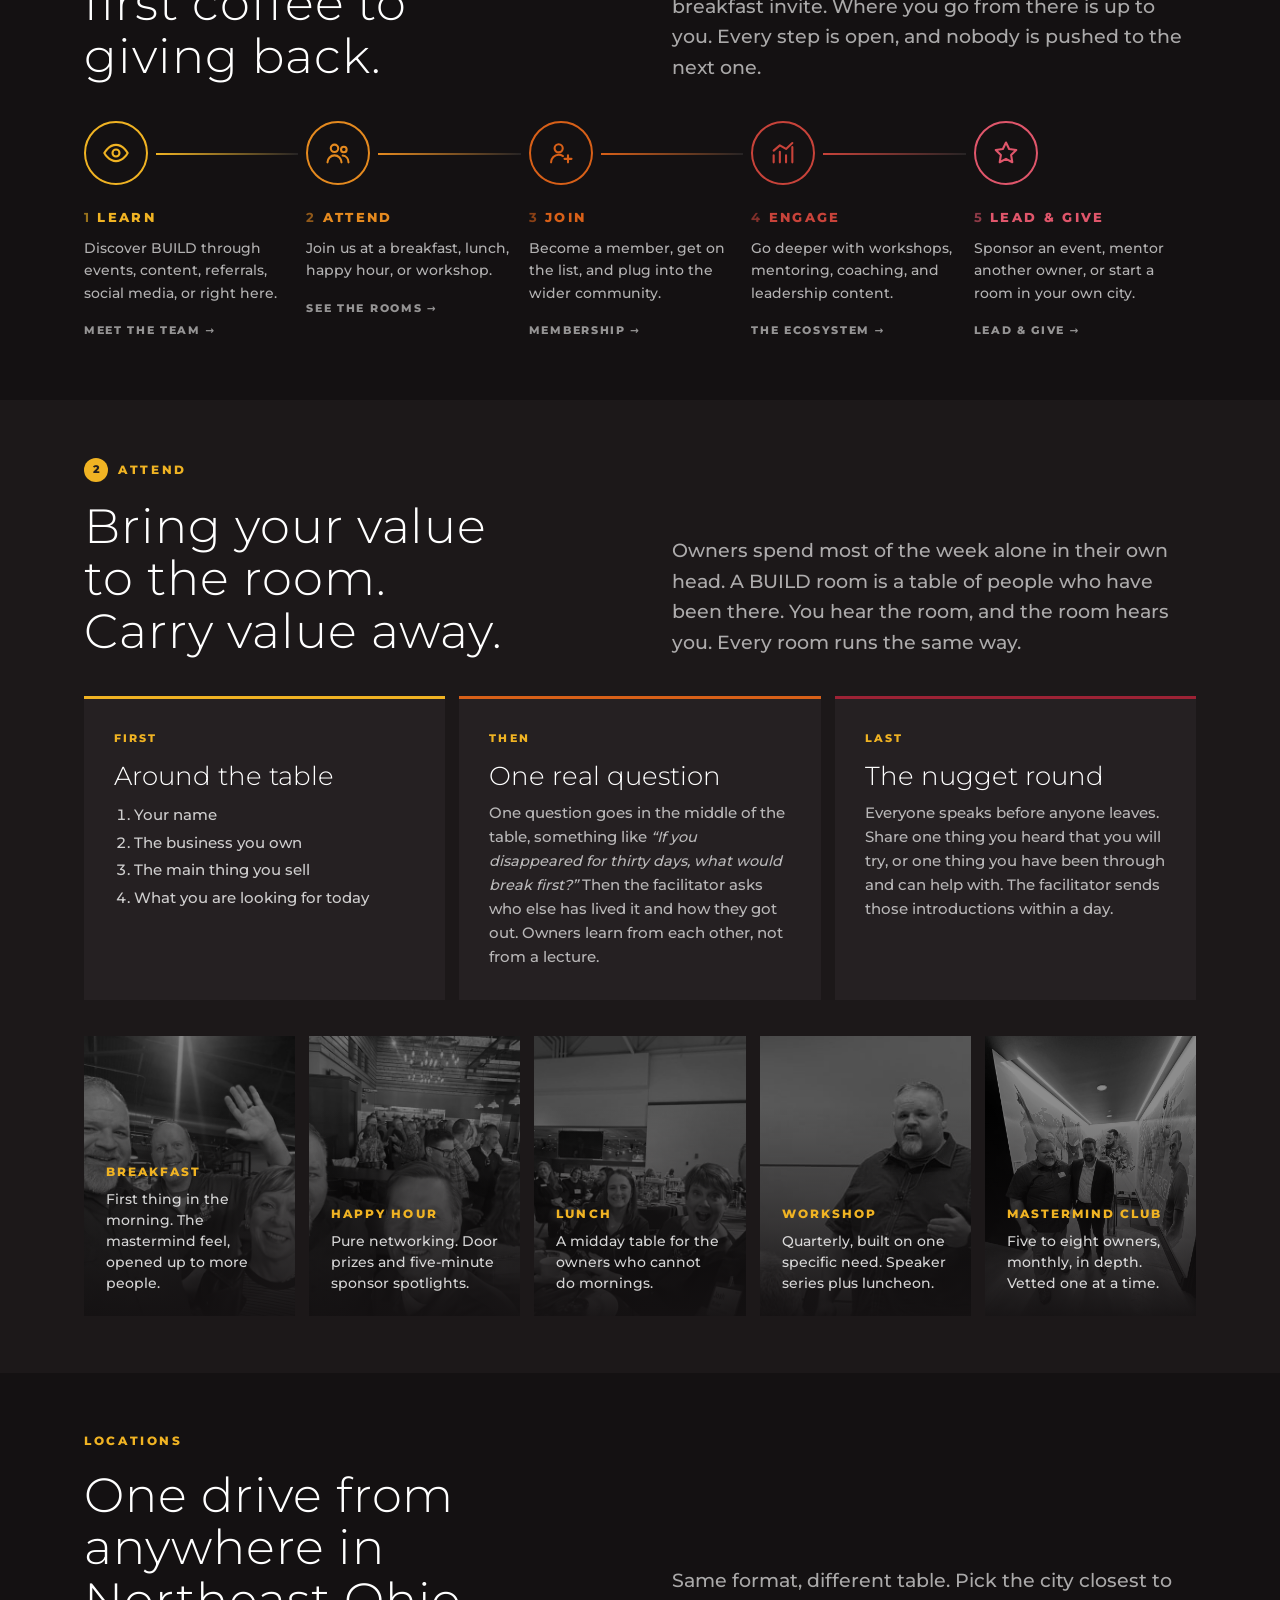
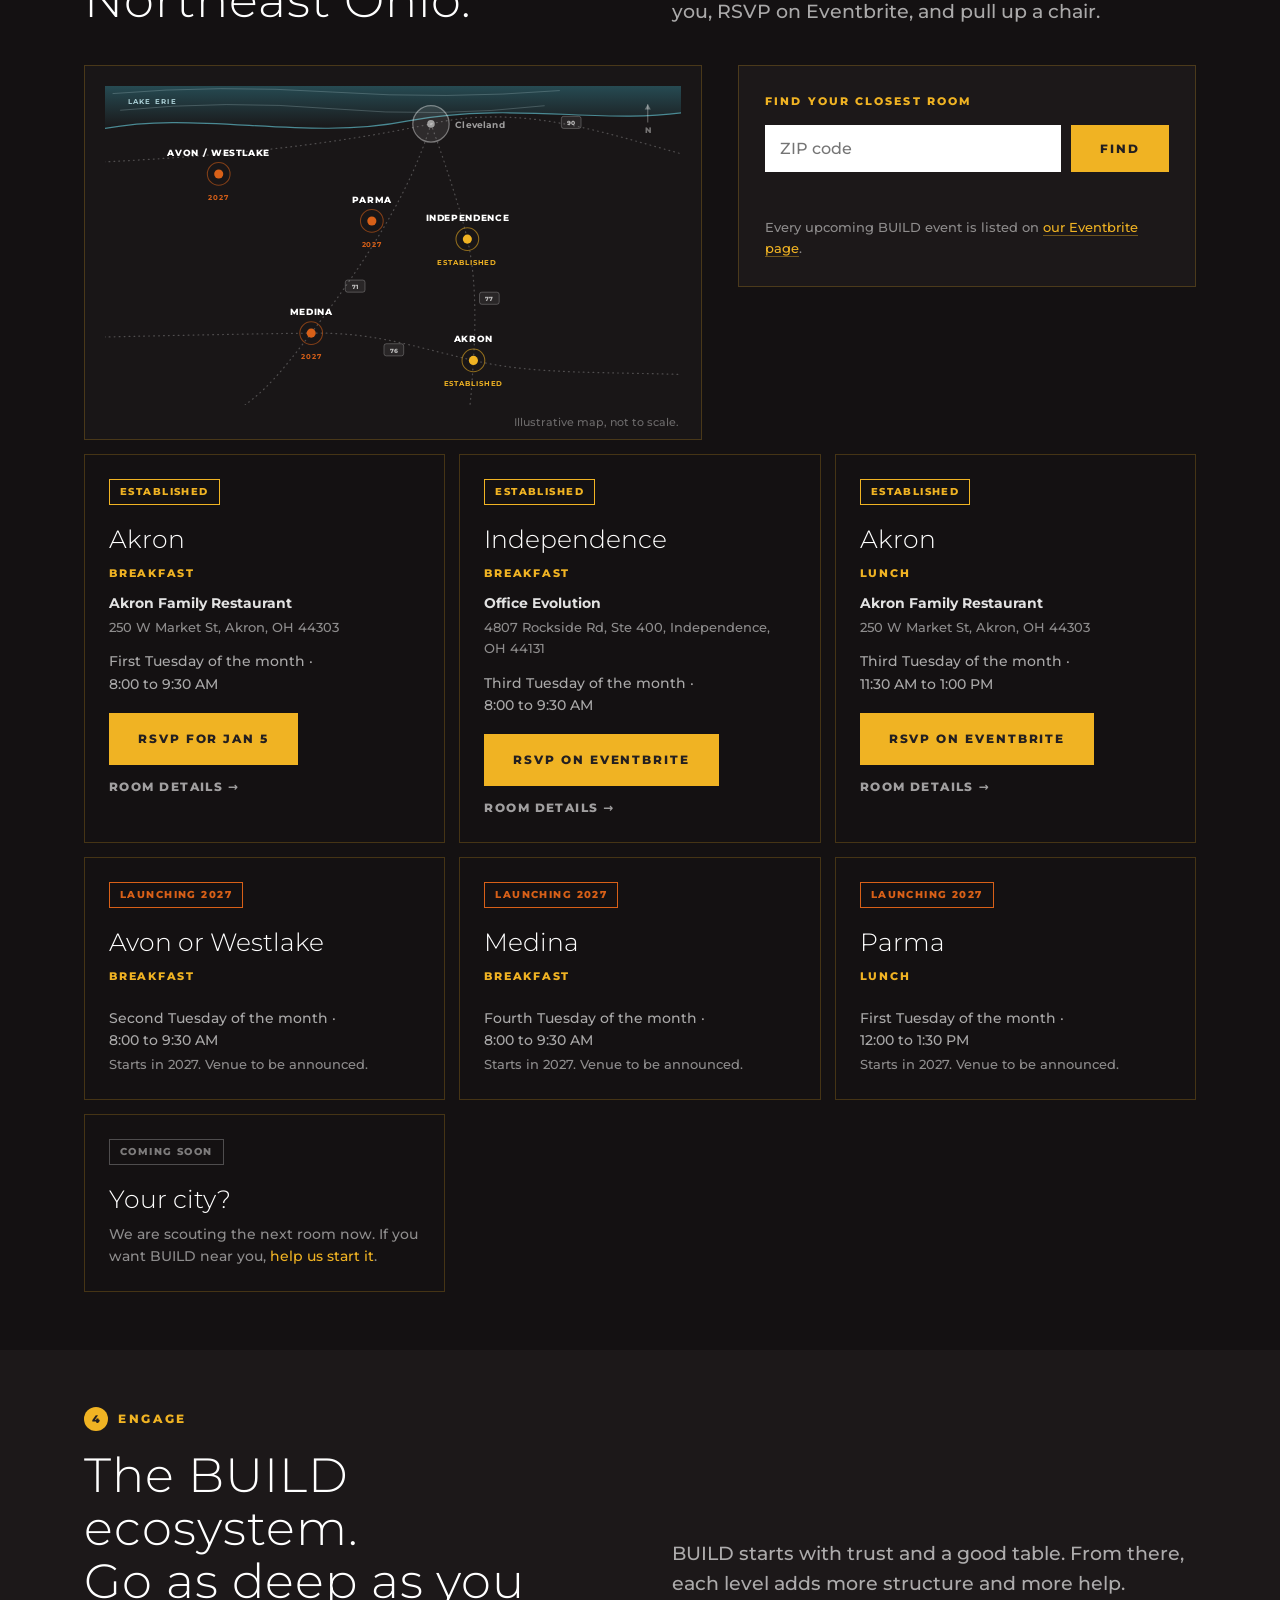
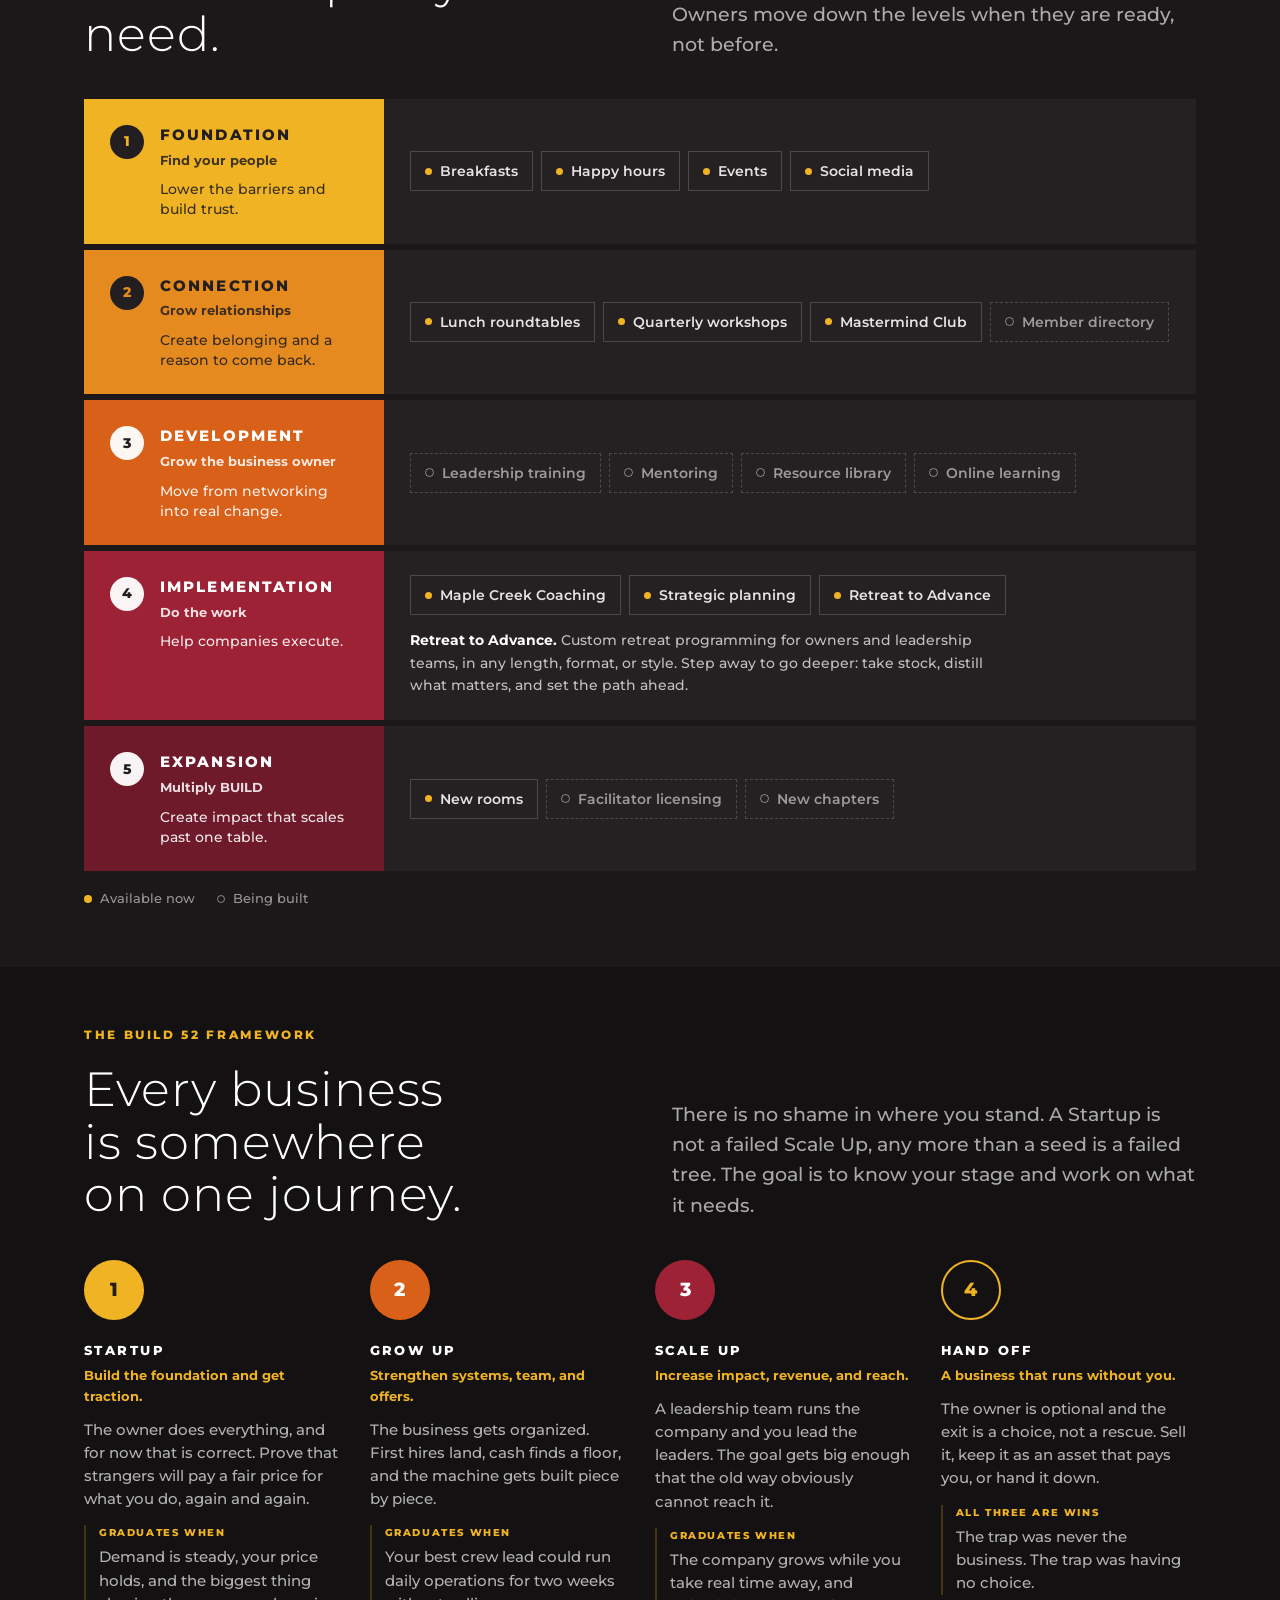
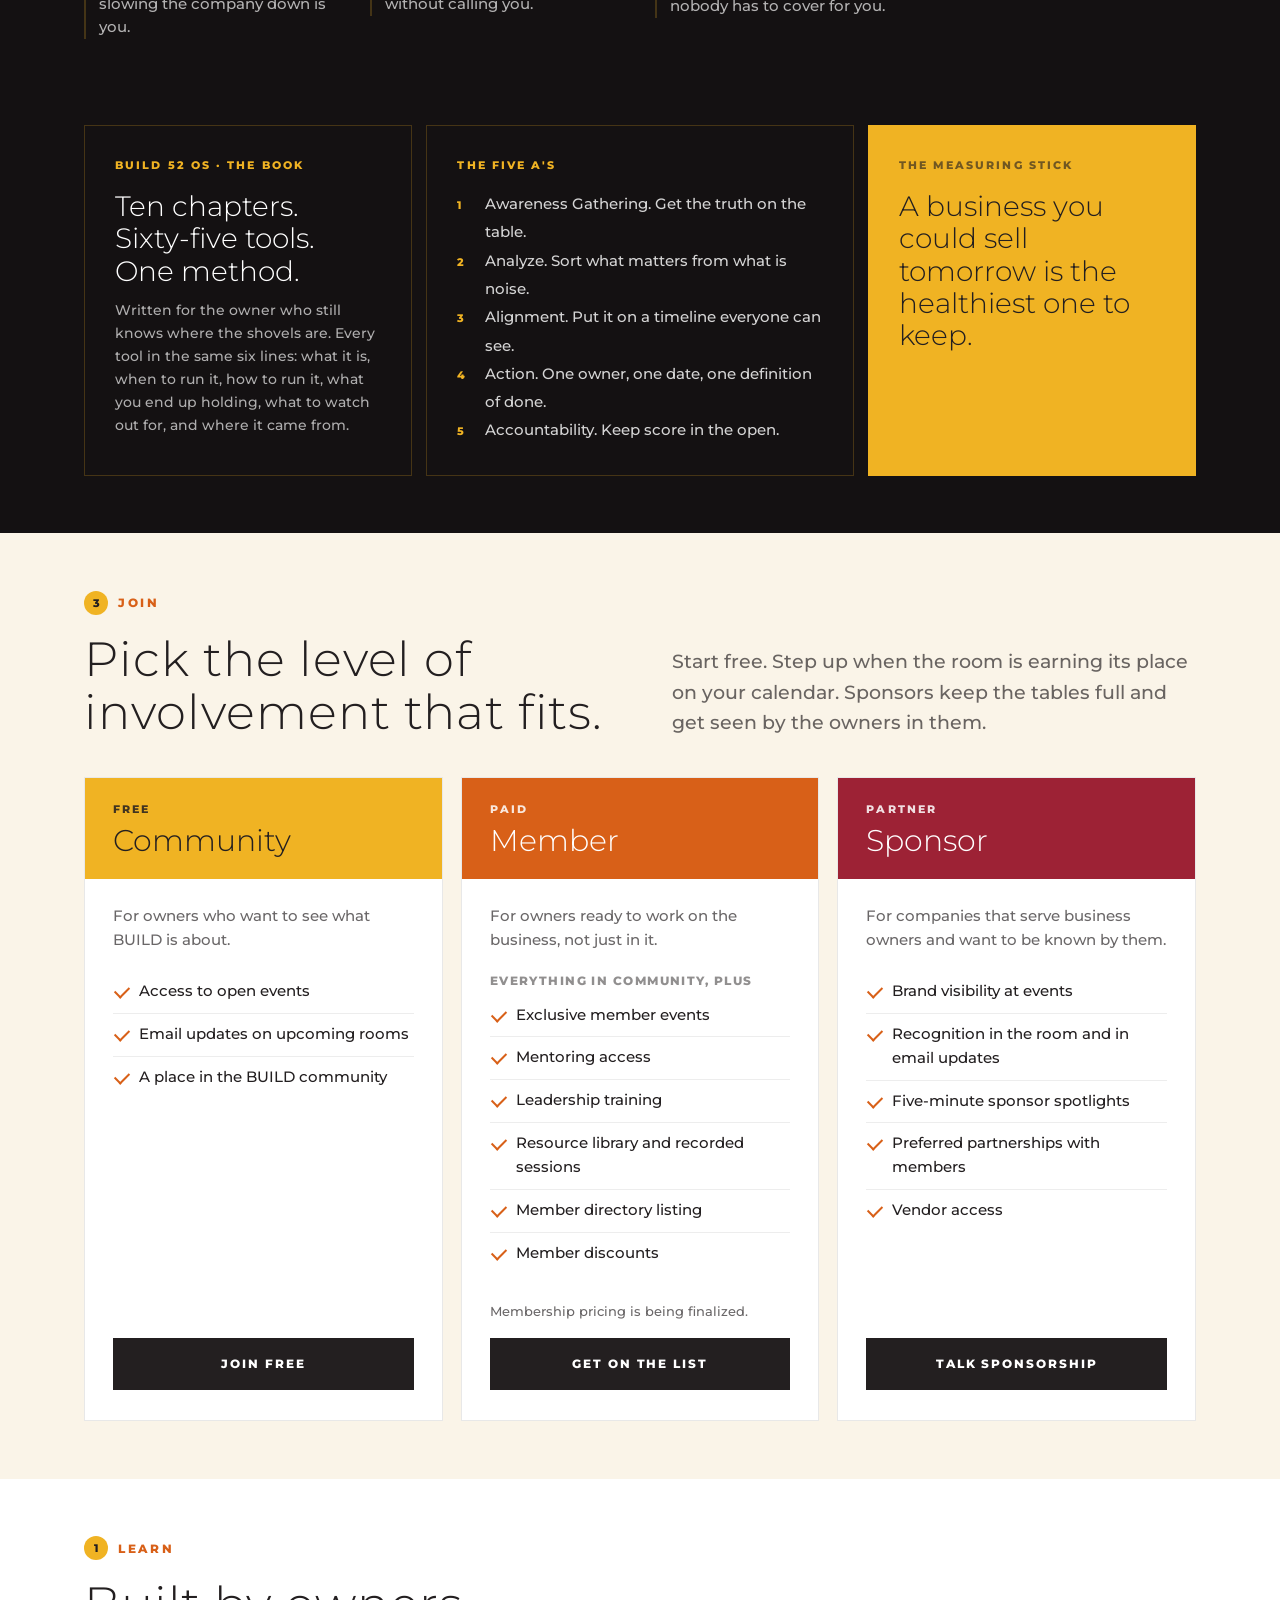
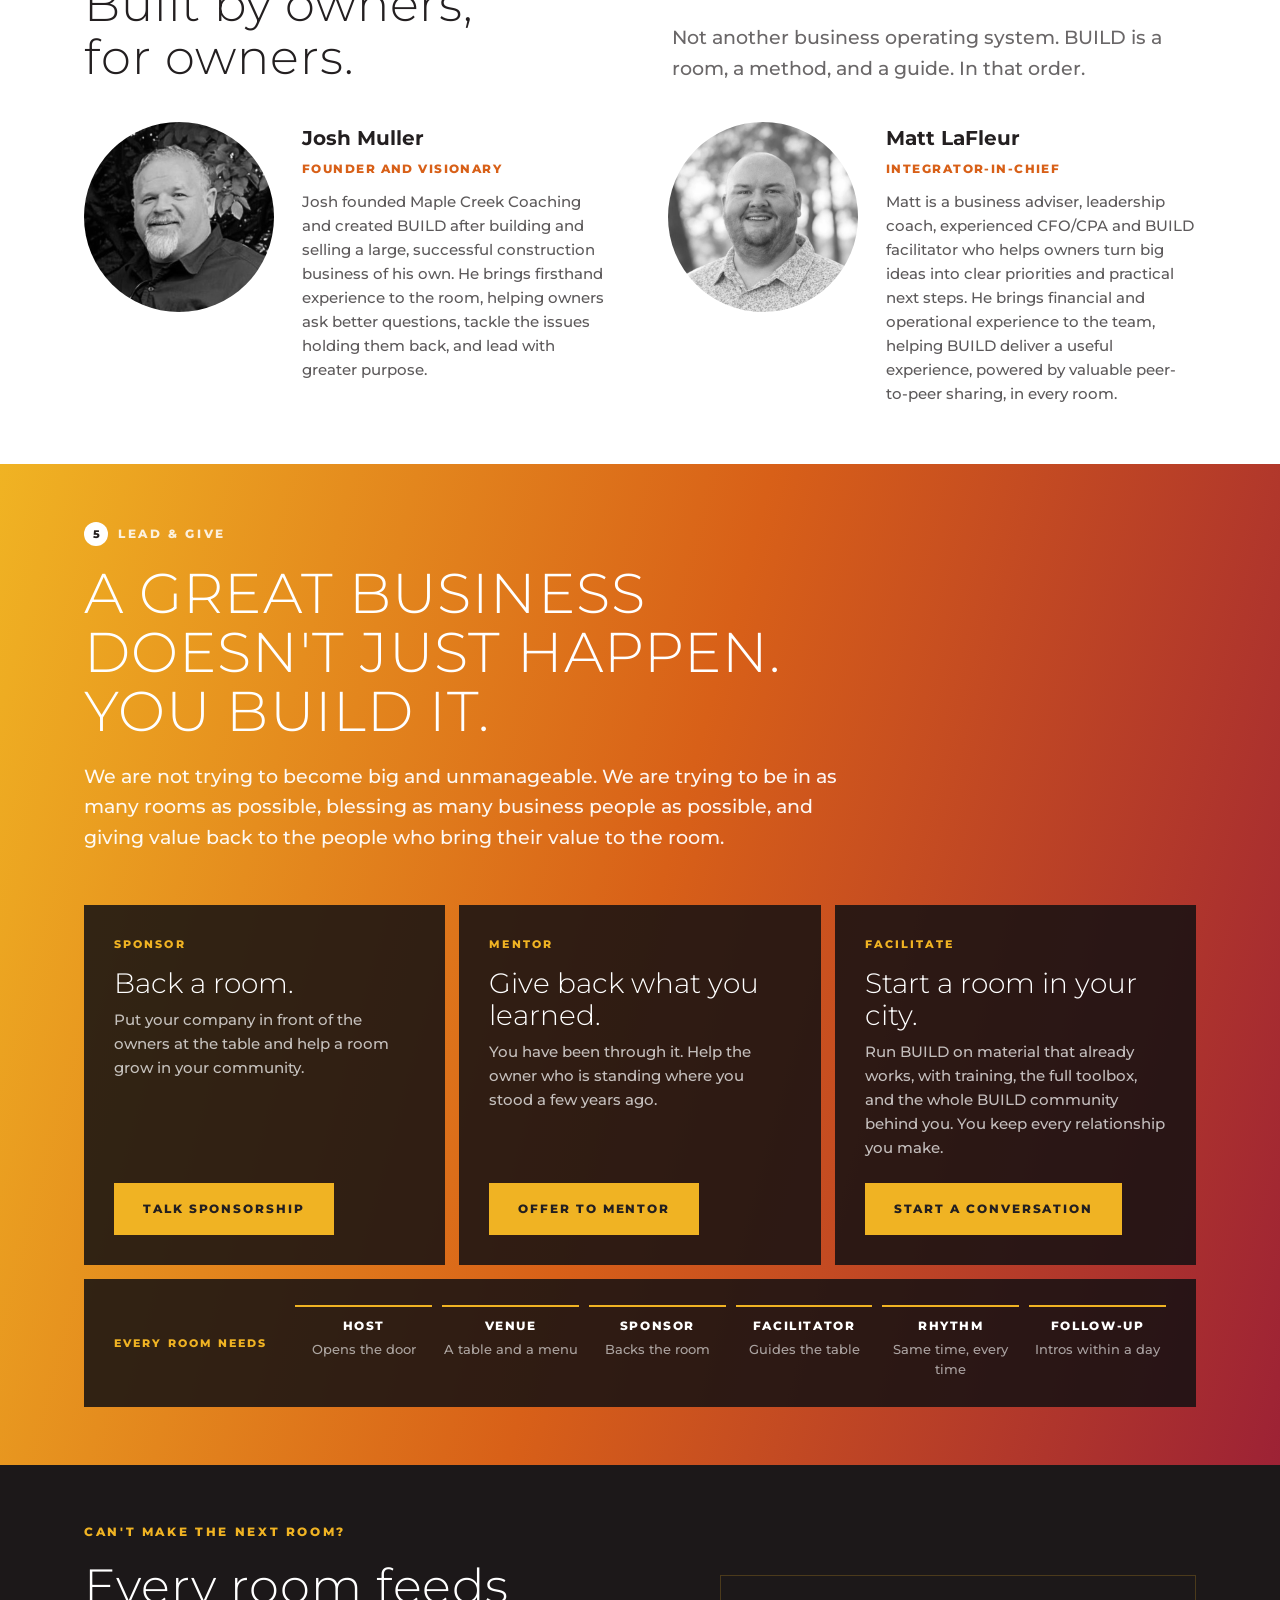
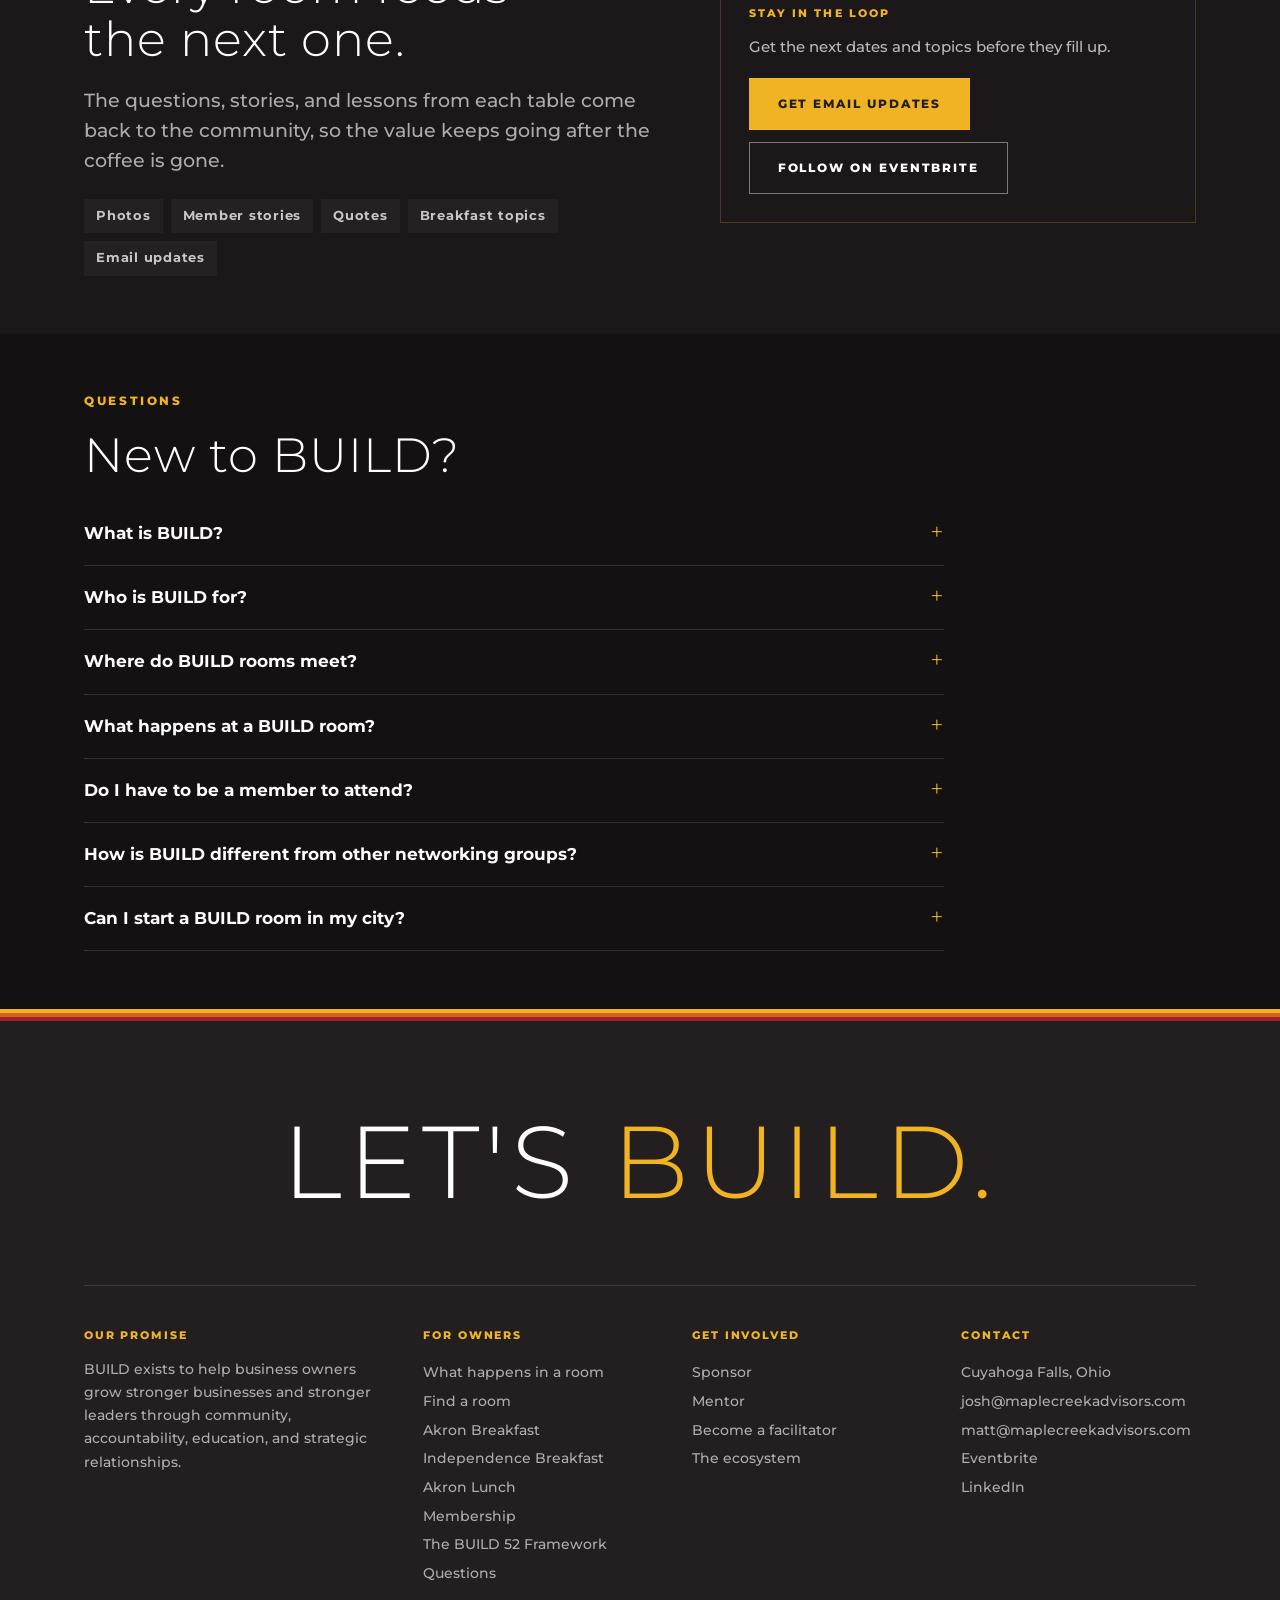
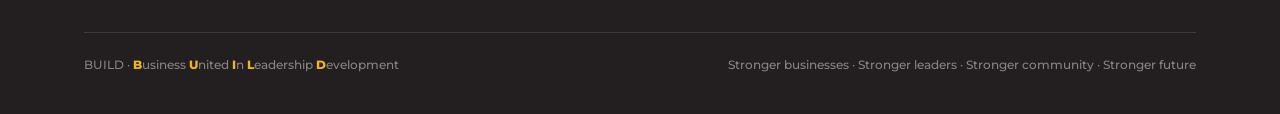
==== commit c676c77f: "Akron Breakfast: dated RSVP buttons for Dec 1 and Jan 5 Dec 1, 2026 links to the Eventbrite series p" ====
--- a/index.html
+++ b/index.html
@@ -422,7 +422,10 @@
         <p class="locvenue">Akron Family Restaurant</p>
         <p class="locaddr">250 W Market St, Akron, OH 44303</p>
         <p class="loctime">First Tuesday of the month · <span class="nowrap">8:00 to 9:30 AM</span></p>
-        <a class="btn" href="https://www.eventbrite.com/o/120744060089">RSVP on Eventbrite</a>
+        <div class="rsvps">
+          <a class="btn" href="https://www.eventbrite.com/e/build-breakfast-akron-tickets-1980485761225" data-until="2026-12-01">RSVP for Dec 1</a>
+          <a class="btn" href="https://buildowners.regfox.com/build-breakfast-akron" data-until="2027-01-05">RSVP for Jan 5</a>
+        </div>
         <a class="more" href="/akron-breakfast/">Room details &rarr;</a>
       </div>
       <div class="loc est" data-city="Independence" data-lat="41.3820" data-lon="-81.6395">
@@ -817,6 +820,12 @@
 </footer>
 
 <script>
+// Dated RSVP buttons hide themselves the day after their event.
+(function(){
+  var d = new Date(), today = d.getFullYear() + '-' + String(d.getMonth()+1).padStart(2,'0') + '-' + String(d.getDate()).padStart(2,'0');
+  document.querySelectorAll('[data-until]').forEach(function(a){ if(a.getAttribute('data-until') < today) a.remove(); });
+  document.querySelectorAll('.rsvps').forEach(function(box){ if(!box.querySelector('a')) box.innerHTML = '<a class="btn" href="https://www.eventbrite.com/o/120744060089">RSVP on Eventbrite</a>'; });
+})();
 (function(){
   var form = document.getElementById('zipForm');
   var input = document.getElementById('zipInput');
--- a/assets/site.css
+++ b/assets/site.css
@@ -447,3 +447,6 @@
 @media (max-width:860px){.chipnote{scroll-margin-top:190px}}
 
 .nowrap{white-space:nowrap}
+.rsvps{display:flex;flex-wrap:wrap;gap:10px}
+.loc .rsvps{margin-top:18px}
+.loc .rsvps .btn{margin-top:0}
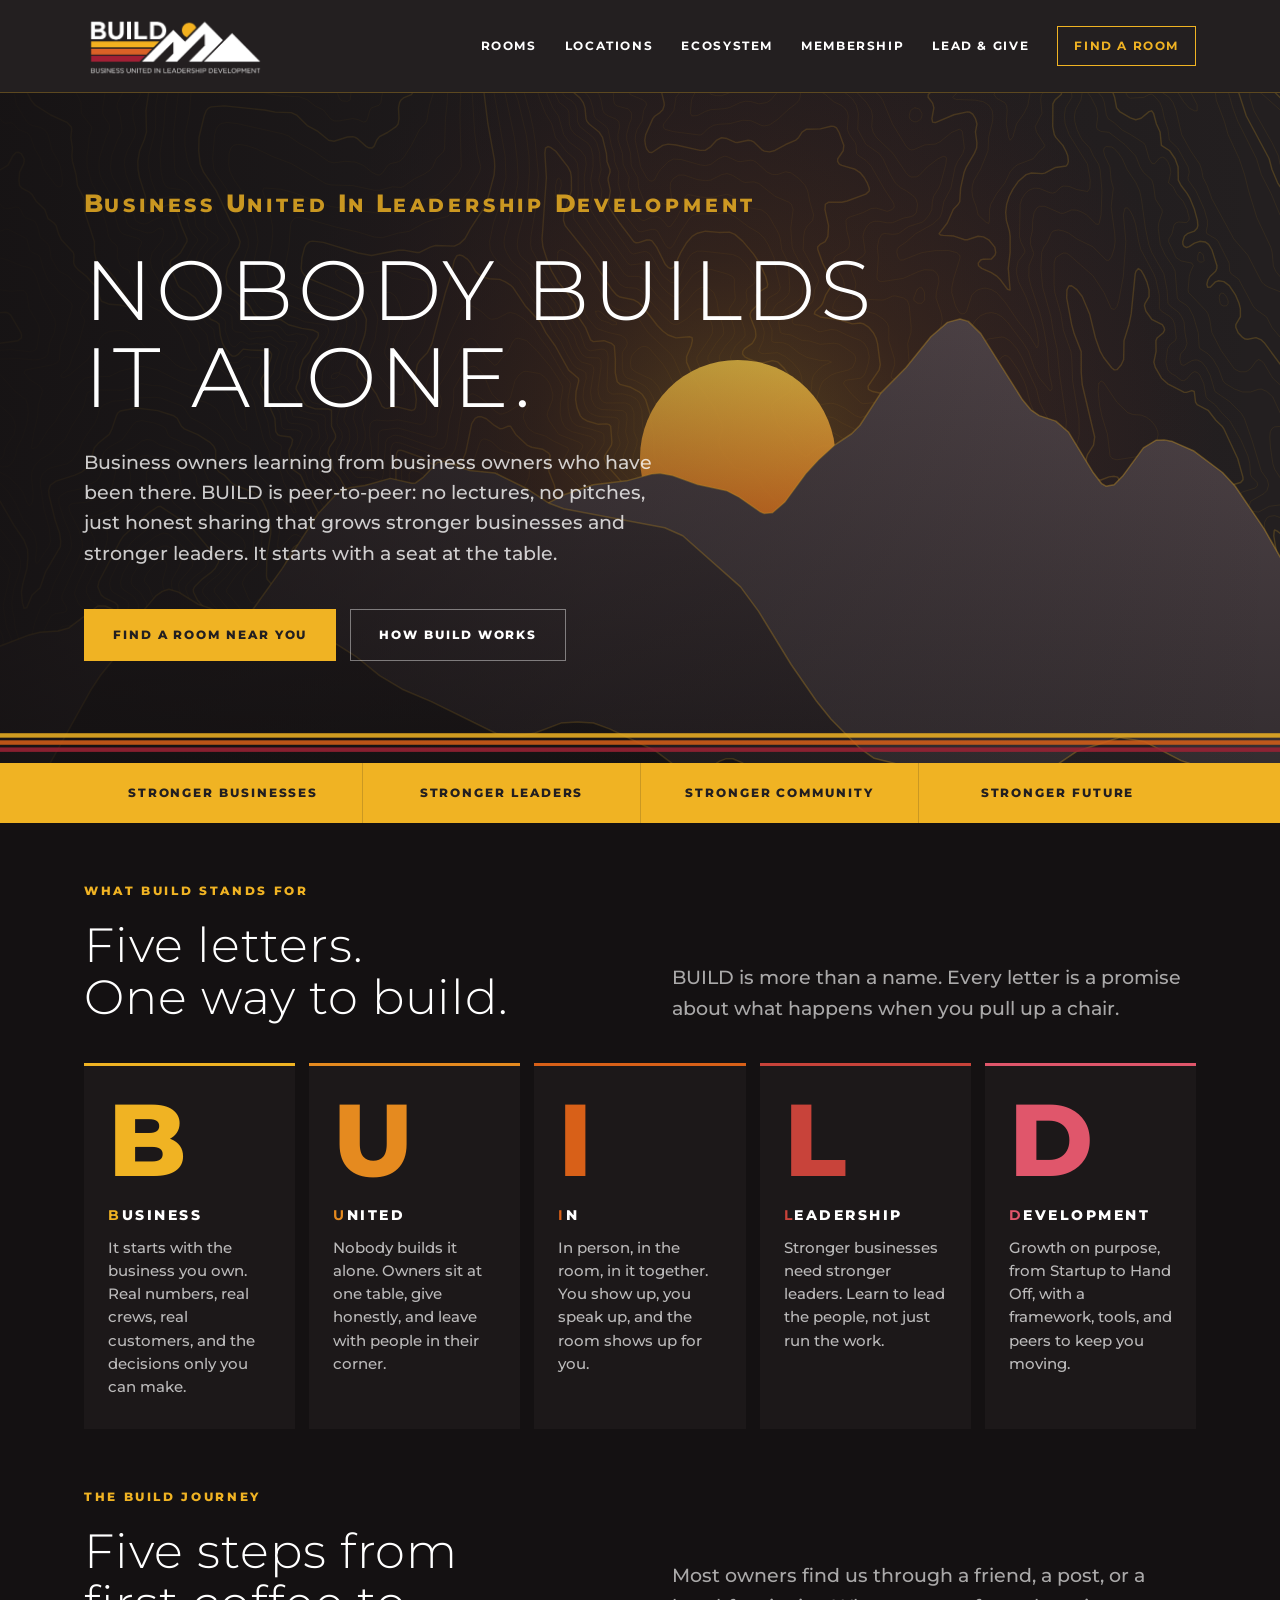
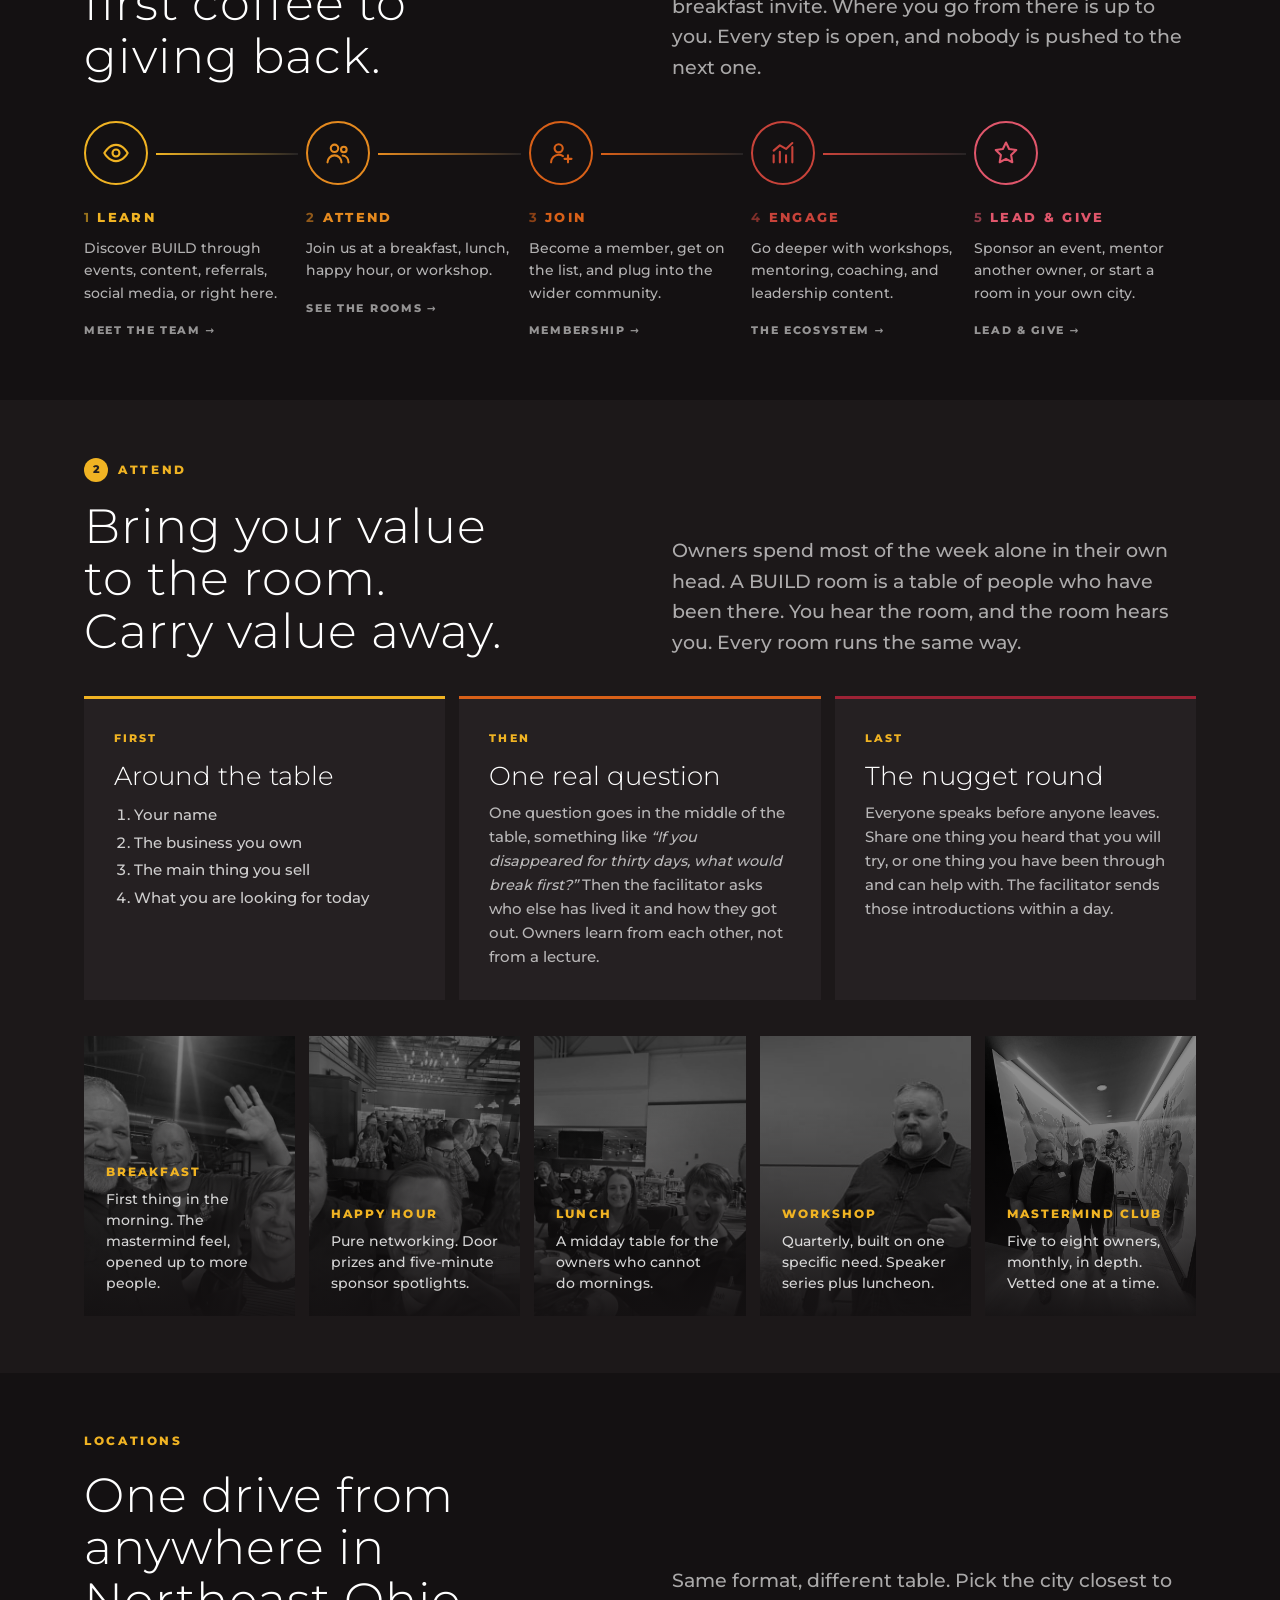
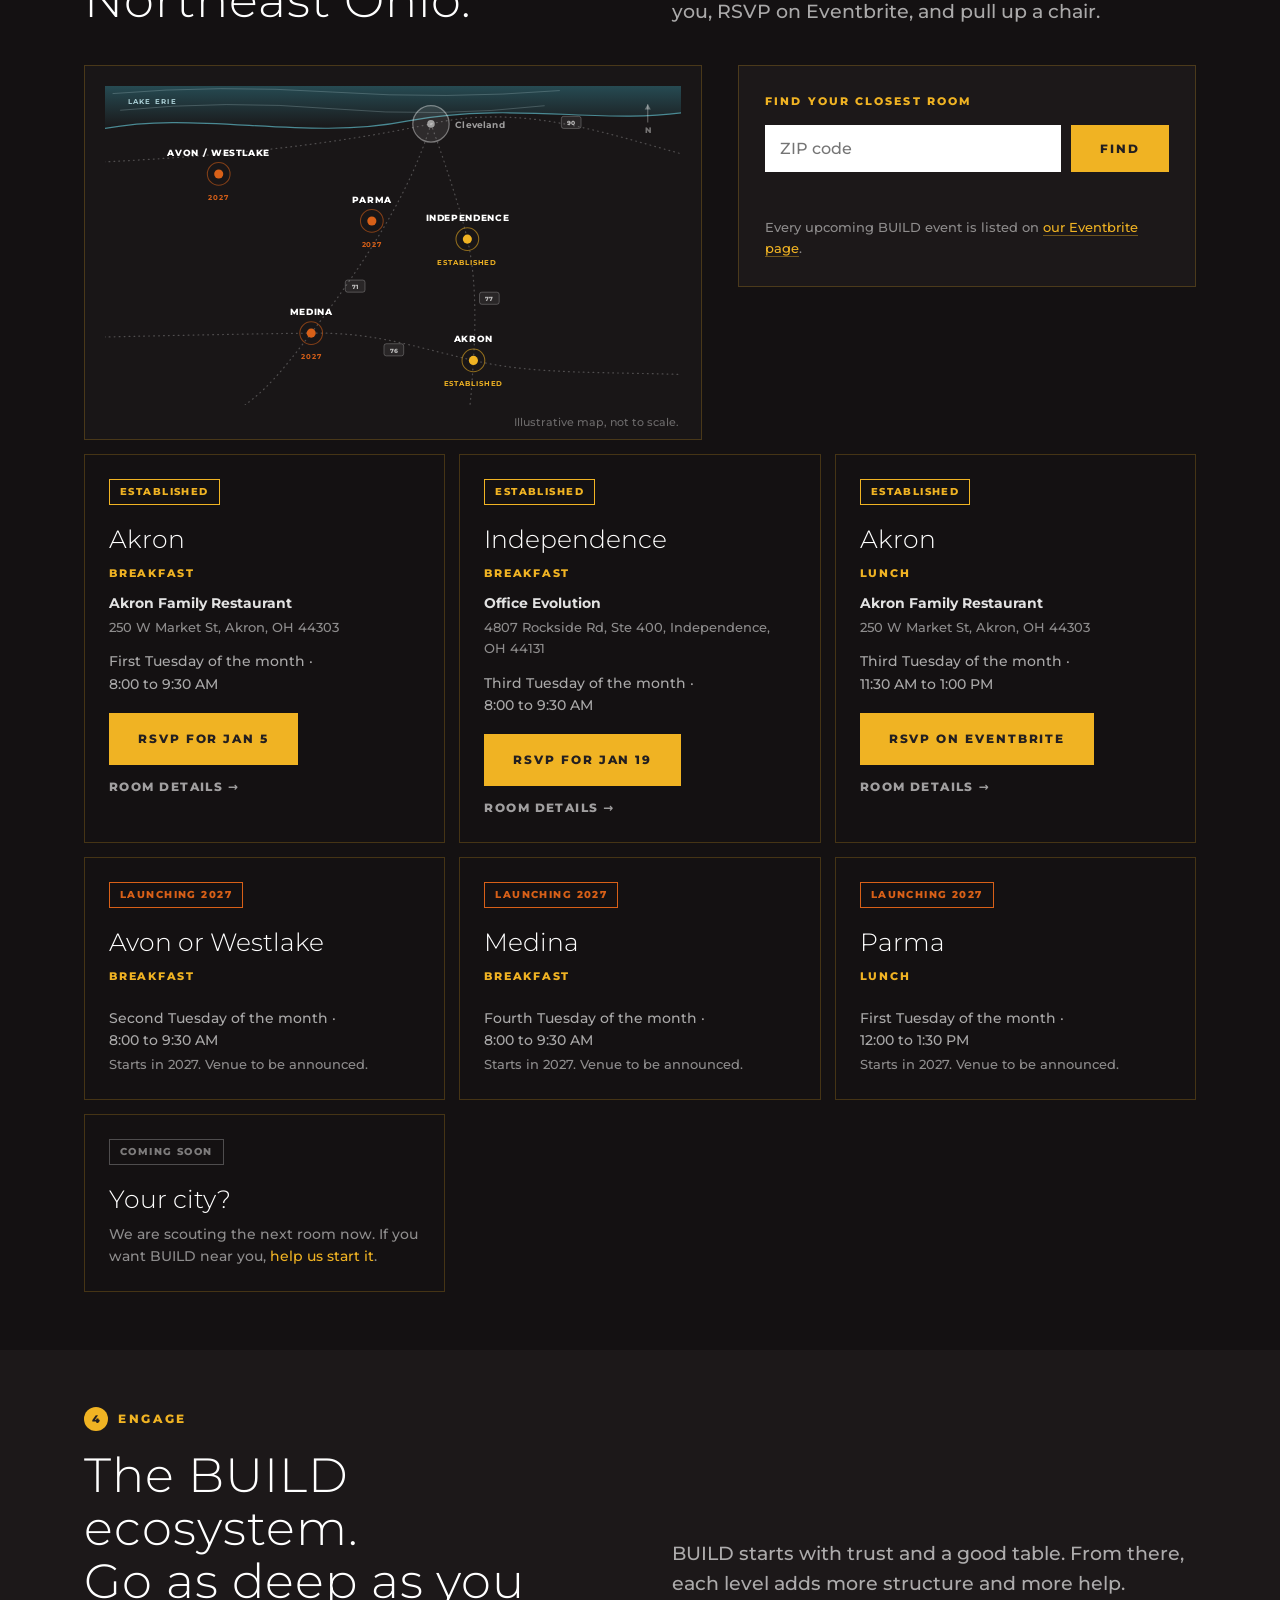
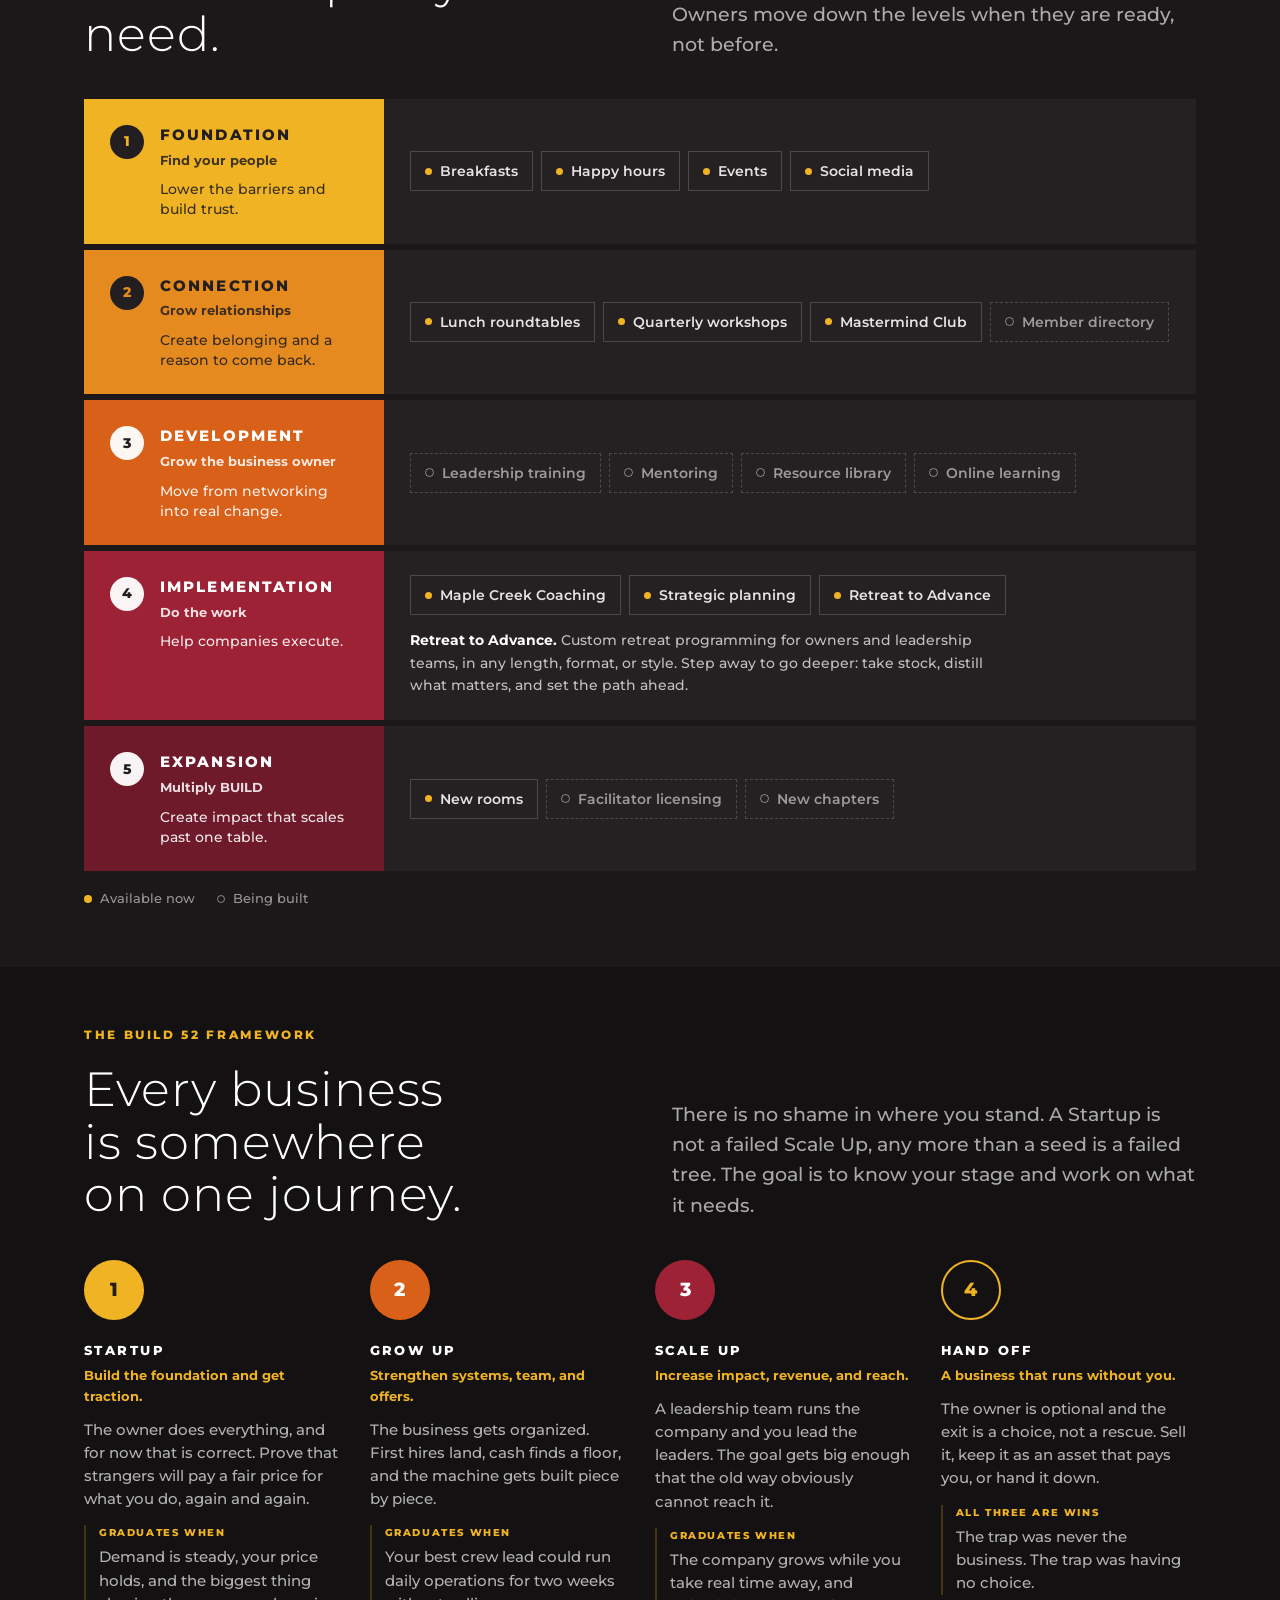
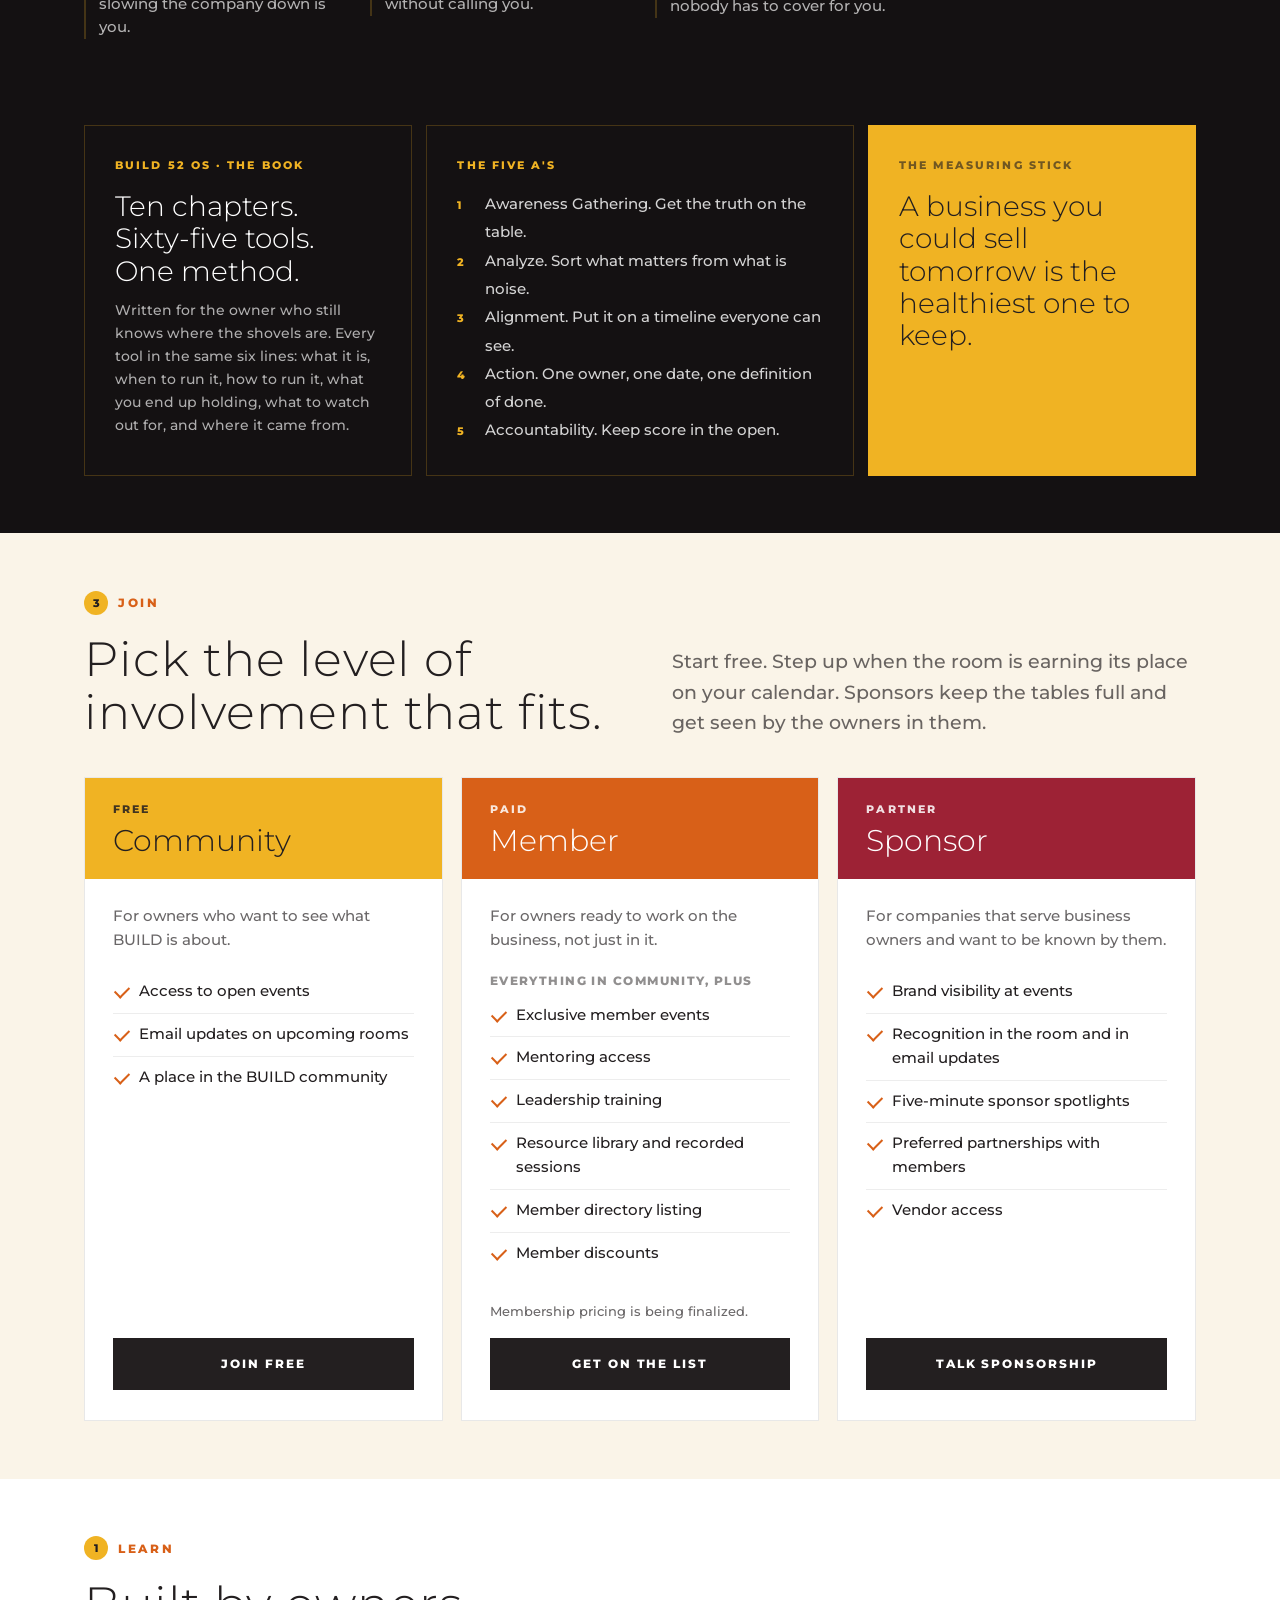
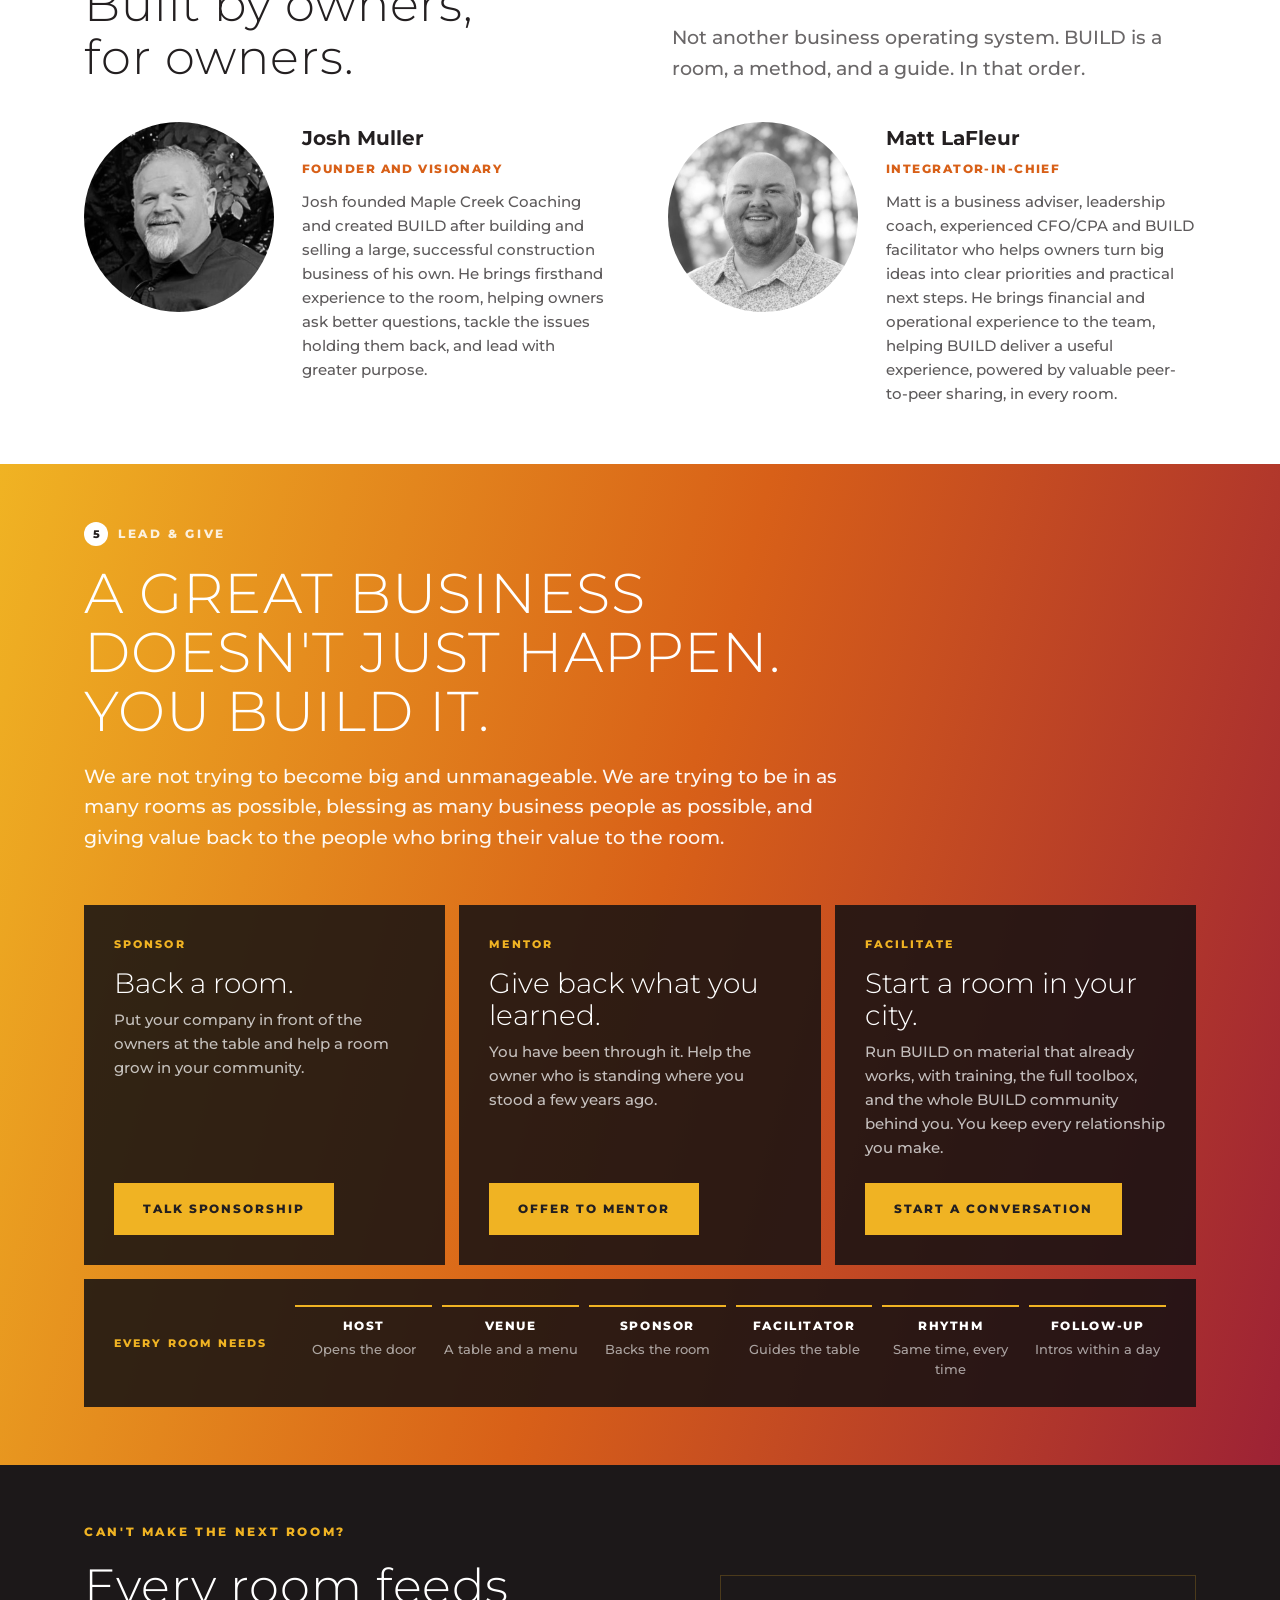
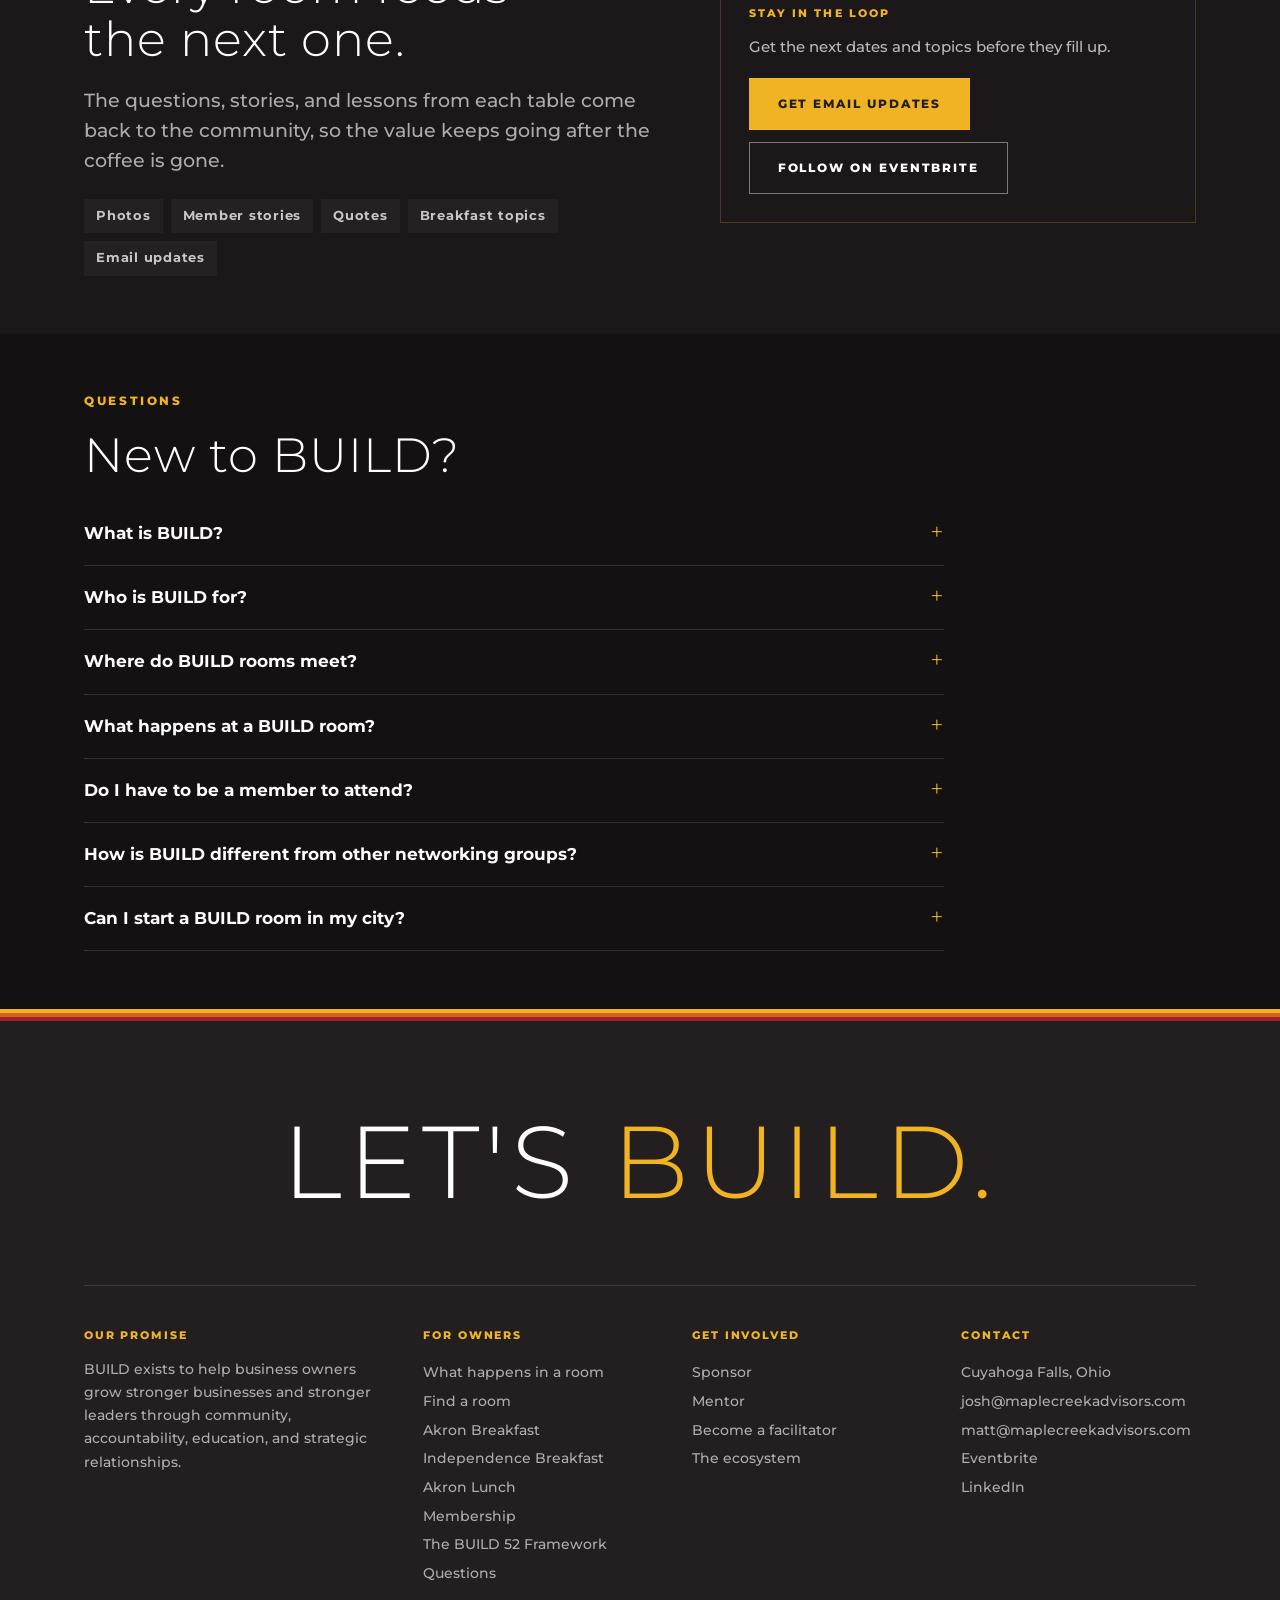
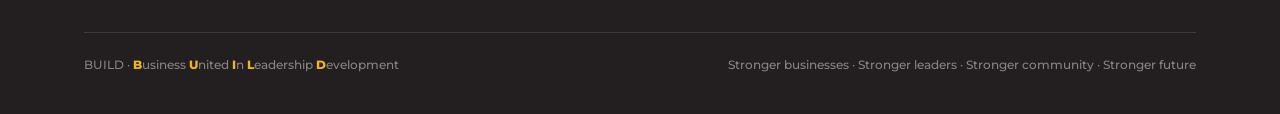
==== commit 3e3119bd: "Independence Breakfast: RSVP button for Jan 19, 2027 (RegFox) Co-Authored-By: Claude Opus 5.5 <norep" ====
--- a/index.html
+++ b/index.html
@@ -435,7 +435,9 @@
         <p class="locvenue">Office Evolution</p>
         <p class="locaddr">4807 Rockside Rd, Ste 400, Independence, OH 44131</p>
         <p class="loctime">Third Tuesday of the month · <span class="nowrap">8:00 to 9:30 AM</span></p>
-        <a class="btn" href="https://www.eventbrite.com/o/120744060089">RSVP on Eventbrite</a>
+        <div class="rsvps">
+          <a class="btn" href="https://buildowners.regfox.com/build-breakfast-independence" data-until="2027-01-19">RSVP for Jan 19</a>
+        </div>
         <a class="more" href="/independence-breakfast/">Room details &rarr;</a>
       </div>
       <div class="loc est">
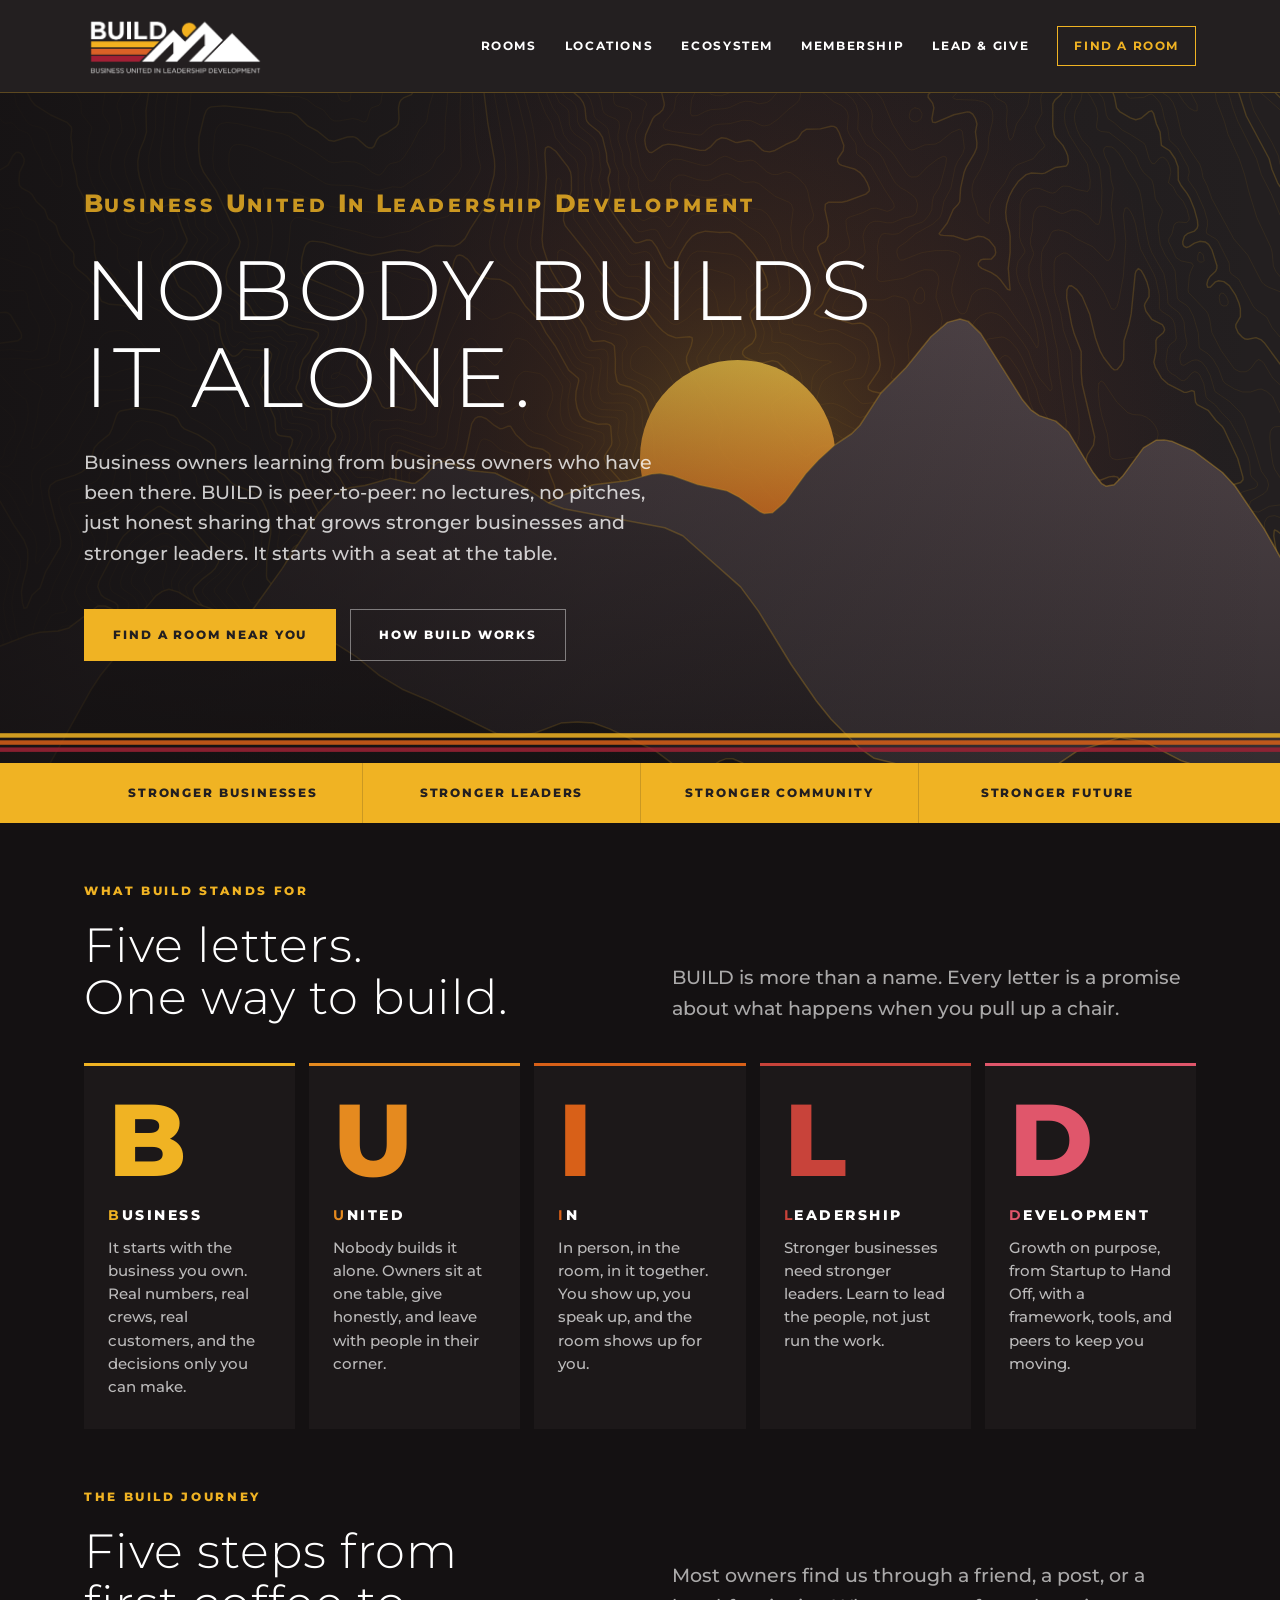
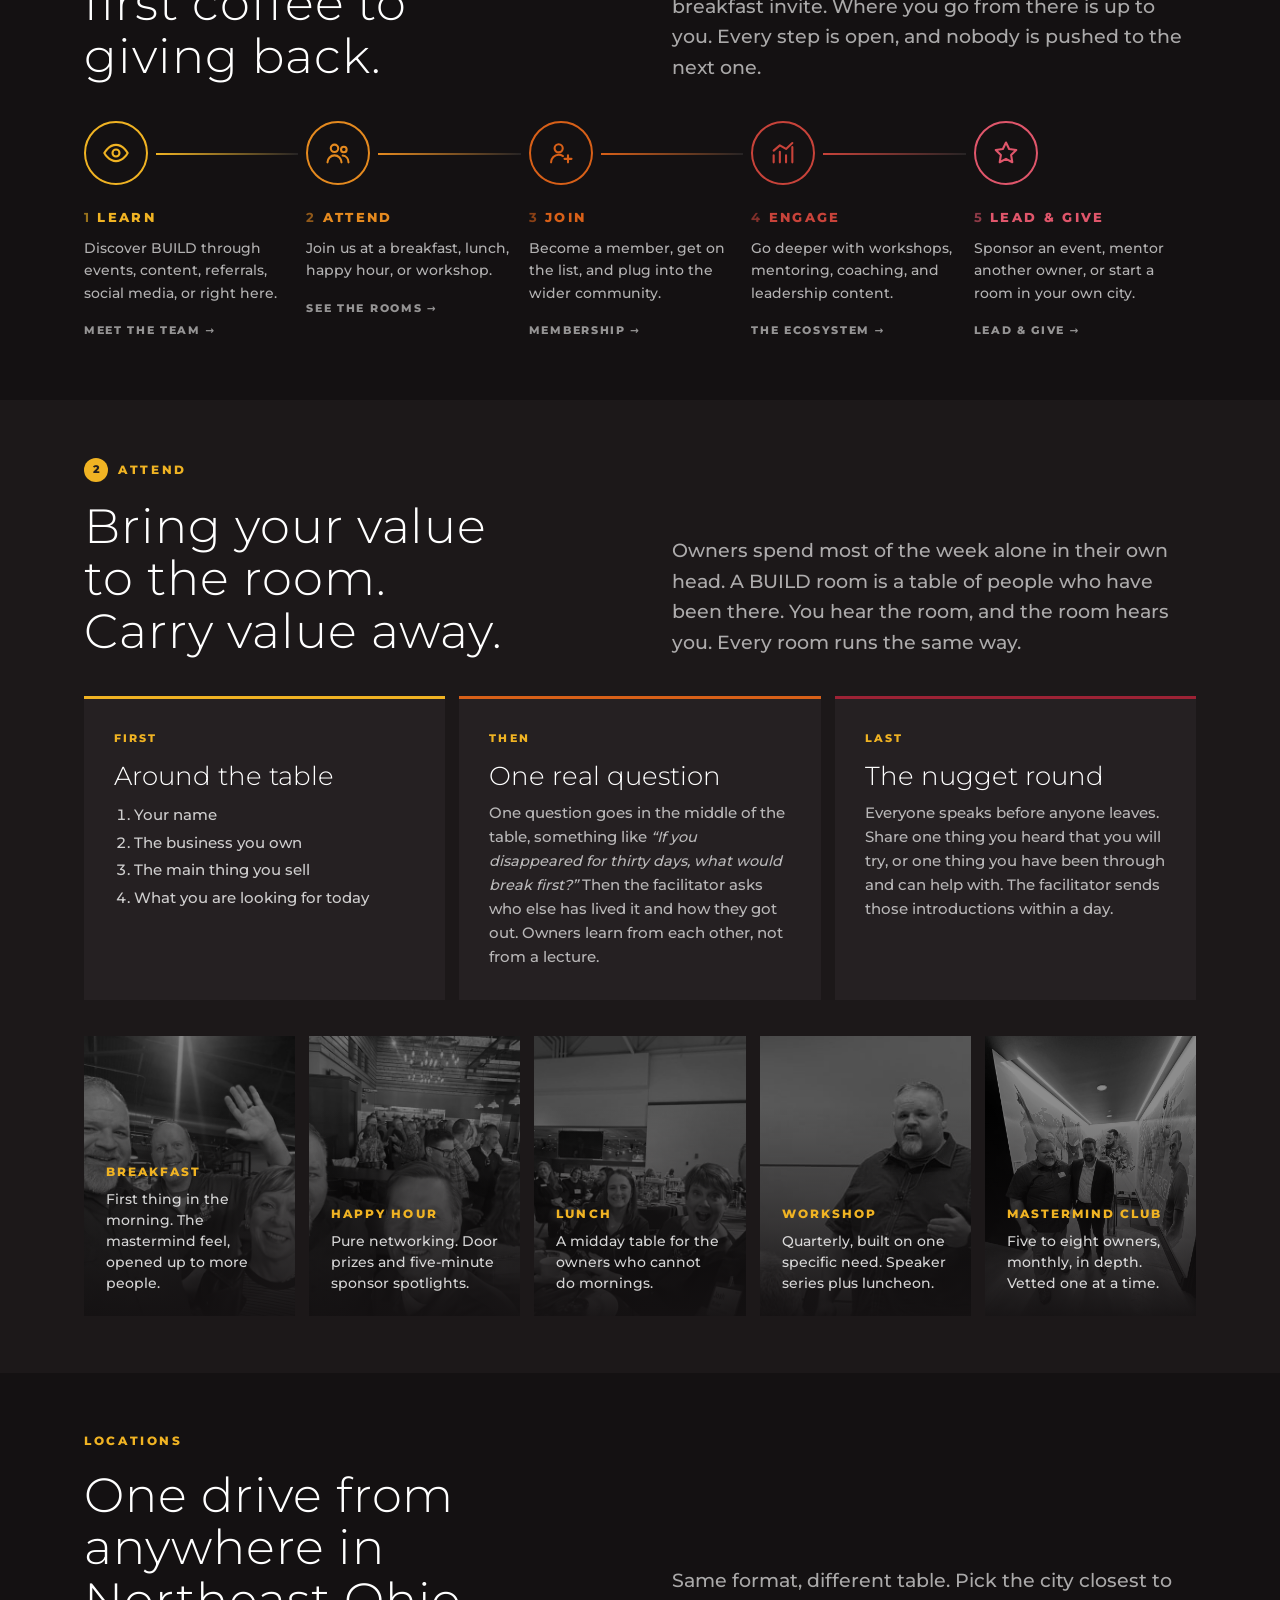
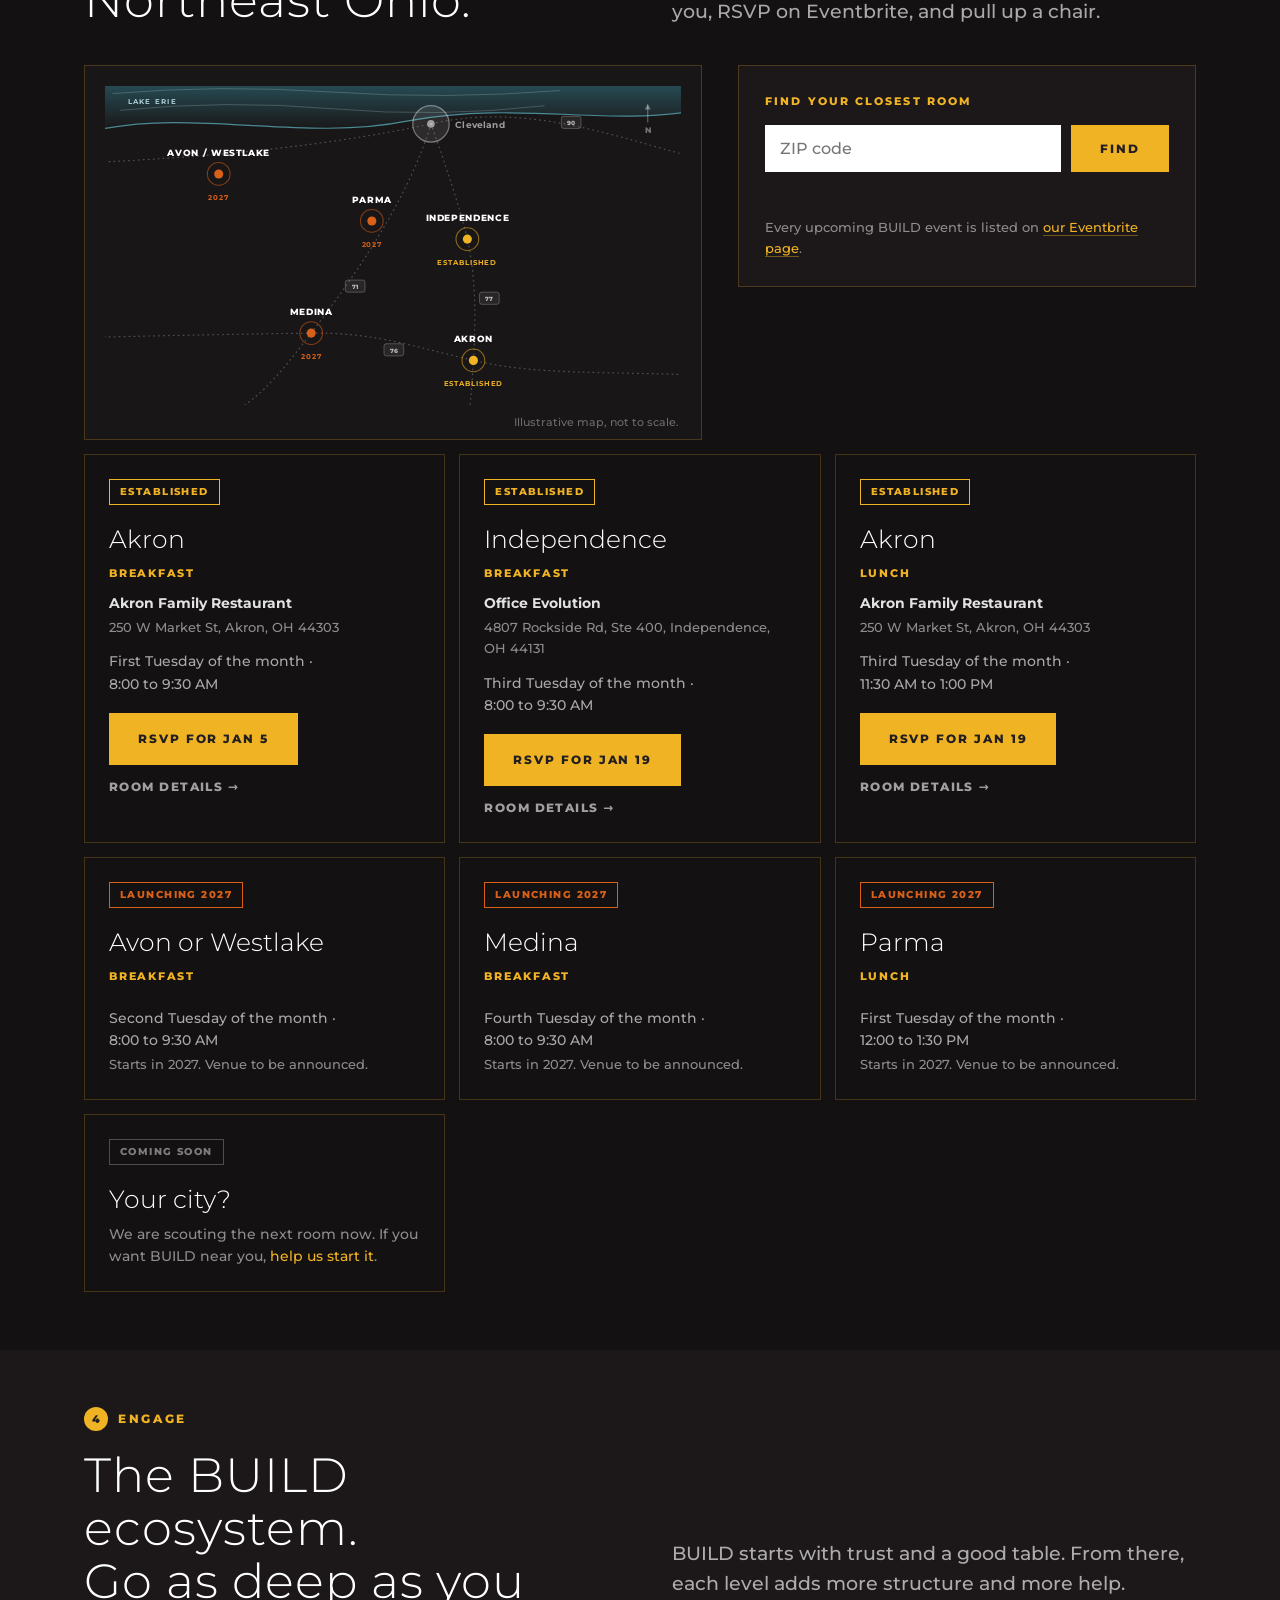
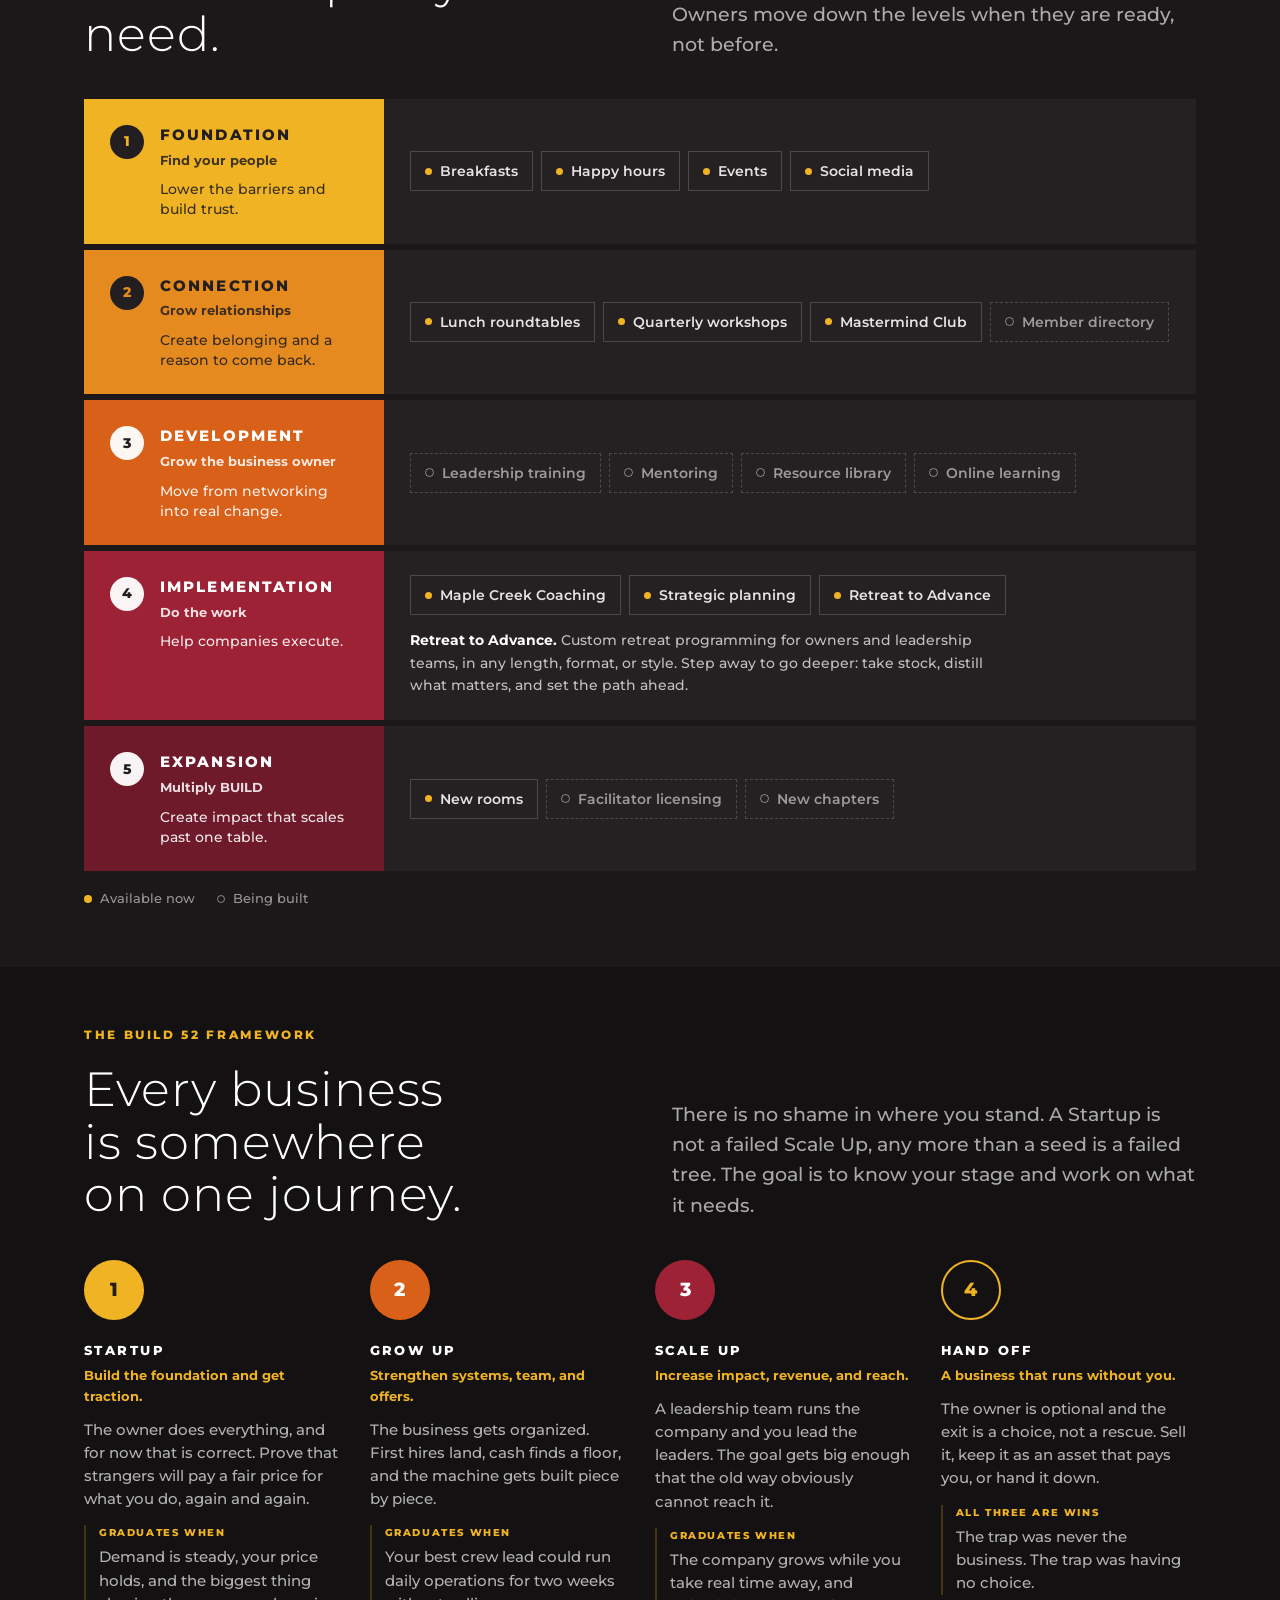
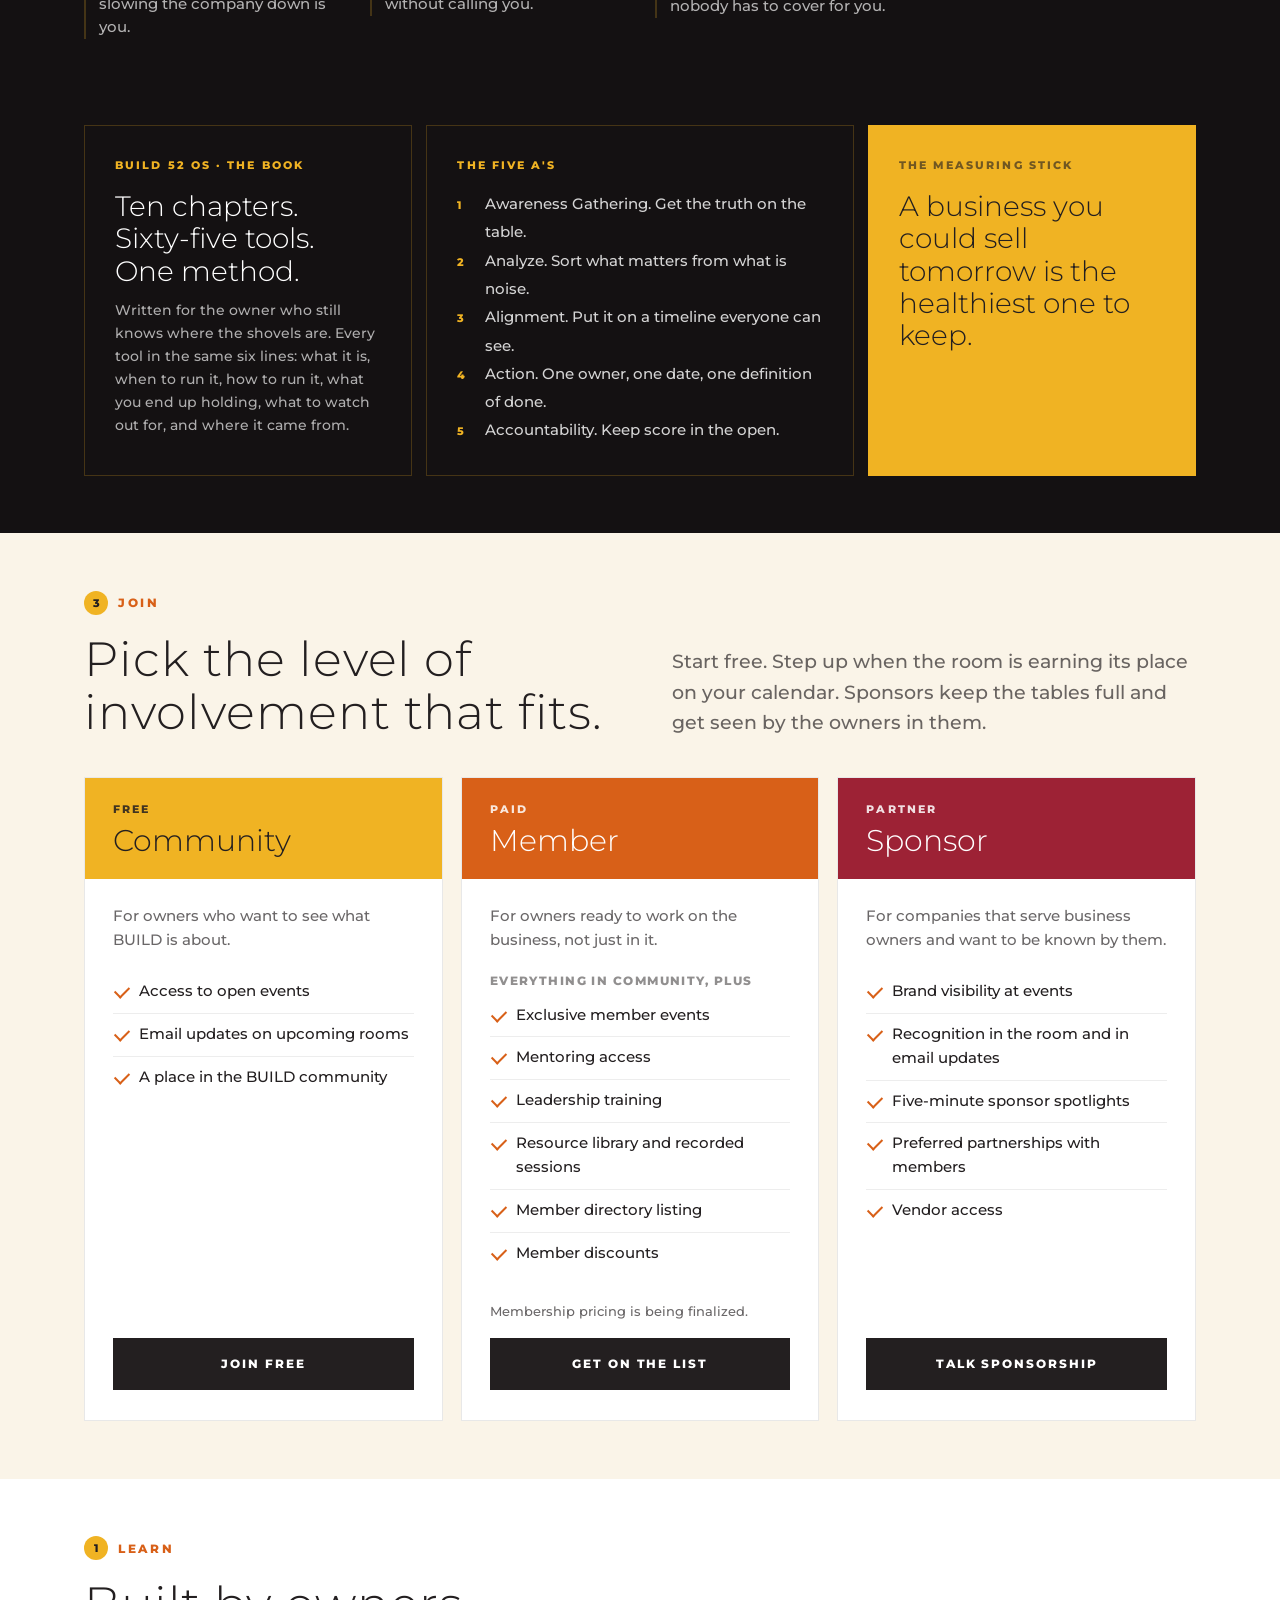
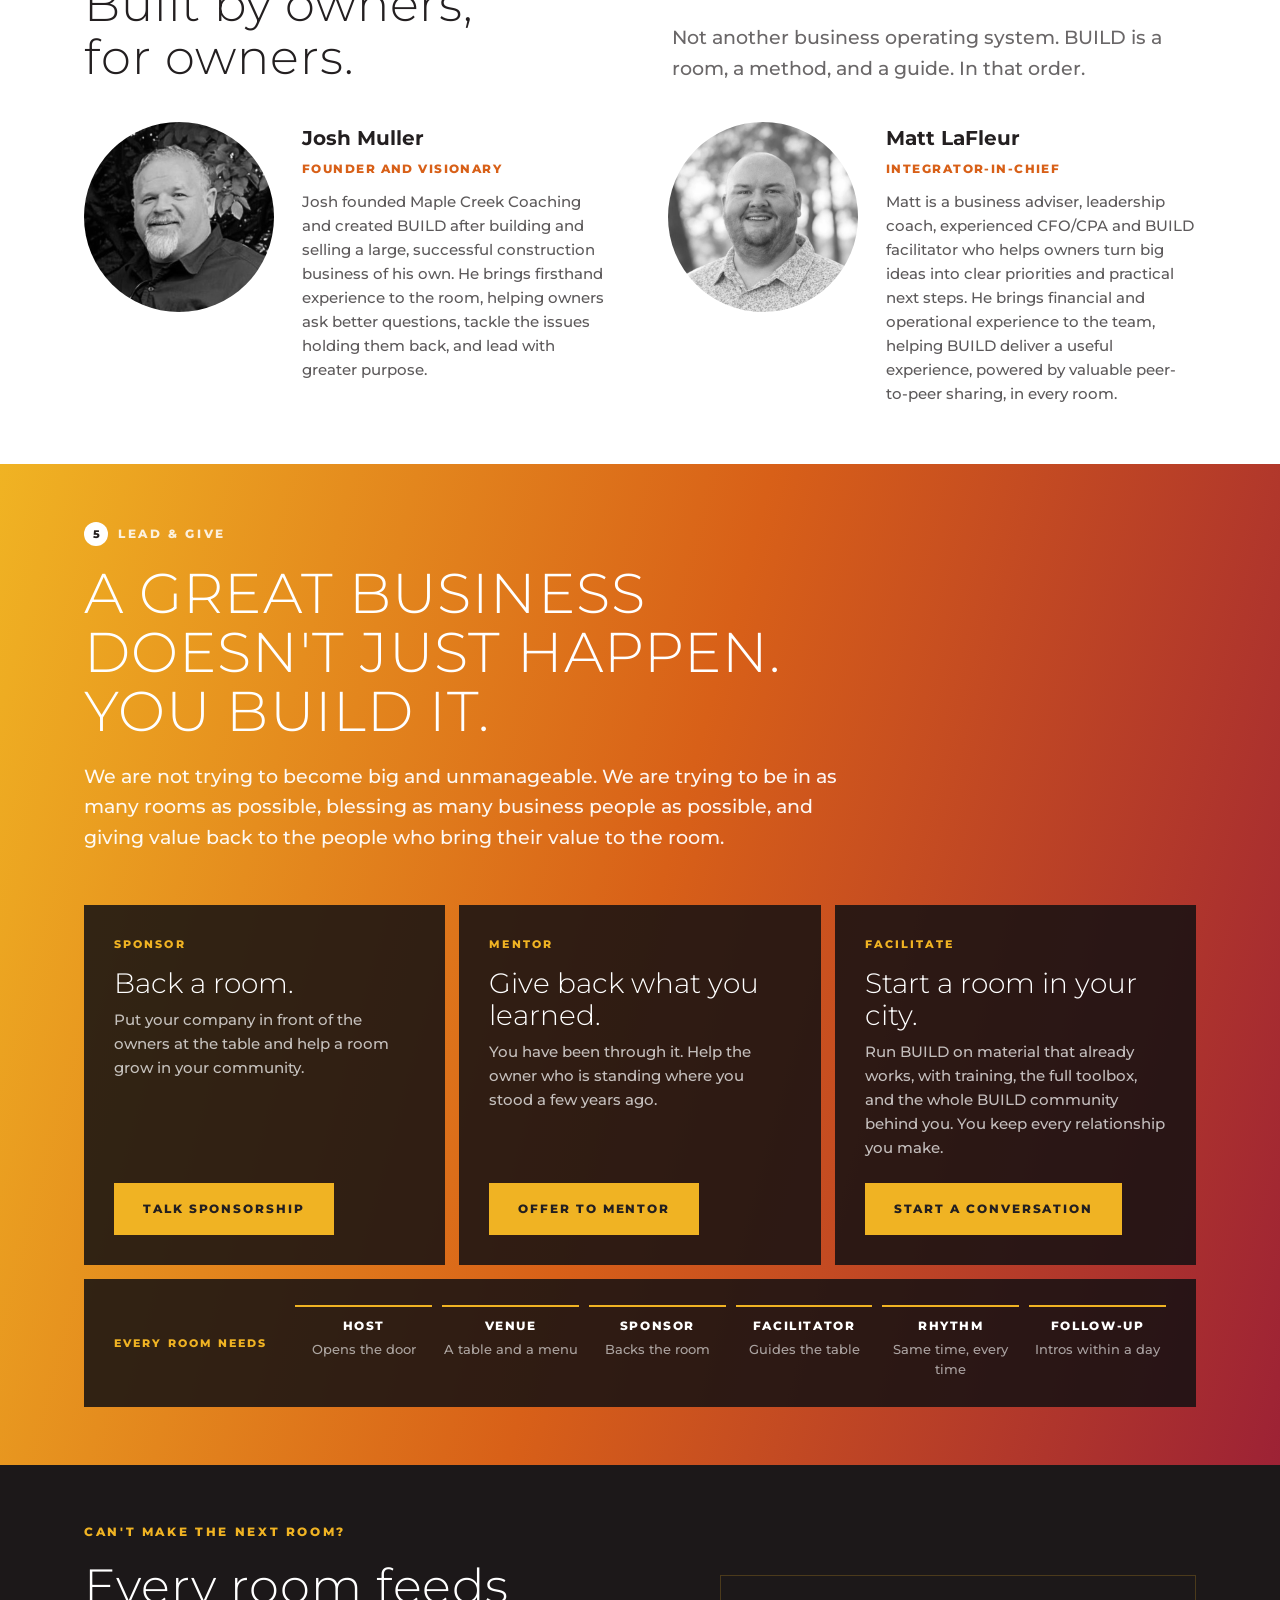
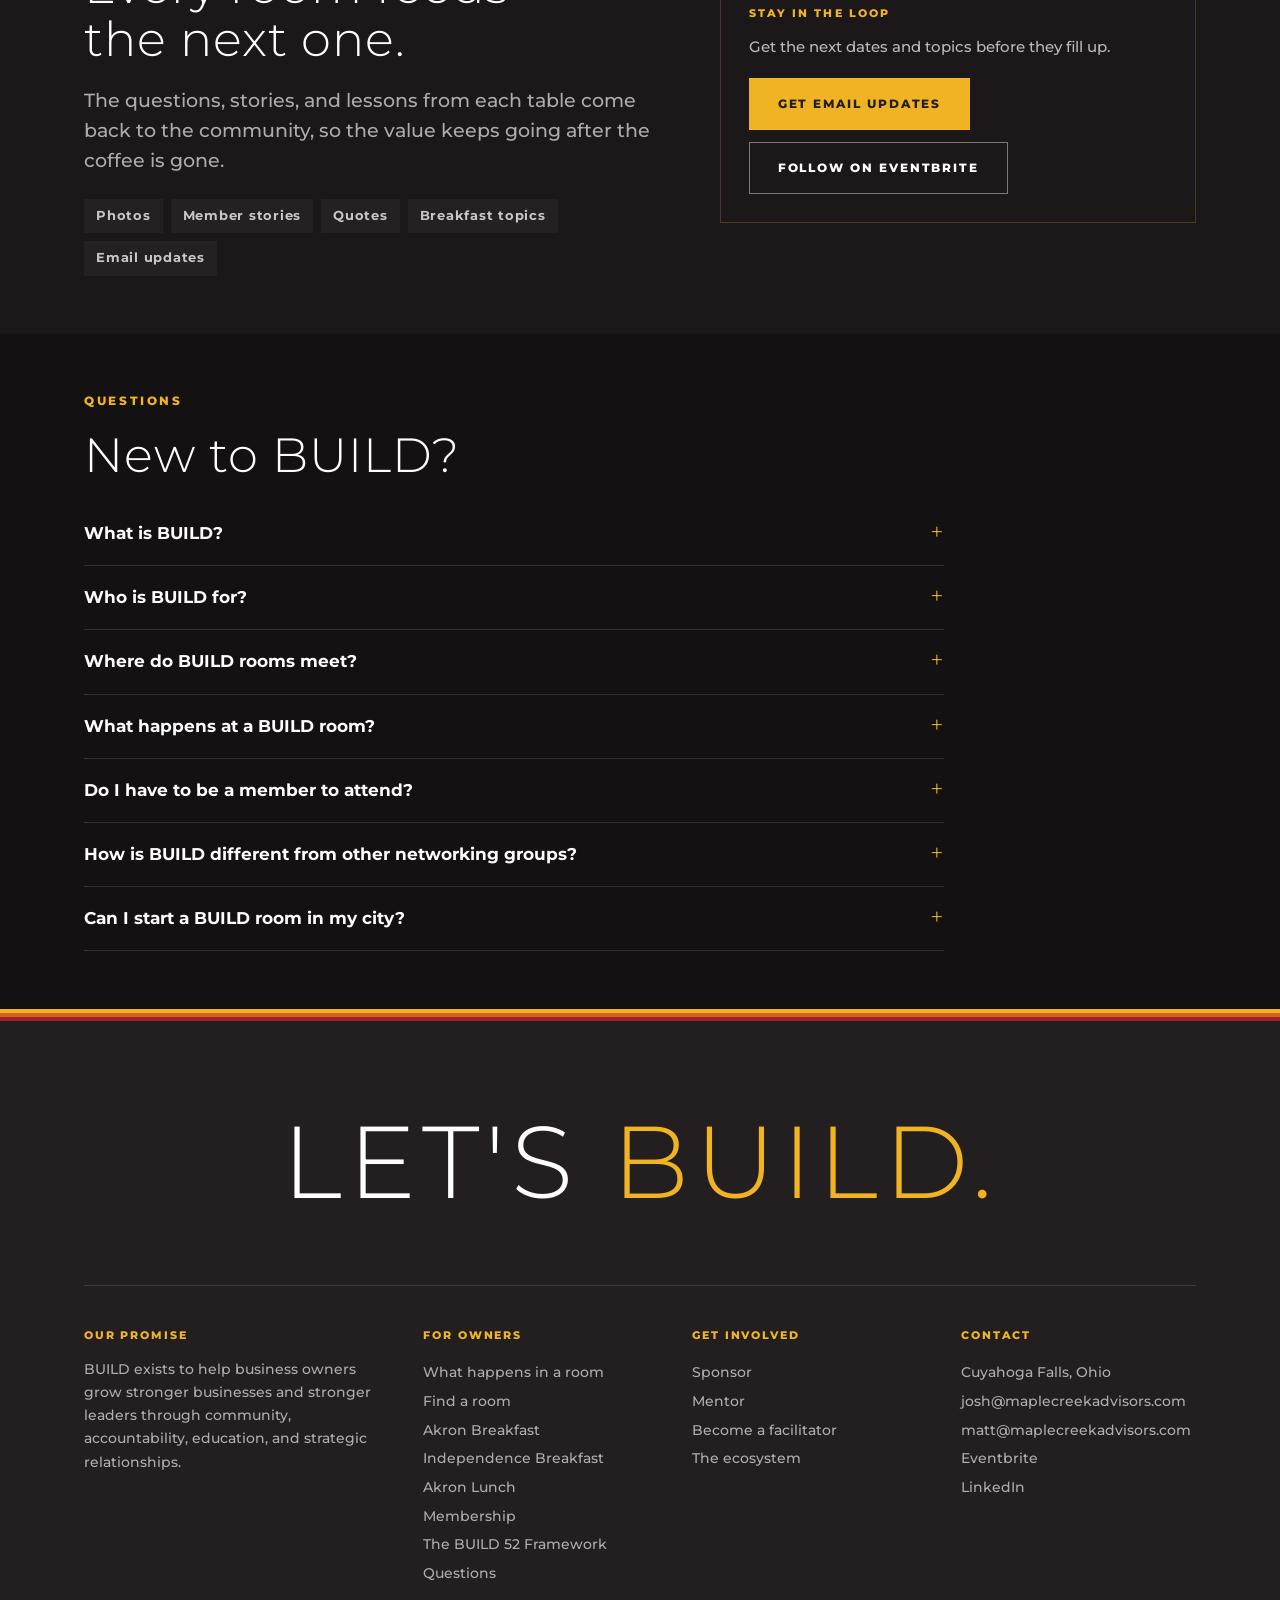
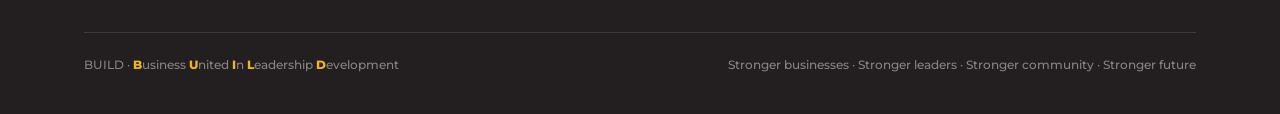
==== commit 45da5992: "Akron Lunch: RSVP button for Jan 19, 2027 (RegFox) Co-Authored-By: Claude Opus 5.5 <noreply@anthropi" ====
--- a/index.html
+++ b/index.html
@@ -447,7 +447,9 @@
         <p class="locvenue">Akron Family Restaurant</p>
         <p class="locaddr">250 W Market St, Akron, OH 44303</p>
         <p class="loctime">Third Tuesday of the month · <span class="nowrap">11:30 AM to 1:00 PM</span></p>
-        <a class="btn" href="https://www.eventbrite.com/o/120744060089">RSVP on Eventbrite</a>
+        <div class="rsvps">
+          <a class="btn" href="https://buildowners.regfox.com/build-akron-lunch" data-until="2027-01-19">RSVP for Jan 19</a>
+        </div>
         <a class="more" href="/akron-lunch/">Room details &rarr;</a>
       </div>
       <div class="loc new">
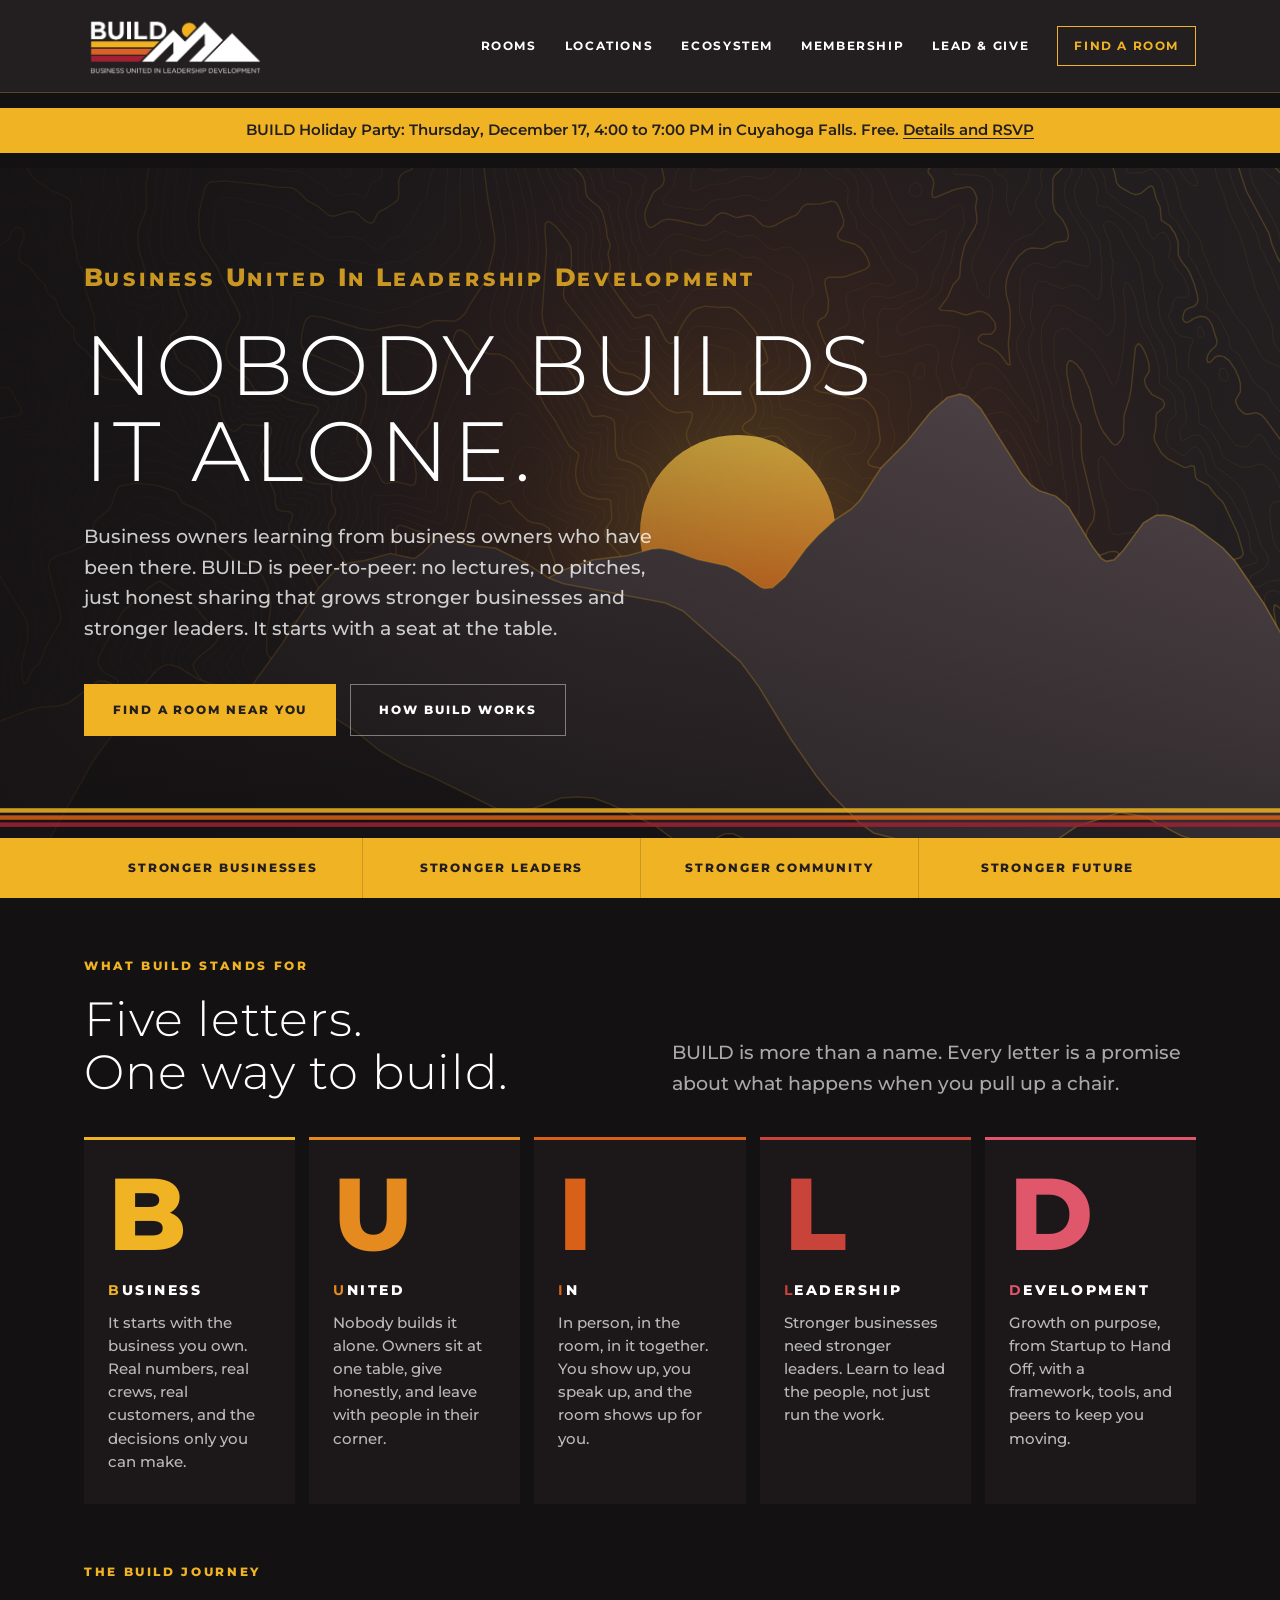
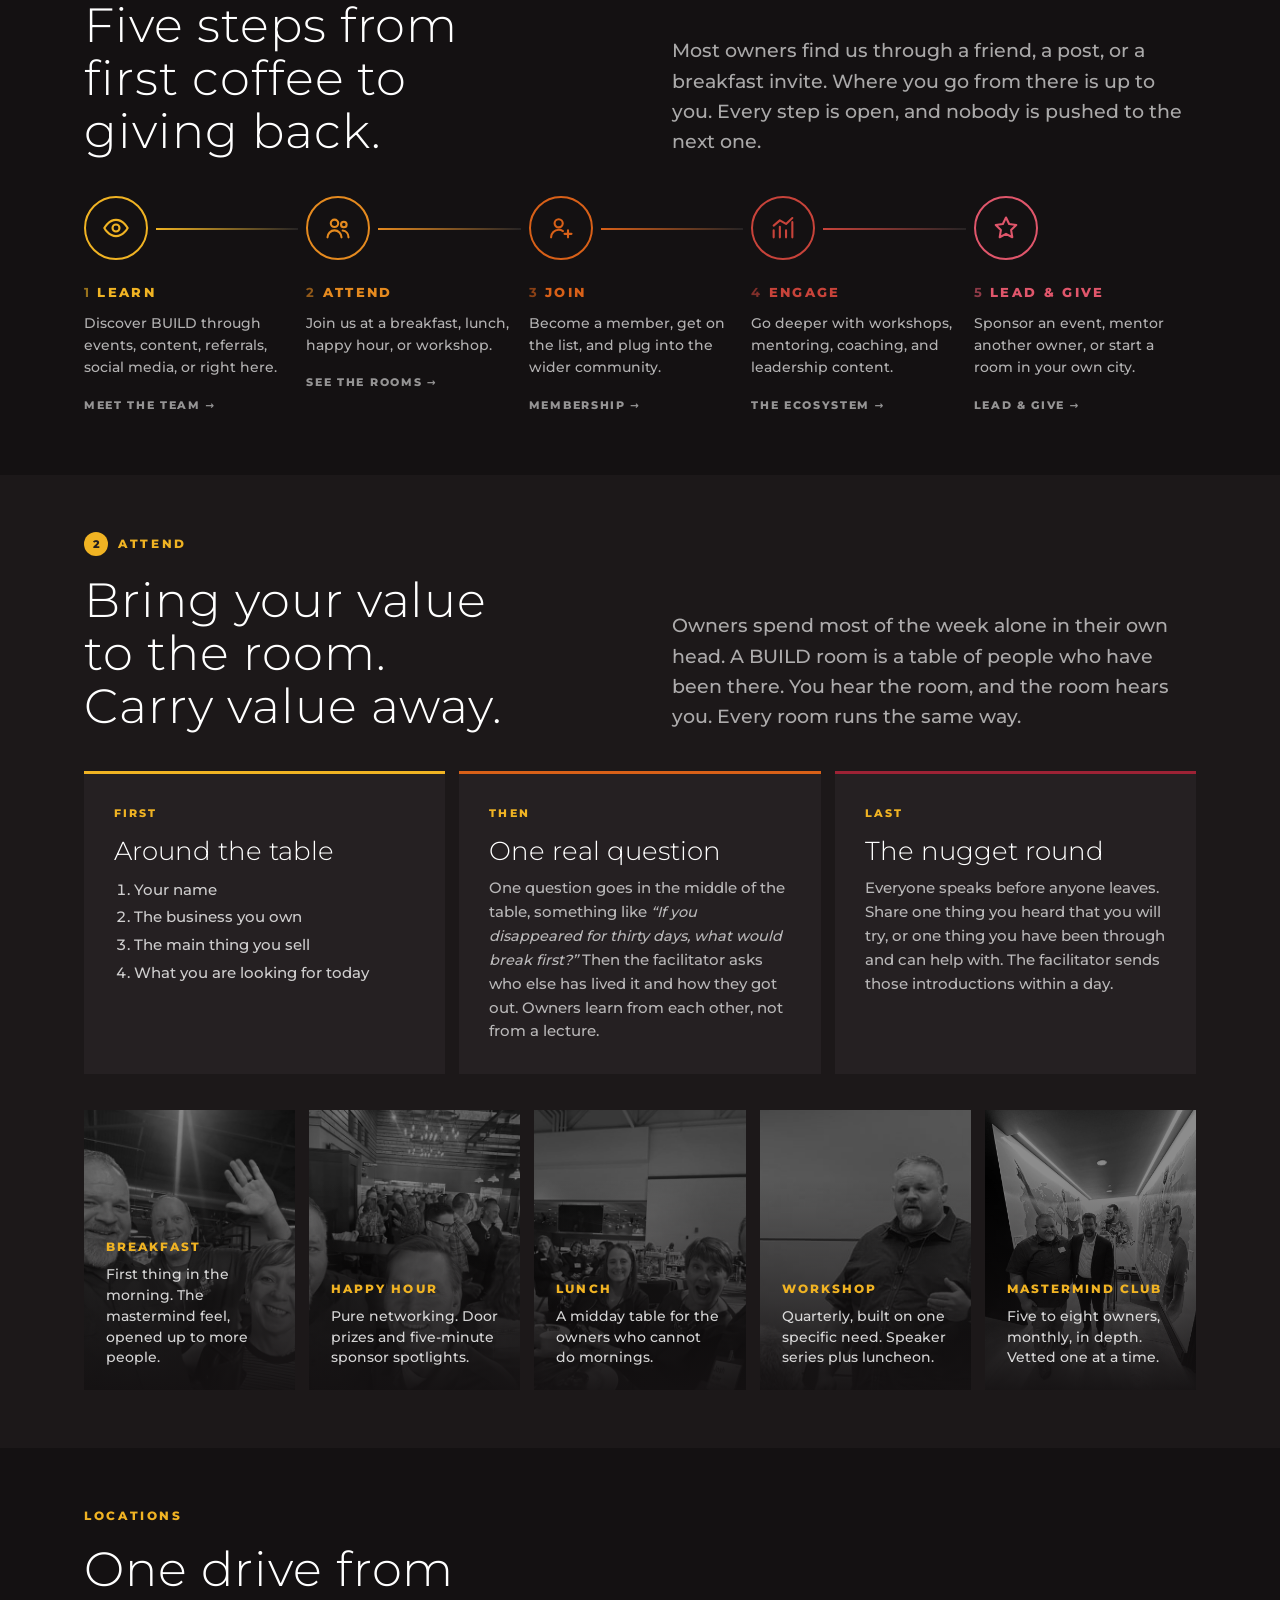
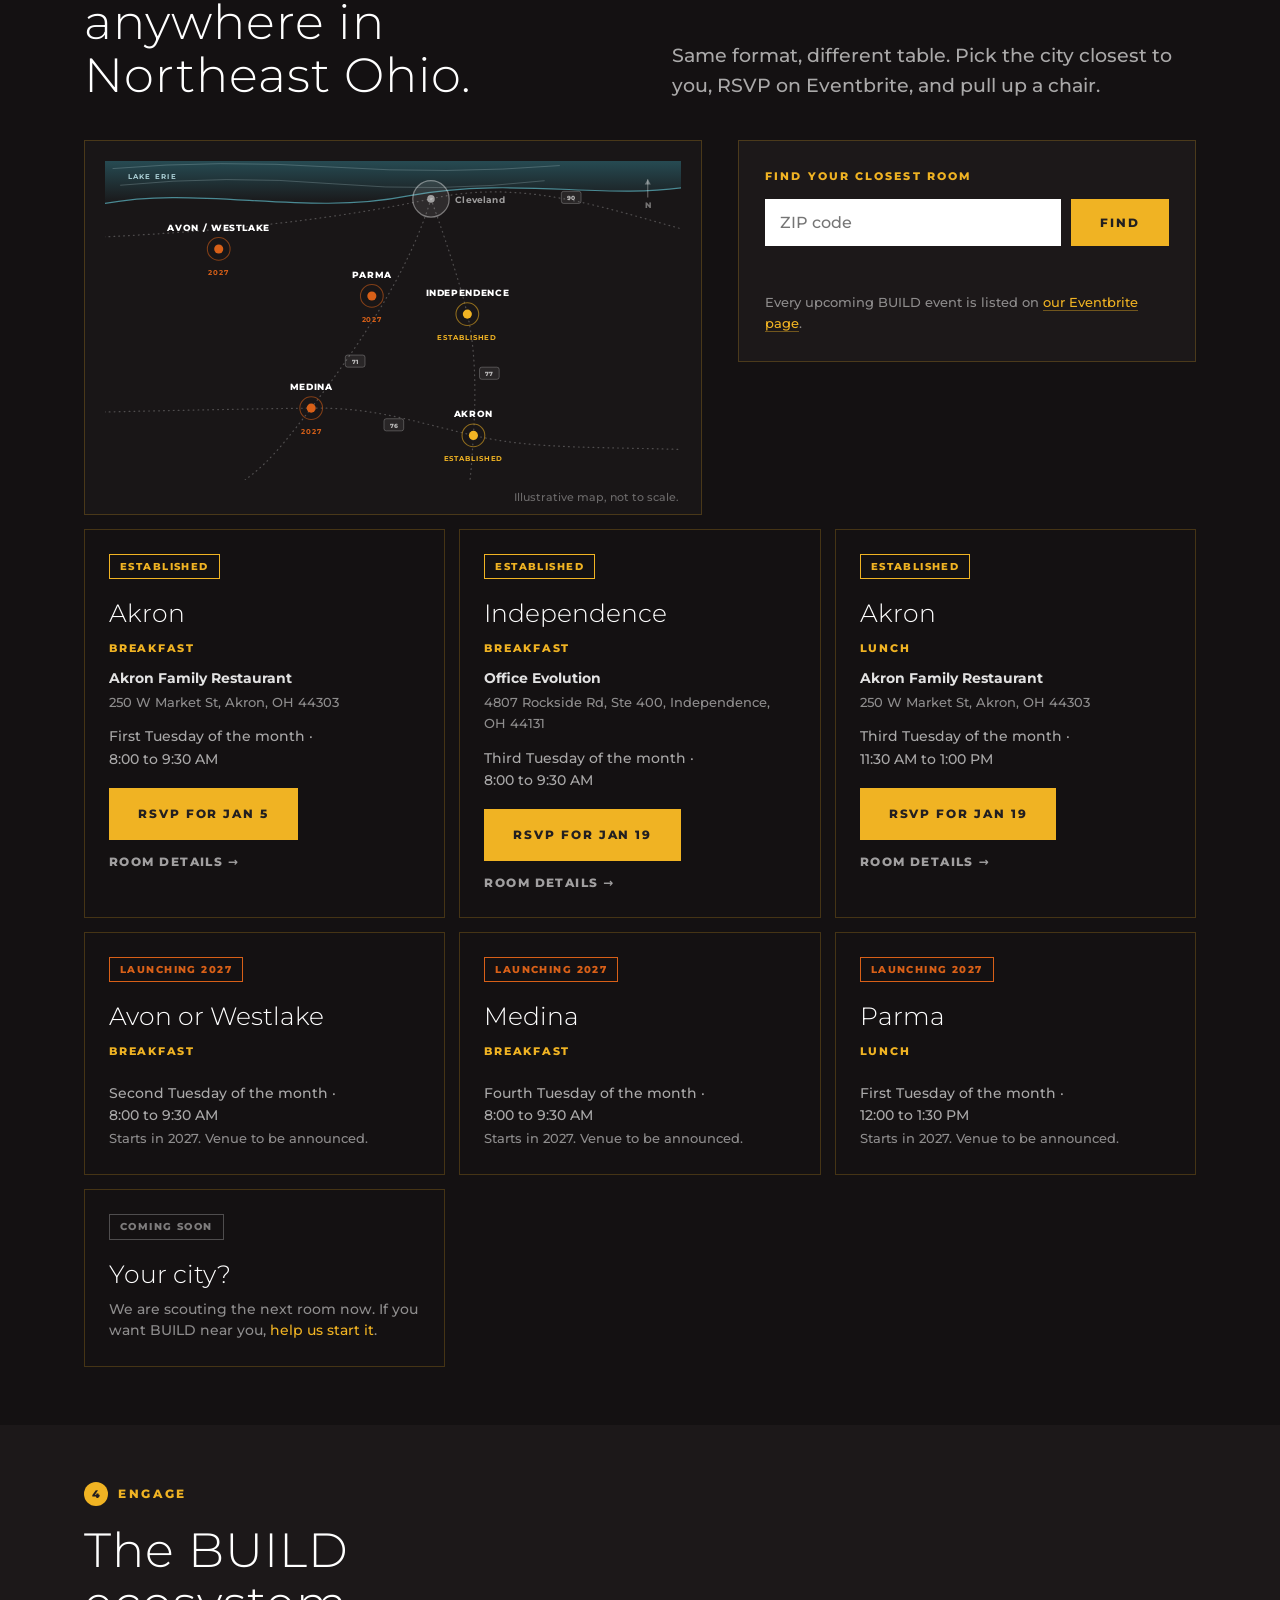
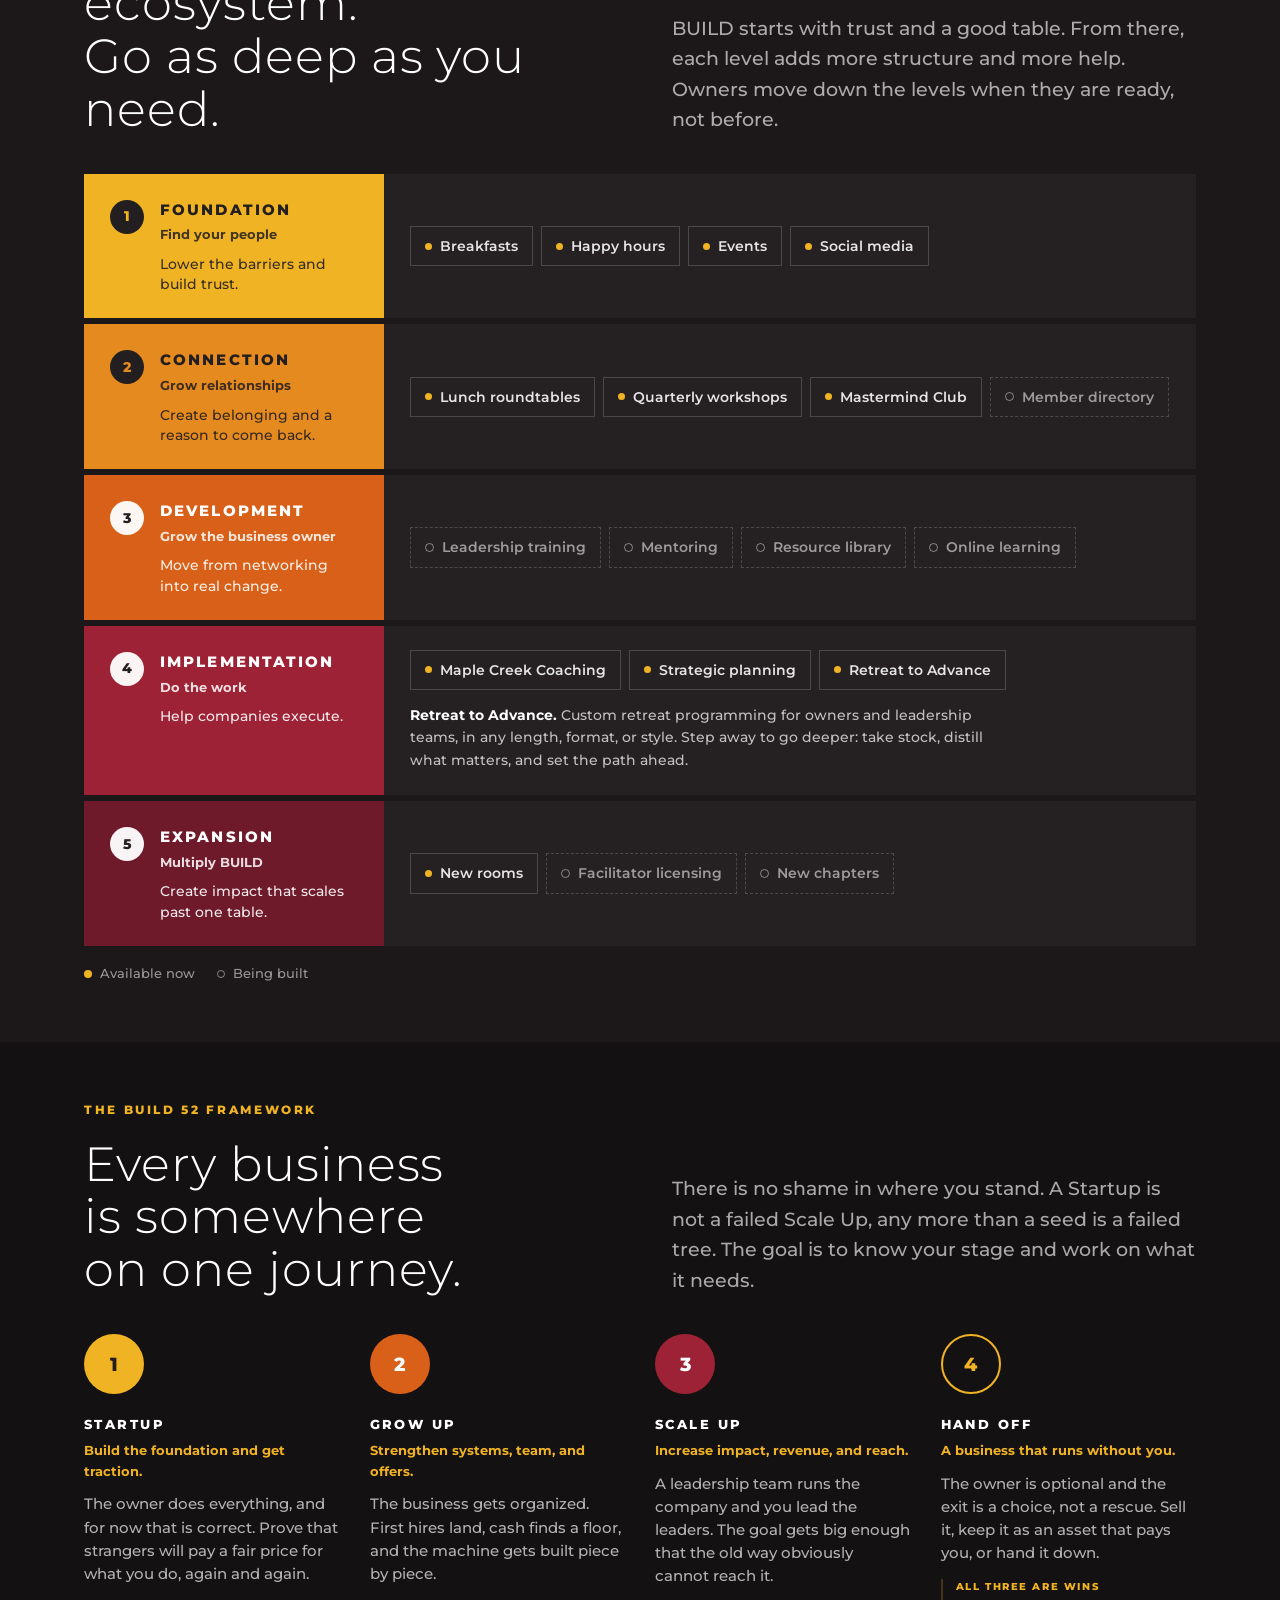
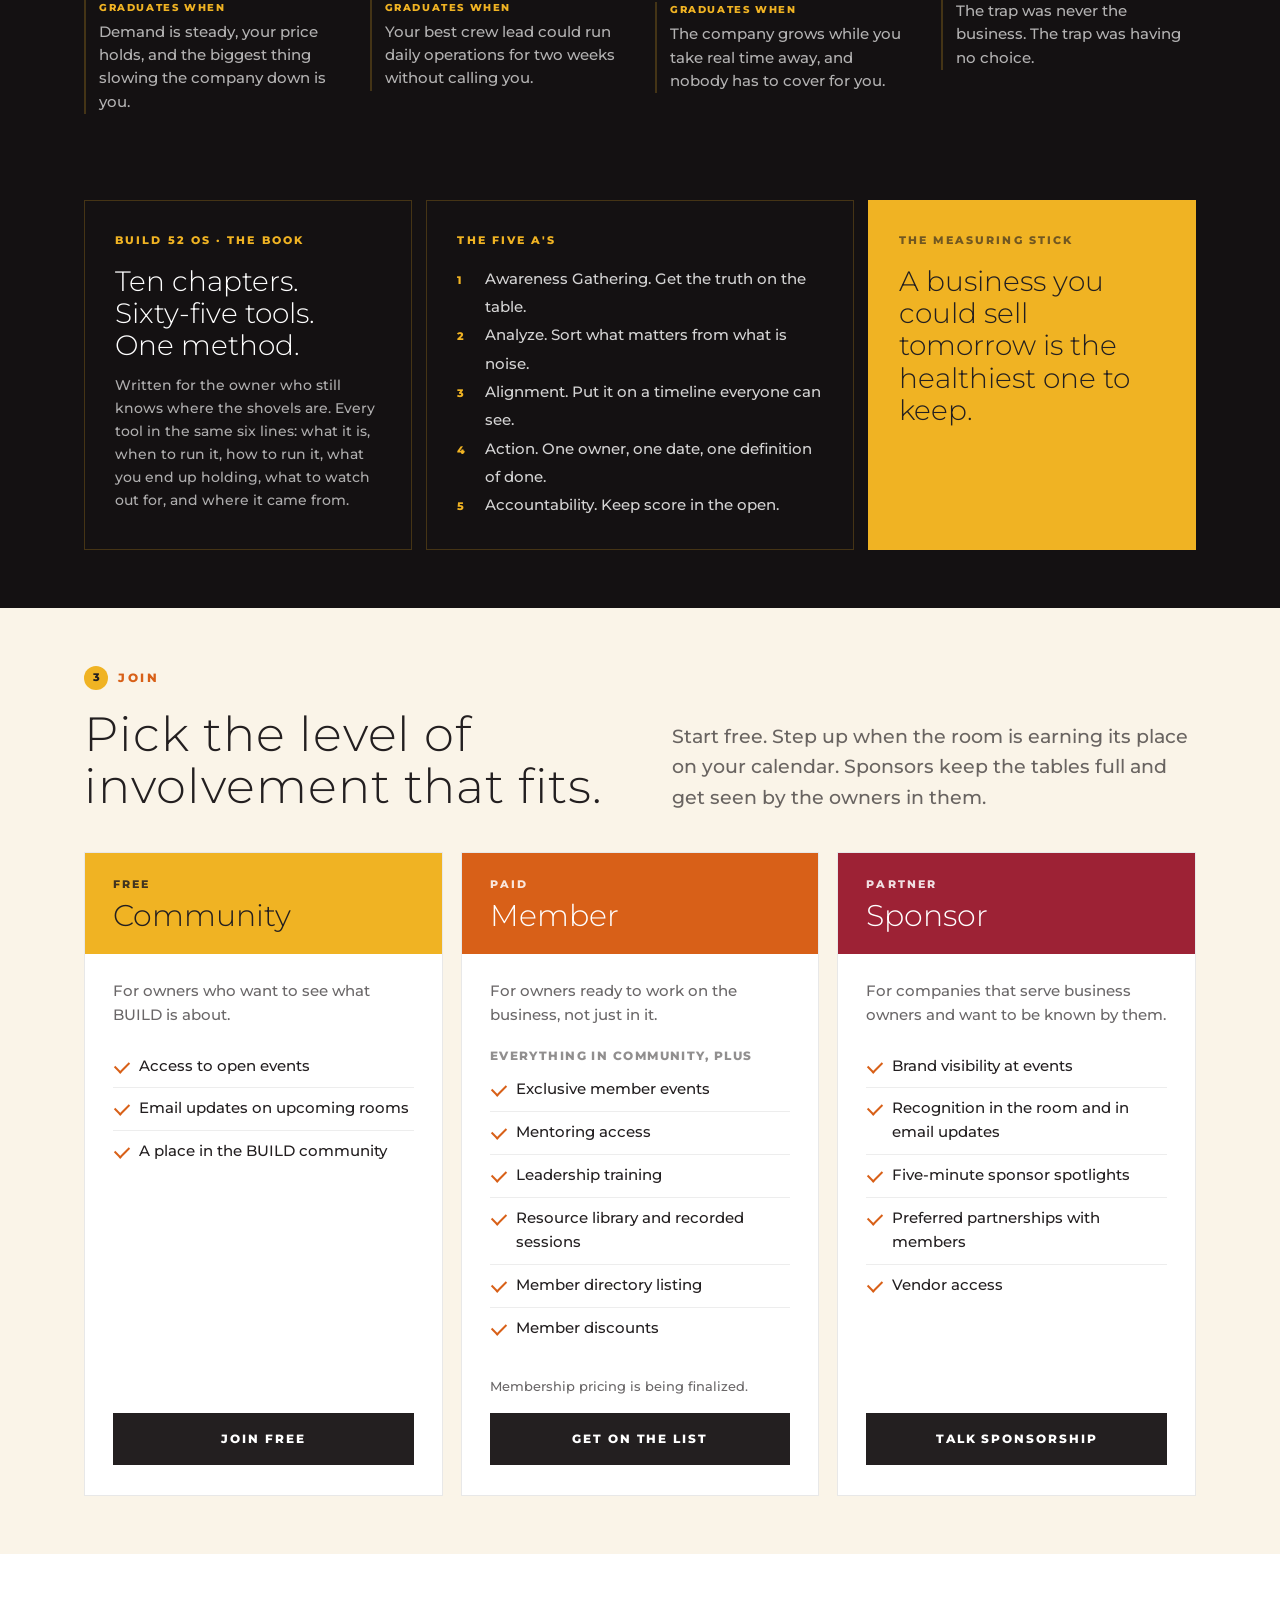
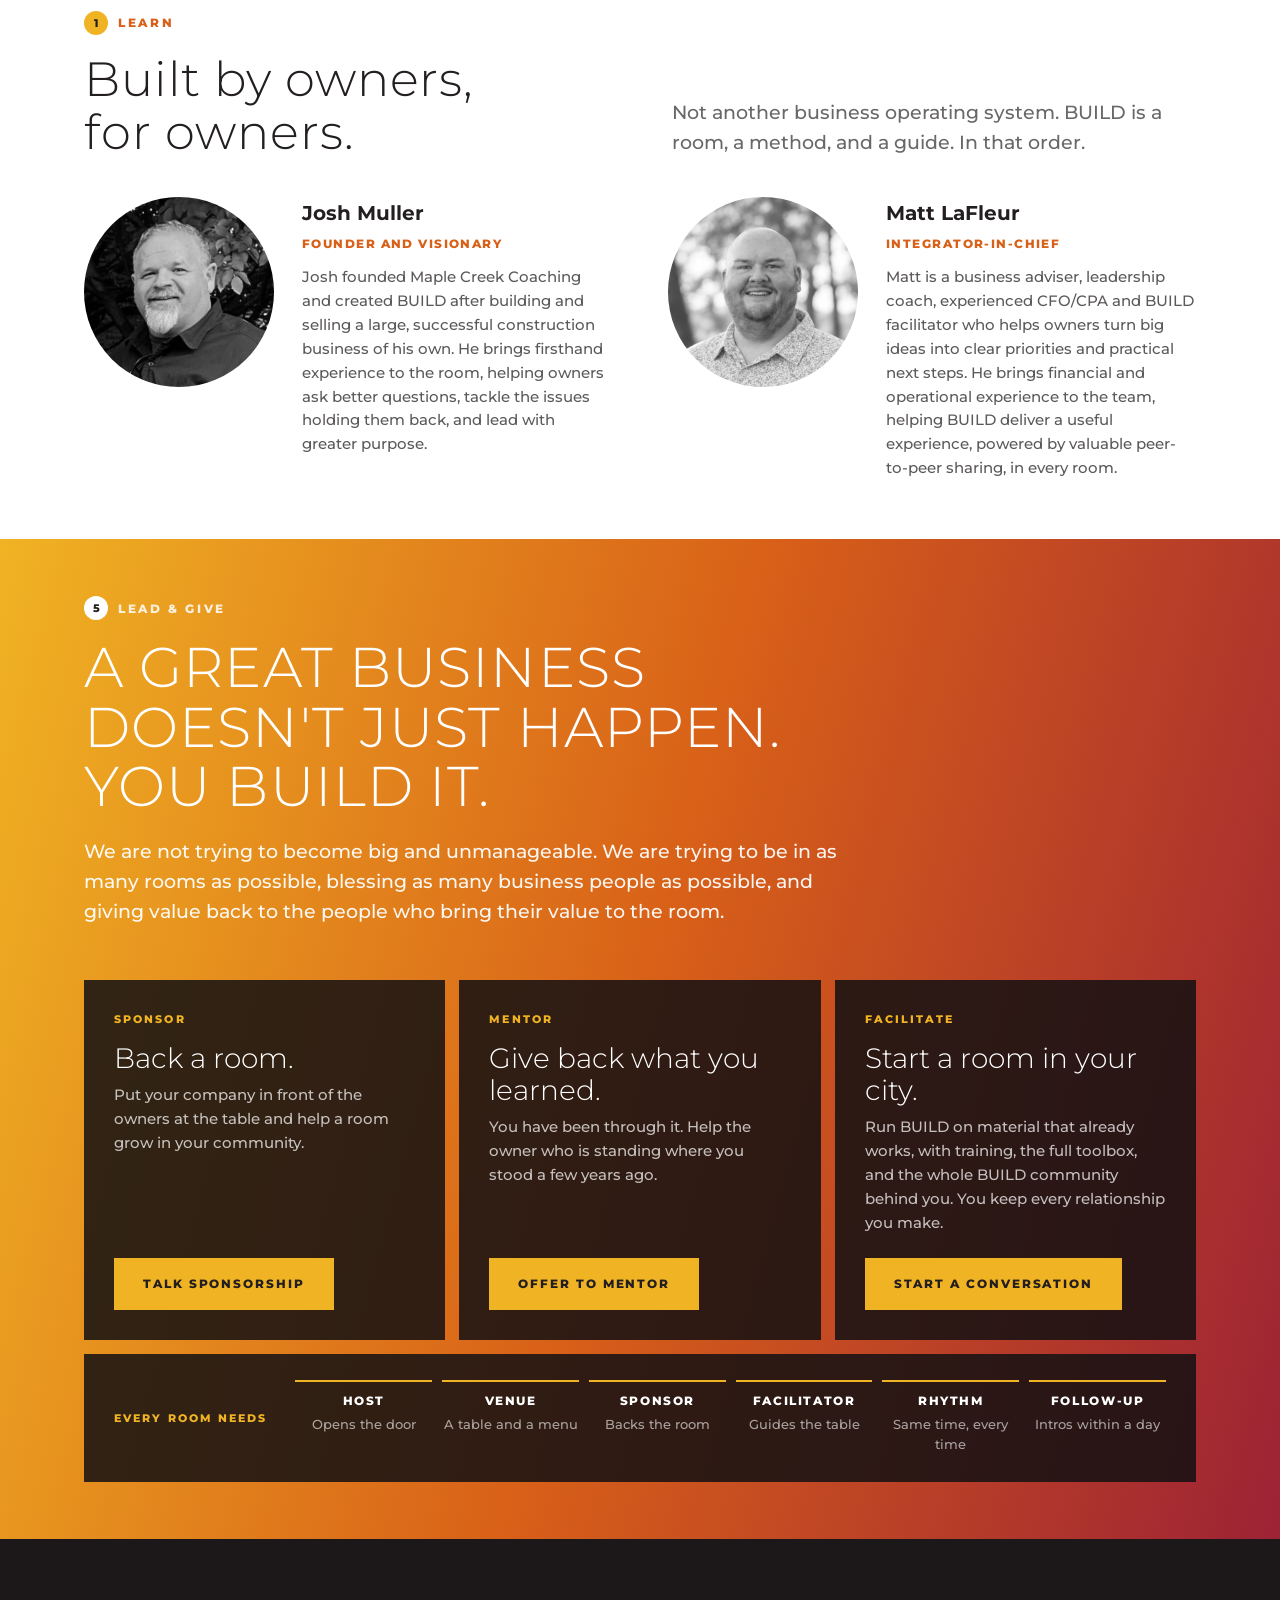
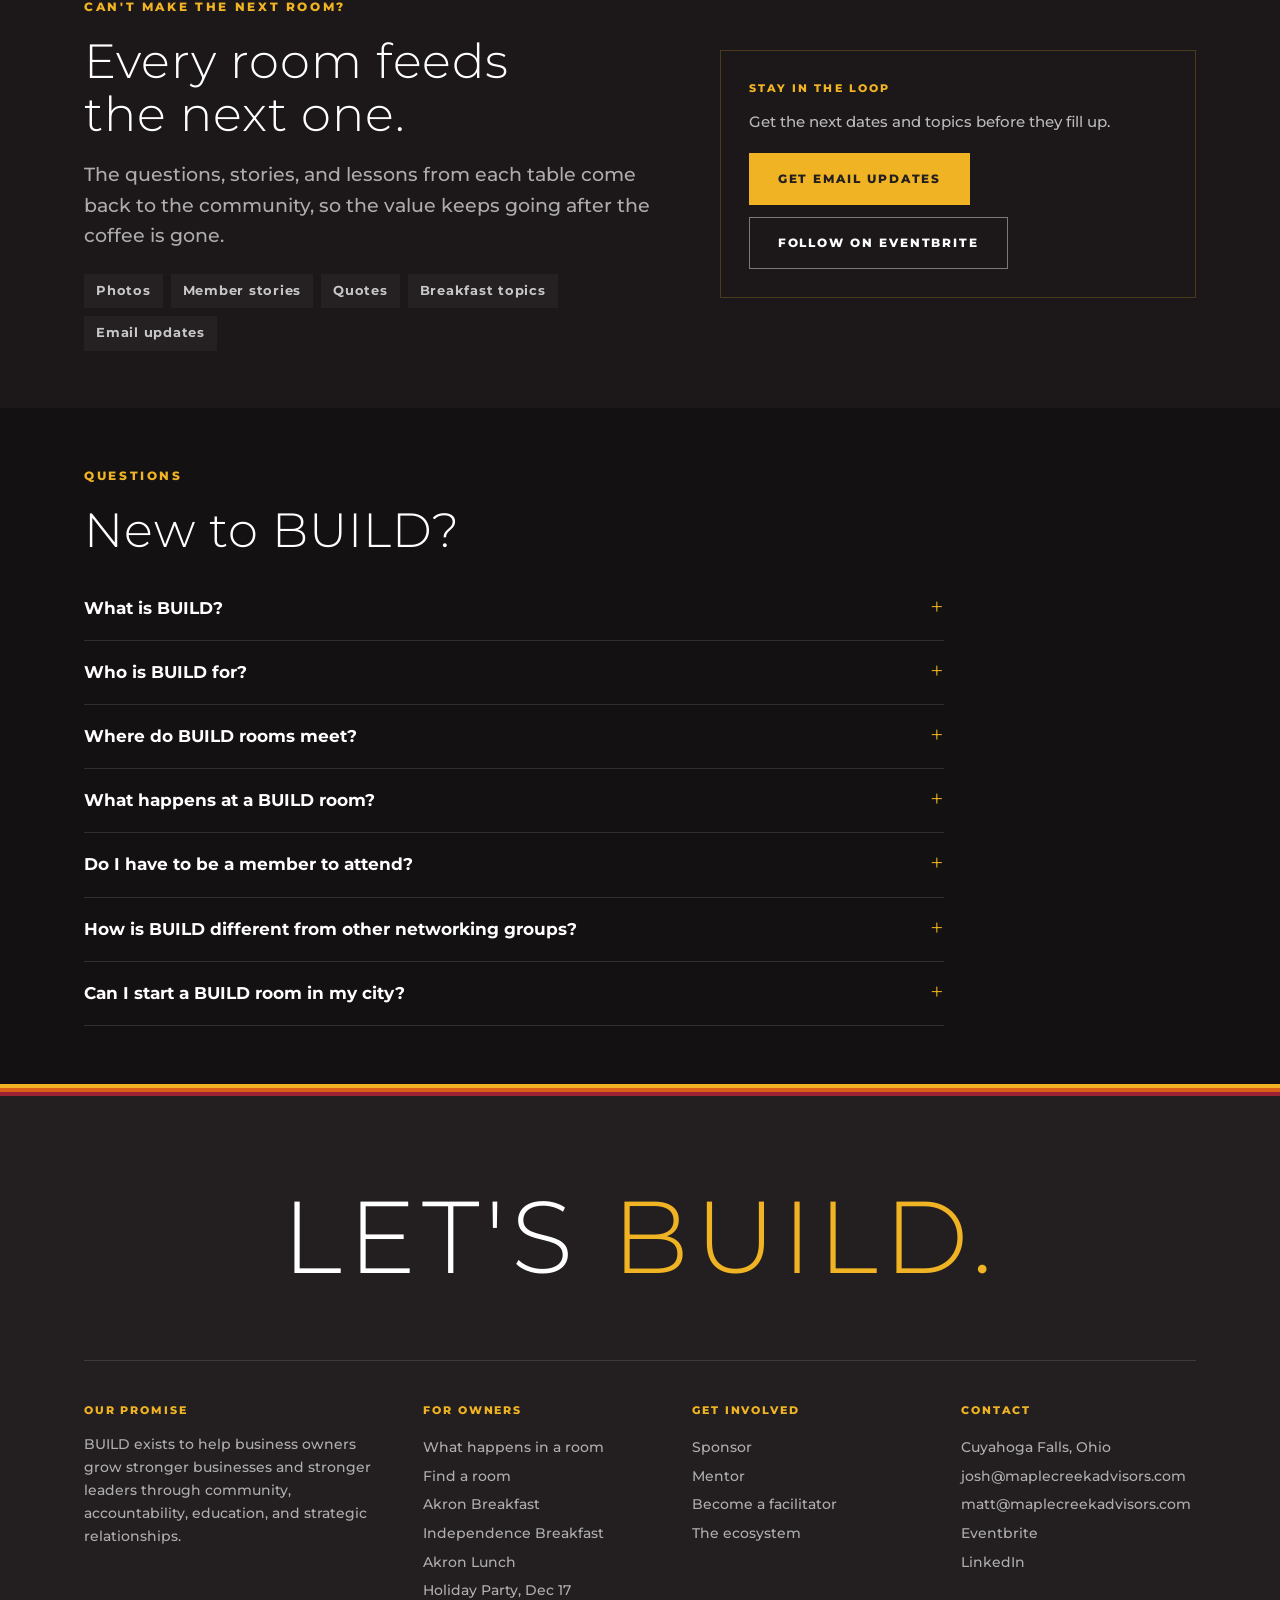
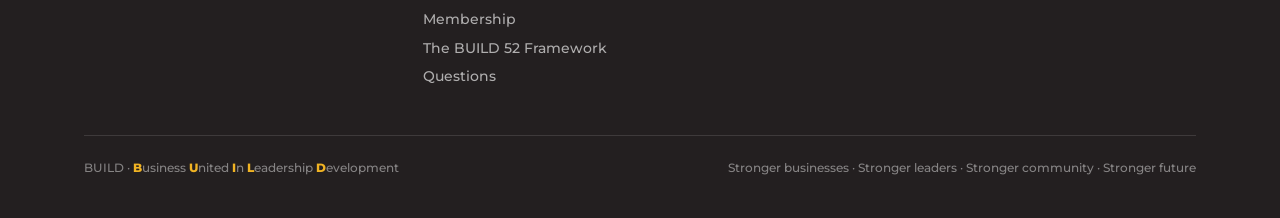
==== commit 8d704e2e: "Add BUILD Holiday Party page (Dec 17, 2026) with homepage banner New /holiday-party/ page generated " ====
--- a/index.html
+++ b/index.html
@@ -38,6 +38,7 @@
     </div>
   </div>
 </nav>
+<p class="notice" data-until="2026-12-17">BUILD Holiday Party: Thursday, December 17, 4:00 to 7:00 PM in Cuyahoga Falls. Free. <a href="/holiday-party/">Details and RSVP</a></p>
 
 <!-- ============ HERO ============ -->
 <header class="hero">
@@ -796,6 +797,7 @@
         <a href="/akron-breakfast/">Akron Breakfast</a>
         <a href="/independence-breakfast/">Independence Breakfast</a>
         <a href="/akron-lunch/">Akron Lunch</a>
+        <a href="/holiday-party/" data-until="2026-12-17">Holiday Party, Dec 17</a>
         <a href="#membership">Membership</a>
         <a href="#framework">The BUILD 52 Framework</a>
         <a href="#faq">Questions</a>
--- a/assets/site.css
+++ b/assets/site.css
@@ -450,3 +450,10 @@
 .rsvps{display:flex;flex-wrap:wrap;gap:10px}
 .loc .rsvps{margin-top:18px}
 .loc .rsvps .btn{margin-top:0}
+/* One-off event pages (holiday party) */
+.roomhero .evlogo{width:100%;height:auto;border-radius:18px;box-shadow:0 18px 50px rgba(0,0,0,.45)}
+.evbadge{display:inline-block;margin:6px 0 0;padding:8px 16px;border-radius:999px;background:#2f7d4f;color:#fff;font-weight:700;letter-spacing:.02em}
+.evpast{margin-top:28px;color:rgba(255,255,255,.78)}
+.evpast a{color:var(--gold)}
+.notice{background:var(--gold);color:var(--black);text-align:center;font-weight:600;padding:10px 16px;font-size:15px}
+.notice a{color:var(--black);text-decoration:underline;text-underline-offset:3px}
